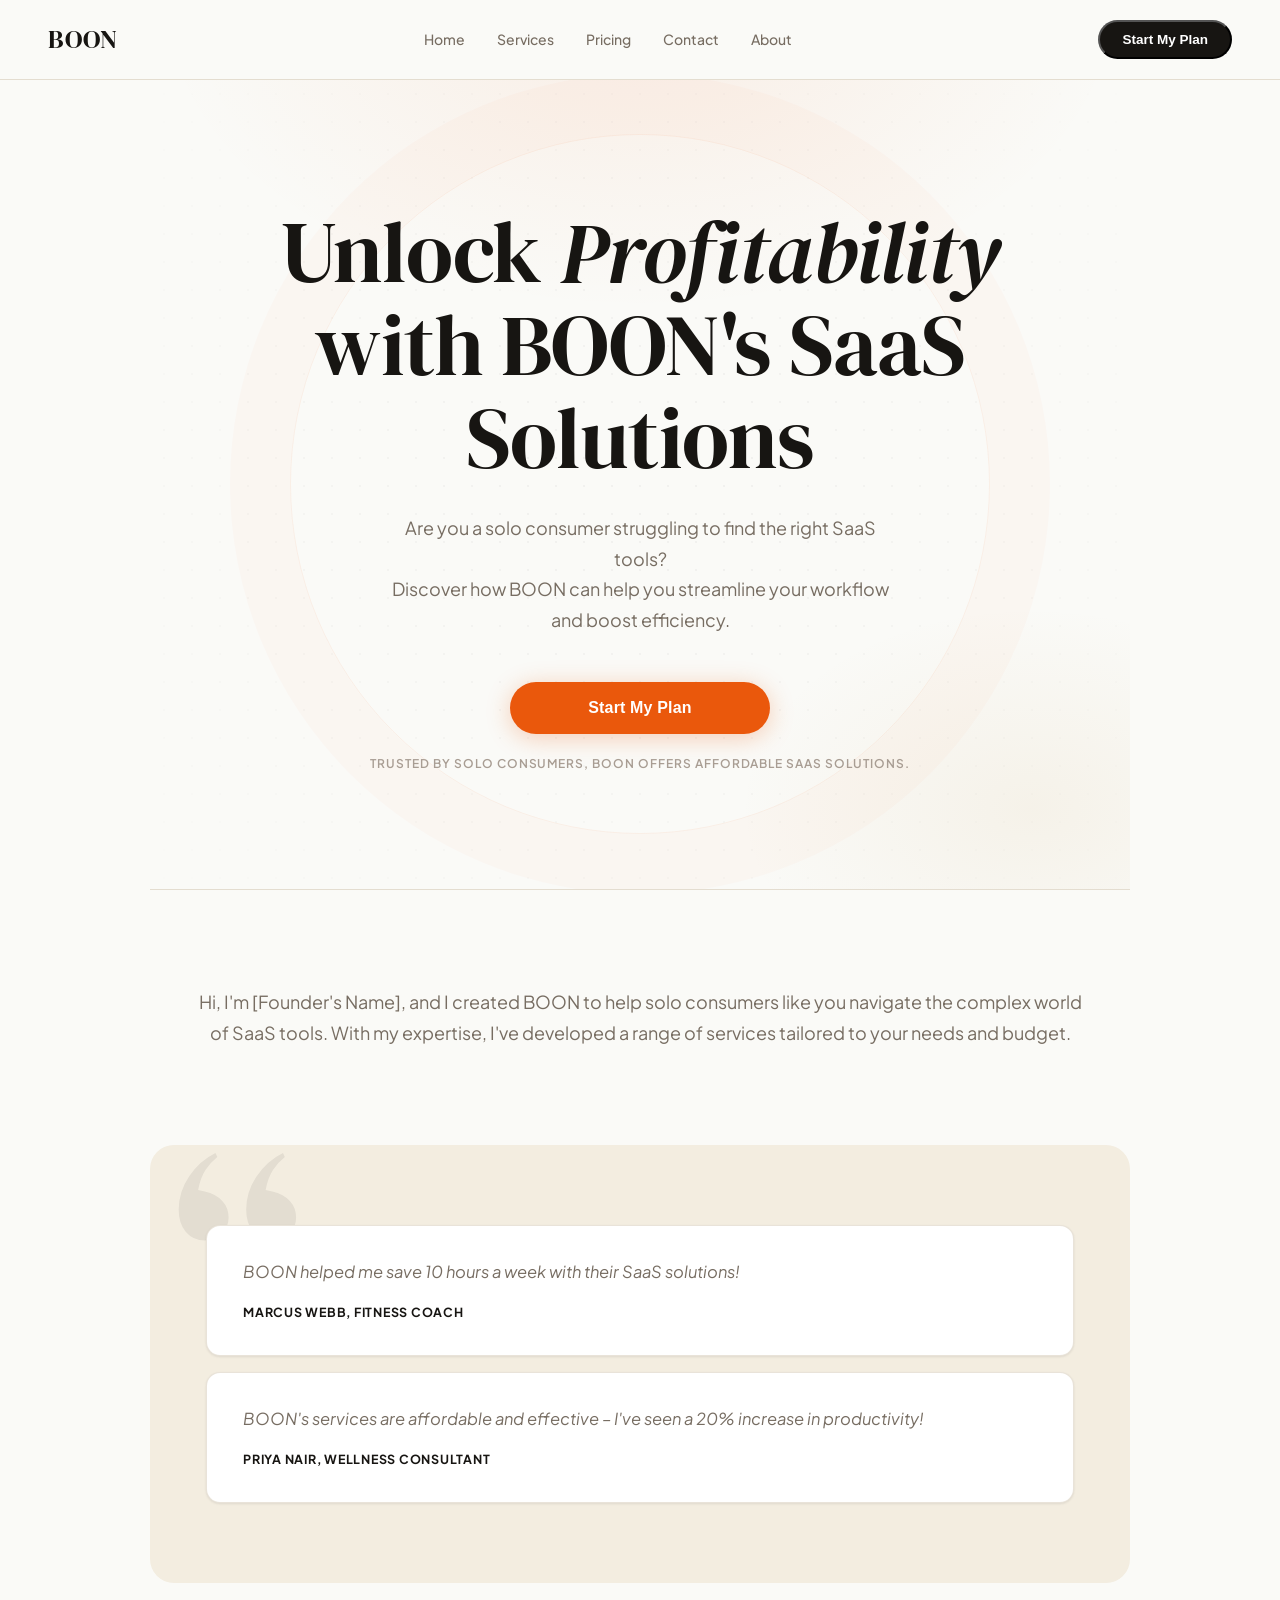
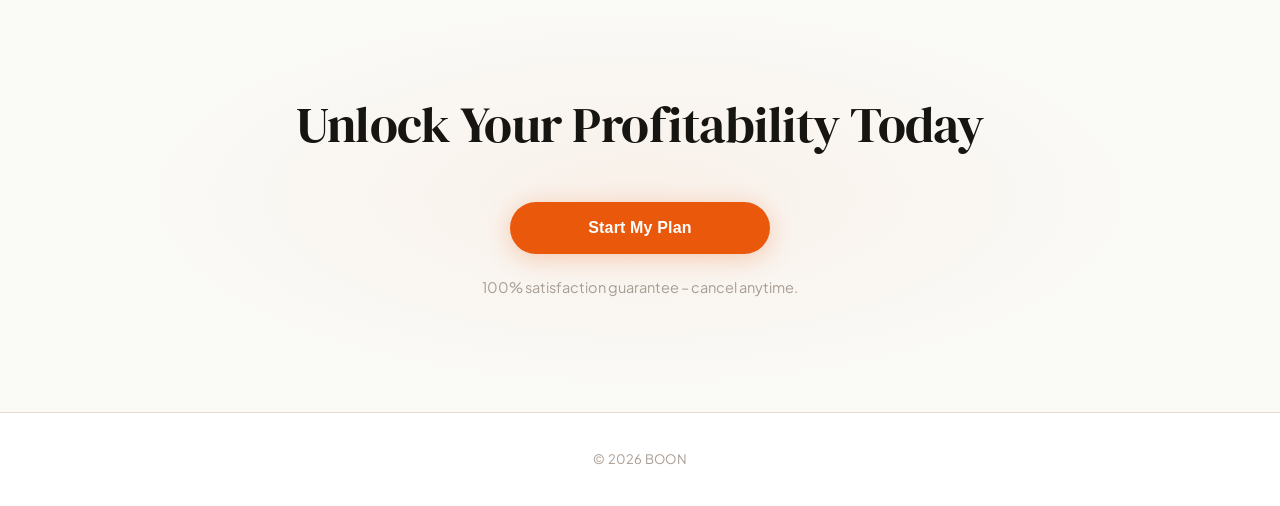
==== index.html @ 5ce831f2 "Deploy index.html via FounderOS" ====
<!DOCTYPE html>
<html lang="en">
<head>
<meta charset="UTF-8">
<meta name="viewport" content="width=device-width, initial-scale=1.0">
<title>BOON</title>
<meta name="description" content="I help 👤 Solo consumers (B2C) with 💻 SaaS / Software services through BOON. [Add your price, guarantee, and what makes you different]">
<meta property="og:title" content="BOON">
<meta property="og:description" content="I help 👤 Solo consumers (B2C) with 💻 SaaS / Software services through BOON. [Add your price, guarantee, and what makes you different]">
<meta property="og:type" content="website">
<meta name="twitter:title" content="BOON">
<meta name="twitter:description" content="I help 👤 Solo consumers (B2C) with 💻 SaaS / Software services through BOON. [Add your price, guarantee, and what makes you different]">
<meta name="twitter:card" content="summary_large_image">
<link rel="stylesheet" href="style.css">
</head>
<body>
<head><meta charset='UTF-8'><meta name='viewport' content='width=device-width, initial-scale=1.0'><title>BOON</title></head><body><nav><div class='logo'>BOON</div><div class='nav-links'><a href='index.html'>Home</a><a href='services.html'>Services</a><a href='pricing.html'>Pricing</a><a href='contact.html'>Contact</a><a href='about.html'>About</a></div><button class='nav-cta' href='contact.html'>Start My Plan</button><button class='hamburger'><span></span><span></span><span></span></button></nav><section id='hero'><h1>Unlock <em>Profitability</em> with BOON's SaaS Solutions</h1><p>Are you a solo consumer struggling to find the right SaaS tools? <br>Discover how BOON can help you streamline your workflow and boost efficiency.</p><button class='btn' href='contact.html'>Start My Plan</button><div class='trust-signal'>Trusted by solo consumers, BOON offers affordable SaaS solutions.</div></section><section id='about'><p>Hi, I'm [Founder's Name], and I created BOON to help solo consumers like you navigate the complex world of SaaS tools. With my expertise, I've developed a range of services tailored to your needs and budget.</p></section><section id='testimonials'><div class='testimonial-card'><p>BOON helped me save 10 hours a week with their SaaS solutions!</p><div class='author'>Marcus Webb, Fitness Coach</div></div><div class='testimonial-card'><p>BOON's services are affordable and effective – I've seen a 20% increase in productivity!</p><div class='author'>Priya Nair, Wellness Consultant</div></div></section><section id='cta'><h2>Unlock Your Profitability Today</h2><button class='btn' href='contact.html'>Start My Plan</button><div class='risk-reversal'>100% satisfaction guarantee – cancel anytime.</div></section><footer>&copy; 2026 BOON</footer><div class='sticky-mobile-cta'><button class='btn' href='contact.html'>Start My Plan</button></div></body>
<script>document.querySelectorAll('.faq-item').forEach(function(item){item.addEventListener('click',function(){var answer=this.querySelector('.faq-answer');var chevron=this.querySelector('.faq-chevron');var isOpen=this.classList.contains('open');document.querySelectorAll('.faq-item').forEach(function(i){i.classList.remove('open');i.querySelector('.faq-answer').style.maxHeight='0';i.querySelector('.faq-chevron').textContent='+';});if(!isOpen){this.classList.add('open');answer.style.maxHeight=answer.scrollHeight+'px';chevron.textContent='×';}});});window.addEventListener('scroll',function(){document.querySelector('nav').classList.toggle('scrolled',window.scrollY>50);});</script>
</body>
</html>
---- style.css ----
@import url('https://fonts.googleapis.com/css2?family=DM+Serif+Display:ital@0;1&family=Plus+Jakarta+Sans:wght@300;400;500;600;700;800&display=swap');
:root {
    --primary: #EA580C;
    --primary-hover: #C2410C;
    --primary-shadow: #EA580C46;
    --bg: #FAFAF7;
    --bg-warm: #F3EDE0;
    --surface: #FFFFFF;
    --border: #E4DDD0;
    --border-light: #EDE8E0;
    --text: #171512;
    --text-muted: #776D62;
    --text-subtle: #A89D93;
    --shadow-sm: 0 1px 3px rgba(23,21,18,0.06),0 1px 2px rgba(23,21,18,0.03);
    --shadow: 0 4px 16px rgba(23,21,18,0.08),0 1px 4px rgba(23,21,18,0.04);
    --shadow-hover: 0 12px 40px rgba(23,21,18,0.12),0 3px 10px rgba(23,21,18,0.06);
    --radius: 14px;
    --font-display: 'DM Serif Display', serif;
    --font-body: 'Plus Jakarta Sans', sans-serif;
}
*,*::before,*::after{margin:0;padding:0;box-sizing:border-box;}
html{scroll-behavior:smooth;}
body{font-family:var(--font-body);background:var(--bg);color:var(--text);font-size:16px;line-height:1.65;-webkit-font-smoothing:antialiased;}
nav{position:sticky;top:0;background:rgba(250,250,247,0.92);backdrop-filter:blur(20px);-webkit-backdrop-filter:blur(20px);padding:18px 48px;display:flex;justify-content:space-between;align-items:center;z-index:1000;border-bottom:1px solid var(--border);transition:box-shadow 0.3s;}
nav.scrolled{box-shadow:0 4px 24px rgba(23,21,18,0.08);background:rgba(250,250,247,0.98);}
.logo{color:var(--text);font-family:var(--font-display);font-size:26px;font-weight:400;text-decoration:none;letter-spacing:0.04em;}
.nav-links{display:flex;gap:32px;align-items:center;}
.nav-links a{color:var(--text-muted);text-decoration:none;font-size:14px;font-weight:500;transition:color 0.18s;}
.nav-links a:hover{color:var(--text);}
.nav-cta{background:var(--text);color:#fff;padding:10px 22px;border-radius:100px;text-decoration:none;font-weight:600;font-size:13.5px;transition:background 0.18s,transform 0.15s;}
.nav-cta:hover{background:#2A2520;transform:translateY(-1px);}
.hamburger{display:none;flex-direction:column;gap:5px;background:none;border:none;cursor:pointer;padding:8px;}
.hamburger span{display:block;width:24px;height:2px;background:var(--text);border-radius:2px;transition:all 0.3s;}
#hero img,.hero-img,.hero img{max-height:70vh;width:100%;object-fit:cover;object-position:center top;display:block;}
#hero{position:relative;padding:120px 48px 110px;text-align:center;min-height:90vh;display:flex;flex-direction:column;justify-content:center;align-items:center;overflow:hidden;border-bottom:1px solid var(--border);background:radial-gradient(ellipse 90% 70% at 50% -10%,#EA580C14 0%,transparent 55%),radial-gradient(ellipse 60% 50% at 90% 90%,rgba(184,133,47,0.07) 0%,transparent 50%),var(--bg);}
#hero::before{content:'';position:absolute;inset:0;background-image:radial-gradient(circle,rgba(23,21,18,0.14) 1px,transparent 1px);background-size:28px 28px;mask-image:radial-gradient(ellipse 75% 85% at 50% 50%,black 20%,transparent 100%);-webkit-mask-image:radial-gradient(ellipse 75% 85% at 50% 50%,black 20%,transparent 100%);opacity:0.25;pointer-events:none;}
#hero::after{content:'';position:absolute;width:700px;height:700px;border-radius:50%;border:1px solid #EA580C12;top:50%;left:50%;transform:translate(-50%,-50%);pointer-events:none;box-shadow:0 0 0 60px #EA580C06;}
#hero h1{font-family:var(--font-display);font-size:clamp(2.8rem,7vw,5.4rem);font-weight:400;line-height:1.08;max-width:840px;margin-bottom:28px;letter-spacing:-0.01em;position:relative;z-index:1;animation:fadeUp 0.7s ease both;}
#hero p{font-size:18px;color:var(--text-muted);max-width:520px;margin:0 auto 46px;line-height:1.72;position:relative;z-index:1;animation:fadeUp 0.7s 0.1s ease both;}
.trust-signal{font-size:12px;color:var(--text-subtle);margin-top:20px;font-weight:600;letter-spacing:0.08em;text-transform:uppercase;position:relative;z-index:1;animation:fadeUp 0.7s 0.3s ease both;}
.btn{display:inline-block;background:var(--primary);color:#fff;padding:17px 40px;border-radius:100px;text-decoration:none;font-size:16px;font-weight:700;border:none;cursor:pointer;transition:background 0.18s,transform 0.15s,box-shadow 0.18s;min-width:260px;letter-spacing:0.01em;position:relative;z-index:1;box-shadow:0 4px 24px var(--primary-shadow);animation:fadeUp 0.7s 0.2s ease both;}
.btn:hover{background:var(--primary-hover);transform:translateY(-2px);box-shadow:0 10px 36px var(--primary-shadow);}
.btn:active{transform:translateY(0);}
section{padding:96px 48px;max-width:980px;margin:0 auto;}
h2{font-family:var(--font-display);font-size:clamp(2rem,4.5vw,3.2rem);font-weight:400;margin-bottom:48px;text-align:center;letter-spacing:-0.01em;line-height:1.15;}
#about{text-align:center;font-size:18px;color:var(--text-muted);line-height:1.75;}
.service-cards{display:grid;grid-template-columns:1fr;gap:16px;margin-top:40px;}
@media(min-width:640px){.service-cards{grid-template-columns:repeat(auto-fit,minmax(280px,1fr));}}
.service-card{background:var(--surface);border:1px solid var(--border);border-radius:var(--radius);padding:36px;text-align:left;box-shadow:var(--shadow-sm);transition:box-shadow 0.25s,transform 0.2s,border-color 0.2s;}
.service-card:hover{box-shadow:var(--shadow-hover);transform:translateY(-3px);border-color:var(--border-light);}
.service-card h3{font-size:17.5px;font-weight:700;margin-bottom:12px;}
.service-card p{color:var(--text-muted);font-size:15.5px;margin:0;line-height:1.65;}
.service-card ul{list-style:none;margin-top:18px;}
.service-card ul li{color:var(--text-muted);font-size:14.5px;padding:7px 0;border-bottom:1px solid var(--border-light);display:flex;align-items:center;gap:10px;}
.service-card ul li:last-child{border-bottom:none;}
.service-card ul li::before{content:'';width:5px;height:5px;border-radius:50%;background:var(--primary);flex-shrink:0;}
.service-card .author{font-family:var(--font-display);font-style:italic;font-size:24px;color:var(--primary);margin-top:22px;display:block;}
#testimonials{position:relative;background:var(--bg-warm);border-radius:24px;padding:80px 56px;margin:0 auto;max-width:980px;overflow:hidden;}
#testimonials::before{content:'\201C';position:absolute;font-family:var(--font-display);font-size:320px;line-height:1;color:rgba(23,21,18,0.07);top:-30px;left:20px;pointer-events:none;user-select:none;}
.testimonial-card{background:var(--surface);border:1px solid rgba(228,221,208,0.8);border-radius:var(--radius);padding:32px 36px;margin-bottom:16px;box-shadow:var(--shadow-sm);position:relative;z-index:1;transition:box-shadow 0.22s,transform 0.18s;}
.testimonial-card:last-child{margin-bottom:0;}
.testimonial-card:hover{box-shadow:var(--shadow);transform:translateY(-1px);}
.testimonial-card p{font-style:italic;color:var(--text-muted);font-size:16.5px;margin-bottom:16px;line-height:1.72;}
.testimonial-card .author{font-weight:700;color:var(--text);font-size:12.5px;letter-spacing:0.06em;text-transform:uppercase;}
#faq{max-width:720px;}
.faq-item{border-bottom:1px solid var(--border);padding:28px 0;cursor:pointer;}
.faq-item:first-of-type{border-top:1px solid var(--border);}
.faq-question{font-size:17px;font-weight:700;display:flex;justify-content:space-between;align-items:center;gap:16px;}
.faq-chevron{font-size:20px;color:var(--text-muted);transition:transform 0.3s;flex-shrink:0;}
.faq-item.open .faq-chevron{transform:rotate(45deg);}
.faq-answer{color:var(--text-muted);font-size:15.5px;line-height:1.7;max-height:0;overflow:hidden;transition:max-height 0.35s ease,padding 0.3s;}
.faq-item.open .faq-answer{padding-top:14px;}
#cta{text-align:center;padding:112px 48px;background:radial-gradient(ellipse 80% 70% at 50% 50%,#EA580C0f 0%,transparent 65%),var(--bg);}
.risk-reversal{color:var(--text-subtle);font-size:14.5px;margin-top:22px;}
.contact-form{display:flex;flex-direction:column;gap:14px;max-width:520px;margin:0 auto;}
.contact-form input,.contact-form textarea{width:100%;padding:15px 20px;border:1.5px solid var(--border);border-radius:10px;background:var(--surface);color:var(--text);font-size:15px;font-family:var(--font-body);transition:border-color 0.18s,box-shadow 0.18s;box-shadow:var(--shadow-sm);}
.contact-form input:focus,.contact-form textarea:focus{outline:none;border-color:var(--primary);box-shadow:0 0 0 3px var(--primary-shadow);}
.contact-form input::placeholder,.contact-form textarea::placeholder{color:var(--text-subtle);}
.contact-form textarea{min-height:140px;resize:vertical;}
.contact-form button{width:100%;min-width:0;}
footer{text-align:center;padding:36px;color:var(--text-subtle);font-size:13px;border-top:1px solid var(--border);background:var(--surface);letter-spacing:0.02em;}
.sticky-mobile-cta{display:none;}
@keyframes fadeUp{from{opacity:0;transform:translateY(18px);}to{opacity:1;transform:translateY(0);}}
@media(max-width:768px){
nav{flex-direction:column;gap:12px;padding:14px 20px;}
.nav-links{display:none;position:absolute;top:100%;left:0;right:0;background:rgba(250,250,247,0.98);flex-direction:column;gap:0;padding:16px 0;border-bottom:1px solid var(--border);}
.nav-links.open{display:flex;}
.nav-links a{padding:14px 24px;border-bottom:1px solid var(--border);}
.hamburger{display:flex;}
.nav-cta{display:none;}
#hero{padding:80px 20px;min-height:auto;}
#hero::after{width:320px;height:320px;}
section{padding:64px 20px;}
#testimonials{padding:52px 24px;border-radius:18px;}
#testimonials::before{font-size:200px;}
.testimonial-card{padding:24px;}
#cta{padding:80px 20px;}
.btn{min-width:0;width:100%;}
.sticky-mobile-cta{display:block;position:fixed;bottom:0;left:0;width:100%;background:rgba(250,250,247,0.96);backdrop-filter:blur(20px);-webkit-backdrop-filter:blur(20px);padding:12px 16px 20px;border-top:1px solid var(--border);z-index:999;}
.sticky-mobile-cta .btn{width:100%;text-align:center;font-size:16px;padding:16px;}
}
@media(min-width:769px){.sticky-mobile-cta{display:none;}}
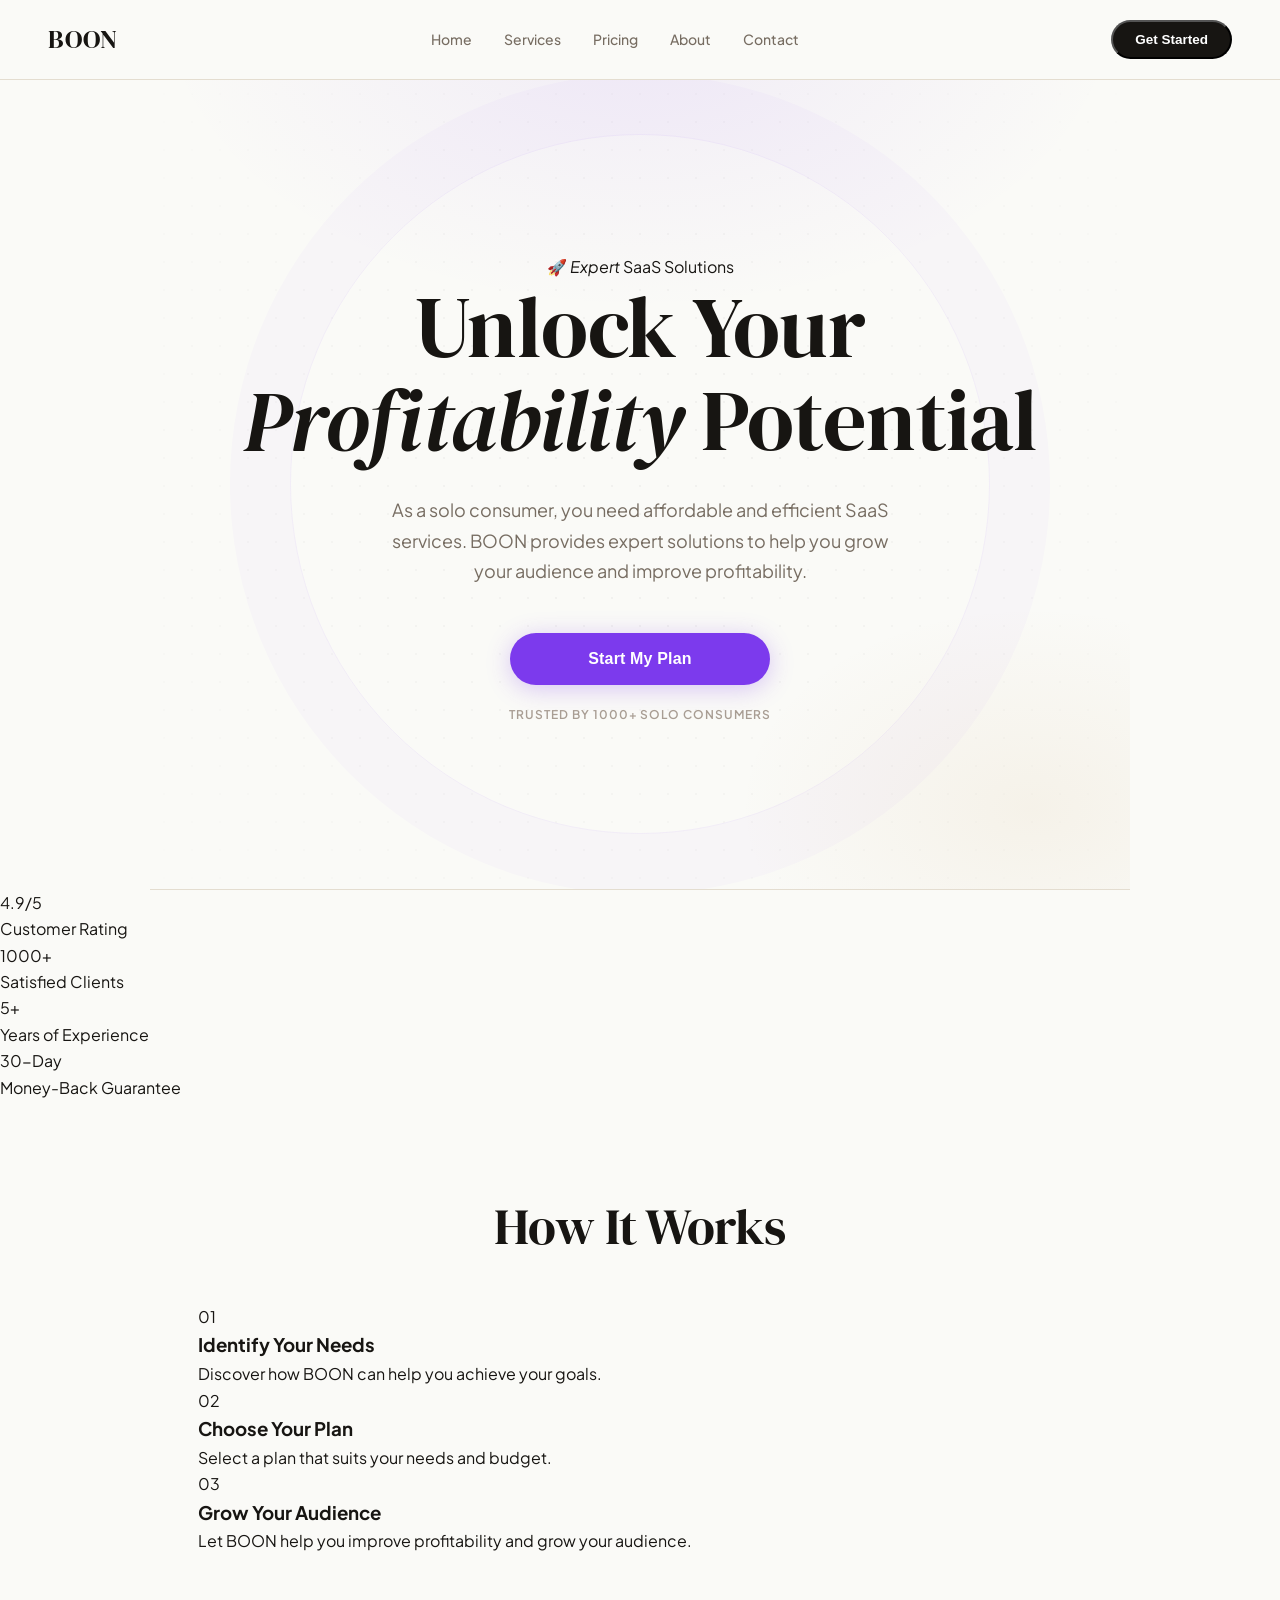
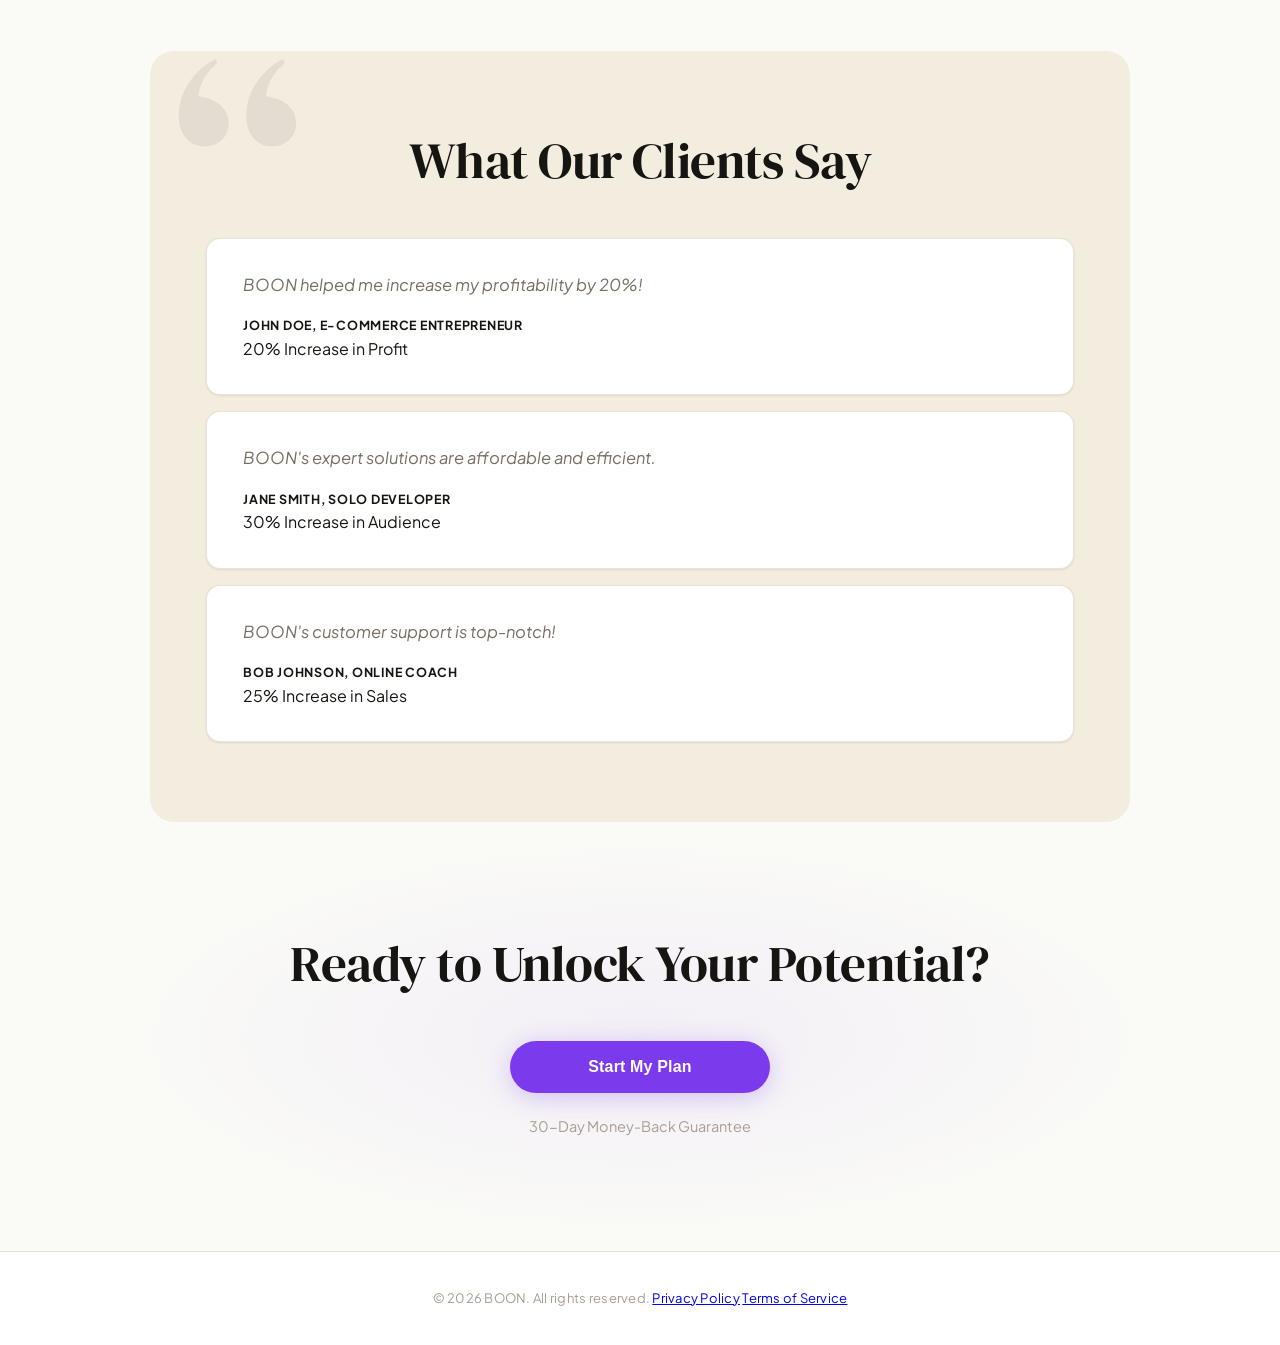
==== commit 38555b2e: "Deploy index.html via FounderOS" ====
--- a/index.html
+++ b/index.html
@@ -14,7 +14,7 @@
 <link rel="stylesheet" href="style.css">
 </head>
 <body>
-<head><meta charset='UTF-8'><meta name='viewport' content='width=device-width, initial-scale=1.0'><title>BOON</title></head><body><nav><div class='logo'>BOON</div><div class='nav-links'><a href='index.html'>Home</a><a href='services.html'>Services</a><a href='pricing.html'>Pricing</a><a href='contact.html'>Contact</a><a href='about.html'>About</a></div><button class='nav-cta' href='contact.html'>Start My Plan</button><button class='hamburger'><span></span><span></span><span></span></button></nav><section id='hero'><h1>Unlock <em>Profitability</em> with BOON's SaaS Solutions</h1><p>Are you a solo consumer struggling to find the right SaaS tools? <br>Discover how BOON can help you streamline your workflow and boost efficiency.</p><button class='btn' href='contact.html'>Start My Plan</button><div class='trust-signal'>Trusted by solo consumers, BOON offers affordable SaaS solutions.</div></section><section id='about'><p>Hi, I'm [Founder's Name], and I created BOON to help solo consumers like you navigate the complex world of SaaS tools. With my expertise, I've developed a range of services tailored to your needs and budget.</p></section><section id='testimonials'><div class='testimonial-card'><p>BOON helped me save 10 hours a week with their SaaS solutions!</p><div class='author'>Marcus Webb, Fitness Coach</div></div><div class='testimonial-card'><p>BOON's services are affordable and effective – I've seen a 20% increase in productivity!</p><div class='author'>Priya Nair, Wellness Consultant</div></div></section><section id='cta'><h2>Unlock Your Profitability Today</h2><button class='btn' href='contact.html'>Start My Plan</button><div class='risk-reversal'>100% satisfaction guarantee – cancel anytime.</div></section><footer>&copy; 2026 BOON</footer><div class='sticky-mobile-cta'><button class='btn' href='contact.html'>Start My Plan</button></div></body>
+<head><meta charset='UTF-8'><meta name='viewport' content='width=device-width, initial-scale=1.0'><title>BOON - SaaS Services for Solo Consumers</title></head><body><nav><div class='logo'>BOON</div><div class='nav-links'><a href='index.html'>Home</a><a href='services.html'>Services</a><a href='pricing.html'>Pricing</a><a href='about.html'>About</a><a href='contact.html'>Contact</a></div><button class='nav-cta' href='contact.html'>Get Started</button><button class='hamburger'><span></span><span></span><span></span></button></nav><section id='hero'><div class='hero-badge'>🚀 <em>Expert</em> SaaS Solutions</div><h1>Unlock Your <em>Profitability</em> Potential</h1><p>As a solo consumer, you need affordable and efficient SaaS services. BOON provides expert solutions to help you grow your audience and improve profitability.</p><div class='hero-cta-group'><button class='btn' href='contact.html'>Start My Plan</button><div class='trust-signal'>Trusted by 1000+ solo consumers</div></div></section><div class='trust-bar'><div class='trust-bar-item'><div class='stat'>4.9/5</div><div class='stat-label'>Customer Rating</div></div><div class='trust-bar-item'><div class='stat'>1000+</div><div class='stat-label'>Satisfied Clients</div></div><div class='trust-bar-item'><div class='stat'>5+</div><div class='stat-label'>Years of Experience</div></div><div class='trust-bar-item'><div class='stat'>30-Day</div><div class='stat-label'>Money-Back Guarantee</div></div></div><section><h2>How It Works</h2><div class='how-it-works'><div class='step'><div class='step-num'>01</div><h3>Identify Your Needs</h3><p>Discover how BOON can help you achieve your goals.</p></div><div class='step'><div class='step-num'>02</div><h3>Choose Your Plan</h3><p>Select a plan that suits your needs and budget.</p></div><div class='step'><div class='step-num'>03</div><h3>Grow Your Audience</h3><p>Let BOON help you improve profitability and grow your audience.</p></div></div></section><section id='testimonials'><h2>What Our Clients Say</h2><div class='testimonial-grid'><div class='testimonial-card'><p>BOON helped me increase my profitability by 20%!</p><div class='author'>John Doe, E-commerce Entrepreneur</div><div class='result-badge'>20% Increase in Profit</div></div><div class='testimonial-card'><p>BOON's expert solutions are affordable and efficient.</p><div class='author'>Jane Smith, Solo Developer</div><div class='result-badge'>30% Increase in Audience</div></div><div class='testimonial-card'><p>BOON's customer support is top-notch!</p><div class='author'>Bob Johnson, Online Coach</div><div class='result-badge'>25% Increase in Sales</div></div></div></section><section id='cta'><h2>Ready to Unlock Your Potential?</h2><button class='btn' href='contact.html'>Start My Plan</button><div class='risk-reversal'>30-Day Money-Back Guarantee</div></section><footer>&copy; 2026 BOON. All rights reserved. <a href='#privacy'>Privacy Policy</a> <a href='#terms'>Terms of Service</a></footer><div class='sticky-mobile-cta'><button class='btn' href='contact.html'>Start My Plan</button></div></body>
 <script>document.querySelectorAll('.faq-item').forEach(function(item){item.addEventListener('click',function(){var answer=this.querySelector('.faq-answer');var chevron=this.querySelector('.faq-chevron');var isOpen=this.classList.contains('open');document.querySelectorAll('.faq-item').forEach(function(i){i.classList.remove('open');i.querySelector('.faq-answer').style.maxHeight='0';i.querySelector('.faq-chevron').textContent='+';});if(!isOpen){this.classList.add('open');answer.style.maxHeight=answer.scrollHeight+'px';chevron.textContent='×';}});});window.addEventListener('scroll',function(){document.querySelector('nav').classList.toggle('scrolled',window.scrollY>50);});</script>
 </body>
 </html>
--- a/style.css
+++ b/style.css
@@ -1,8 +1,8 @@
 @import url('https://fonts.googleapis.com/css2?family=DM+Serif+Display:ital@0;1&family=Plus+Jakarta+Sans:wght@300;400;500;600;700;800&display=swap');
-:root {
-    --primary: #EA580C;
-    --primary-hover: #C2410C;
-    --primary-shadow: #EA580C46;
+  :root {
+    --primary: #7C3AED;
+    --primary-hover: #6D28D9;
+    --primary-shadow: #7C3AED46;
     --bg: #FAFAF7;
     --bg-warm: #F3EDE0;
     --surface: #FFFFFF;
@@ -17,86 +17,87 @@
     --radius: 14px;
     --font-display: 'DM Serif Display', serif;
     --font-body: 'Plus Jakarta Sans', sans-serif;
-}
-*,*::before,*::after{margin:0;padding:0;box-sizing:border-box;}
-html{scroll-behavior:smooth;}
-body{font-family:var(--font-body);background:var(--bg);color:var(--text);font-size:16px;line-height:1.65;-webkit-font-smoothing:antialiased;}
-nav{position:sticky;top:0;background:rgba(250,250,247,0.92);backdrop-filter:blur(20px);-webkit-backdrop-filter:blur(20px);padding:18px 48px;display:flex;justify-content:space-between;align-items:center;z-index:1000;border-bottom:1px solid var(--border);transition:box-shadow 0.3s;}
-nav.scrolled{box-shadow:0 4px 24px rgba(23,21,18,0.08);background:rgba(250,250,247,0.98);}
-.logo{color:var(--text);font-family:var(--font-display);font-size:26px;font-weight:400;text-decoration:none;letter-spacing:0.04em;}
-.nav-links{display:flex;gap:32px;align-items:center;}
-.nav-links a{color:var(--text-muted);text-decoration:none;font-size:14px;font-weight:500;transition:color 0.18s;}
-.nav-links a:hover{color:var(--text);}
-.nav-cta{background:var(--text);color:#fff;padding:10px 22px;border-radius:100px;text-decoration:none;font-weight:600;font-size:13.5px;transition:background 0.18s,transform 0.15s;}
-.nav-cta:hover{background:#2A2520;transform:translateY(-1px);}
-.hamburger{display:none;flex-direction:column;gap:5px;background:none;border:none;cursor:pointer;padding:8px;}
-.hamburger span{display:block;width:24px;height:2px;background:var(--text);border-radius:2px;transition:all 0.3s;}
-#hero img,.hero-img,.hero img{max-height:70vh;width:100%;object-fit:cover;object-position:center top;display:block;}
-#hero{position:relative;padding:120px 48px 110px;text-align:center;min-height:90vh;display:flex;flex-direction:column;justify-content:center;align-items:center;overflow:hidden;border-bottom:1px solid var(--border);background:radial-gradient(ellipse 90% 70% at 50% -10%,#EA580C14 0%,transparent 55%),radial-gradient(ellipse 60% 50% at 90% 90%,rgba(184,133,47,0.07) 0%,transparent 50%),var(--bg);}
-#hero::before{content:'';position:absolute;inset:0;background-image:radial-gradient(circle,rgba(23,21,18,0.14) 1px,transparent 1px);background-size:28px 28px;mask-image:radial-gradient(ellipse 75% 85% at 50% 50%,black 20%,transparent 100%);-webkit-mask-image:radial-gradient(ellipse 75% 85% at 50% 50%,black 20%,transparent 100%);opacity:0.25;pointer-events:none;}
-#hero::after{content:'';position:absolute;width:700px;height:700px;border-radius:50%;border:1px solid #EA580C12;top:50%;left:50%;transform:translate(-50%,-50%);pointer-events:none;box-shadow:0 0 0 60px #EA580C06;}
-#hero h1{font-family:var(--font-display);font-size:clamp(2.8rem,7vw,5.4rem);font-weight:400;line-height:1.08;max-width:840px;margin-bottom:28px;letter-spacing:-0.01em;position:relative;z-index:1;animation:fadeUp 0.7s ease both;}
-#hero p{font-size:18px;color:var(--text-muted);max-width:520px;margin:0 auto 46px;line-height:1.72;position:relative;z-index:1;animation:fadeUp 0.7s 0.1s ease both;}
-.trust-signal{font-size:12px;color:var(--text-subtle);margin-top:20px;font-weight:600;letter-spacing:0.08em;text-transform:uppercase;position:relative;z-index:1;animation:fadeUp 0.7s 0.3s ease both;}
-.btn{display:inline-block;background:var(--primary);color:#fff;padding:17px 40px;border-radius:100px;text-decoration:none;font-size:16px;font-weight:700;border:none;cursor:pointer;transition:background 0.18s,transform 0.15s,box-shadow 0.18s;min-width:260px;letter-spacing:0.01em;position:relative;z-index:1;box-shadow:0 4px 24px var(--primary-shadow);animation:fadeUp 0.7s 0.2s ease both;}
-.btn:hover{background:var(--primary-hover);transform:translateY(-2px);box-shadow:0 10px 36px var(--primary-shadow);}
-.btn:active{transform:translateY(0);}
-section{padding:96px 48px;max-width:980px;margin:0 auto;}
-h2{font-family:var(--font-display);font-size:clamp(2rem,4.5vw,3.2rem);font-weight:400;margin-bottom:48px;text-align:center;letter-spacing:-0.01em;line-height:1.15;}
-#about{text-align:center;font-size:18px;color:var(--text-muted);line-height:1.75;}
-.service-cards{display:grid;grid-template-columns:1fr;gap:16px;margin-top:40px;}
-@media(min-width:640px){.service-cards{grid-template-columns:repeat(auto-fit,minmax(280px,1fr));}}
-.service-card{background:var(--surface);border:1px solid var(--border);border-radius:var(--radius);padding:36px;text-align:left;box-shadow:var(--shadow-sm);transition:box-shadow 0.25s,transform 0.2s,border-color 0.2s;}
-.service-card:hover{box-shadow:var(--shadow-hover);transform:translateY(-3px);border-color:var(--border-light);}
-.service-card h3{font-size:17.5px;font-weight:700;margin-bottom:12px;}
-.service-card p{color:var(--text-muted);font-size:15.5px;margin:0;line-height:1.65;}
-.service-card ul{list-style:none;margin-top:18px;}
-.service-card ul li{color:var(--text-muted);font-size:14.5px;padding:7px 0;border-bottom:1px solid var(--border-light);display:flex;align-items:center;gap:10px;}
-.service-card ul li:last-child{border-bottom:none;}
-.service-card ul li::before{content:'';width:5px;height:5px;border-radius:50%;background:var(--primary);flex-shrink:0;}
-.service-card .author{font-family:var(--font-display);font-style:italic;font-size:24px;color:var(--primary);margin-top:22px;display:block;}
-#testimonials{position:relative;background:var(--bg-warm);border-radius:24px;padding:80px 56px;margin:0 auto;max-width:980px;overflow:hidden;}
-#testimonials::before{content:'\201C';position:absolute;font-family:var(--font-display);font-size:320px;line-height:1;color:rgba(23,21,18,0.07);top:-30px;left:20px;pointer-events:none;user-select:none;}
-.testimonial-card{background:var(--surface);border:1px solid rgba(228,221,208,0.8);border-radius:var(--radius);padding:32px 36px;margin-bottom:16px;box-shadow:var(--shadow-sm);position:relative;z-index:1;transition:box-shadow 0.22s,transform 0.18s;}
-.testimonial-card:last-child{margin-bottom:0;}
-.testimonial-card:hover{box-shadow:var(--shadow);transform:translateY(-1px);}
-.testimonial-card p{font-style:italic;color:var(--text-muted);font-size:16.5px;margin-bottom:16px;line-height:1.72;}
-.testimonial-card .author{font-weight:700;color:var(--text);font-size:12.5px;letter-spacing:0.06em;text-transform:uppercase;}
-#faq{max-width:720px;}
-.faq-item{border-bottom:1px solid var(--border);padding:28px 0;cursor:pointer;}
-.faq-item:first-of-type{border-top:1px solid var(--border);}
-.faq-question{font-size:17px;font-weight:700;display:flex;justify-content:space-between;align-items:center;gap:16px;}
-.faq-chevron{font-size:20px;color:var(--text-muted);transition:transform 0.3s;flex-shrink:0;}
-.faq-item.open .faq-chevron{transform:rotate(45deg);}
-.faq-answer{color:var(--text-muted);font-size:15.5px;line-height:1.7;max-height:0;overflow:hidden;transition:max-height 0.35s ease,padding 0.3s;}
-.faq-item.open .faq-answer{padding-top:14px;}
-#cta{text-align:center;padding:112px 48px;background:radial-gradient(ellipse 80% 70% at 50% 50%,#EA580C0f 0%,transparent 65%),var(--bg);}
-.risk-reversal{color:var(--text-subtle);font-size:14.5px;margin-top:22px;}
-.contact-form{display:flex;flex-direction:column;gap:14px;max-width:520px;margin:0 auto;}
-.contact-form input,.contact-form textarea{width:100%;padding:15px 20px;border:1.5px solid var(--border);border-radius:10px;background:var(--surface);color:var(--text);font-size:15px;font-family:var(--font-body);transition:border-color 0.18s,box-shadow 0.18s;box-shadow:var(--shadow-sm);}
-.contact-form input:focus,.contact-form textarea:focus{outline:none;border-color:var(--primary);box-shadow:0 0 0 3px var(--primary-shadow);}
-.contact-form input::placeholder,.contact-form textarea::placeholder{color:var(--text-subtle);}
-.contact-form textarea{min-height:140px;resize:vertical;}
-.contact-form button{width:100%;min-width:0;}
-footer{text-align:center;padding:36px;color:var(--text-subtle);font-size:13px;border-top:1px solid var(--border);background:var(--surface);letter-spacing:0.02em;}
-.sticky-mobile-cta{display:none;}
-@keyframes fadeUp{from{opacity:0;transform:translateY(18px);}to{opacity:1;transform:translateY(0);}}
-@media(max-width:768px){
-nav{flex-direction:column;gap:12px;padding:14px 20px;}
-.nav-links{display:none;position:absolute;top:100%;left:0;right:0;background:rgba(250,250,247,0.98);flex-direction:column;gap:0;padding:16px 0;border-bottom:1px solid var(--border);}
-.nav-links.open{display:flex;}
-.nav-links a{padding:14px 24px;border-bottom:1px solid var(--border);}
-.hamburger{display:flex;}
-.nav-cta{display:none;}
-#hero{padding:80px 20px;min-height:auto;}
-#hero::after{width:320px;height:320px;}
-section{padding:64px 20px;}
-#testimonials{padding:52px 24px;border-radius:18px;}
-#testimonials::before{font-size:200px;}
-.testimonial-card{padding:24px;}
-#cta{padding:80px 20px;}
-.btn{min-width:0;width:100%;}
-.sticky-mobile-cta{display:block;position:fixed;bottom:0;left:0;width:100%;background:rgba(250,250,247,0.96);backdrop-filter:blur(20px);-webkit-backdrop-filter:blur(20px);padding:12px 16px 20px;border-top:1px solid var(--border);z-index:999;}
-.sticky-mobile-cta .btn{width:100%;text-align:center;font-size:16px;padding:16px;}
-}
-@media(min-width:769px){.sticky-mobile-cta{display:none;}}
+  }
+  *,*::before,*::after{margin:0;padding:0;box-sizing:border-box;}
+  html{scroll-behavior:smooth;}
+  body{font-family:var(--font-body);background:var(--bg);color:var(--text);font-size:16px;line-height:1.65;-webkit-font-smoothing:antialiased;}
+  nav{position:sticky;top:0;background:rgba(250,250,247,0.92);backdrop-filter:blur(20px);-webkit-backdrop-filter:blur(20px);padding:18px 48px;display:flex;justify-content:space-between;align-items:center;z-index:1000;border-bottom:1px solid var(--border);transition:box-shadow 0.3s;}
+  nav.scrolled{box-shadow:0 4px 24px rgba(23,21,18,0.08);background:rgba(250,250,247,0.98);}
+  .logo{color:var(--text);font-family:var(--font-display);font-size:26px;font-weight:400;text-decoration:none;letter-spacing:0.04em;}
+  .nav-links{display:flex;gap:32px;align-items:center;}
+  .nav-links a{color:var(--text-muted);text-decoration:none;font-size:14px;font-weight:500;transition:color 0.18s;}
+  .nav-links a:hover{color:var(--text);}
+  .nav-cta{background:var(--text);color:#fff;padding:10px 22px;border-radius:100px;text-decoration:none;font-weight:600;font-size:13.5px;transition:background 0.18s,transform 0.15s;}
+  .nav-cta:hover{background:#2A2520;transform:translateY(-1px);}
+  .hamburger{display:none;flex-direction:column;gap:5px;background:none;border:none;cursor:pointer;padding:8px;}
+  .hamburger span{display:block;width:24px;height:2px;background:var(--text);border-radius:2px;transition:all 0.3s;}
+  #hero img,.hero-img,.hero img{max-height:70vh;width:100%;object-fit:cover;object-position:center top;display:block;}
+  #hero{position:relative;padding:120px 48px 110px;text-align:center;min-height:90vh;display:flex;flex-direction:column;justify-content:center;align-items:center;overflow:hidden;border-bottom:1px solid var(--border);background:radial-gradient(ellipse 90% 70% at 50% -10%,#7C3AED14 0%,transparent 55%),radial-gradient(ellipse 60% 50% at 90% 90%,rgba(184,133,47,0.07) 0%,transparent 50%),var(--bg);}
+  #hero::before{content:'';position:absolute;inset:0;background-image:radial-gradient(circle,rgba(23,21,18,0.14) 1px,transparent 1px);background-size:28px 28px;mask-image:radial-gradient(ellipse 75% 85% at 50% 50%,black 20%,transparent 100%);-webkit-mask-image:radial-gradient(ellipse 75% 85% at 50% 50%,black 20%,transparent 100%);opacity:0.25;pointer-events:none;}
+  #hero::after{content:'';position:absolute;width:700px;height:700px;border-radius:50%;border:1px solid #7C3AED12;top:50%;left:50%;transform:translate(-50%,-50%);pointer-events:none;box-shadow:0 0 0 60px #7C3AED06;}
+  #hero h1{font-family:var(--font-display);font-size:clamp(2.8rem,7vw,5.4rem);font-weight:400;line-height:1.08;max-width:840px;margin-bottom:28px;letter-spacing:-0.01em;position:relative;z-index:1;animation:fadeUp 0.7s ease both;}
+  #hero p{font-size:18px;color:var(--text-muted);max-width:520px;margin:0 auto 46px;line-height:1.72;position:relative;z-index:1;animation:fadeUp 0.7s 0.1s ease both;}
+  .trust-signal{font-size:12px;color:var(--text-subtle);margin-top:20px;font-weight:600;letter-spacing:0.08em;text-transform:uppercase;position:relative;z-index:1;animation:fadeUp 0.7s 0.3s ease both;}
+  .btn{display:inline-block;background:var(--primary);color:#fff;padding:17px 40px;border-radius:100px;text-decoration:none;font-size:16px;font-weight:700;border:none;cursor:pointer;transition:background 0.18s,transform 0.15s,box-shadow 0.18s;min-width:260px;letter-spacing:0.01em;position:relative;z-index:1;box-shadow:0 4px 24px var(--primary-shadow);animation:fadeUp 0.7s 0.2s ease both;}
+  .btn:hover{background:var(--primary-hover);transform:translateY(-2px);box-shadow:0 10px 36px var(--primary-shadow);}
+  .btn:active{transform:translateY(0);}
+  section{padding:96px 48px;max-width:980px;margin:0 auto;}
+  h2{font-family:var(--font-display);font-size:clamp(2rem,4.5vw,3.2rem);font-weight:400;margin-bottom:48px;text-align:center;letter-spacing:-0.01em;line-height:1.15;}
+  #about{text-align:center;font-size:18px;color:var(--text-muted);line-height:1.75;}
+  .service-cards{display:grid;grid-template-columns:1fr;gap:16px;margin-top:40px;}
+  @media(min-width:640px){.service-cards{grid-template-columns:repeat(auto-fit,minmax(280px,1fr));}}
+  .service-card{background:var(--surface);border:1px solid var(--border);border-radius:var(--radius);padding:36px;text-align:left;box-shadow:var(--shadow-sm);transition:box-shadow 0.25s,transform 0.2s,border-color 0.2s;}
+  .service-card:hover{box-shadow:var(--shadow-hover);transform:translateY(-3px);border-color:var(--border-light);}
+  .service-card h3{font-size:17.5px;font-weight:700;margin-bottom:12px;}
+  .service-card p{color:var(--text-muted);font-size:15.5px;margin:0;line-height:1.65;}
+  .service-card ul{list-style:none;margin-top:18px;}
+  .service-card ul li{color:var(--text-muted);font-size:14.5px;padding:7px 0;border-bottom:1px solid var(--border-light);display:flex;align-items:center;gap:10px;}
+  .service-card ul li:last-child{border-bottom:none;}
+  .service-card ul li::before{content:'';width:5px;height:5px;border-radius:50%;background:var(--primary);flex-shrink:0;}
+  .service-card .author{font-family:var(--font-display);font-style:italic;font-size:24px;color:var(--primary);margin-top:22px;display:block;}
+  #testimonials{position:relative;background:var(--bg-warm);border-radius:24px;padding:80px 56px;margin:0 auto;max-width:980px;overflow:hidden;}
+  #testimonials::before{content:'\201C';position:absolute;font-family:var(--font-display);font-size:320px;line-height:1;color:rgba(23,21,18,0.07);top:-30px;left:20px;pointer-events:none;user-select:none;}
+  .testimonial-card{background:var(--surface);border:1px solid rgba(228,221,208,0.8);border-radius:var(--radius);padding:32px 36px;margin-bottom:16px;box-shadow:var(--shadow-sm);position:relative;z-index:1;transition:box-shadow 0.22s,transform 0.18s;}
+  .testimonial-card:last-child{margin-bottom:0;}
+  .testimonial-card:hover{box-shadow:var(--shadow);transform:translateY(-1px);}
+  .testimonial-card p{font-style:italic;color:var(--text-muted);font-size:16.5px;margin-bottom:16px;line-height:1.72;}
+  .testimonial-card .author{font-weight:700;color:var(--text);font-size:12.5px;letter-spacing:0.06em;text-transform:uppercase;}
+  #faq{max-width:720px;}
+  .faq-item{border-bottom:1px solid var(--border);padding:28px 0;cursor:pointer;}
+  .faq-item:first-of-type{border-top:1px solid var(--border);}
+  .faq-question{font-size:17px;font-weight:700;display:flex;justify-content:space-between;align-items:center;gap:16px;}
+  .faq-chevron{font-size:20px;color:var(--text-muted);transition:transform 0.3s;flex-shrink:0;}
+  .faq-item.open .faq-chevron{transform:rotate(45deg);}
+  .faq-answer{color:var(--text-muted);font-size:15.5px;line-height:1.7;max-height:0;overflow:hidden;transition:max-height 0.35s ease,padding 0.3s;}
+  .faq-item.open .faq-answer{padding-top:14px;}
+  #cta{text-align:center;padding:112px 48px;background:radial-gradient(ellipse 80% 70% at 50% 50%,#7C3AED0f 0%,transparent 65%),var(--bg);}
+  .risk-reversal{color:var(--text-subtle);font-size:14.5px;margin-top:22px;}
+  .contact-form{display:flex;flex-direction:column;gap:14px;max-width:520px;margin:0 auto;}
+  .contact-form input,.contact-form textarea{width:100%;padding:15px 20px;border:1.5px solid var(--border);border-radius:10px;background:var(--surface);color:var(--text);font-size:15px;font-family:var(--font-body);transition:border-color 0.18s,box-shadow 0.18s;box-shadow:var(--shadow-sm);}
+  .contact-form input:focus,.contact-form textarea:focus{outline:none;border-color:var(--primary);box-shadow:0 0 0 3px var(--primary-shadow);}
+  .contact-form input::placeholder,.contact-form textarea::placeholder{color:var(--text-subtle);}
+  .contact-form textarea{min-height:140px;resize:vertical;}
+  .contact-form button{width:100%;min-width:0;}
+  footer{text-align:center;padding:36px;color:var(--text-subtle);font-size:13px;border-top:1px solid var(--border);background:var(--surface);letter-spacing:0.02em;}
+  .sticky-mobile-cta{display:none;}
+  @keyframes fadeUp{from{opacity:0;transform:translateY(18px);}to{opacity:1;transform:translateY(0);}}
+  @media(max-width:768px){
+  nav{flex-direction:column;gap:12px;padding:14px 20px;}
+  .nav-links{display:none;position:absolute;top:100%;left:0;right:0;background:rgba(250,250,247,0.98);flex-direction:column;gap:0;padding:16px 0;border-bottom:1px solid var(--border);}
+  .nav-links.open{display:flex;}
+  .nav-links a{padding:14px 24px;border-bottom:1px solid var(--border);}
+  .hamburger{display:flex;}
+  .nav-cta{display:none;}
+  #hero{padding:80px 20px;min-height:auto;}
+  #hero::after{width:320px;height:320px;}
+  section{padding:64px 20px;}
+  #testimonials{padding:52px 24px;border-radius:18px;}
+  #testimonials::before{font-size:200px;}
+  .testimonial-card{padding:24px;}
+  #cta{padding:80px 20px;}
+  .btn{min-width:0;width:100%;}
+  .sticky-mobile-cta{display:block;position:fixed;bottom:0;left:0;width:100%;background:rgba(250,250,247,0.96);backdrop-filter:blur(20px);-webkit-backdrop-filter:blur(20px);padding:12px 16px 20px;border-top:1px solid var(--border);z-index:999;}
+  .sticky-mobile-cta .btn{width:100%;text-align:center;font-size:16px;padding:16px;}
+  }
+  @media(min-width:769px){.sticky-mobile-cta{display:none;}}
+  
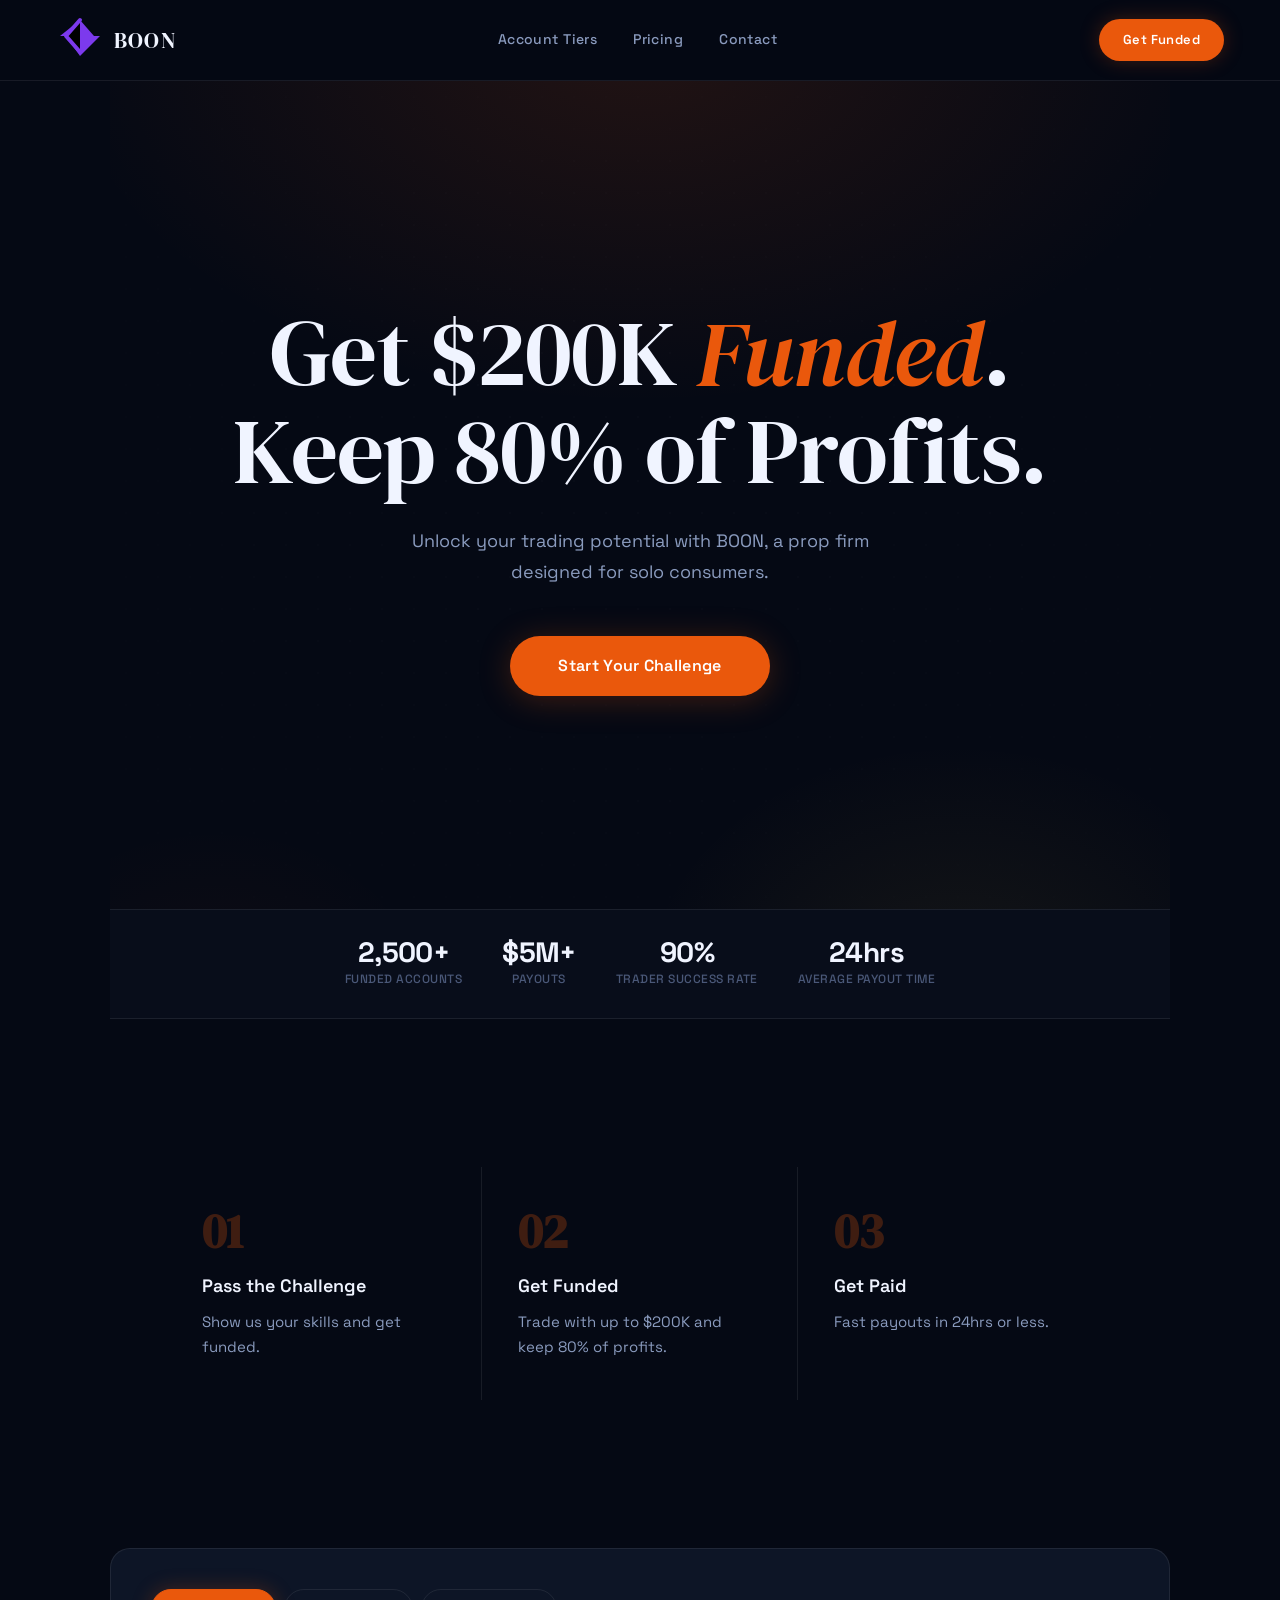
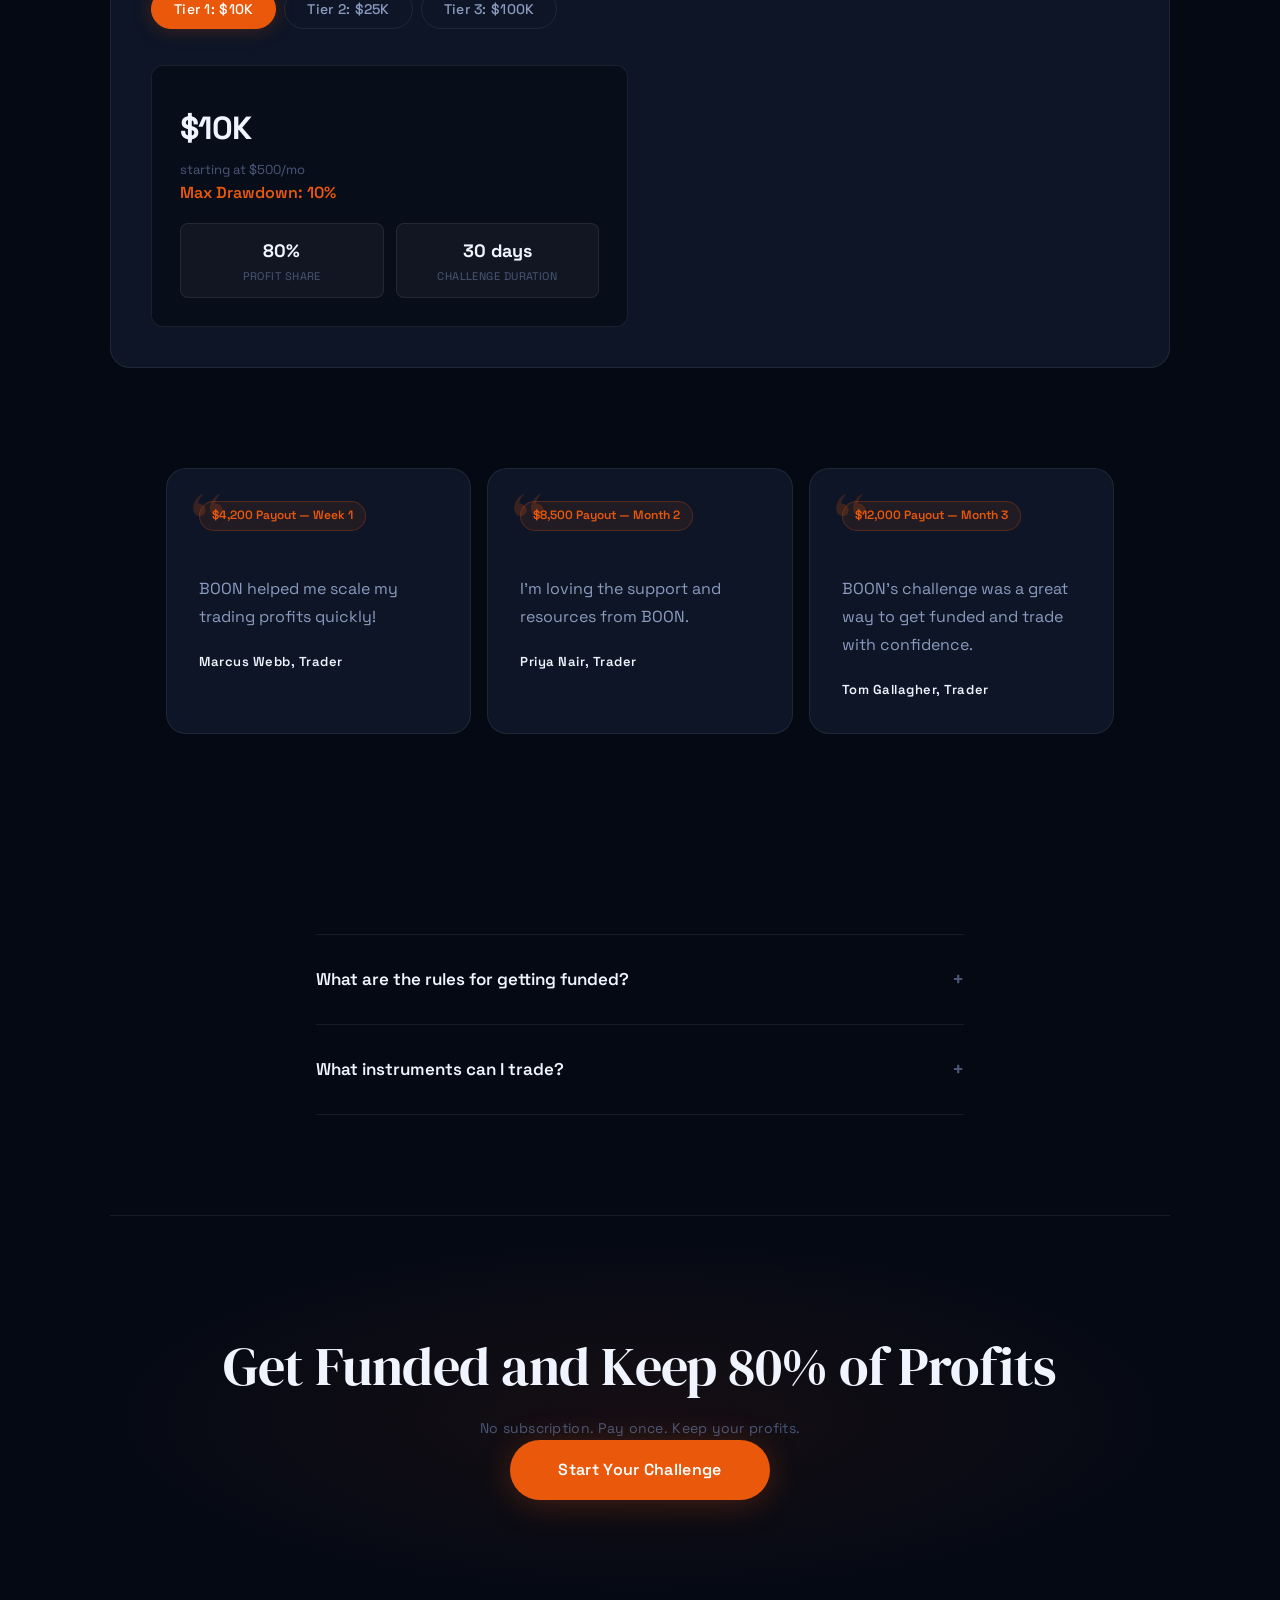
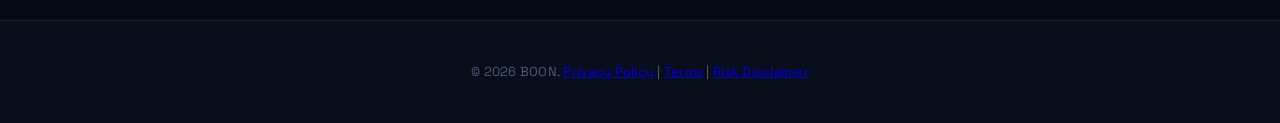
==== commit 9848aed1: "Deploy index.html via FounderOS" ====
--- a/index.html
+++ b/index.html
@@ -14,7 +14,7 @@
 <link rel="stylesheet" href="style.css">
 </head>
 <body>
-<head><meta charset='UTF-8'><meta name='viewport' content='width=device-width, initial-scale=1.0'><title>BOON - SaaS Services for Solo Consumers</title></head><body><nav><div class='logo'>BOON</div><div class='nav-links'><a href='index.html'>Home</a><a href='services.html'>Services</a><a href='pricing.html'>Pricing</a><a href='about.html'>About</a><a href='contact.html'>Contact</a></div><button class='nav-cta' href='contact.html'>Get Started</button><button class='hamburger'><span></span><span></span><span></span></button></nav><section id='hero'><div class='hero-badge'>🚀 <em>Expert</em> SaaS Solutions</div><h1>Unlock Your <em>Profitability</em> Potential</h1><p>As a solo consumer, you need affordable and efficient SaaS services. BOON provides expert solutions to help you grow your audience and improve profitability.</p><div class='hero-cta-group'><button class='btn' href='contact.html'>Start My Plan</button><div class='trust-signal'>Trusted by 1000+ solo consumers</div></div></section><div class='trust-bar'><div class='trust-bar-item'><div class='stat'>4.9/5</div><div class='stat-label'>Customer Rating</div></div><div class='trust-bar-item'><div class='stat'>1000+</div><div class='stat-label'>Satisfied Clients</div></div><div class='trust-bar-item'><div class='stat'>5+</div><div class='stat-label'>Years of Experience</div></div><div class='trust-bar-item'><div class='stat'>30-Day</div><div class='stat-label'>Money-Back Guarantee</div></div></div><section><h2>How It Works</h2><div class='how-it-works'><div class='step'><div class='step-num'>01</div><h3>Identify Your Needs</h3><p>Discover how BOON can help you achieve your goals.</p></div><div class='step'><div class='step-num'>02</div><h3>Choose Your Plan</h3><p>Select a plan that suits your needs and budget.</p></div><div class='step'><div class='step-num'>03</div><h3>Grow Your Audience</h3><p>Let BOON help you improve profitability and grow your audience.</p></div></div></section><section id='testimonials'><h2>What Our Clients Say</h2><div class='testimonial-grid'><div class='testimonial-card'><p>BOON helped me increase my profitability by 20%!</p><div class='author'>John Doe, E-commerce Entrepreneur</div><div class='result-badge'>20% Increase in Profit</div></div><div class='testimonial-card'><p>BOON's expert solutions are affordable and efficient.</p><div class='author'>Jane Smith, Solo Developer</div><div class='result-badge'>30% Increase in Audience</div></div><div class='testimonial-card'><p>BOON's customer support is top-notch!</p><div class='author'>Bob Johnson, Online Coach</div><div class='result-badge'>25% Increase in Sales</div></div></div></section><section id='cta'><h2>Ready to Unlock Your Potential?</h2><button class='btn' href='contact.html'>Start My Plan</button><div class='risk-reversal'>30-Day Money-Back Guarantee</div></section><footer>&copy; 2026 BOON. All rights reserved. <a href='#privacy'>Privacy Policy</a> <a href='#terms'>Terms of Service</a></footer><div class='sticky-mobile-cta'><button class='btn' href='contact.html'>Start My Plan</button></div></body>
+<head><meta charset='UTF-8'><meta name='description' content='Get funded up to $200K and keep 80% of profits with BOON, a prop firm for solo consumers.'><title>BOON | Get Funded and Keep 80% of Profits</title></head><body><nav><a class='logo' href='index.html' style='display:flex;align-items:center;gap:10px;text-decoration:none;'><svg viewBox='0 0 48 48' width='48' height='48'><path d='M24 4L38 20H44L24 40 10 20 4 20z' fill='#7C3AED'/><path d='M24 4L10 20L24 36' stroke='#7C3AED' stroke-width='4' stroke-linecap='round' stroke-linejoin='round'/></svg><span style='font-family:var(--font-display);font-size:22px;color:var(--text);'>BOON</span></a><div class='nav-links'><a href='services.html'>Account Tiers</a><a href='pricing.html'>Pricing</a><a href='contact.html'>Contact</a></div><a href='contact.html' class='nav-cta'>Get Funded</a><button class='hamburger'><span></span><span></span><span></span></button></nav><section id='hero'><h1>Get $200K <em>Funded</em>. Keep 80% of Profits.</h1><p>Unlock your trading potential with BOON, a prop firm designed for solo consumers.</p><div class='hero-cta-group'><a href='contact.html' class='btn'>Start Your Challenge</a></div></section><section class='trust-bar'><div class='trust-bar-item'><div class='stat'>2,500+</div><div class='stat-label'>Funded Accounts</div></div><div class='trust-bar-item'><div class='stat'>$5M+</div><div class='stat-label'>Payouts</div></div><div class='trust-bar-item'><div class='stat'>90%</div><div class='stat-label'>Trader Success Rate</div></div><div class='trust-bar-item'><div class='stat'>24hrs</div><div class='stat-label'>Average Payout Time</div></div></section><section class='how-it-works'><div class='step'><div class='step-num'>01</div><h3>Pass the Challenge</h3><p>Show us your skills and get funded.</p></div><div class='step'><div class='step-num'>02</div><h3>Get Funded</h3><p>Trade with up to $200K and keep 80% of profits.</p></div><div class='step'><div class='step-num'>03</div><h3>Get Paid</h3><p>Fast payouts in 24hrs or less.</p></div></section><section class='picker'><div class='picker-tabs'><button class='picker-tab active' data-tab='tier1'>Tier 1: $10K</button><button class='picker-tab' data-tab='tier2'>Tier 2: $25K</button><button class='picker-tab' data-tab='tier3'>Tier 3: $100K</button></div><div id='tier1' class='picker-content active'><div class='picker-card'><div class='price'>$10K</div><div class='price-note'>starting at $500/mo</div><h4>Max Drawdown: 10%</h4><div class='picker-stat-row'><div class='picker-stat'><div class='val'>80%</div><div class='lbl'>Profit Share</div></div><div class='picker-stat'><div class='val'>30 days</div><div class='lbl'>Challenge Duration</div></div></div></div></div><div id='tier2' class='picker-content'><div class='picker-card'><div class='price'>$25K</div><div class='price-note'>starting at $1,000/mo</div><h4>Max Drawdown: 10%</h4><div class='picker-stat-row'><div class='picker-stat'><div class='val'>80%</div><div class='lbl'>Profit Share</div></div><div class='picker-stat'><div class='val'>30 days</div><div class='lbl'>Challenge Duration</div></div></div></div></div><div id='tier3' class='picker-content'><div class='picker-card'><div class='price'>$100K</div><div class='price-note'>starting at $2,500/mo</div><h4>Max Drawdown: 10%</h4><div class='picker-stat-row'><div class='picker-stat'><div class='val'>80%</div><div class='lbl'>Profit Share</div></div><div class='picker-stat'><div class='val'>30 days</div><div class='lbl'>Challenge Duration</div></div></div></div></div></section><section id='testimonials'><div class='testimonial-grid'><div class='testimonial-card'><div class='result-badge'>$4,200 Payout — Week 1</div><p>BOON helped me scale my trading profits quickly!</p><div class='author'>Marcus Webb, Trader</div></div><div class='testimonial-card'><div class='result-badge'>$8,500 Payout — Month 2</div><p>I'm loving the support and resources from BOON.</p><div class='author'>Priya Nair, Trader</div></div><div class='testimonial-card'><div class='result-badge'>$12,000 Payout — Month 3</div><p>BOON's challenge was a great way to get funded and trade with confidence.</p><div class='author'>Tom Gallagher, Trader</div></div></div></section><section id='faq'><div class='faq-item'><div class='faq-question'>What are the rules for getting funded?<span class='faq-chevron'>+</span></div><div class='faq-answer'>To get funded, you must pass our challenge and meet our risk management requirements.</div></div><div class='faq-item'><div class='faq-question'>What instruments can I trade?<span class='faq-chevron'>+</span></div><div class='faq-answer'>You can trade forex, stocks, and cryptocurrencies.</div></div></section><section id='cta'><h2>Get Funded and Keep 80% of Profits</h2><p class='risk-reversal'>No subscription. Pay once. Keep your profits.</p><a href='contact.html' class='btn'>Start Your Challenge</a></section><footer><p>&copy; 2026 BOON. <a href='#'>Privacy Policy</a> | <a href='#'>Terms</a> | <a href='#'>Risk Disclaimer</a></p></footer><div class='sticky-mobile-cta'><a href='contact.html' class='btn'>Get Funded Today</a></div></body>
 <script>document.querySelectorAll('.faq-item').forEach(function(item){item.addEventListener('click',function(){var answer=this.querySelector('.faq-answer');var chevron=this.querySelector('.faq-chevron');var isOpen=this.classList.contains('open');document.querySelectorAll('.faq-item').forEach(function(i){i.classList.remove('open');i.querySelector('.faq-answer').style.maxHeight='0';i.querySelector('.faq-chevron').textContent='+';});if(!isOpen){this.classList.add('open');answer.style.maxHeight=answer.scrollHeight+'px';chevron.textContent='×';}});});window.addEventListener('scroll',function(){document.querySelector('nav').classList.toggle('scrolled',window.scrollY>50);});</script>
 </body>
 </html>
--- a/style.css
+++ b/style.css
@@ -1,103 +1,151 @@
-@import url('https://fonts.googleapis.com/css2?family=DM+Serif+Display:ital@0;1&family=Plus+Jakarta+Sans:wght@300;400;500;600;700;800&display=swap');
-  :root {
-    --primary: #7C3AED;
-    --primary-hover: #6D28D9;
-    --primary-shadow: #7C3AED46;
-    --bg: #FAFAF7;
-    --bg-warm: #F3EDE0;
-    --surface: #FFFFFF;
-    --border: #E4DDD0;
-    --border-light: #EDE8E0;
-    --text: #171512;
-    --text-muted: #776D62;
-    --text-subtle: #A89D93;
-    --shadow-sm: 0 1px 3px rgba(23,21,18,0.06),0 1px 2px rgba(23,21,18,0.03);
-    --shadow: 0 4px 16px rgba(23,21,18,0.08),0 1px 4px rgba(23,21,18,0.04);
-    --shadow-hover: 0 12px 40px rgba(23,21,18,0.12),0 3px 10px rgba(23,21,18,0.06);
-    --radius: 14px;
+@import url('https://fonts.googleapis.com/css2?family=Space+Grotesk:wght@300;400;500;600;700&family=DM+Serif+Display:ital@0;1&display=swap');
+:root {
+    --primary: #EA580C;
+    --primary-hover: #C2410C;
+    --primary-glow: #EA580C40;
+    --primary-faint: #EA580C14;
+    --gold: #D4AF37;
+    --gold-light: #F0D060;
+    --bg: #050914;
+    --bg-2: #080D1A;
+    --bg-card: #0D1526;
+    --bg-glass: rgba(255,255,255,0.04);
+    --surface: #111C30;
+    --border: rgba(255,255,255,0.08);
+    --border-bright: rgba(255,255,255,0.16);
+    --text: #F0F4FF;
+    --text-muted: #8A9BBE;
+    --text-subtle: #4A5878;
+    --shadow-sm: 0 1px 4px rgba(0,0,0,0.5);
+    --shadow: 0 8px 32px rgba(0,0,0,0.6);
+    --shadow-hover: 0 20px 60px rgba(0,0,0,0.7);
+    --shadow-glow: 0 0 40px #EA580C30;
+    --radius: 12px;
+    --radius-lg: 20px;
     --font-display: 'DM Serif Display', serif;
-    --font-body: 'Plus Jakarta Sans', sans-serif;
-  }
-  *,*::before,*::after{margin:0;padding:0;box-sizing:border-box;}
-  html{scroll-behavior:smooth;}
-  body{font-family:var(--font-body);background:var(--bg);color:var(--text);font-size:16px;line-height:1.65;-webkit-font-smoothing:antialiased;}
-  nav{position:sticky;top:0;background:rgba(250,250,247,0.92);backdrop-filter:blur(20px);-webkit-backdrop-filter:blur(20px);padding:18px 48px;display:flex;justify-content:space-between;align-items:center;z-index:1000;border-bottom:1px solid var(--border);transition:box-shadow 0.3s;}
-  nav.scrolled{box-shadow:0 4px 24px rgba(23,21,18,0.08);background:rgba(250,250,247,0.98);}
-  .logo{color:var(--text);font-family:var(--font-display);font-size:26px;font-weight:400;text-decoration:none;letter-spacing:0.04em;}
-  .nav-links{display:flex;gap:32px;align-items:center;}
-  .nav-links a{color:var(--text-muted);text-decoration:none;font-size:14px;font-weight:500;transition:color 0.18s;}
-  .nav-links a:hover{color:var(--text);}
-  .nav-cta{background:var(--text);color:#fff;padding:10px 22px;border-radius:100px;text-decoration:none;font-weight:600;font-size:13.5px;transition:background 0.18s,transform 0.15s;}
-  .nav-cta:hover{background:#2A2520;transform:translateY(-1px);}
-  .hamburger{display:none;flex-direction:column;gap:5px;background:none;border:none;cursor:pointer;padding:8px;}
-  .hamburger span{display:block;width:24px;height:2px;background:var(--text);border-radius:2px;transition:all 0.3s;}
-  #hero img,.hero-img,.hero img{max-height:70vh;width:100%;object-fit:cover;object-position:center top;display:block;}
-  #hero{position:relative;padding:120px 48px 110px;text-align:center;min-height:90vh;display:flex;flex-direction:column;justify-content:center;align-items:center;overflow:hidden;border-bottom:1px solid var(--border);background:radial-gradient(ellipse 90% 70% at 50% -10%,#7C3AED14 0%,transparent 55%),radial-gradient(ellipse 60% 50% at 90% 90%,rgba(184,133,47,0.07) 0%,transparent 50%),var(--bg);}
-  #hero::before{content:'';position:absolute;inset:0;background-image:radial-gradient(circle,rgba(23,21,18,0.14) 1px,transparent 1px);background-size:28px 28px;mask-image:radial-gradient(ellipse 75% 85% at 50% 50%,black 20%,transparent 100%);-webkit-mask-image:radial-gradient(ellipse 75% 85% at 50% 50%,black 20%,transparent 100%);opacity:0.25;pointer-events:none;}
-  #hero::after{content:'';position:absolute;width:700px;height:700px;border-radius:50%;border:1px solid #7C3AED12;top:50%;left:50%;transform:translate(-50%,-50%);pointer-events:none;box-shadow:0 0 0 60px #7C3AED06;}
-  #hero h1{font-family:var(--font-display);font-size:clamp(2.8rem,7vw,5.4rem);font-weight:400;line-height:1.08;max-width:840px;margin-bottom:28px;letter-spacing:-0.01em;position:relative;z-index:1;animation:fadeUp 0.7s ease both;}
-  #hero p{font-size:18px;color:var(--text-muted);max-width:520px;margin:0 auto 46px;line-height:1.72;position:relative;z-index:1;animation:fadeUp 0.7s 0.1s ease both;}
-  .trust-signal{font-size:12px;color:var(--text-subtle);margin-top:20px;font-weight:600;letter-spacing:0.08em;text-transform:uppercase;position:relative;z-index:1;animation:fadeUp 0.7s 0.3s ease both;}
-  .btn{display:inline-block;background:var(--primary);color:#fff;padding:17px 40px;border-radius:100px;text-decoration:none;font-size:16px;font-weight:700;border:none;cursor:pointer;transition:background 0.18s,transform 0.15s,box-shadow 0.18s;min-width:260px;letter-spacing:0.01em;position:relative;z-index:1;box-shadow:0 4px 24px var(--primary-shadow);animation:fadeUp 0.7s 0.2s ease both;}
-  .btn:hover{background:var(--primary-hover);transform:translateY(-2px);box-shadow:0 10px 36px var(--primary-shadow);}
-  .btn:active{transform:translateY(0);}
-  section{padding:96px 48px;max-width:980px;margin:0 auto;}
-  h2{font-family:var(--font-display);font-size:clamp(2rem,4.5vw,3.2rem);font-weight:400;margin-bottom:48px;text-align:center;letter-spacing:-0.01em;line-height:1.15;}
-  #about{text-align:center;font-size:18px;color:var(--text-muted);line-height:1.75;}
-  .service-cards{display:grid;grid-template-columns:1fr;gap:16px;margin-top:40px;}
-  @media(min-width:640px){.service-cards{grid-template-columns:repeat(auto-fit,minmax(280px,1fr));}}
-  .service-card{background:var(--surface);border:1px solid var(--border);border-radius:var(--radius);padding:36px;text-align:left;box-shadow:var(--shadow-sm);transition:box-shadow 0.25s,transform 0.2s,border-color 0.2s;}
-  .service-card:hover{box-shadow:var(--shadow-hover);transform:translateY(-3px);border-color:var(--border-light);}
-  .service-card h3{font-size:17.5px;font-weight:700;margin-bottom:12px;}
-  .service-card p{color:var(--text-muted);font-size:15.5px;margin:0;line-height:1.65;}
-  .service-card ul{list-style:none;margin-top:18px;}
-  .service-card ul li{color:var(--text-muted);font-size:14.5px;padding:7px 0;border-bottom:1px solid var(--border-light);display:flex;align-items:center;gap:10px;}
-  .service-card ul li:last-child{border-bottom:none;}
-  .service-card ul li::before{content:'';width:5px;height:5px;border-radius:50%;background:var(--primary);flex-shrink:0;}
-  .service-card .author{font-family:var(--font-display);font-style:italic;font-size:24px;color:var(--primary);margin-top:22px;display:block;}
-  #testimonials{position:relative;background:var(--bg-warm);border-radius:24px;padding:80px 56px;margin:0 auto;max-width:980px;overflow:hidden;}
-  #testimonials::before{content:'\201C';position:absolute;font-family:var(--font-display);font-size:320px;line-height:1;color:rgba(23,21,18,0.07);top:-30px;left:20px;pointer-events:none;user-select:none;}
-  .testimonial-card{background:var(--surface);border:1px solid rgba(228,221,208,0.8);border-radius:var(--radius);padding:32px 36px;margin-bottom:16px;box-shadow:var(--shadow-sm);position:relative;z-index:1;transition:box-shadow 0.22s,transform 0.18s;}
-  .testimonial-card:last-child{margin-bottom:0;}
-  .testimonial-card:hover{box-shadow:var(--shadow);transform:translateY(-1px);}
-  .testimonial-card p{font-style:italic;color:var(--text-muted);font-size:16.5px;margin-bottom:16px;line-height:1.72;}
-  .testimonial-card .author{font-weight:700;color:var(--text);font-size:12.5px;letter-spacing:0.06em;text-transform:uppercase;}
-  #faq{max-width:720px;}
-  .faq-item{border-bottom:1px solid var(--border);padding:28px 0;cursor:pointer;}
-  .faq-item:first-of-type{border-top:1px solid var(--border);}
-  .faq-question{font-size:17px;font-weight:700;display:flex;justify-content:space-between;align-items:center;gap:16px;}
-  .faq-chevron{font-size:20px;color:var(--text-muted);transition:transform 0.3s;flex-shrink:0;}
-  .faq-item.open .faq-chevron{transform:rotate(45deg);}
-  .faq-answer{color:var(--text-muted);font-size:15.5px;line-height:1.7;max-height:0;overflow:hidden;transition:max-height 0.35s ease,padding 0.3s;}
-  .faq-item.open .faq-answer{padding-top:14px;}
-  #cta{text-align:center;padding:112px 48px;background:radial-gradient(ellipse 80% 70% at 50% 50%,#7C3AED0f 0%,transparent 65%),var(--bg);}
-  .risk-reversal{color:var(--text-subtle);font-size:14.5px;margin-top:22px;}
-  .contact-form{display:flex;flex-direction:column;gap:14px;max-width:520px;margin:0 auto;}
-  .contact-form input,.contact-form textarea{width:100%;padding:15px 20px;border:1.5px solid var(--border);border-radius:10px;background:var(--surface);color:var(--text);font-size:15px;font-family:var(--font-body);transition:border-color 0.18s,box-shadow 0.18s;box-shadow:var(--shadow-sm);}
-  .contact-form input:focus,.contact-form textarea:focus{outline:none;border-color:var(--primary);box-shadow:0 0 0 3px var(--primary-shadow);}
-  .contact-form input::placeholder,.contact-form textarea::placeholder{color:var(--text-subtle);}
-  .contact-form textarea{min-height:140px;resize:vertical;}
-  .contact-form button{width:100%;min-width:0;}
-  footer{text-align:center;padding:36px;color:var(--text-subtle);font-size:13px;border-top:1px solid var(--border);background:var(--surface);letter-spacing:0.02em;}
-  .sticky-mobile-cta{display:none;}
-  @keyframes fadeUp{from{opacity:0;transform:translateY(18px);}to{opacity:1;transform:translateY(0);}}
-  @media(max-width:768px){
-  nav{flex-direction:column;gap:12px;padding:14px 20px;}
-  .nav-links{display:none;position:absolute;top:100%;left:0;right:0;background:rgba(250,250,247,0.98);flex-direction:column;gap:0;padding:16px 0;border-bottom:1px solid var(--border);}
-  .nav-links.open{display:flex;}
-  .nav-links a{padding:14px 24px;border-bottom:1px solid var(--border);}
-  .hamburger{display:flex;}
-  .nav-cta{display:none;}
-  #hero{padding:80px 20px;min-height:auto;}
-  #hero::after{width:320px;height:320px;}
-  section{padding:64px 20px;}
-  #testimonials{padding:52px 24px;border-radius:18px;}
-  #testimonials::before{font-size:200px;}
-  .testimonial-card{padding:24px;}
-  #cta{padding:80px 20px;}
-  .btn{min-width:0;width:100%;}
-  .sticky-mobile-cta{display:block;position:fixed;bottom:0;left:0;width:100%;background:rgba(250,250,247,0.96);backdrop-filter:blur(20px);-webkit-backdrop-filter:blur(20px);padding:12px 16px 20px;border-top:1px solid var(--border);z-index:999;}
-  .sticky-mobile-cta .btn{width:100%;text-align:center;font-size:16px;padding:16px;}
-  }
-  @media(min-width:769px){.sticky-mobile-cta{display:none;}}
-  +    --font-body: 'Space Grotesk', sans-serif;
+}
+*,*::before,*::after{margin:0;padding:0;box-sizing:border-box;}
+html{scroll-behavior:smooth;}
+body{font-family:var(--font-body);background:var(--bg);color:var(--text);font-size:16px;line-height:1.65;-webkit-font-smoothing:antialiased;overflow-x:hidden;}
+nav{position:sticky;top:0;background:rgba(5,9,20,0.88);backdrop-filter:blur(24px);-webkit-backdrop-filter:blur(24px);padding:16px 56px;display:flex;justify-content:space-between;align-items:center;z-index:1000;border-bottom:1px solid var(--border);transition:all 0.3s;}
+nav.scrolled{background:rgba(5,9,20,0.98);border-bottom-color:var(--border-bright);box-shadow:0 4px 32px rgba(0,0,0,0.6);}
+.logo{color:var(--text);font-family:var(--font-display);font-size:24px;font-weight:400;text-decoration:none;letter-spacing:0.05em;}
+.nav-links{display:flex;gap:36px;align-items:center;}
+.nav-links a{color:var(--text-muted);text-decoration:none;font-size:14px;font-weight:500;transition:color 0.18s;letter-spacing:0.03em;}
+.nav-links a:hover{color:var(--text);}
+.nav-cta{background:var(--primary);color:#fff;padding:10px 24px;border-radius:100px;text-decoration:none;font-size:13px;font-weight:600;transition:all 0.2s;letter-spacing:0.03em;box-shadow:0 0 20px var(--primary-glow);}
+.nav-cta:hover{background:var(--primary-hover);transform:translateY(-1px);box-shadow:0 0 32px var(--primary-glow);}
+.hamburger{display:none;flex-direction:column;gap:5px;background:none;border:none;cursor:pointer;padding:8px;}
+.hamburger span{display:block;width:24px;height:2px;background:var(--text);border-radius:2px;transition:all 0.3s;}
+#hero img,.hero-img,.hero img{max-height:70vh;width:100%;object-fit:cover;object-position:center top;display:block;}
+#hero{position:relative;padding:130px 56px 120px;text-align:center;min-height:92vh;display:flex;flex-direction:column;justify-content:center;align-items:center;overflow:hidden;}
+#hero::before{content:'';position:absolute;inset:0;background:radial-gradient(ellipse 100% 80% at 50% -5%,#EA580C20 0%,transparent 55%),radial-gradient(ellipse 60% 60% at 80% 110%,rgba(212,175,55,0.08) 0%,transparent 50%),radial-gradient(ellipse 40% 40% at 10% 110%,#EA580C0a 0%,transparent 50%),var(--bg);pointer-events:none;}
+#hero::after{content:'';position:absolute;inset:0;background-image:radial-gradient(circle,rgba(255,255,255,0.06) 1px,transparent 1px);background-size:32px 32px;mask-image:radial-gradient(ellipse 80% 90% at 50% 50%,black 10%,transparent 100%);-webkit-mask-image:radial-gradient(ellipse 80% 90% at 50% 50%,black 10%,transparent 100%);opacity:0.25;pointer-events:none;}
+.hero-badge{display:inline-flex;align-items:center;gap:8px;background:rgba(212,175,55,0.12);border:1px solid rgba(212,175,55,0.3);color:var(--gold);padding:7px 18px;border-radius:100px;font-size:12px;font-weight:600;letter-spacing:0.08em;text-transform:uppercase;margin-bottom:28px;position:relative;z-index:1;animation:fadeUp 0.6s ease both;}
+.hero-badge::before{content:'';width:6px;height:6px;border-radius:50%;background:var(--gold);box-shadow:0 0 8px var(--gold);}
+#hero h1{font-family:var(--font-display);font-size:clamp(3rem,7.5vw,5.8rem);font-weight:400;line-height:1.06;max-width:860px;margin-bottom:24px;letter-spacing:-0.01em;position:relative;z-index:1;animation:fadeUp 0.7s 0.1s ease both;}
+#hero h1 em{font-style:italic;color:#EA580C;}
+#hero p{font-size:18px;color:var(--text-muted);max-width:540px;margin:0 auto 48px;line-height:1.75;position:relative;z-index:1;animation:fadeUp 0.7s 0.2s ease both;font-weight:400;}
+.hero-cta-group{display:flex;flex-direction:column;align-items:center;gap:14px;position:relative;z-index:1;animation:fadeUp 0.7s 0.3s ease both;}
+.btn{display:inline-block;background:var(--primary);color:#fff;padding:17px 44px;border-radius:100px;text-decoration:none;font-size:16px;font-weight:600;border:none;cursor:pointer;transition:all 0.2s;min-width:260px;letter-spacing:0.02em;box-shadow:0 4px 32px var(--primary-glow);}
+.btn:hover{background:var(--primary-hover);transform:translateY(-2px);box-shadow:0 8px 48px var(--primary-glow);}
+.btn:active{transform:translateY(0);}
+.btn-ghost{display:inline-block;background:transparent;color:var(--text-muted);padding:16px 36px;border-radius:100px;text-decoration:none;font-size:15px;font-weight:500;border:1px solid var(--border-bright);cursor:pointer;transition:all 0.2s;letter-spacing:0.02em;}
+.btn-ghost:hover{background:var(--bg-glass);color:var(--text);border-color:rgba(255,255,255,0.3);}
+.trust-signal{font-size:12px;color:var(--text-subtle);margin-top:10px;font-weight:600;letter-spacing:0.08em;text-transform:uppercase;position:relative;z-index:1;}
+.trust-bar{display:flex;justify-content:center;align-items:center;gap:40px;flex-wrap:wrap;padding:28px 56px;border-top:1px solid var(--border);border-bottom:1px solid var(--border);background:var(--bg-2);position:relative;z-index:1;}
+.trust-bar-item{text-align:center;}
+.trust-bar-item .stat{font-size:28px;font-weight:700;color:var(--text);letter-spacing:-0.02em;line-height:1;}
+.trust-bar-item .stat-label{font-size:12px;color:var(--text-subtle);margin-top:4px;font-weight:500;letter-spacing:0.04em;text-transform:uppercase;}
+section{padding:100px 56px;max-width:1060px;margin:0 auto;}
+h2{font-family:var(--font-display);font-size:clamp(2.2rem,5vw,3.4rem);font-weight:400;margin-bottom:16px;text-align:center;letter-spacing:-0.01em;line-height:1.12;}
+.section-sub{text-align:center;color:var(--text-muted);font-size:17px;max-width:520px;margin:0 auto 56px;line-height:1.7;}
+#about{text-align:center;font-size:18px;color:var(--text-muted);line-height:1.8;}
+.how-it-works{display:grid;grid-template-columns:1fr;gap:0;margin-top:48px;}
+@media(min-width:768px){.how-it-works{grid-template-columns:repeat(3,1fr);gap:0;}}
+.step{padding:40px 36px;position:relative;}
+.step:not(:last-child){border-bottom:1px solid var(--border);}
+@media(min-width:768px){.step:not(:last-child){border-bottom:none;border-right:1px solid var(--border);}}
+.step-num{font-size:48px;font-weight:700;color:#EA580C;opacity:0.25;line-height:1;margin-bottom:16px;font-family:var(--font-display);}
+.step h3{font-size:18px;font-weight:600;margin-bottom:10px;color:var(--text);}
+.step p{color:var(--text-muted);font-size:15px;line-height:1.65;}
+.service-cards{display:grid;grid-template-columns:1fr;gap:16px;margin-top:40px;}
+@media(min-width:640px){.service-cards{grid-template-columns:repeat(auto-fit,minmax(300px,1fr));}}
+.service-card{background:var(--bg-card);border:1px solid var(--border);border-radius:var(--radius-lg);padding:36px;text-align:left;transition:all 0.25s;position:relative;overflow:hidden;}
+.service-card::before{content:'';position:absolute;inset:0;background:linear-gradient(135deg,#EA580C06 0%,transparent 60%);opacity:0;transition:opacity 0.25s;}
+.service-card:hover{border-color:var(--border-bright);box-shadow:var(--shadow-hover),0 0 0 1px #EA580C20;transform:translateY(-3px);}
+.service-card:hover::before{opacity:1;}
+.service-card h3{font-size:17px;font-weight:600;margin-bottom:12px;color:var(--text);}
+.service-card p{color:var(--text-muted);font-size:15px;margin:0;line-height:1.65;}
+.service-card ul{list-style:none;margin-top:20px;}
+.service-card ul li{color:var(--text-muted);font-size:14px;padding:8px 0;border-bottom:1px solid var(--border);display:flex;align-items:center;gap:10px;}
+.service-card ul li:last-child{border-bottom:none;}
+.service-card ul li::before{content:'✓';color:#EA580C;font-weight:700;flex-shrink:0;font-size:13px;}
+.service-card .author{font-family:var(--font-display);font-style:italic;font-size:22px;color:#EA580C;margin-top:22px;display:block;}
+.picker{background:var(--bg-card);border:1px solid var(--border);border-radius:var(--radius-lg);padding:40px;margin-top:48px;}
+.picker-tabs{display:flex;gap:8px;margin-bottom:36px;flex-wrap:wrap;}
+.picker-tab{padding:10px 22px;border-radius:100px;border:1px solid var(--border);background:transparent;color:var(--text-muted);font-size:14px;font-weight:500;cursor:pointer;transition:all 0.2s;font-family:var(--font-body);letter-spacing:0.02em;}
+.picker-tab.active{background:var(--primary);color:#fff;border-color:var(--primary);box-shadow:0 0 20px var(--primary-glow);}
+.picker-content{display:none;}
+.picker-content.active{display:grid;grid-template-columns:1fr;gap:24px;}
+@media(min-width:640px){.picker-content.active{grid-template-columns:repeat(2,1fr);}}
+.picker-card{background:var(--bg-2);border:1px solid var(--border);border-radius:var(--radius);padding:28px;transition:all 0.2s;cursor:pointer;}
+.picker-card:hover,.picker-card.selected{border-color:#EA580C;background:var(--bg-card);box-shadow:0 0 0 1px #EA580C40,var(--shadow-glow);}
+.picker-card .price{font-size:32px;font-weight:700;color:var(--text);margin:8px 0 4px;letter-spacing:-0.02em;}
+.picker-card .price-note{font-size:13px;color:var(--text-subtle);}
+.picker-card h4{font-size:16px;font-weight:600;color:#EA580C;margin-bottom:4px;}
+.picker-stat-row{display:grid;grid-template-columns:repeat(2,1fr);gap:12px;margin-top:16px;}
+.picker-stat{text-align:center;background:var(--bg-glass);border:1px solid var(--border);border-radius:8px;padding:12px 8px;}
+.picker-stat .val{font-size:18px;font-weight:700;color:var(--text);}
+.picker-stat .lbl{font-size:11px;color:var(--text-subtle);margin-top:2px;text-transform:uppercase;letter-spacing:0.04em;}
+#testimonials{position:relative;padding:100px 56px;max-width:1060px;margin:0 auto;}
+.testimonial-grid{display:grid;grid-template-columns:1fr;gap:16px;}
+@media(min-width:640px){.testimonial-grid{grid-template-columns:repeat(auto-fit,minmax(300px,1fr));}}
+.testimonial-card{background:var(--bg-card);border:1px solid var(--border);border-radius:var(--radius-lg);padding:32px;position:relative;transition:all 0.22s;}
+.testimonial-card:hover{border-color:var(--border-bright);transform:translateY(-2px);box-shadow:var(--shadow);}
+.testimonial-card::before{content:'\201C';position:absolute;font-family:var(--font-display);font-size:80px;line-height:1;color:#EA580C;opacity:0.2;top:16px;left:24px;}
+.testimonial-card p{font-size:16px;color:var(--text-muted);line-height:1.75;margin-bottom:20px;padding-top:28px;}
+.testimonial-card .author{font-weight:600;color:var(--text);font-size:13px;letter-spacing:0.04em;}
+.testimonial-card .result-badge{display:inline-block;background:#EA580C18;border:1px solid #EA580C40;color:#EA580C;padding:4px 12px;border-radius:100px;font-size:12px;font-weight:600;margin-bottom:16px;}
+#faq{max-width:760px;margin:0 auto;}
+.faq-item{border-bottom:1px solid var(--border);padding:28px 0;cursor:pointer;}
+.faq-item:first-of-type{border-top:1px solid var(--border);}
+.faq-question{font-size:17px;font-weight:600;display:flex;justify-content:space-between;align-items:center;gap:16px;color:var(--text);}
+.faq-chevron{font-size:20px;color:var(--text-subtle);transition:transform 0.3s;flex-shrink:0;}
+.faq-item.open .faq-chevron{transform:rotate(45deg);color:#EA580C;}
+.faq-answer{color:var(--text-muted);font-size:15px;line-height:1.72;max-height:0;overflow:hidden;transition:max-height 0.35s ease,padding 0.3s;}
+.faq-item.open .faq-answer{padding-top:14px;}
+#cta{text-align:center;padding:120px 56px;background:radial-gradient(ellipse 80% 70% at 50% 50%,#EA580C12 0%,transparent 65%),var(--bg);border-top:1px solid var(--border);}
+#cta h2{margin-bottom:16px;}
+.risk-reversal{color:var(--text-subtle);font-size:14px;margin-top:20px;letter-spacing:0.02em;}
+.contact-form{display:flex;flex-direction:column;gap:14px;max-width:520px;margin:0 auto;}
+.contact-form input,.contact-form textarea{width:100%;padding:15px 20px;border:1.5px solid var(--border);border-radius:var(--radius);background:var(--bg-card);color:var(--text);font-size:15px;font-family:var(--font-body);transition:all 0.18s;}
+.contact-form input:focus,.contact-form textarea:focus{outline:none;border-color:#EA580C;box-shadow:0 0 0 3px #EA580C20;}
+.contact-form input::placeholder,.contact-form textarea::placeholder{color:var(--text-subtle);}
+.contact-form textarea{min-height:140px;resize:vertical;}
+.contact-form button{width:100%;min-width:0;}
+footer{text-align:center;padding:40px;color:var(--text-subtle);font-size:13px;border-top:1px solid var(--border);background:var(--bg-2);letter-spacing:0.02em;}
+.sticky-mobile-cta{display:none;}
+@keyframes fadeUp{from{opacity:0;transform:translateY(20px);}to{opacity:1;transform:translateY(0);}}
+@media(max-width:768px){
+nav{flex-direction:column;gap:12px;padding:14px 20px;}
+.nav-links{display:none;position:absolute;top:100%;left:0;right:0;background:rgba(5,9,20,0.98);flex-direction:column;gap:0;padding:16px 0;border-bottom:1px solid var(--border);}
+.nav-links.open{display:flex;}
+.nav-links a{padding:14px 24px;border-bottom:1px solid var(--border);}
+.hamburger{display:flex;}
+.nav-cta{display:none;}
+#hero{padding:80px 20px 70px;min-height:auto;}
+.trust-bar{gap:24px;padding:24px 20px;}
+.trust-bar-item .stat{font-size:22px;}
+section{padding:64px 20px;}
+#testimonials{padding:64px 20px;}
+.testimonial-card{padding:24px;}
+#cta{padding:80px 20px;}
+.btn{min-width:0;width:100%;}
+.picker{padding:24px 20px;}
+.picker-tabs{justify-content:center;}
+.sticky-mobile-cta{display:block;position:fixed;bottom:0;left:0;width:100%;background:rgba(5,9,20,0.97);backdrop-filter:blur(24px);-webkit-backdrop-filter:blur(24px);padding:12px 16px 22px;border-top:1px solid var(--border-bright);z-index:999;}
+.sticky-mobile-cta .btn{width:100%;text-align:center;font-size:16px;padding:16px;}
+}
+@media(min-width:769px){.sticky-mobile-cta{display:none;}}
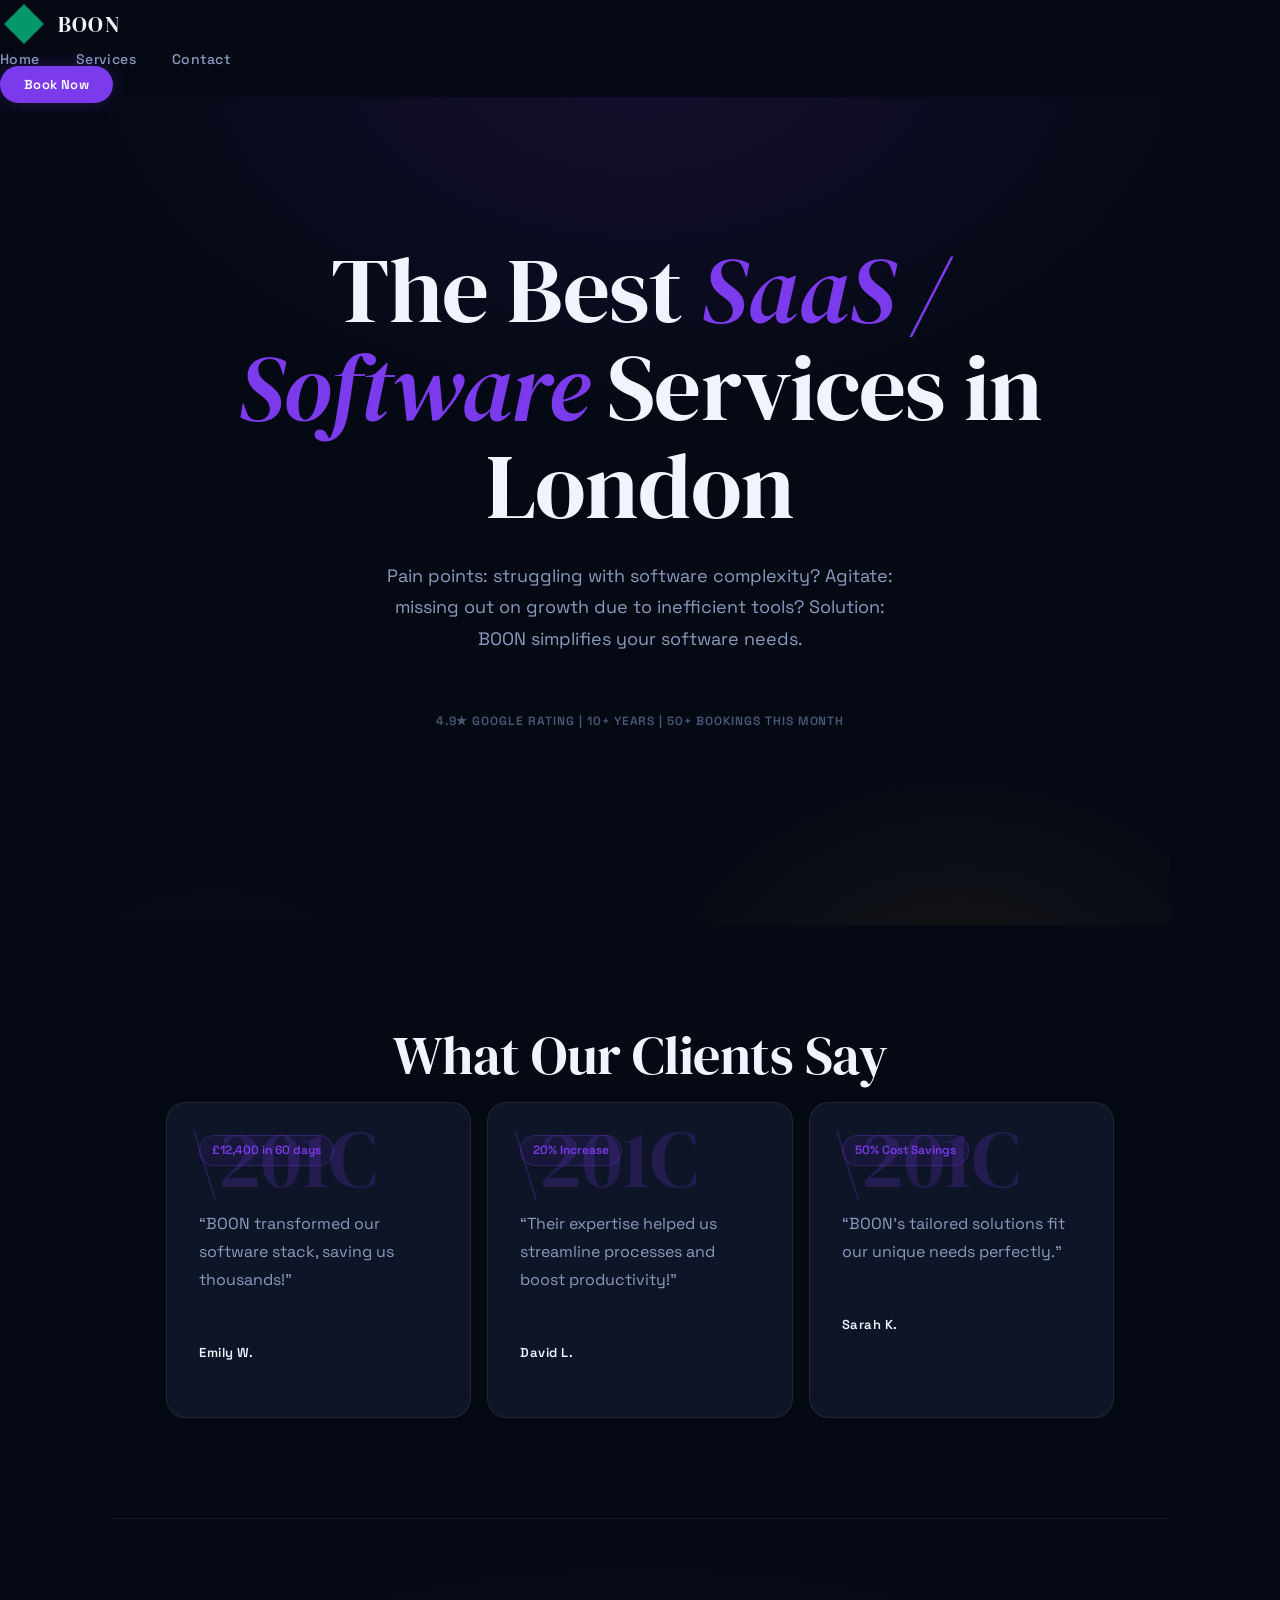
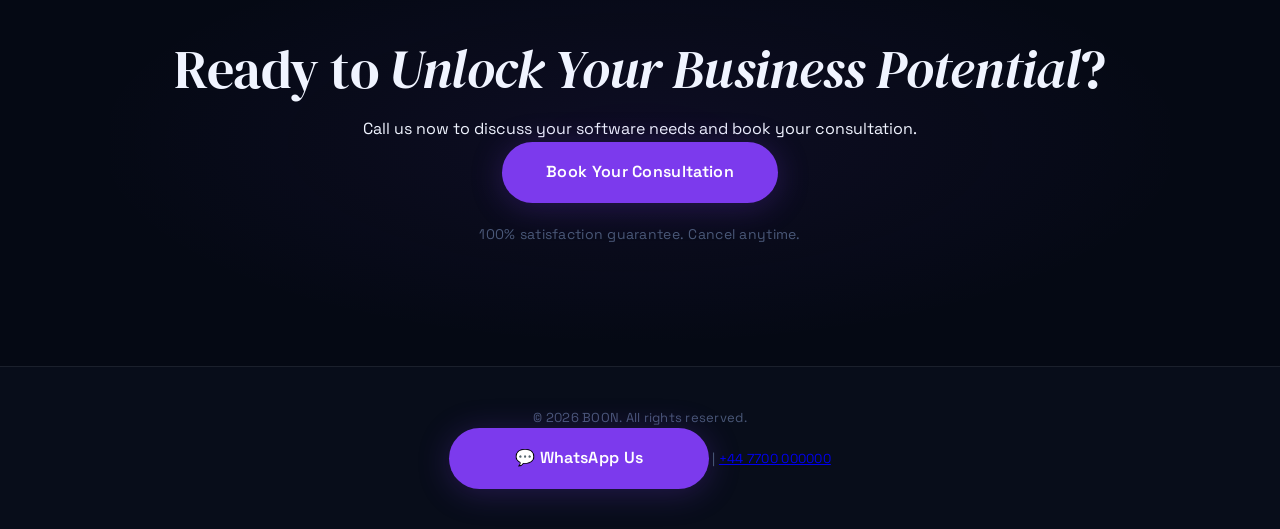
==== commit a3a84507: "Deploy index.html via FounderOS" ====
--- a/index.html
+++ b/index.html
@@ -14,7 +14,43 @@
 <link rel="stylesheet" href="style.css">
 </head>
 <body>
-<head><meta charset='UTF-8'><meta name='description' content='Get funded up to $200K and keep 80% of profits with BOON, a prop firm for solo consumers.'><title>BOON | Get Funded and Keep 80% of Profits</title></head><body><nav><a class='logo' href='index.html' style='display:flex;align-items:center;gap:10px;text-decoration:none;'><svg viewBox='0 0 48 48' width='48' height='48'><path d='M24 4L38 20H44L24 40 10 20 4 20z' fill='#7C3AED'/><path d='M24 4L10 20L24 36' stroke='#7C3AED' stroke-width='4' stroke-linecap='round' stroke-linejoin='round'/></svg><span style='font-family:var(--font-display);font-size:22px;color:var(--text);'>BOON</span></a><div class='nav-links'><a href='services.html'>Account Tiers</a><a href='pricing.html'>Pricing</a><a href='contact.html'>Contact</a></div><a href='contact.html' class='nav-cta'>Get Funded</a><button class='hamburger'><span></span><span></span><span></span></button></nav><section id='hero'><h1>Get $200K <em>Funded</em>. Keep 80% of Profits.</h1><p>Unlock your trading potential with BOON, a prop firm designed for solo consumers.</p><div class='hero-cta-group'><a href='contact.html' class='btn'>Start Your Challenge</a></div></section><section class='trust-bar'><div class='trust-bar-item'><div class='stat'>2,500+</div><div class='stat-label'>Funded Accounts</div></div><div class='trust-bar-item'><div class='stat'>$5M+</div><div class='stat-label'>Payouts</div></div><div class='trust-bar-item'><div class='stat'>90%</div><div class='stat-label'>Trader Success Rate</div></div><div class='trust-bar-item'><div class='stat'>24hrs</div><div class='stat-label'>Average Payout Time</div></div></section><section class='how-it-works'><div class='step'><div class='step-num'>01</div><h3>Pass the Challenge</h3><p>Show us your skills and get funded.</p></div><div class='step'><div class='step-num'>02</div><h3>Get Funded</h3><p>Trade with up to $200K and keep 80% of profits.</p></div><div class='step'><div class='step-num'>03</div><h3>Get Paid</h3><p>Fast payouts in 24hrs or less.</p></div></section><section class='picker'><div class='picker-tabs'><button class='picker-tab active' data-tab='tier1'>Tier 1: $10K</button><button class='picker-tab' data-tab='tier2'>Tier 2: $25K</button><button class='picker-tab' data-tab='tier3'>Tier 3: $100K</button></div><div id='tier1' class='picker-content active'><div class='picker-card'><div class='price'>$10K</div><div class='price-note'>starting at $500/mo</div><h4>Max Drawdown: 10%</h4><div class='picker-stat-row'><div class='picker-stat'><div class='val'>80%</div><div class='lbl'>Profit Share</div></div><div class='picker-stat'><div class='val'>30 days</div><div class='lbl'>Challenge Duration</div></div></div></div></div><div id='tier2' class='picker-content'><div class='picker-card'><div class='price'>$25K</div><div class='price-note'>starting at $1,000/mo</div><h4>Max Drawdown: 10%</h4><div class='picker-stat-row'><div class='picker-stat'><div class='val'>80%</div><div class='lbl'>Profit Share</div></div><div class='picker-stat'><div class='val'>30 days</div><div class='lbl'>Challenge Duration</div></div></div></div></div><div id='tier3' class='picker-content'><div class='picker-card'><div class='price'>$100K</div><div class='price-note'>starting at $2,500/mo</div><h4>Max Drawdown: 10%</h4><div class='picker-stat-row'><div class='picker-stat'><div class='val'>80%</div><div class='lbl'>Profit Share</div></div><div class='picker-stat'><div class='val'>30 days</div><div class='lbl'>Challenge Duration</div></div></div></div></div></section><section id='testimonials'><div class='testimonial-grid'><div class='testimonial-card'><div class='result-badge'>$4,200 Payout — Week 1</div><p>BOON helped me scale my trading profits quickly!</p><div class='author'>Marcus Webb, Trader</div></div><div class='testimonial-card'><div class='result-badge'>$8,500 Payout — Month 2</div><p>I'm loving the support and resources from BOON.</p><div class='author'>Priya Nair, Trader</div></div><div class='testimonial-card'><div class='result-badge'>$12,000 Payout — Month 3</div><p>BOON's challenge was a great way to get funded and trade with confidence.</p><div class='author'>Tom Gallagher, Trader</div></div></div></section><section id='faq'><div class='faq-item'><div class='faq-question'>What are the rules for getting funded?<span class='faq-chevron'>+</span></div><div class='faq-answer'>To get funded, you must pass our challenge and meet our risk management requirements.</div></div><div class='faq-item'><div class='faq-question'>What instruments can I trade?<span class='faq-chevron'>+</span></div><div class='faq-answer'>You can trade forex, stocks, and cryptocurrencies.</div></div></section><section id='cta'><h2>Get Funded and Keep 80% of Profits</h2><p class='risk-reversal'>No subscription. Pay once. Keep your profits.</p><a href='contact.html' class='btn'>Start Your Challenge</a></section><footer><p>&copy; 2026 BOON. <a href='#'>Privacy Policy</a> | <a href='#'>Terms</a> | <a href='#'>Risk Disclaimer</a></p></footer><div class='sticky-mobile-cta'><a href='contact.html' class='btn'>Get Funded Today</a></div></body>
+
+    <nav>
+      <a class='logo' href='index.html' style='display:flex;align-items:center;gap:10px;text-decoration:none;'><svg viewBox='0 0 48 48' width='48' height='48'><path d='M24 4L4 24L24 44L44 24Z' fill='#059669'/></svg><span style='font-family:var(--font-display);font-size:22px;color:var(--text);'>BOON</span></a>
+      <div class='nav-links'>
+        <a href='index.html'>Home</a>
+        <a href='services.html'>Services</a>
+        <a href='contact.html'>Contact</a>
+      </div>
+      <a href='contact.html' class='nav-cta'>Book Now</a>
+      <button class='hamburger'><span></span><span></span><span></span></button>
+    </nav>
+    <section id='hero'>
+      <h1>The Best <em>SaaS / Software</em> Services in London</h1>
+      <p>Pain points: struggling with software complexity? Agitate: missing out on growth due to inefficient tools? Solution: BOON simplifies your software needs.</p>
+      <div class='trust-signal'>4.9★ Google Rating | 10+ Years | 50+ Bookings This Month</div>
+      <a href='contact.html' class='btn'>Book Your Consultation</a>
+    </section>
+    <section>
+      <h2>What Our Clients Say</h2>
+      <div class='testimonial-grid'>
+        <div class='testimonial-card'><p class='result-badge'>£12,400 in 60 days</p><p>&#8220;BOON transformed our software stack, saving us thousands!&#8221;</p><p class='author'>Emily W.</p></div>
+        <div class='testimonial-card'><p class='result-badge'>20% Increase</p><p>&#8220;Their expertise helped us streamline processes and boost productivity!&#8221;</p><p class='author'>David L.</p></div>
+        <div class='testimonial-card'><p class='result-badge'>50% Cost Savings</p><p>&#8220;BOON's tailored solutions fit our unique needs perfectly.&#8221;</p><p class='author'>Sarah K.</p></div>
+      </div>
+    </section>
+    <section id='cta'>
+      <h2>Ready to <em>Unlock Your Business Potential</em>?</h2>
+      <p>Call us now to discuss your software needs and book your consultation.</p>
+      <a href='contact.html' class='btn'>Book Your Consultation</a>
+      <p class='risk-reversal'>100% satisfaction guarantee. Cancel anytime.</p>
+    </section>
+    <footer>
+      <p>&copy; 2026 BOON. All rights reserved.</p>
+      <p><a href='https://wa.me/447700000000' class='btn btn-whatsapp'>💬 WhatsApp Us</a> | <a href='tel:+447700000000'>+44 7700 000000</a></p>
+    </footer>
+    <div class='sticky-mobile-cta'><a href='contact.html' class='btn'>Book Your Consultation</a></div>
+  
 <script>document.querySelectorAll('.faq-item').forEach(function(item){item.addEventListener('click',function(){var answer=this.querySelector('.faq-answer');var chevron=this.querySelector('.faq-chevron');var isOpen=this.classList.contains('open');document.querySelectorAll('.faq-item').forEach(function(i){i.classList.remove('open');i.querySelector('.faq-answer').style.maxHeight='0';i.querySelector('.faq-chevron').textContent='+';});if(!isOpen){this.classList.add('open');answer.style.maxHeight=answer.scrollHeight+'px';chevron.textContent='×';}});});window.addEventListener('scroll',function(){document.querySelector('nav').classList.toggle('scrolled',window.scrollY>50);});</script>
 </body>
 </html>
--- a/style.css
+++ b/style.css
@@ -1,9 +1,9 @@
 @import url('https://fonts.googleapis.com/css2?family=Space+Grotesk:wght@300;400;500;600;700&family=DM+Serif+Display:ital@0;1&display=swap');
 :root {
-    --primary: #EA580C;
-    --primary-hover: #C2410C;
-    --primary-glow: #EA580C40;
-    --primary-faint: #EA580C14;
+    --primary: #7C3AED;
+    --primary-hover: #6D28D9;
+    --primary-glow: #7C3AED40;
+    --primary-faint: #7C3AED14;
     --gold: #D4AF37;
     --gold-light: #F0D060;
     --bg: #050914;
@@ -19,7 +19,7 @@
     --shadow-sm: 0 1px 4px rgba(0,0,0,0.5);
     --shadow: 0 8px 32px rgba(0,0,0,0.6);
     --shadow-hover: 0 20px 60px rgba(0,0,0,0.7);
-    --shadow-glow: 0 0 40px #EA580C30;
+    --shadow-glow: 0 0 40px #7C3AED30;
     --radius: 12px;
     --radius-lg: 20px;
     --font-display: 'DM Serif Display', serif;
@@ -28,24 +28,24 @@
 *,*::before,*::after{margin:0;padding:0;box-sizing:border-box;}
 html{scroll-behavior:smooth;}
 body{font-family:var(--font-body);background:var(--bg);color:var(--text);font-size:16px;line-height:1.65;-webkit-font-smoothing:antialiased;overflow-x:hidden;}
-nav{position:sticky;top:0;background:rgba(5,9,20,0.88);backdrop-filter:blur(24px);-webkit-backdrop-filter:blur(24px);padding:16px 56px;display:flex;justify-content:space-between;align-items:center;z-index:1000;border-bottom:1px solid var(--border);transition:all 0.3s;}
-nav.scrolled{background:rgba(5,9,20,0.98);border-bottom-color:var(--border-bright);box-shadow:0 4px 32px rgba(0,0,0,0.6);}
+navigation{position:sticky;top:0;background:rgba(5,9,20,0.88);backdrop-filter:blur(24px);-webkit-backdrop-filter:blur(24px);padding:16px 56px;display:flex;justify-content:space-between;align-items:center;z-index:1000;border-bottom:1px solid var(--border);transition:all 0.3s;}
+navigation.scrolled{background:rgba(5,9,20,0.98);border-bottom-color:var(--border-bright);box-shadow:0 4px 32px rgba(0,0,0,0.6);}
 .logo{color:var(--text);font-family:var(--font-display);font-size:24px;font-weight:400;text-decoration:none;letter-spacing:0.05em;}
 .nav-links{display:flex;gap:36px;align-items:center;}
 .nav-links a{color:var(--text-muted);text-decoration:none;font-size:14px;font-weight:500;transition:color 0.18s;letter-spacing:0.03em;}
 .nav-links a:hover{color:var(--text);}
-.nav-cta{background:var(--primary);color:#fff;padding:10px 24px;border-radius:100px;text-decoration:none;font-size:13px;font-weight:600;transition:all 0.2s;letter-spacing:0.03em;box-shadow:0 0 20px var(--primary-glow);}
+.nav-cta{background:var(--primary);color:#fff;padding:10px 24px;border-radius:100px;text-decoration:none;font-weight:600;font-size:13px;transition:all 0.2s;letter-spacing:0.03em;box-shadow:0 0 20px var(--primary-glow);}
 .nav-cta:hover{background:var(--primary-hover);transform:translateY(-1px);box-shadow:0 0 32px var(--primary-glow);}
 .hamburger{display:none;flex-direction:column;gap:5px;background:none;border:none;cursor:pointer;padding:8px;}
 .hamburger span{display:block;width:24px;height:2px;background:var(--text);border-radius:2px;transition:all 0.3s;}
 #hero img,.hero-img,.hero img{max-height:70vh;width:100%;object-fit:cover;object-position:center top;display:block;}
 #hero{position:relative;padding:130px 56px 120px;text-align:center;min-height:92vh;display:flex;flex-direction:column;justify-content:center;align-items:center;overflow:hidden;}
-#hero::before{content:'';position:absolute;inset:0;background:radial-gradient(ellipse 100% 80% at 50% -5%,#EA580C20 0%,transparent 55%),radial-gradient(ellipse 60% 60% at 80% 110%,rgba(212,175,55,0.08) 0%,transparent 50%),radial-gradient(ellipse 40% 40% at 10% 110%,#EA580C0a 0%,transparent 50%),var(--bg);pointer-events:none;}
+#hero::before{content:'';position:absolute;inset:0;background:radial-gradient(ellipse 100% 80% at 50% -5%,#7C3AED20 0%,transparent 55%),radial-gradient(ellipse 60% 60% at 80% 110%,rgba(212,175,55,0.08) 0%,transparent 50%),radial-gradient(ellipse 40% 40% at 10% 110%,#7C3AED0a 0%,transparent 50%),var(--bg);pointer-events:none;}
 #hero::after{content:'';position:absolute;inset:0;background-image:radial-gradient(circle,rgba(255,255,255,0.06) 1px,transparent 1px);background-size:32px 32px;mask-image:radial-gradient(ellipse 80% 90% at 50% 50%,black 10%,transparent 100%);-webkit-mask-image:radial-gradient(ellipse 80% 90% at 50% 50%,black 10%,transparent 100%);opacity:0.25;pointer-events:none;}
 .hero-badge{display:inline-flex;align-items:center;gap:8px;background:rgba(212,175,55,0.12);border:1px solid rgba(212,175,55,0.3);color:var(--gold);padding:7px 18px;border-radius:100px;font-size:12px;font-weight:600;letter-spacing:0.08em;text-transform:uppercase;margin-bottom:28px;position:relative;z-index:1;animation:fadeUp 0.6s ease both;}
 .hero-badge::before{content:'';width:6px;height:6px;border-radius:50%;background:var(--gold);box-shadow:0 0 8px var(--gold);}
 #hero h1{font-family:var(--font-display);font-size:clamp(3rem,7.5vw,5.8rem);font-weight:400;line-height:1.06;max-width:860px;margin-bottom:24px;letter-spacing:-0.01em;position:relative;z-index:1;animation:fadeUp 0.7s 0.1s ease both;}
-#hero h1 em{font-style:italic;color:#EA580C;}
+#hero h1 em{font-style:italic;color:#7C3AED;}
 #hero p{font-size:18px;color:var(--text-muted);max-width:540px;margin:0 auto 48px;line-height:1.75;position:relative;z-index:1;animation:fadeUp 0.7s 0.2s ease both;font-weight:400;}
 .hero-cta-group{display:flex;flex-direction:column;align-items:center;gap:14px;position:relative;z-index:1;animation:fadeUp 0.7s 0.3s ease both;}
 .btn{display:inline-block;background:var(--primary);color:#fff;padding:17px 44px;border-radius:100px;text-decoration:none;font-size:16px;font-weight:600;border:none;cursor:pointer;transition:all 0.2s;min-width:260px;letter-spacing:0.02em;box-shadow:0 4px 32px var(--primary-glow);}
@@ -67,22 +67,22 @@
 .step{padding:40px 36px;position:relative;}
 .step:not(:last-child){border-bottom:1px solid var(--border);}
 @media(min-width:768px){.step:not(:last-child){border-bottom:none;border-right:1px solid var(--border);}}
-.step-num{font-size:48px;font-weight:700;color:#EA580C;opacity:0.25;line-height:1;margin-bottom:16px;font-family:var(--font-display);}
+.step-num{font-size:48px;font-weight:700;color:#7C3AED;opacity:0.25;line-height:1;margin-bottom:16px;font-family:var(--font-display);}
 .step h3{font-size:18px;font-weight:600;margin-bottom:10px;color:var(--text);}
 .step p{color:var(--text-muted);font-size:15px;line-height:1.65;}
 .service-cards{display:grid;grid-template-columns:1fr;gap:16px;margin-top:40px;}
 @media(min-width:640px){.service-cards{grid-template-columns:repeat(auto-fit,minmax(300px,1fr));}}
 .service-card{background:var(--bg-card);border:1px solid var(--border);border-radius:var(--radius-lg);padding:36px;text-align:left;transition:all 0.25s;position:relative;overflow:hidden;}
-.service-card::before{content:'';position:absolute;inset:0;background:linear-gradient(135deg,#EA580C06 0%,transparent 60%);opacity:0;transition:opacity 0.25s;}
-.service-card:hover{border-color:var(--border-bright);box-shadow:var(--shadow-hover),0 0 0 1px #EA580C20;transform:translateY(-3px);}
+.service-card::before{content:'';position:absolute;inset:0;background:linear-gradient(135deg,#7C3AED06 0%,transparent 60%);opacity:0;transition:opacity 0.25s;}
+.service-card:hover{border-color:var(--border-bright);box-shadow:var(--shadow-hover),0 0 0 1px #7C3AED20;transform:translateY(-3px);}
 .service-card:hover::before{opacity:1;}
 .service-card h3{font-size:17px;font-weight:600;margin-bottom:12px;color:var(--text);}
 .service-card p{color:var(--text-muted);font-size:15px;margin:0;line-height:1.65;}
 .service-card ul{list-style:none;margin-top:20px;}
 .service-card ul li{color:var(--text-muted);font-size:14px;padding:8px 0;border-bottom:1px solid var(--border);display:flex;align-items:center;gap:10px;}
 .service-card ul li:last-child{border-bottom:none;}
-.service-card ul li::before{content:'✓';color:#EA580C;font-weight:700;flex-shrink:0;font-size:13px;}
-.service-card .author{font-family:var(--font-display);font-style:italic;font-size:22px;color:#EA580C;margin-top:22px;display:block;}
+.service-card ul li::before{content:'✓';color:#7C3AED;font-weight:700;flex-shrink:0;font-size:13px;}
+.service-card .author{font-family:var(--font-display);font-style:italic;font-size:22px;color:#7C3AED;margin-top:22px;display:block;}
 .picker{background:var(--bg-card);border:1px solid var(--border);border-radius:var(--radius-lg);padding:40px;margin-top:48px;}
 .picker-tabs{display:flex;gap:8px;margin-bottom:36px;flex-wrap:wrap;}
 .picker-tab{padding:10px 22px;border-radius:100px;border:1px solid var(--border);background:transparent;color:var(--text-muted);font-size:14px;font-weight:500;cursor:pointer;transition:all 0.2s;font-family:var(--font-body);letter-spacing:0.02em;}
@@ -91,10 +91,10 @@
 .picker-content.active{display:grid;grid-template-columns:1fr;gap:24px;}
 @media(min-width:640px){.picker-content.active{grid-template-columns:repeat(2,1fr);}}
 .picker-card{background:var(--bg-2);border:1px solid var(--border);border-radius:var(--radius);padding:28px;transition:all 0.2s;cursor:pointer;}
-.picker-card:hover,.picker-card.selected{border-color:#EA580C;background:var(--bg-card);box-shadow:0 0 0 1px #EA580C40,var(--shadow-glow);}
+.picker-card:hover,.picker-card.selected{border-color:#7C3AED;background:var(--bg-card);box-shadow:0 0 0 1px #7C3AED40,var(--shadow-glow);}
 .picker-card .price{font-size:32px;font-weight:700;color:var(--text);margin:8px 0 4px;letter-spacing:-0.02em;}
 .picker-card .price-note{font-size:13px;color:var(--text-subtle);}
-.picker-card h4{font-size:16px;font-weight:600;color:#EA580C;margin-bottom:4px;}
+.picker-card h4{font-size:16px;font-weight:600;color:#7C3AED;margin-bottom:4px;}
 .picker-stat-row{display:grid;grid-template-columns:repeat(2,1fr);gap:12px;margin-top:16px;}
 .picker-stat{text-align:center;background:var(--bg-glass);border:1px solid var(--border);border-radius:8px;padding:12px 8px;}
 .picker-stat .val{font-size:18px;font-weight:700;color:var(--text);}
@@ -104,24 +104,24 @@
 @media(min-width:640px){.testimonial-grid{grid-template-columns:repeat(auto-fit,minmax(300px,1fr));}}
 .testimonial-card{background:var(--bg-card);border:1px solid var(--border);border-radius:var(--radius-lg);padding:32px;position:relative;transition:all 0.22s;}
 .testimonial-card:hover{border-color:var(--border-bright);transform:translateY(-2px);box-shadow:var(--shadow);}
-.testimonial-card::before{content:'\201C';position:absolute;font-family:var(--font-display);font-size:80px;line-height:1;color:#EA580C;opacity:0.2;top:16px;left:24px;}
+.testimonial-card::before{content:'\\201C';position:absolute;font-family:var(--font-display);font-size:80px;line-height:1;color:#7C3AED;opacity:0.2;top:16px;left:24px;}
 .testimonial-card p{font-size:16px;color:var(--text-muted);line-height:1.75;margin-bottom:20px;padding-top:28px;}
 .testimonial-card .author{font-weight:600;color:var(--text);font-size:13px;letter-spacing:0.04em;}
-.testimonial-card .result-badge{display:inline-block;background:#EA580C18;border:1px solid #EA580C40;color:#EA580C;padding:4px 12px;border-radius:100px;font-size:12px;font-weight:600;margin-bottom:16px;}
+.testimonial-card .result-badge{display:inline-block;background:#7C3AED18;border:1px solid #7C3AED40;color:#7C3AED;padding:4px 12px;border-radius:100px;font-size:12px;font-weight:600;margin-bottom:16px;}
 #faq{max-width:760px;margin:0 auto;}
 .faq-item{border-bottom:1px solid var(--border);padding:28px 0;cursor:pointer;}
 .faq-item:first-of-type{border-top:1px solid var(--border);}
 .faq-question{font-size:17px;font-weight:600;display:flex;justify-content:space-between;align-items:center;gap:16px;color:var(--text);}
 .faq-chevron{font-size:20px;color:var(--text-subtle);transition:transform 0.3s;flex-shrink:0;}
-.faq-item.open .faq-chevron{transform:rotate(45deg);color:#EA580C;}
+.faq-item.open .faq-chevron{transform:rotate(45deg);color:#7C3AED;}
 .faq-answer{color:var(--text-muted);font-size:15px;line-height:1.72;max-height:0;overflow:hidden;transition:max-height 0.35s ease,padding 0.3s;}
 .faq-item.open .faq-answer{padding-top:14px;}
-#cta{text-align:center;padding:120px 56px;background:radial-gradient(ellipse 80% 70% at 50% 50%,#EA580C12 0%,transparent 65%),var(--bg);border-top:1px solid var(--border);}
+#cta{text-align:center;padding:120px 56px;background:radial-gradient(ellipse 80% 70% at 50% 50%,#7C3AED12 0%,transparent 65%),var(--bg);border-top:1px solid var(--border);}
 #cta h2{margin-bottom:16px;}
 .risk-reversal{color:var(--text-subtle);font-size:14px;margin-top:20px;letter-spacing:0.02em;}
 .contact-form{display:flex;flex-direction:column;gap:14px;max-width:520px;margin:0 auto;}
 .contact-form input,.contact-form textarea{width:100%;padding:15px 20px;border:1.5px solid var(--border);border-radius:var(--radius);background:var(--bg-card);color:var(--text);font-size:15px;font-family:var(--font-body);transition:all 0.18s;}
-.contact-form input:focus,.contact-form textarea:focus{outline:none;border-color:#EA580C;box-shadow:0 0 0 3px #EA580C20;}
+.contact-form input:focus,.contact-form textarea:focus{outline:none;border-color:#7C3AED;box-shadow:0 0 0 3px #7C3AED20;}
 .contact-form input::placeholder,.contact-form textarea::placeholder{color:var(--text-subtle);}
 .contact-form textarea{min-height:140px;resize:vertical;}
 .contact-form button{width:100%;min-width:0;}
@@ -148,4 +148,4 @@
 .sticky-mobile-cta{display:block;position:fixed;bottom:0;left:0;width:100%;background:rgba(5,9,20,0.97);backdrop-filter:blur(24px);-webkit-backdrop-filter:blur(24px);padding:12px 16px 22px;border-top:1px solid var(--border-bright);z-index:999;}
 .sticky-mobile-cta .btn{width:100%;text-align:center;font-size:16px;padding:16px;}
 }
-@media(min-width:769px){.sticky-mobile-cta{display:none;}}
+@media(min-width:769px){.sticky-mobile-cta{display:none;}}
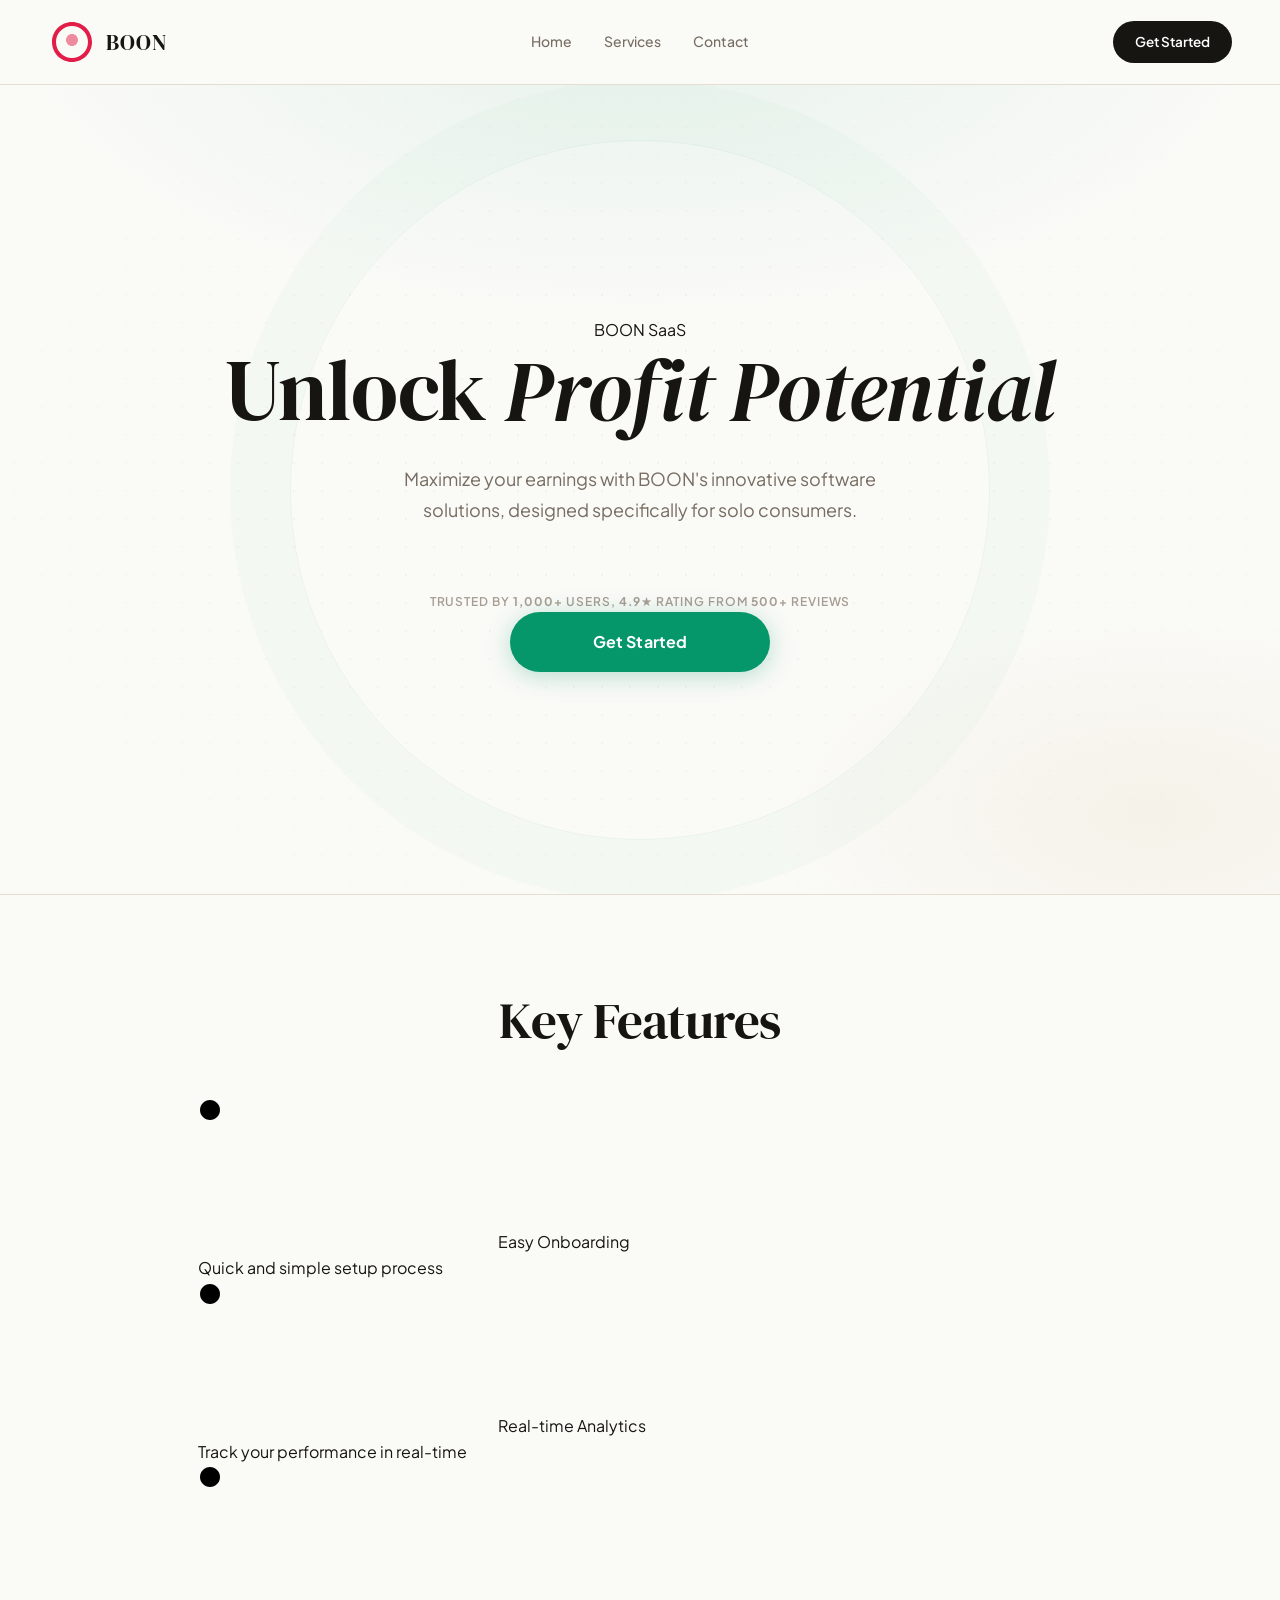
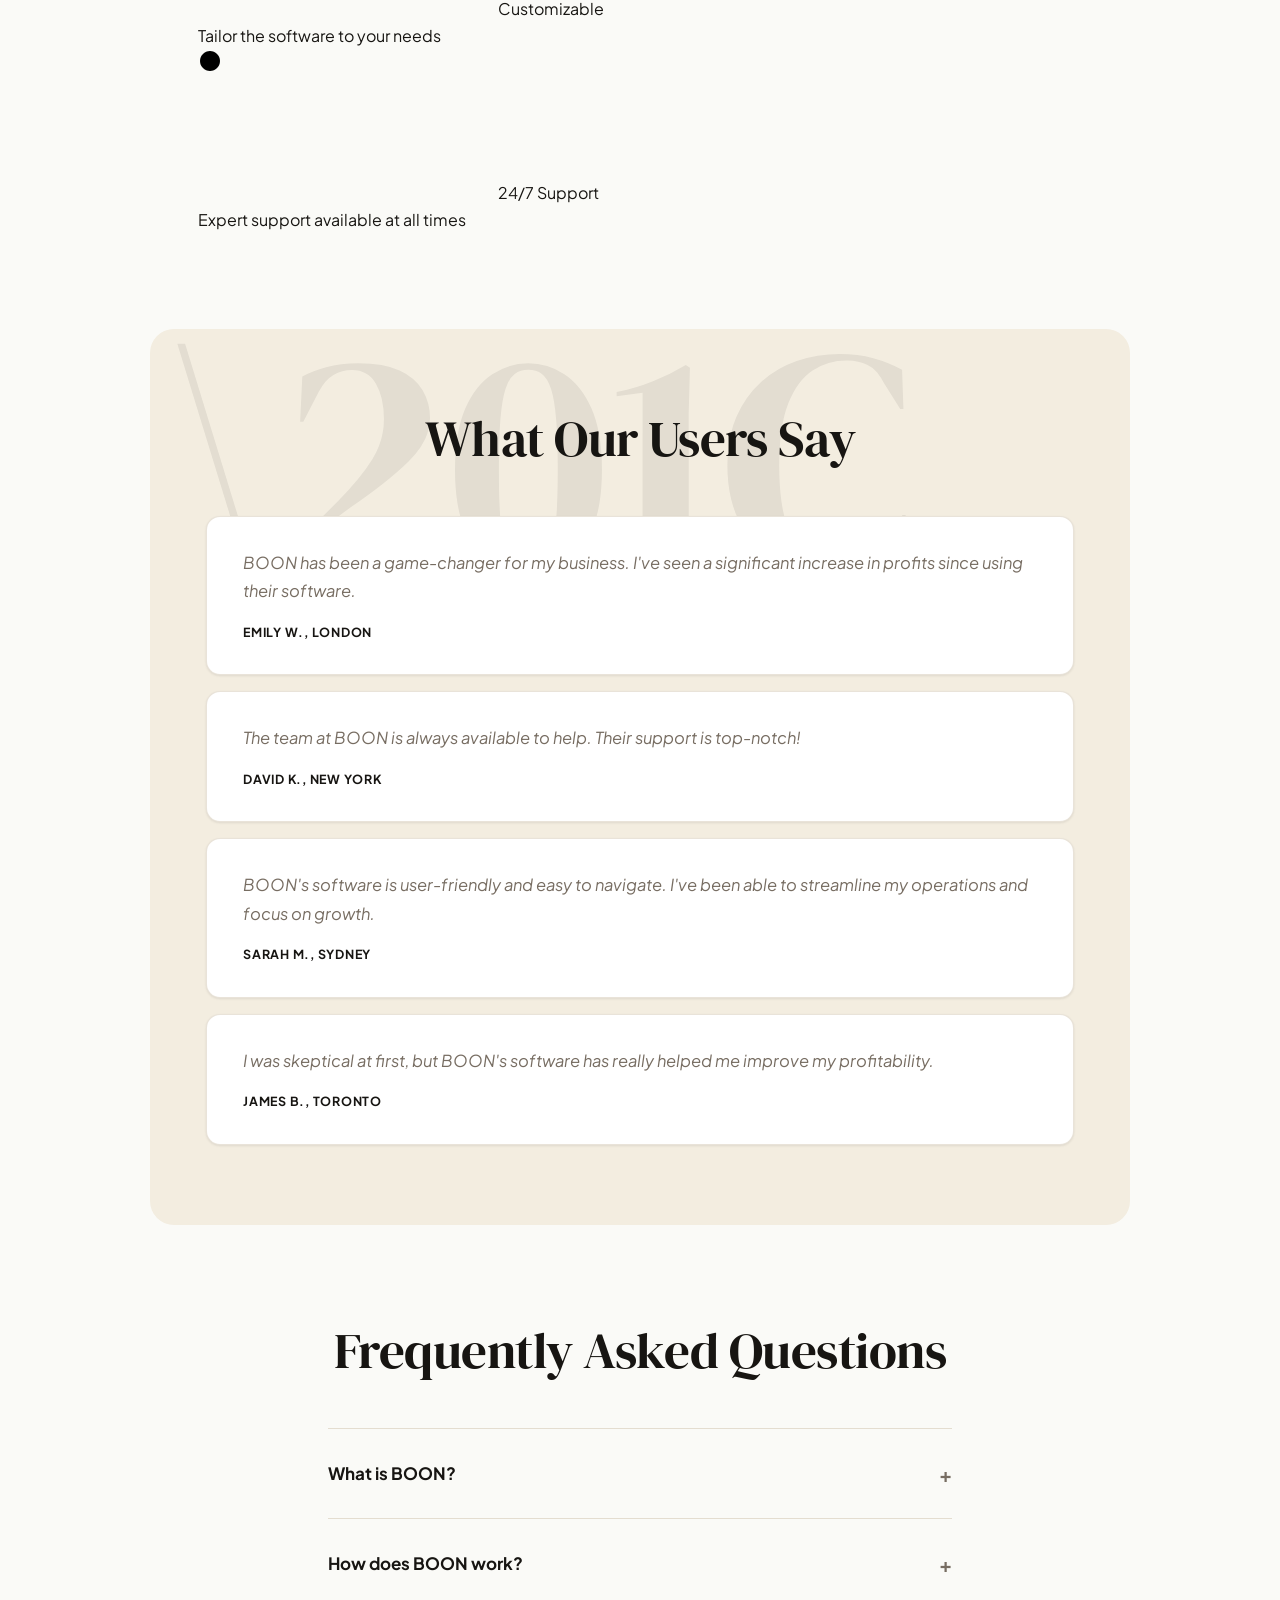
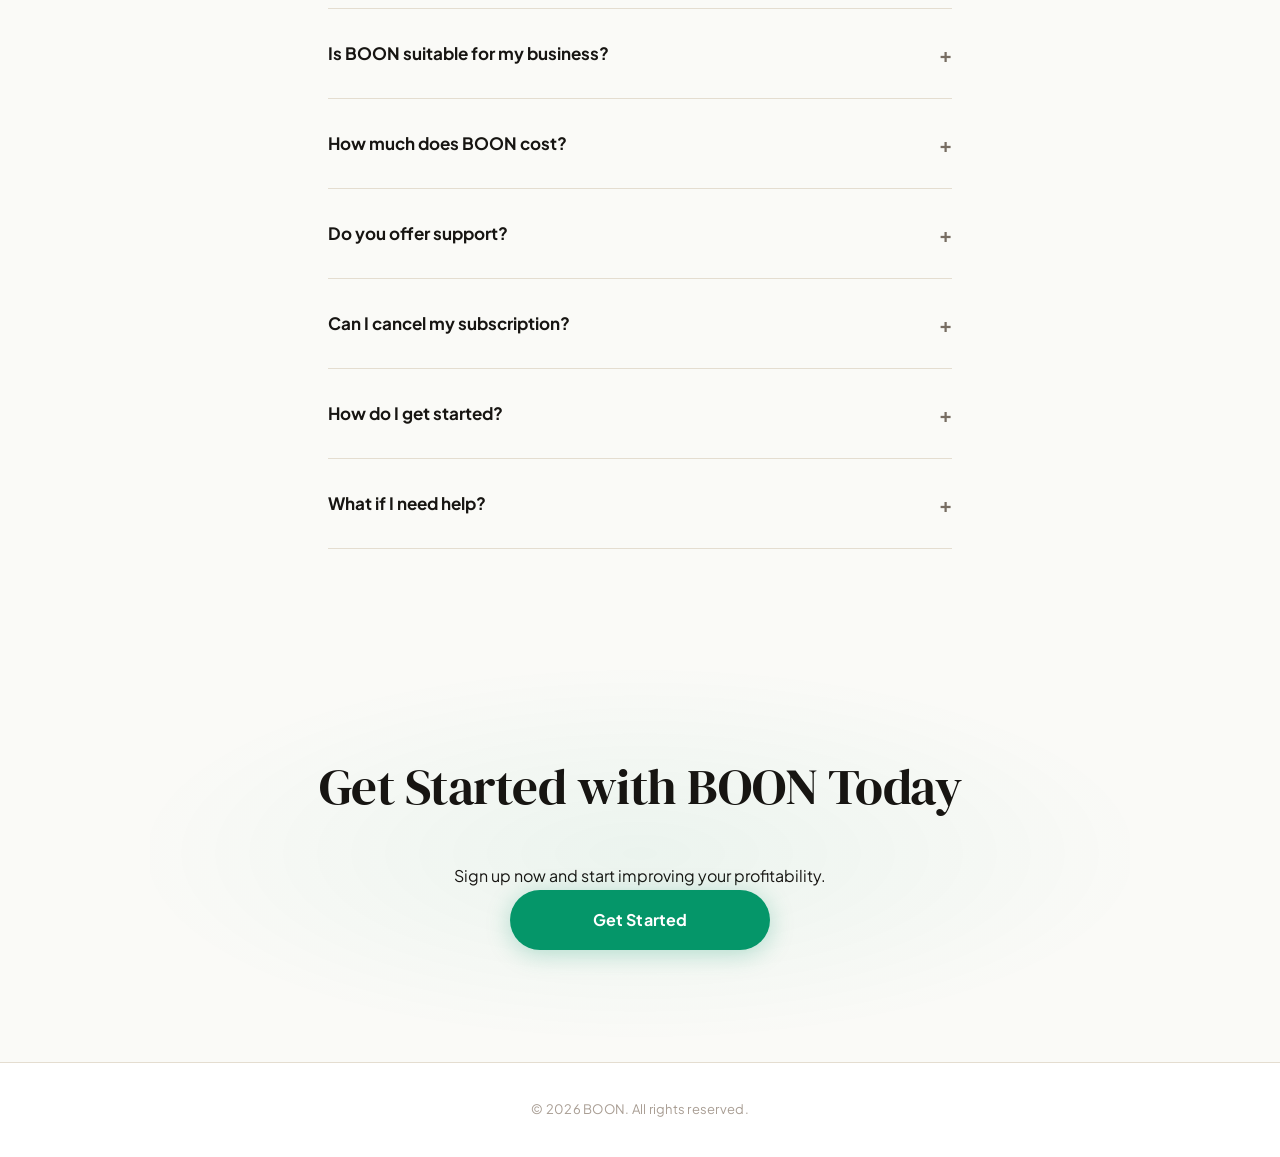
==== commit f11cef2e: "Deploy index.html via FounderOS" ====
--- a/index.html
+++ b/index.html
@@ -14,43 +14,103 @@
 <link rel="stylesheet" href="style.css">
 </head>
 <body>
-
-    <nav>
-      <a class='logo' href='index.html' style='display:flex;align-items:center;gap:10px;text-decoration:none;'><svg viewBox='0 0 48 48' width='48' height='48'><path d='M24 4L4 24L24 44L44 24Z' fill='#059669'/></svg><span style='font-family:var(--font-display);font-size:22px;color:var(--text);'>BOON</span></a>
-      <div class='nav-links'>
-        <a href='index.html'>Home</a>
-        <a href='services.html'>Services</a>
-        <a href='contact.html'>Contact</a>
+<nav>
+<a class="logo" href="index.html" style="display:flex;align-items:center;gap:10px;text-decoration:none;"><svg viewBox='0 0 48 48' width='48' height='48'><path d='M24 4C12.95 4 4 12.95 4 24s8.95 20 20 20 20-8.95 20-20S35.05 4 24 4zm0 36c-8.82 0-16-7.18-16-16s7.18-16 16-16 16 7.18 16 16-7.18 16-16 16z' fill='#E11D48'/><path d='M24 16c-3.31 0-6 2.69-6 6s2.69 6 6 6 6-2.69 6-6-2.69-6-6-6z' fill='#E11D48' opacity='0.5'/></svg><span style="font-family:var(--font-display,serif);font-size:22px;color:var(--text,#fff);">BOON</span></a>
+<div class="nav-links">
+<a href="index.html">Home</a>
+<a href="services.html">Services</a>
+<a href="contact.html">Contact</a>
+</div>
+<a href="contact.html" class="nav-cta">Get Started</a>
+<button class="hamburger" aria-label="Menu"><span></span><span></span><span></span></button>
+</nav>
+<head>
+    <title>BOON - Unlock Your Profit Potential</title>
+    <meta name='description' content='Maximize your profits with BOON's innovative SaaS solutions for solo consumers. Discover how our software can help you grow your audience and improve profitability.'>
+  </head>
+  <body>
+    
+    <div id='hero'>
+      <div class='product-hero-img'><span>BOON SaaS</span></div>
+      <h1>Unlock <em>Profit Potential</em></h1>
+      <p>Maximize your earnings with BOON's innovative software solutions, designed specifically for solo consumers.</p>
+      <div class='trust-signal'>Trusted by <strong>1,000+</strong> users, <strong>4.9★</strong> rating from <strong>500+</strong> reviews</div>
+      <a href='contact.html' class='btn'>Get Started</a>
+    </div>
+    <section id='features'>
+      <h2>Key Features</h2>
+      <div class='icon-grid'>
+        <div><svg><path d='M12 2C6.47 2 2 6.47 2 12s4.47 10 10 10 10-4.47 10-10S17.53 2 12 2z'/></svg><span>Easy Onboarding</span><p>Quick and simple setup process</p></div>
+        <div><svg><path d='M12 2C6.47 2 2 6.47 2 12s4.47 10 10 10 10-4.47 10-10S17.53 2 12 2z'/></svg><span>Real-time Analytics</span><p>Track your performance in real-time</p></div>
+        <div><svg><path d='M12 2C6.47 2 2 6.47 2 12s4.47 10 10 10 10-4.47 10-10S17.53 2 12 2z'/></svg><span>Customizable</span><p>Tailor the software to your needs</p></div>
+        <div><svg><path d='M12 2C6.47 2 2 6.47 2 12s4.47 10 10 10 10-4.47 10-10S17.53 2 12 2z'/></svg><span>24/7 Support</span><p>Expert support available at all times</p></div>
       </div>
-      <a href='contact.html' class='nav-cta'>Book Now</a>
-      <button class='hamburger'><span></span><span></span><span></span></button>
-    </nav>
-    <section id='hero'>
-      <h1>The Best <em>SaaS / Software</em> Services in London</h1>
-      <p>Pain points: struggling with software complexity? Agitate: missing out on growth due to inefficient tools? Solution: BOON simplifies your software needs.</p>
-      <div class='trust-signal'>4.9★ Google Rating | 10+ Years | 50+ Bookings This Month</div>
-      <a href='contact.html' class='btn'>Book Your Consultation</a>
     </section>
-    <section>
-      <h2>What Our Clients Say</h2>
+    <section id='testimonials'>
+      <h2>What Our Users Say</h2>
       <div class='testimonial-grid'>
-        <div class='testimonial-card'><p class='result-badge'>£12,400 in 60 days</p><p>&#8220;BOON transformed our software stack, saving us thousands!&#8221;</p><p class='author'>Emily W.</p></div>
-        <div class='testimonial-card'><p class='result-badge'>20% Increase</p><p>&#8220;Their expertise helped us streamline processes and boost productivity!&#8221;</p><p class='author'>David L.</p></div>
-        <div class='testimonial-card'><p class='result-badge'>50% Cost Savings</p><p>&#8220;BOON's tailored solutions fit our unique needs perfectly.&#8221;</p><p class='author'>Sarah K.</p></div>
+        <div class='testimonial-card'>
+          <p>BOON has been a game-changer for my business. I've seen a significant increase in profits since using their software.</p>
+          <div class='author'>Emily W., London</div>
+        </div>
+        <div class='testimonial-card'>
+          <p>The team at BOON is always available to help. Their support is top-notch!</p>
+          <div class='author'>David K., New York</div>
+        </div>
+        <div class='testimonial-card'>
+          <p>BOON's software is user-friendly and easy to navigate. I've been able to streamline my operations and focus on growth.</p>
+          <div class='author'>Sarah M., Sydney</div>
+        </div>
+        <div class='testimonial-card'>
+          <p>I was skeptical at first, but BOON's software has really helped me improve my profitability.</p>
+          <div class='author'>James B., Toronto</div>
+        </div>
+      </div>
+    </section>
+    <section id='faq'>
+      <h2>Frequently Asked Questions</h2>
+      <div class='faq-item'>
+        <div class='faq-question'>What is BOON?<span class='faq-chevron'>+</span></div>
+        <div class='faq-answer'>BOON is a SaaS solution designed to help solo consumers improve their profitability.</div>
+      </div>
+      <div class='faq-item'>
+        <div class='faq-question'>How does BOON work?<span class='faq-chevron'>+</span></div>
+        <div class='faq-answer'>BOON provides a range of tools and features to help users streamline their operations and increase earnings.</div>
+      </div>
+      <div class='faq-item'>
+        <div class='faq-question'>Is BOON suitable for my business?<span class='faq-chevron'>+</span></div>
+        <div class='faq-answer'>BOON is designed for solo consumers and small businesses. Contact us to discuss your specific needs.</div>
+      </div>
+      <div class='faq-item'>
+        <div class='faq-question'>How much does BOON cost?<span class='faq-chevron'>+</span></div>
+        <div class='faq-answer'>Our pricing plans start at $X per month. Contact us for a custom quote.</div>
+      </div>
+      <div class='faq-item'>
+        <div class='faq-question'>Do you offer support?<span class='faq-chevron'>+</span></div>
+        <div class='faq-answer'>Yes, we offer 24/7 support to all our users.</div>
+      </div>
+      <div class='faq-item'>
+        <div class='faq-question'>Can I cancel my subscription?<span class='faq-chevron'>+</span></div>
+        <div class='faq-answer'>Yes, you can cancel your subscription at any time. Contact us for more information.</div>
+      </div>
+      <div class='faq-item'>
+        <div class='faq-question'>How do I get started?<span class='faq-chevron'>+</span></div>
+        <div class='faq-answer'>Simply sign up on our website or contact us to discuss your needs.</div>
+      </div>
+      <div class='faq-item'>
+        <div class='faq-question'>What if I need help?<span class='faq-chevron'>+</span></div>
+        <div class='faq-answer'>Our support team is always available to help. Contact us at <a href='mailto:support@boon.com'>support@boon.com</a>.</div>
       </div>
     </section>
     <section id='cta'>
-      <h2>Ready to <em>Unlock Your Business Potential</em>?</h2>
-      <p>Call us now to discuss your software needs and book your consultation.</p>
-      <a href='contact.html' class='btn'>Book Your Consultation</a>
-      <p class='risk-reversal'>100% satisfaction guarantee. Cancel anytime.</p>
+      <h2>Get Started with BOON Today</h2>
+      <p>Sign up now and start improving your profitability.</p>
+      <a href='contact.html' class='btn'>Get Started</a>
     </section>
-    <footer>
-      <p>&copy; 2026 BOON. All rights reserved.</p>
-      <p><a href='https://wa.me/447700000000' class='btn btn-whatsapp'>💬 WhatsApp Us</a> | <a href='tel:+447700000000'>+44 7700 000000</a></p>
-    </footer>
-    <div class='sticky-mobile-cta'><a href='contact.html' class='btn'>Book Your Consultation</a></div>
-  
-<script>document.querySelectorAll('.faq-item').forEach(function(item){item.addEventListener('click',function(){var answer=this.querySelector('.faq-answer');var chevron=this.querySelector('.faq-chevron');var isOpen=this.classList.contains('open');document.querySelectorAll('.faq-item').forEach(function(i){i.classList.remove('open');i.querySelector('.faq-answer').style.maxHeight='0';i.querySelector('.faq-chevron').textContent='+';});if(!isOpen){this.classList.add('open');answer.style.maxHeight=answer.scrollHeight+'px';chevron.textContent='×';}});});window.addEventListener('scroll',function(){document.querySelector('nav').classList.toggle('scrolled',window.scrollY>50);});</script>
+    <div class='sticky-mobile-cta'><a href='contact.html' class='btn'>Get in Touch</a></div>
+    <footer>&copy; 2026 BOON. All rights reserved.</footer>
+  </body>
+</html>
+<script>document.querySelectorAll('.faq-item').forEach(function(item){item.addEventListener('click',function(){var answer=this.querySelector('.faq-answer');var chevron=this.querySelector('.faq-chevron');var isOpen=this.classList.contains('open');document.querySelectorAll('.faq-item').forEach(function(i){i.classList.remove('open');i.querySelector('.faq-answer').style.maxHeight='0';i.querySelector('.faq-chevron').textContent='+';});if(!isOpen){this.classList.add('open');answer.style.maxHeight='2000px';chevron.textContent='×';}});});window.addEventListener('scroll',function(){document.querySelector('nav').classList.toggle('scrolled',window.scrollY>50);});</script>
 </body>
 </html>
--- a/style.css
+++ b/style.css
@@ -1,151 +1 @@
-@import url('https://fonts.googleapis.com/css2?family=Space+Grotesk:wght@300;400;500;600;700&family=DM+Serif+Display:ital@0;1&display=swap');
-:root {
-    --primary: #7C3AED;
-    --primary-hover: #6D28D9;
-    --primary-glow: #7C3AED40;
-    --primary-faint: #7C3AED14;
-    --gold: #D4AF37;
-    --gold-light: #F0D060;
-    --bg: #050914;
-    --bg-2: #080D1A;
-    --bg-card: #0D1526;
-    --bg-glass: rgba(255,255,255,0.04);
-    --surface: #111C30;
-    --border: rgba(255,255,255,0.08);
-    --border-bright: rgba(255,255,255,0.16);
-    --text: #F0F4FF;
-    --text-muted: #8A9BBE;
-    --text-subtle: #4A5878;
-    --shadow-sm: 0 1px 4px rgba(0,0,0,0.5);
-    --shadow: 0 8px 32px rgba(0,0,0,0.6);
-    --shadow-hover: 0 20px 60px rgba(0,0,0,0.7);
-    --shadow-glow: 0 0 40px #7C3AED30;
-    --radius: 12px;
-    --radius-lg: 20px;
-    --font-display: 'DM Serif Display', serif;
-    --font-body: 'Space Grotesk', sans-serif;
-}
-*,*::before,*::after{margin:0;padding:0;box-sizing:border-box;}
-html{scroll-behavior:smooth;}
-body{font-family:var(--font-body);background:var(--bg);color:var(--text);font-size:16px;line-height:1.65;-webkit-font-smoothing:antialiased;overflow-x:hidden;}
-navigation{position:sticky;top:0;background:rgba(5,9,20,0.88);backdrop-filter:blur(24px);-webkit-backdrop-filter:blur(24px);padding:16px 56px;display:flex;justify-content:space-between;align-items:center;z-index:1000;border-bottom:1px solid var(--border);transition:all 0.3s;}
-navigation.scrolled{background:rgba(5,9,20,0.98);border-bottom-color:var(--border-bright);box-shadow:0 4px 32px rgba(0,0,0,0.6);}
-.logo{color:var(--text);font-family:var(--font-display);font-size:24px;font-weight:400;text-decoration:none;letter-spacing:0.05em;}
-.nav-links{display:flex;gap:36px;align-items:center;}
-.nav-links a{color:var(--text-muted);text-decoration:none;font-size:14px;font-weight:500;transition:color 0.18s;letter-spacing:0.03em;}
-.nav-links a:hover{color:var(--text);}
-.nav-cta{background:var(--primary);color:#fff;padding:10px 24px;border-radius:100px;text-decoration:none;font-weight:600;font-size:13px;transition:all 0.2s;letter-spacing:0.03em;box-shadow:0 0 20px var(--primary-glow);}
-.nav-cta:hover{background:var(--primary-hover);transform:translateY(-1px);box-shadow:0 0 32px var(--primary-glow);}
-.hamburger{display:none;flex-direction:column;gap:5px;background:none;border:none;cursor:pointer;padding:8px;}
-.hamburger span{display:block;width:24px;height:2px;background:var(--text);border-radius:2px;transition:all 0.3s;}
-#hero img,.hero-img,.hero img{max-height:70vh;width:100%;object-fit:cover;object-position:center top;display:block;}
-#hero{position:relative;padding:130px 56px 120px;text-align:center;min-height:92vh;display:flex;flex-direction:column;justify-content:center;align-items:center;overflow:hidden;}
-#hero::before{content:'';position:absolute;inset:0;background:radial-gradient(ellipse 100% 80% at 50% -5%,#7C3AED20 0%,transparent 55%),radial-gradient(ellipse 60% 60% at 80% 110%,rgba(212,175,55,0.08) 0%,transparent 50%),radial-gradient(ellipse 40% 40% at 10% 110%,#7C3AED0a 0%,transparent 50%),var(--bg);pointer-events:none;}
-#hero::after{content:'';position:absolute;inset:0;background-image:radial-gradient(circle,rgba(255,255,255,0.06) 1px,transparent 1px);background-size:32px 32px;mask-image:radial-gradient(ellipse 80% 90% at 50% 50%,black 10%,transparent 100%);-webkit-mask-image:radial-gradient(ellipse 80% 90% at 50% 50%,black 10%,transparent 100%);opacity:0.25;pointer-events:none;}
-.hero-badge{display:inline-flex;align-items:center;gap:8px;background:rgba(212,175,55,0.12);border:1px solid rgba(212,175,55,0.3);color:var(--gold);padding:7px 18px;border-radius:100px;font-size:12px;font-weight:600;letter-spacing:0.08em;text-transform:uppercase;margin-bottom:28px;position:relative;z-index:1;animation:fadeUp 0.6s ease both;}
-.hero-badge::before{content:'';width:6px;height:6px;border-radius:50%;background:var(--gold);box-shadow:0 0 8px var(--gold);}
-#hero h1{font-family:var(--font-display);font-size:clamp(3rem,7.5vw,5.8rem);font-weight:400;line-height:1.06;max-width:860px;margin-bottom:24px;letter-spacing:-0.01em;position:relative;z-index:1;animation:fadeUp 0.7s 0.1s ease both;}
-#hero h1 em{font-style:italic;color:#7C3AED;}
-#hero p{font-size:18px;color:var(--text-muted);max-width:540px;margin:0 auto 48px;line-height:1.75;position:relative;z-index:1;animation:fadeUp 0.7s 0.2s ease both;font-weight:400;}
-.hero-cta-group{display:flex;flex-direction:column;align-items:center;gap:14px;position:relative;z-index:1;animation:fadeUp 0.7s 0.3s ease both;}
-.btn{display:inline-block;background:var(--primary);color:#fff;padding:17px 44px;border-radius:100px;text-decoration:none;font-size:16px;font-weight:600;border:none;cursor:pointer;transition:all 0.2s;min-width:260px;letter-spacing:0.02em;box-shadow:0 4px 32px var(--primary-glow);}
-.btn:hover{background:var(--primary-hover);transform:translateY(-2px);box-shadow:0 8px 48px var(--primary-glow);}
-.btn:active{transform:translateY(0);}
-.btn-ghost{display:inline-block;background:transparent;color:var(--text-muted);padding:16px 36px;border-radius:100px;text-decoration:none;font-size:15px;font-weight:500;border:1px solid var(--border-bright);cursor:pointer;transition:all 0.2s;letter-spacing:0.02em;}
-.btn-ghost:hover{background:var(--bg-glass);color:var(--text);border-color:rgba(255,255,255,0.3);}
-.trust-signal{font-size:12px;color:var(--text-subtle);margin-top:10px;font-weight:600;letter-spacing:0.08em;text-transform:uppercase;position:relative;z-index:1;}
-.trust-bar{display:flex;justify-content:center;align-items:center;gap:40px;flex-wrap:wrap;padding:28px 56px;border-top:1px solid var(--border);border-bottom:1px solid var(--border);background:var(--bg-2);position:relative;z-index:1;}
-.trust-bar-item{text-align:center;}
-.trust-bar-item .stat{font-size:28px;font-weight:700;color:var(--text);letter-spacing:-0.02em;line-height:1;}
-.trust-bar-item .stat-label{font-size:12px;color:var(--text-subtle);margin-top:4px;font-weight:500;letter-spacing:0.04em;text-transform:uppercase;}
-section{padding:100px 56px;max-width:1060px;margin:0 auto;}
-h2{font-family:var(--font-display);font-size:clamp(2.2rem,5vw,3.4rem);font-weight:400;margin-bottom:16px;text-align:center;letter-spacing:-0.01em;line-height:1.12;}
-.section-sub{text-align:center;color:var(--text-muted);font-size:17px;max-width:520px;margin:0 auto 56px;line-height:1.7;}
-#about{text-align:center;font-size:18px;color:var(--text-muted);line-height:1.8;}
-.how-it-works{display:grid;grid-template-columns:1fr;gap:0;margin-top:48px;}
-@media(min-width:768px){.how-it-works{grid-template-columns:repeat(3,1fr);gap:0;}}
-.step{padding:40px 36px;position:relative;}
-.step:not(:last-child){border-bottom:1px solid var(--border);}
-@media(min-width:768px){.step:not(:last-child){border-bottom:none;border-right:1px solid var(--border);}}
-.step-num{font-size:48px;font-weight:700;color:#7C3AED;opacity:0.25;line-height:1;margin-bottom:16px;font-family:var(--font-display);}
-.step h3{font-size:18px;font-weight:600;margin-bottom:10px;color:var(--text);}
-.step p{color:var(--text-muted);font-size:15px;line-height:1.65;}
-.service-cards{display:grid;grid-template-columns:1fr;gap:16px;margin-top:40px;}
-@media(min-width:640px){.service-cards{grid-template-columns:repeat(auto-fit,minmax(300px,1fr));}}
-.service-card{background:var(--bg-card);border:1px solid var(--border);border-radius:var(--radius-lg);padding:36px;text-align:left;transition:all 0.25s;position:relative;overflow:hidden;}
-.service-card::before{content:'';position:absolute;inset:0;background:linear-gradient(135deg,#7C3AED06 0%,transparent 60%);opacity:0;transition:opacity 0.25s;}
-.service-card:hover{border-color:var(--border-bright);box-shadow:var(--shadow-hover),0 0 0 1px #7C3AED20;transform:translateY(-3px);}
-.service-card:hover::before{opacity:1;}
-.service-card h3{font-size:17px;font-weight:600;margin-bottom:12px;color:var(--text);}
-.service-card p{color:var(--text-muted);font-size:15px;margin:0;line-height:1.65;}
-.service-card ul{list-style:none;margin-top:20px;}
-.service-card ul li{color:var(--text-muted);font-size:14px;padding:8px 0;border-bottom:1px solid var(--border);display:flex;align-items:center;gap:10px;}
-.service-card ul li:last-child{border-bottom:none;}
-.service-card ul li::before{content:'✓';color:#7C3AED;font-weight:700;flex-shrink:0;font-size:13px;}
-.service-card .author{font-family:var(--font-display);font-style:italic;font-size:22px;color:#7C3AED;margin-top:22px;display:block;}
-.picker{background:var(--bg-card);border:1px solid var(--border);border-radius:var(--radius-lg);padding:40px;margin-top:48px;}
-.picker-tabs{display:flex;gap:8px;margin-bottom:36px;flex-wrap:wrap;}
-.picker-tab{padding:10px 22px;border-radius:100px;border:1px solid var(--border);background:transparent;color:var(--text-muted);font-size:14px;font-weight:500;cursor:pointer;transition:all 0.2s;font-family:var(--font-body);letter-spacing:0.02em;}
-.picker-tab.active{background:var(--primary);color:#fff;border-color:var(--primary);box-shadow:0 0 20px var(--primary-glow);}
-.picker-content{display:none;}
-.picker-content.active{display:grid;grid-template-columns:1fr;gap:24px;}
-@media(min-width:640px){.picker-content.active{grid-template-columns:repeat(2,1fr);}}
-.picker-card{background:var(--bg-2);border:1px solid var(--border);border-radius:var(--radius);padding:28px;transition:all 0.2s;cursor:pointer;}
-.picker-card:hover,.picker-card.selected{border-color:#7C3AED;background:var(--bg-card);box-shadow:0 0 0 1px #7C3AED40,var(--shadow-glow);}
-.picker-card .price{font-size:32px;font-weight:700;color:var(--text);margin:8px 0 4px;letter-spacing:-0.02em;}
-.picker-card .price-note{font-size:13px;color:var(--text-subtle);}
-.picker-card h4{font-size:16px;font-weight:600;color:#7C3AED;margin-bottom:4px;}
-.picker-stat-row{display:grid;grid-template-columns:repeat(2,1fr);gap:12px;margin-top:16px;}
-.picker-stat{text-align:center;background:var(--bg-glass);border:1px solid var(--border);border-radius:8px;padding:12px 8px;}
-.picker-stat .val{font-size:18px;font-weight:700;color:var(--text);}
-.picker-stat .lbl{font-size:11px;color:var(--text-subtle);margin-top:2px;text-transform:uppercase;letter-spacing:0.04em;}
-#testimonials{position:relative;padding:100px 56px;max-width:1060px;margin:0 auto;}
-.testimonial-grid{display:grid;grid-template-columns:1fr;gap:16px;}
-@media(min-width:640px){.testimonial-grid{grid-template-columns:repeat(auto-fit,minmax(300px,1fr));}}
-.testimonial-card{background:var(--bg-card);border:1px solid var(--border);border-radius:var(--radius-lg);padding:32px;position:relative;transition:all 0.22s;}
-.testimonial-card:hover{border-color:var(--border-bright);transform:translateY(-2px);box-shadow:var(--shadow);}
-.testimonial-card::before{content:'\\201C';position:absolute;font-family:var(--font-display);font-size:80px;line-height:1;color:#7C3AED;opacity:0.2;top:16px;left:24px;}
-.testimonial-card p{font-size:16px;color:var(--text-muted);line-height:1.75;margin-bottom:20px;padding-top:28px;}
-.testimonial-card .author{font-weight:600;color:var(--text);font-size:13px;letter-spacing:0.04em;}
-.testimonial-card .result-badge{display:inline-block;background:#7C3AED18;border:1px solid #7C3AED40;color:#7C3AED;padding:4px 12px;border-radius:100px;font-size:12px;font-weight:600;margin-bottom:16px;}
-#faq{max-width:760px;margin:0 auto;}
-.faq-item{border-bottom:1px solid var(--border);padding:28px 0;cursor:pointer;}
-.faq-item:first-of-type{border-top:1px solid var(--border);}
-.faq-question{font-size:17px;font-weight:600;display:flex;justify-content:space-between;align-items:center;gap:16px;color:var(--text);}
-.faq-chevron{font-size:20px;color:var(--text-subtle);transition:transform 0.3s;flex-shrink:0;}
-.faq-item.open .faq-chevron{transform:rotate(45deg);color:#7C3AED;}
-.faq-answer{color:var(--text-muted);font-size:15px;line-height:1.72;max-height:0;overflow:hidden;transition:max-height 0.35s ease,padding 0.3s;}
-.faq-item.open .faq-answer{padding-top:14px;}
-#cta{text-align:center;padding:120px 56px;background:radial-gradient(ellipse 80% 70% at 50% 50%,#7C3AED12 0%,transparent 65%),var(--bg);border-top:1px solid var(--border);}
-#cta h2{margin-bottom:16px;}
-.risk-reversal{color:var(--text-subtle);font-size:14px;margin-top:20px;letter-spacing:0.02em;}
-.contact-form{display:flex;flex-direction:column;gap:14px;max-width:520px;margin:0 auto;}
-.contact-form input,.contact-form textarea{width:100%;padding:15px 20px;border:1.5px solid var(--border);border-radius:var(--radius);background:var(--bg-card);color:var(--text);font-size:15px;font-family:var(--font-body);transition:all 0.18s;}
-.contact-form input:focus,.contact-form textarea:focus{outline:none;border-color:#7C3AED;box-shadow:0 0 0 3px #7C3AED20;}
-.contact-form input::placeholder,.contact-form textarea::placeholder{color:var(--text-subtle);}
-.contact-form textarea{min-height:140px;resize:vertical;}
-.contact-form button{width:100%;min-width:0;}
-footer{text-align:center;padding:40px;color:var(--text-subtle);font-size:13px;border-top:1px solid var(--border);background:var(--bg-2);letter-spacing:0.02em;}
-.sticky-mobile-cta{display:none;}
-@keyframes fadeUp{from{opacity:0;transform:translateY(20px);}to{opacity:1;transform:translateY(0);}}
-@media(max-width:768px){
-nav{flex-direction:column;gap:12px;padding:14px 20px;}
-.nav-links{display:none;position:absolute;top:100%;left:0;right:0;background:rgba(5,9,20,0.98);flex-direction:column;gap:0;padding:16px 0;border-bottom:1px solid var(--border);}
-.nav-links.open{display:flex;}
-.nav-links a{padding:14px 24px;border-bottom:1px solid var(--border);}
-.hamburger{display:flex;}
-.nav-cta{display:none;}
-#hero{padding:80px 20px 70px;min-height:auto;}
-.trust-bar{gap:24px;padding:24px 20px;}
-.trust-bar-item .stat{font-size:22px;}
-section{padding:64px 20px;}
-#testimonials{padding:64px 20px;}
-.testimonial-card{padding:24px;}
-#cta{padding:80px 20px;}
-.btn{min-width:0;width:100%;}
-.picker{padding:24px 20px;}
-.picker-tabs{justify-content:center;}
-.sticky-mobile-cta{display:block;position:fixed;bottom:0;left:0;width:100%;background:rgba(5,9,20,0.97);backdrop-filter:blur(24px);-webkit-backdrop-filter:blur(24px);padding:12px 16px 22px;border-top:1px solid var(--border-bright);z-index:999;}
-.sticky-mobile-cta .btn{width:100%;text-align:center;font-size:16px;padding:16px;}
-}
-@media(min-width:769px){.sticky-mobile-cta{display:none;}}+@import url('https://fonts.googleapis.com/css2?family=DM+Serif+Display:ital@0;1&family=Plus+Jakarta+Sans:wght@300;400;500;600;700;800&display=swap'); :root { --primary: #059669; --primary-hover: #047857; --primary-shadow: #05966946; --bg: #FAFAF7; --bg-warm: #F3EDE0; --surface: #FFFFFF; --border: #E4DDD0; --border-light: #EDE8E0; --text: #171512; --text-muted: #776D62; --text-subtle: #A89D93; --shadow-sm: 0 1px 3px rgba(23,21,18,0.06),0 1px 2px rgba(23,21,18,0.03); --shadow: 0 4px 16px rgba(23,21,18,0.08),0 1px 4px rgba(23,21,18,0.04); --shadow-hover: 0 12px 40px rgba(23,21,18,0.12),0 3px 10px rgba(23,21,18,0.06); --radius: 14px; --font-display: 'DM Serif Display', serif; --font-body: 'Plus Jakarta Sans', sans-serif; } *,*::before,*::after{margin:0;padding:0;box-sizing:border-box;} html{scroll-behavior:smooth;} body{font-family:var(--font-body);background:var(--bg);color:var(--text);font-size:16px;line-height:1.65;-webkit-font-smoothing:antialiased;} nav{position:sticky;top:0;background:rgba(250,250,247,0.92);backdrop-filter:blur(20px);-webkit-backdrop-filter:blur(20px);padding:18px 48px;display:flex;justify-content:space-between;align-items:center;z-index:1000;border-bottom:1px solid var(--border);transition:box-shadow 0.3s;} nav.scrolled{box-shadow:0 4px 24px rgba(23,21,18,0.08);background:rgba(250,250,247,0.98);} .logo{color:var(--text);font-family:var(--font-display);font-size:26px;font-weight:400;text-decoration:none;letter-spacing:0.04em;} .nav-links{display:flex;gap:32px;align-items:center;} .nav-links a{color:var(--text-muted);text-decoration:none;font-size:14px;font-weight:500;transition:color 0.18s;} .nav-links a:hover{color:var(--text);} .nav-cta{background:var(--text);color:#fff;padding:10px 22px;border-radius:100px;text-decoration:none;font-weight:600;font-size:13.5px;transition:background 0.18s,transform 0.15s;} .nav-cta:hover{background:#2A2520;transform:translateY(-1px);} .hamburger{display:none;flex-direction:column;gap:5px;background:none;border:none;cursor:pointer;padding:8px;} .hamburger span{display:block;width:24px;height:2px;background:var(--text);border-radius:2px;transition:all 0.3s;} #hero img,.hero-img,.hero img{max-height:70vh;width:100%;object-fit:cover;object-position:center top;display:block;} #hero{position:relative;padding:120px 48px 110px;text-align:center;min-height:90vh;display:flex;flex-direction:column;justify-content:center;align-items:center;overflow:hidden;border-bottom:1px solid var(--border);background:radial-gradient(ellipse 90% 70% at 50% -10%,#05966914 0%,transparent 55%),radial-gradient(ellipse 60% 50% at 90% 90%,rgba(184,133,47,0.07) 0%,transparent 50%),var(--bg);} #hero::before{content:'';position:absolute;inset:0;background-image:radial-gradient(circle,rgba(23,21,18,0.14) 1px,transparent 1px);background-size:28px 28px;mask-image:radial-gradient(ellipse 75% 85% at 50% 50%,black 20%,transparent 100%);-webkit-mask-image:radial-gradient(ellipse 75% 85% at 50% 50%,black 20%,transparent 100%);opacity:0.25;pointer-events:none;} #hero::after{content:'';position:absolute;width:700px;height:700px;border-radius:50%;border:1px solid #05966912;top:50%;left:50%;transform:translate(-50%,-50%);pointer-events:none;box-shadow:0 0 0 60px #05966906;} #hero h1{font-family:var(--font-display);font-size:clamp(2.8rem,7vw,5.4rem);font-weight:400;line-height:1.08;max-width:840px;margin-bottom:28px;letter-spacing:-0.01em;position:relative;z-index:1;animation:fadeUp 0.7s ease both;} #hero p{font-size:18px;color:var(--text-muted);max-width:520px;margin:0 auto 46px;line-height:1.72;position:relative;z-index:1;animation:fadeUp 0.7s 0.1s ease both;} .trust-signal{font-size:12px;color:var(--text-subtle);margin-top:20px;font-weight:600;letter-spacing:0.08em;text-transform:uppercase;position:relative;z-index:1;animation:fadeUp 0.7s 0.3s ease both;} .btn{display:inline-block;background:var(--primary);color:#fff;padding:17px 40px;border-radius:100px;text-decoration:none;font-size:16px;font-weight:700;border:none;cursor:pointer;transition:background 0.18s,transform 0.15s,box-shadow 0.18s;min-width:260px;letter-spacing:0.01em;position:relative;z-index:1;box-shadow:0 4px 24px var(--primary-shadow);animation:fadeUp 0.7s 0.2s ease both;} .btn:hover{background:var(--primary-hover);transform:translateY(-2px);box-shadow:0 10px 36px var(--primary-shadow);} .btn:active{transform:translateY(0);} section{padding:96px 48px;max-width:980px;margin:0 auto;} h2{font-family:var(--font-display);font-size:clamp(2rem,4.5vw,3.2rem);font-weight:400;margin-bottom:48px;text-align:center;letter-spacing:-0.01em;line-height:1.15;} #about{text-align:center;font-size:18px;color:var(--text-muted);line-height:1.75;} .service-cards{display:grid;grid-template-columns:1fr;gap:16px;margin-top:40px;} @media(min-width:640px){.service-cards{grid-template-columns:repeat(auto-fit,minmax(280px,1fr));}} .service-card{background:var(--surface);border:1px solid var(--border);border-radius:var(--radius);padding:36px;text-align:left;box-shadow:var(--shadow-sm);transition:box-shadow 0.25s,transform 0.2s,border-color 0.2s;} .service-card:hover{box-shadow:var(--shadow-hover);transform:translateY(-3px);border-color:var(--border-light);} .service-card h3{font-size:17.5px;font-weight:700;margin-bottom:12px;} .service-card p{color:var(--text-muted);font-size:15.5px;margin:0;line-height:1.65;} .service-card ul{list-style:none;margin-top:18px;} .service-card ul li{color:var(--text-muted);font-size:14.5px;padding:7px 0;border-bottom:1px solid var(--border-light);display:flex;align-items:center;gap:10px;} .service-card ul li:last-child{border-bottom:none;} .service-card ul li::before{content:'';width:5px;height:5px;border-radius:50%;background:var(--primary);flex-shrink:0;} .service-card .author{font-family:var(--font-display);font-style:italic;font-size:24px;color:var(--primary);margin-top:22px;display:block;} #testimonials{position:relative;background:var(--bg-warm);border-radius:24px;padding:80px 56px;margin:0 auto;max-width:980px;overflow:hidden;} #testimonials::before{content:'\\201C';position:absolute;font-family:var(--font-display);font-size:320px;line-height:1;color:rgba(23,21,18,0.07);top:-30px;left:20px;pointer-events:none;user-select:none;} .testimonial-card{background:var(--surface);border:1px solid rgba(228,221,208,0.8);border-radius:var(--radius);padding:32px 36px;margin-bottom:16px;box-shadow:var(--shadow-sm);position:relative;z-index:1;transition:box-shadow 0.22s,transform 0.18s;} .testimonial-card:last-child{margin-bottom:0;} .testimonial-card:hover{box-shadow:var(--shadow);transform:translateY(-1px);} .testimonial-card p{font-style:italic;color:var(--text-muted);font-size:16.5px;margin-bottom:16px;line-height:1.72;} .testimonial-card .author{font-weight:700;color:var(--text);font-size:12.5px;letter-spacing:0.06em;text-transform:uppercase;} #faq{max-width:720px;} .faq-item{border-bottom:1px solid var(--border);padding:28px 0;cursor:pointer;} .faq-item:first-of-type{border-top:1px solid var(--border);} .faq-question{font-size:17px;font-weight:700;display:flex;justify-content:space-between;align-items:center;gap:16px;} .faq-chevron{font-size:20px;color:var(--text-muted);transition:transform 0.3s;flex-shrink:0;} .faq-item.open .faq-chevron{transform:rotate(45deg);} .faq-answer{color:var(--text-muted);font-size:15.5px;line-height:1.7;max-height:0;overflow:hidden;transition:max-height 0.35s ease,padding 0.3s;} .faq-item.open .faq-answer{padding-top:14px;} #cta{text-align:center;padding:112px 48px;background:radial-gradient(ellipse 80% 70% at 50% 50%,#0596690f 0%,transparent 65%),var(--bg);} .risk-reversal{color:var(--text-subtle);font-size:14.5px;margin-top:22px;} .contact-form{display:flex;flex-direction:column;gap:14px;max-width:520px;margin:0 auto;} .contact-form input,.contact-form textarea{width:100%;padding:15px 20px;border:1.5px solid var(--border);border-radius:10px;background:var(--surface);color:var(--text);font-size:15px;font-family:var(--font-body);transition:border-color 0.18s,box-shadow 0.18s;box-shadow:var(--shadow-sm);} .contact-form input:focus,.contact-form textarea:focus{outline:none;border-color:var(--primary);box-shadow:0 0 0 3px var(--primary-shadow);} .contact-form input::placeholder,.contact-form textarea::placeholder{color:var(--text-subtle);} .contact-form textarea{min-height:140px;resize:vertical;} .contact-form button{width:100%;min-width:0;} footer{text-align:center;padding:36px;color:var(--text-subtle);font-size:13px;border-top:1px solid var(--border);background:var(--surface);letter-spacing:0.02em;} .sticky-mobile-cta{display:none;} @keyframes fadeUp{from{opacity:0;transform:translateY(18px);}to{opacity:1;transform:translateY(0);}} @media(max-width:768px){ nav{flex-direction:column;gap:12px;padding:14px 20px;} .nav-links{display:none;position:absolute;top:100%;left:0;right:0;background:rgba(250,250,247,0.98);flex-direction:column;gap:0;padding:16px 0;border-bottom:1px solid var(--border);} .nav-links.open{display:flex;} .nav-links a{padding:14px 24px;border-bottom:1px solid var(--border);} .hamburger{display:flex;} .nav-cta{display:none;} #hero{padding:80px 20px;min-height:auto;} #hero::after{width:320px;height:320px;} section{padding:64px 20px;} #testimonials{padding:52px 24px;border-radius:18px;} #testimonials::before{font-size:200px;} .testimonial-card{padding:24px;} #cta{padding:80px 20px;} .btn{min-width:0;width:100%;} .sticky-mobile-cta{display:block;position:fixed;bottom:0;left:0;width:100%;background:rgba(250,250,247,0.96);backdrop-filter:blur(20px);-webkit-backdrop-filter:blur(20px);padding:12px 16px 20px;border-top:1px solid var(--border);z-index:999;} .sticky-mobile-cta .btn{width:100%;text-align:center;font-size:16px;padding:16px;} } @media(min-width:769px){.sticky-mobile-cta{display:none;}} 
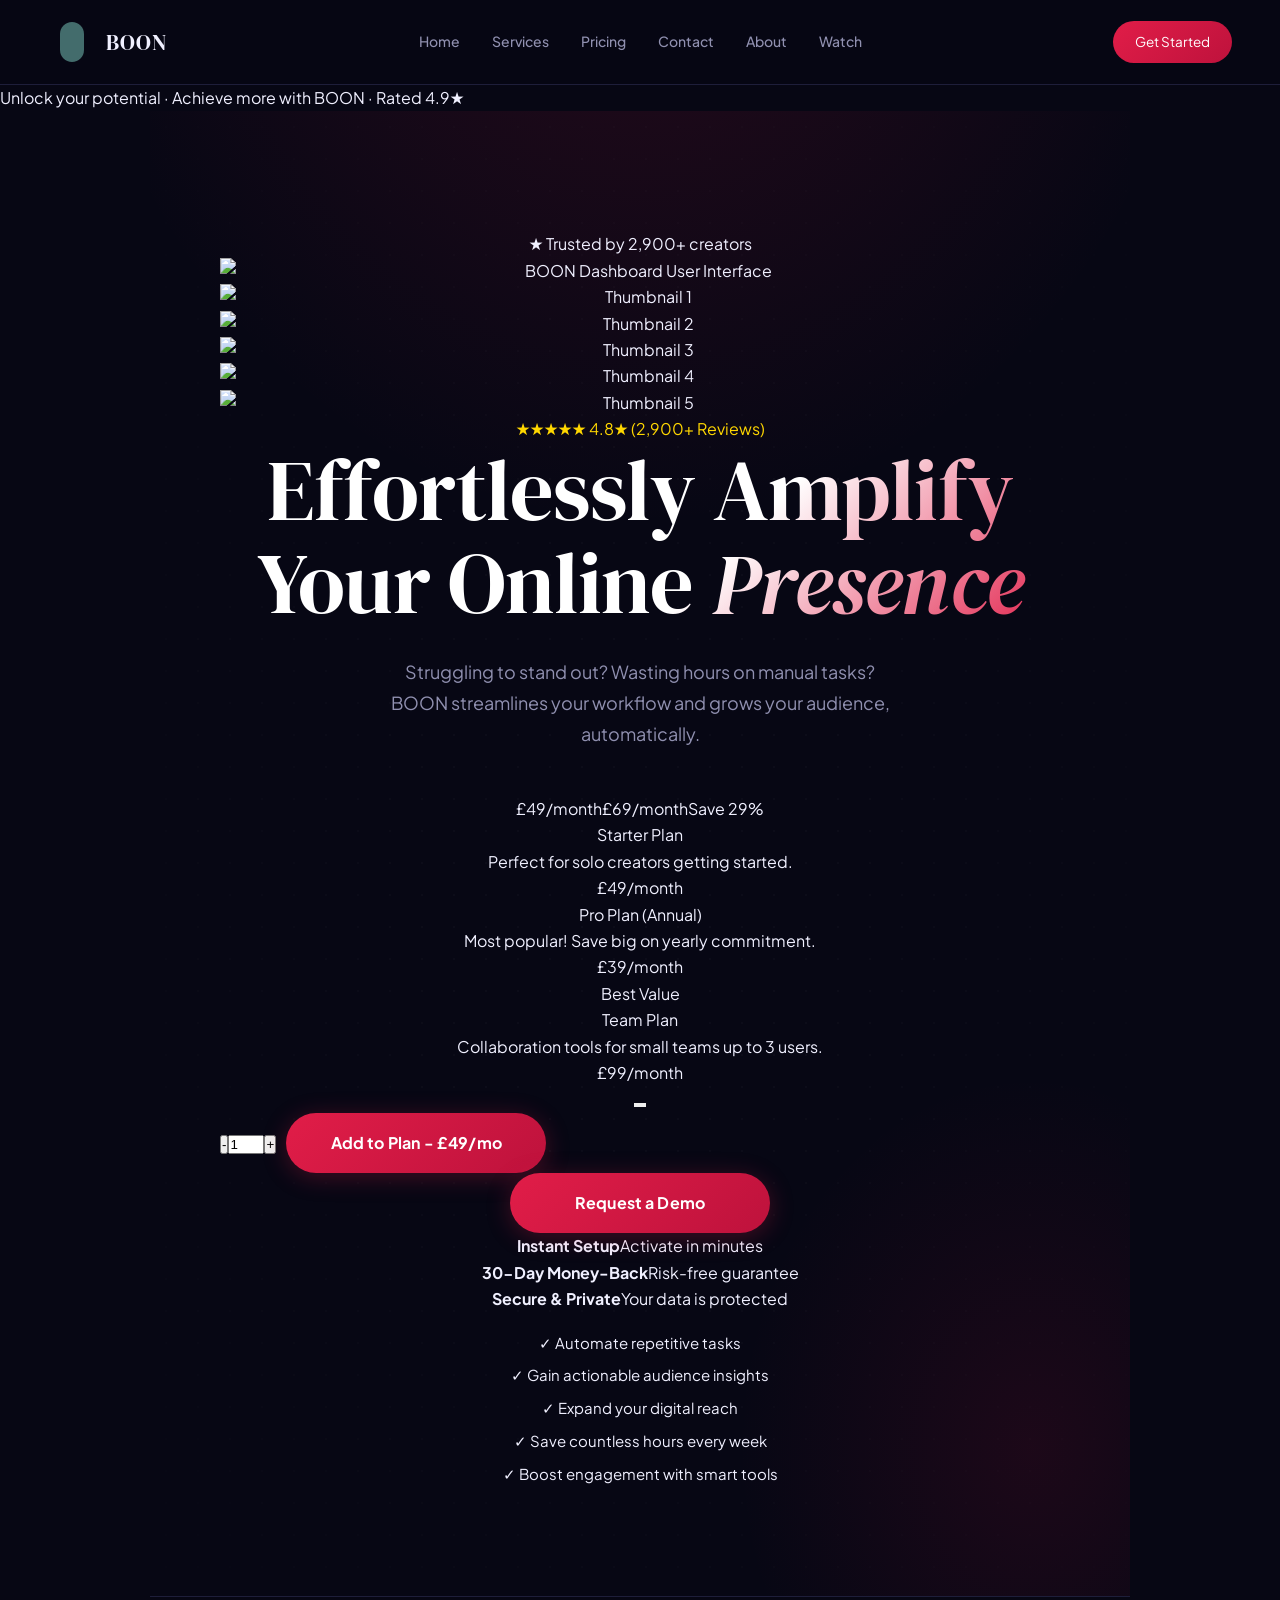
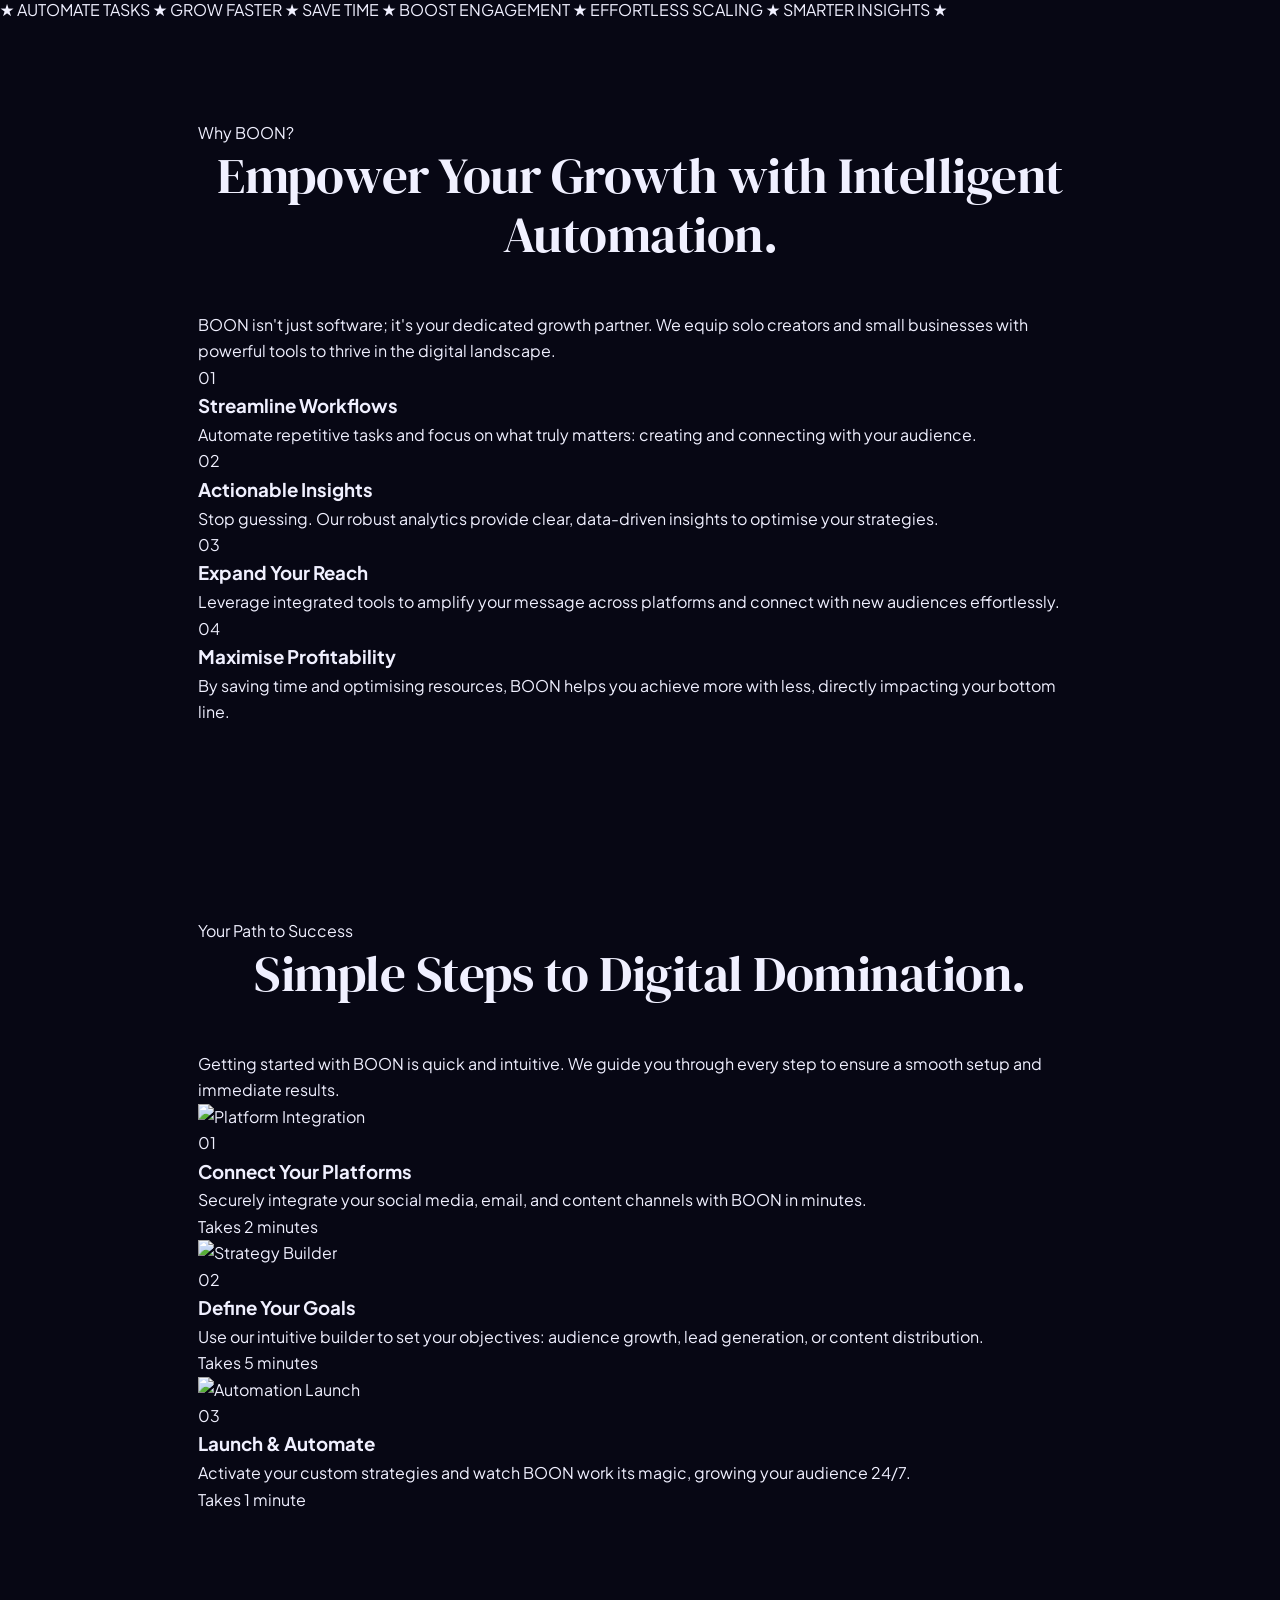
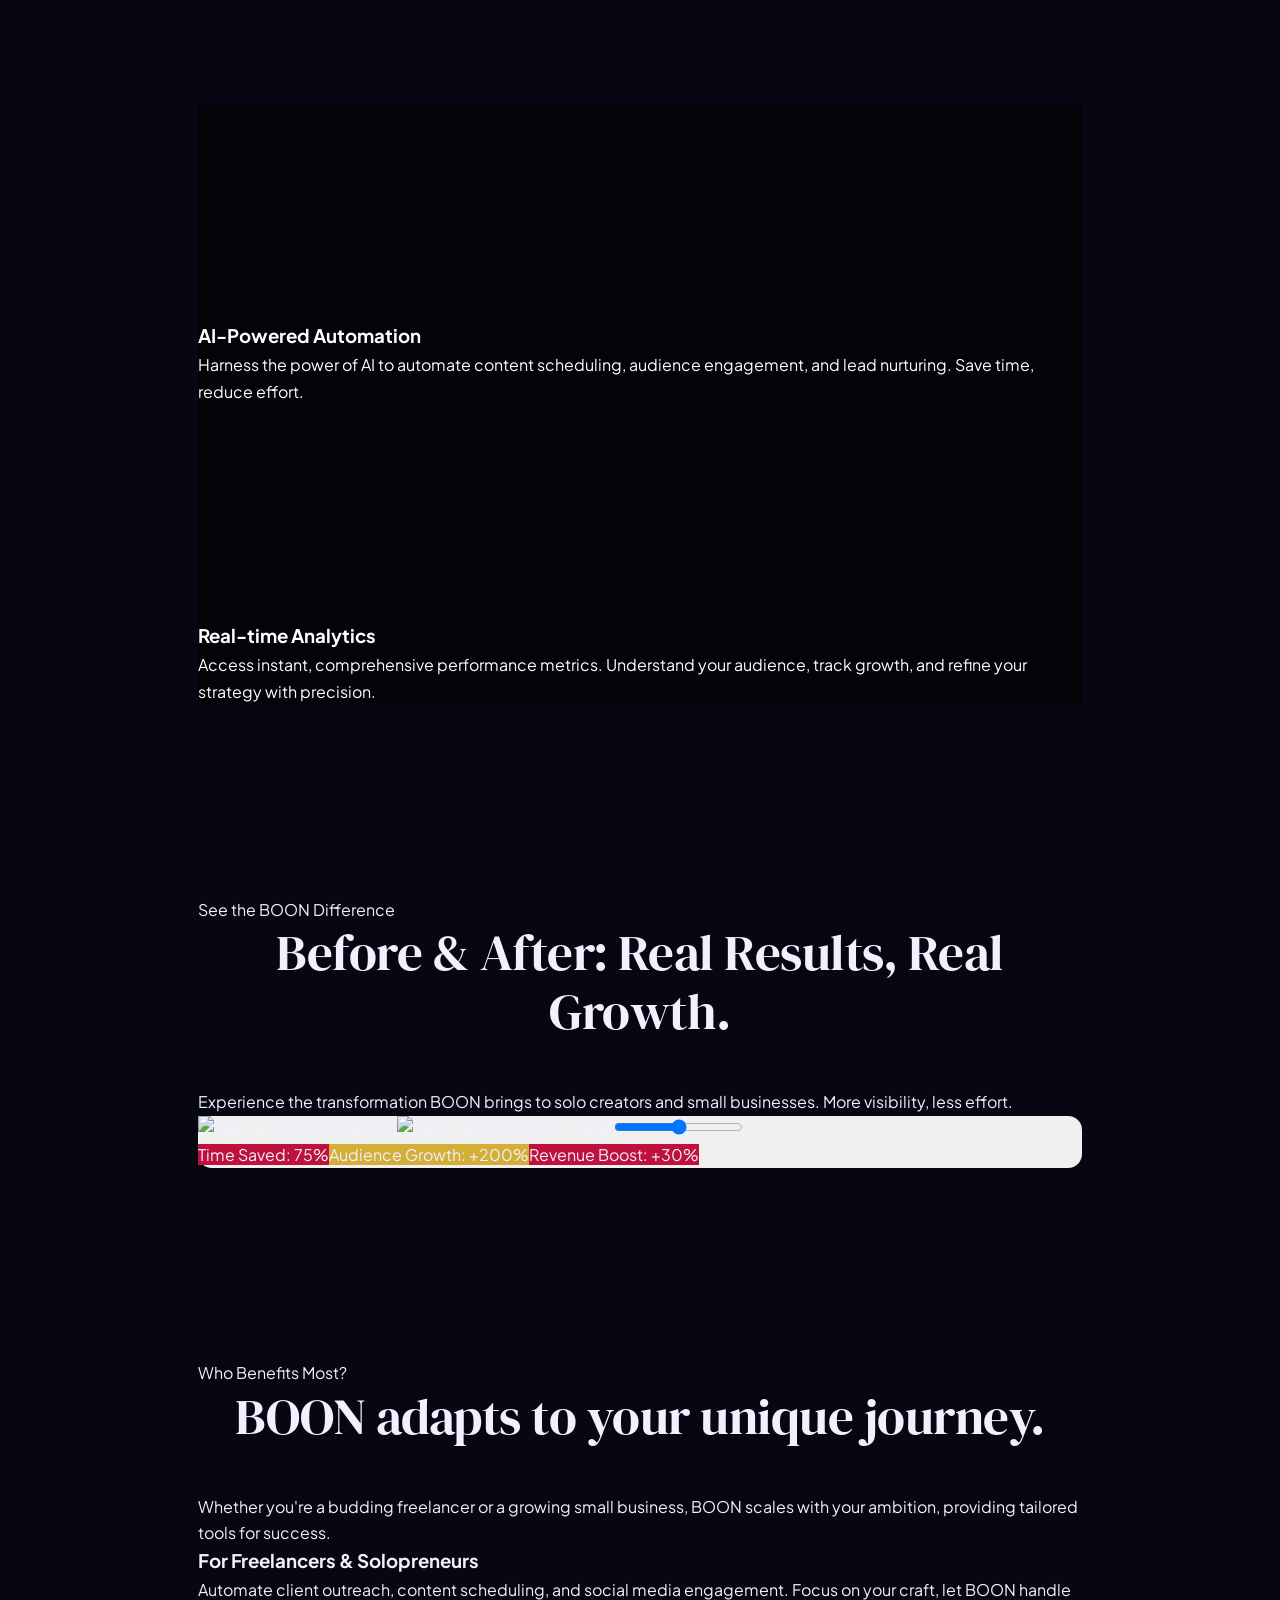
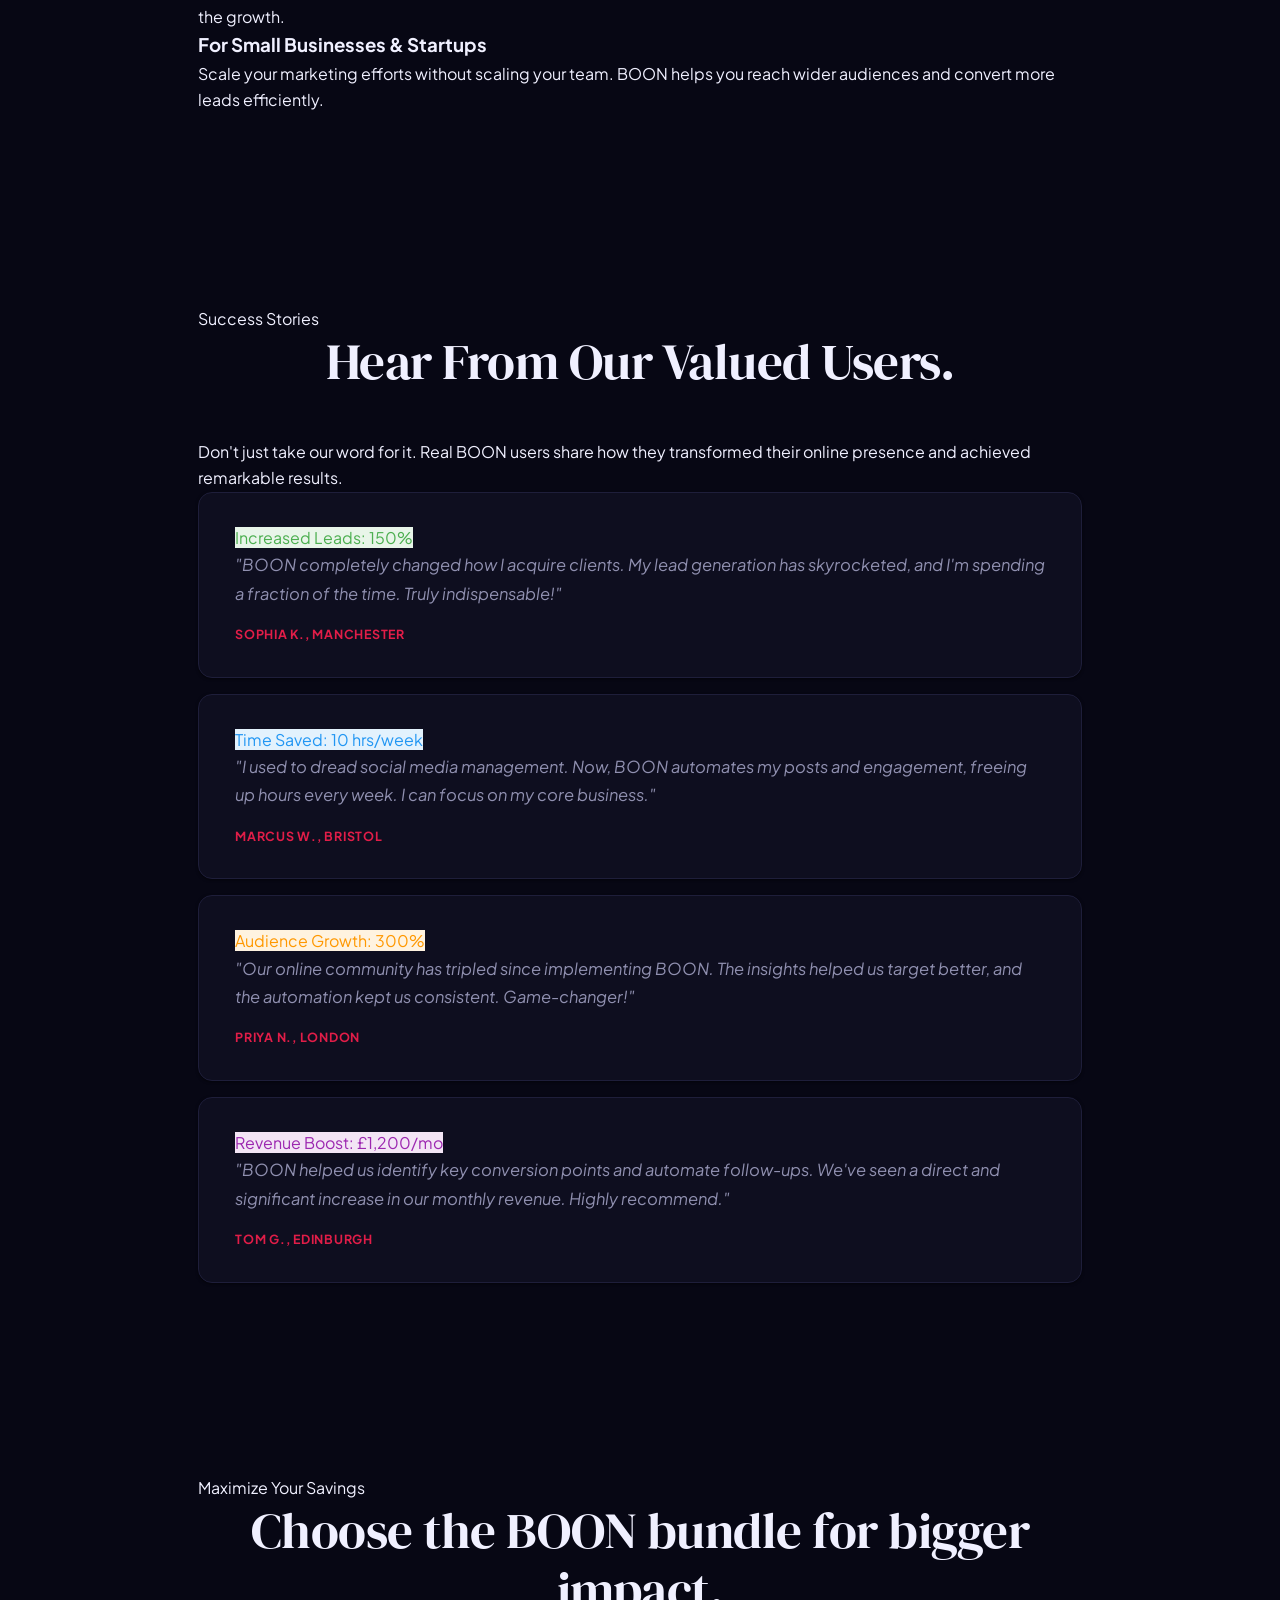
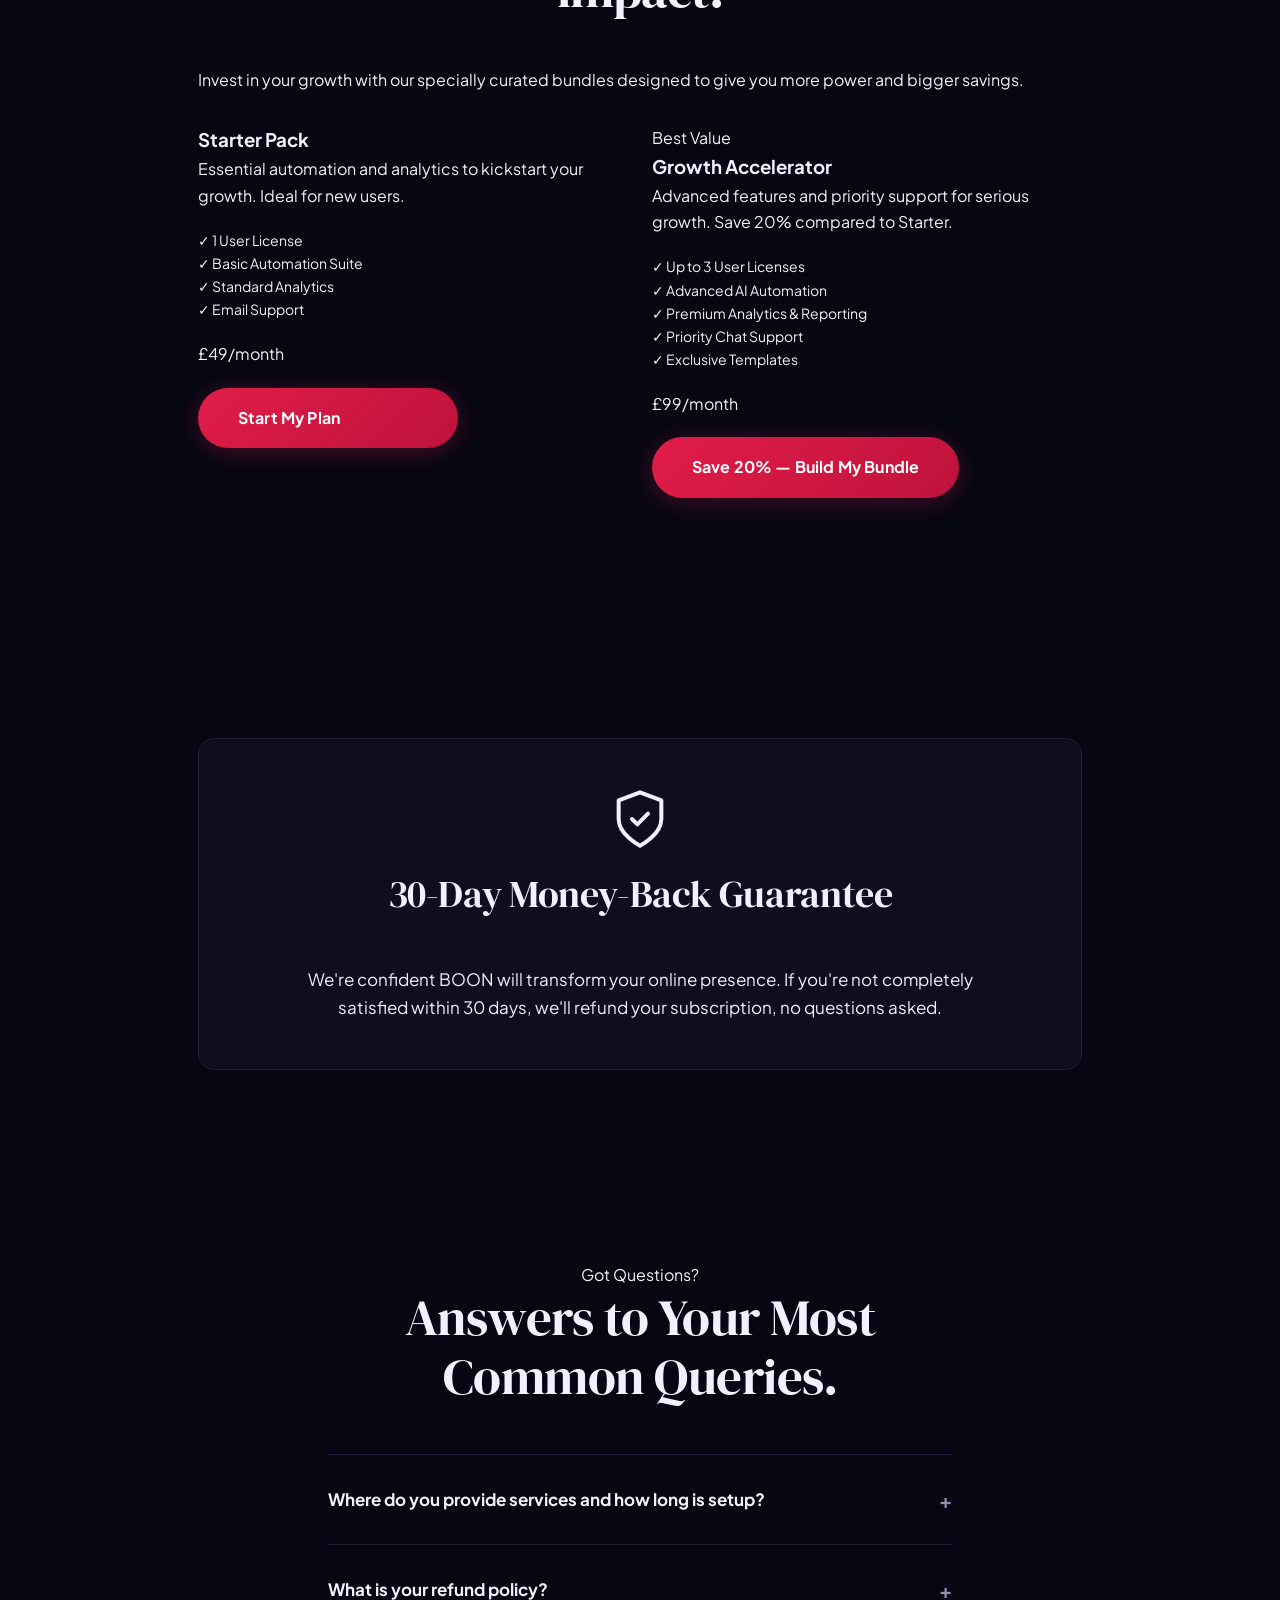
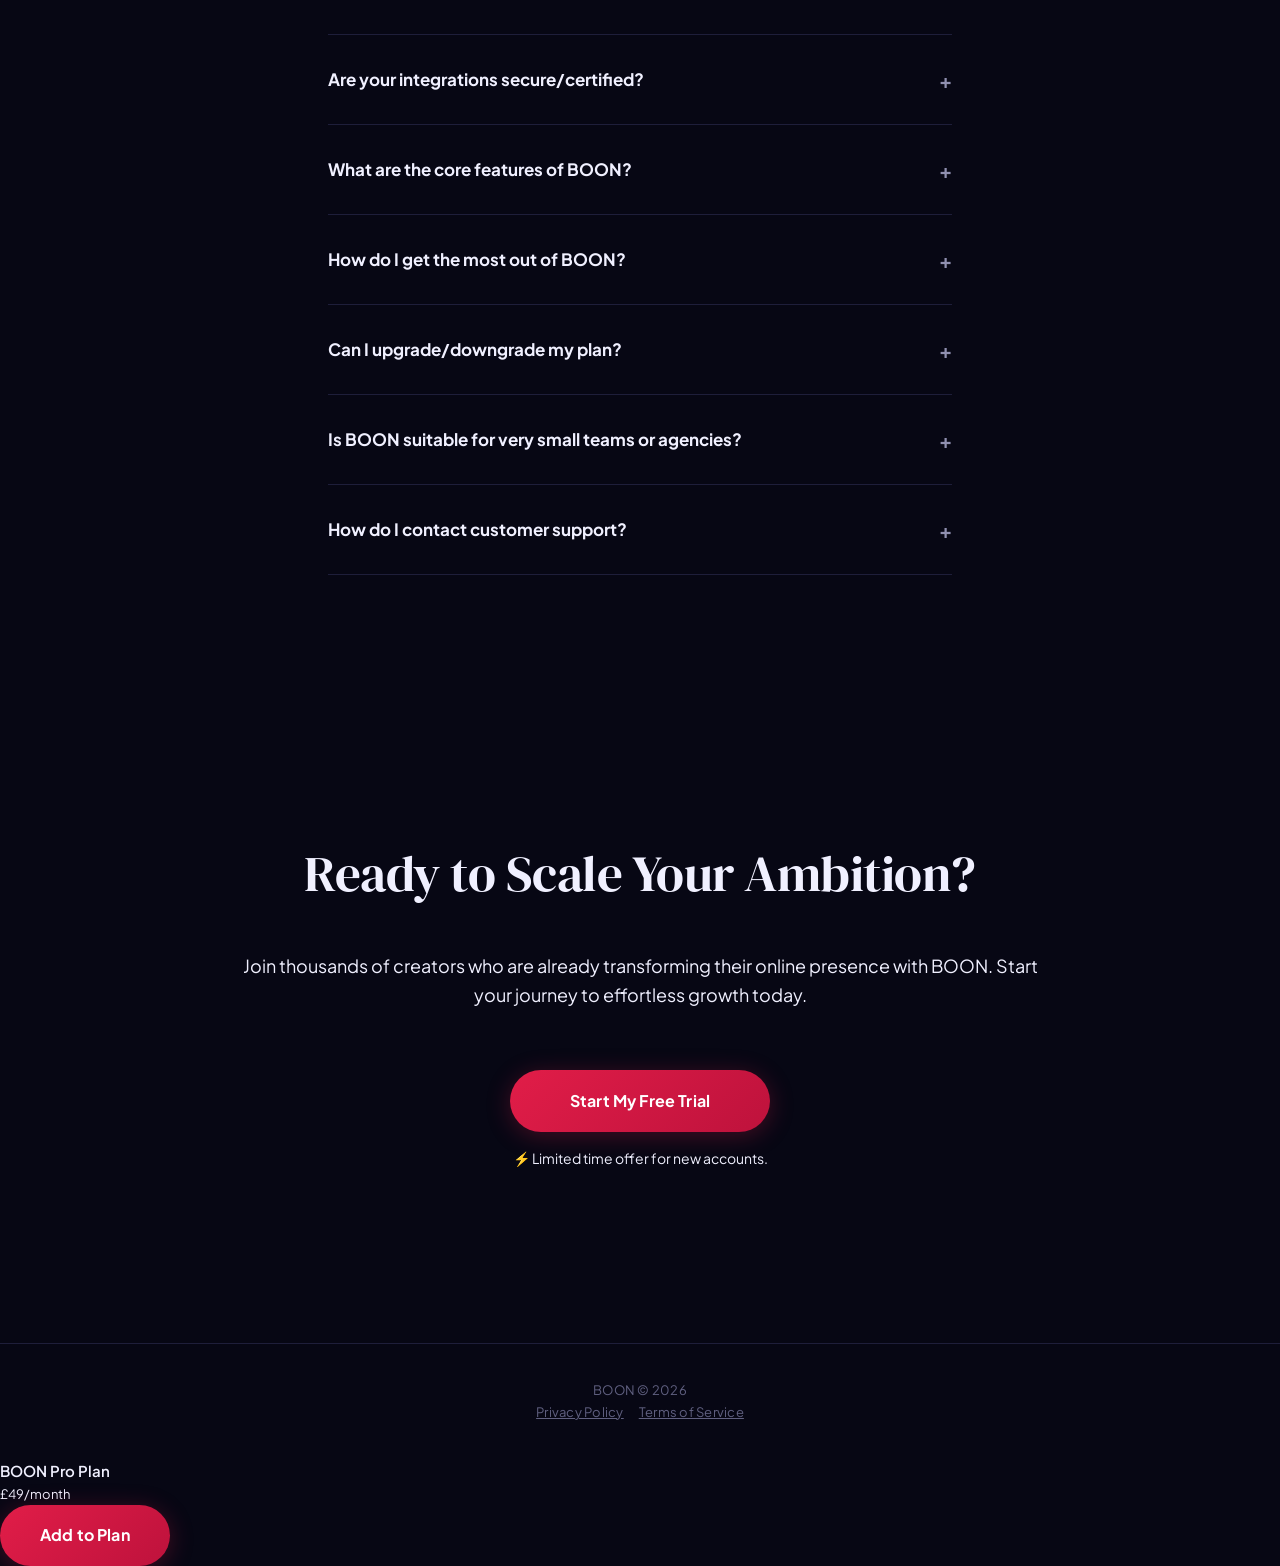
==== commit ea2d7097: "Deploy index.html via FounderOS" ====
--- a/index.html
+++ b/index.html
@@ -15,102 +15,152 @@
 </head>
 <body>
 <nav>
-<a class="logo" href="index.html" style="display:flex;align-items:center;gap:10px;text-decoration:none;"><svg viewBox='0 0 48 48' width='48' height='48'><path d='M24 4C12.95 4 4 12.95 4 24s8.95 20 20 20 20-8.95 20-20S35.05 4 24 4zm0 36c-8.82 0-16-7.18-16-16s7.18-16 16-16 16 7.18 16 16-7.18 16-16 16z' fill='#E11D48'/><path d='M24 16c-3.31 0-6 2.69-6 6s2.69 6 6 6 6-2.69 6-6-2.69-6-6-6z' fill='#E11D48' opacity='0.5'/></svg><span style="font-family:var(--font-display,serif);font-size:22px;color:var(--text,#fff);">BOON</span></a>
+<a class="logo" href="index.html" style="display:flex;align-items:center;gap:10px;text-decoration:none;"><svg viewBox='0 0 48 48' width='48' height='48'>
+  <path fill="oklch(0.50 0.046 196)" d="M24 4c-6.627 0-12 5.373-12 12v16c0 6.627 5.373 12 12 12s12-5.373 12-12V16c0-6.627-5.373-12-12-12z"/>
+</svg><span style="font-family:var(--font-display,serif);font-size:22px;color:var(--text,#fff);">BOON</span></a>
 <div class="nav-links">
 <a href="index.html">Home</a>
 <a href="services.html">Services</a>
+<a href="pricing.html">Pricing</a>
 <a href="contact.html">Contact</a>
+<a href="about.html">About</a>
+<a href="vsl.html">Watch</a>
 </div>
 <a href="contact.html" class="nav-cta">Get Started</a>
 <button class="hamburger" aria-label="Menu"><span></span><span></span><span></span></button>
 </nav>
-<head>
-    <title>BOON - Unlock Your Profit Potential</title>
-    <meta name='description' content='Maximize your profits with BOON's innovative SaaS solutions for solo consumers. Discover how our software can help you grow your audience and improve profitability.'>
-  </head>
-  <body>
-    
-    <div id='hero'>
-      <div class='product-hero-img'><span>BOON SaaS</span></div>
-      <h1>Unlock <em>Profit Potential</em></h1>
-      <p>Maximize your earnings with BOON's innovative software solutions, designed specifically for solo consumers.</p>
-      <div class='trust-signal'>Trusted by <strong>1,000+</strong> users, <strong>4.9★</strong> rating from <strong>500+</strong> reviews</div>
-      <a href='contact.html' class='btn'>Get Started</a>
-    </div>
-    <section id='features'>
-      <h2>Key Features</h2>
-      <div class='icon-grid'>
-        <div><svg><path d='M12 2C6.47 2 2 6.47 2 12s4.47 10 10 10 10-4.47 10-10S17.53 2 12 2z'/></svg><span>Easy Onboarding</span><p>Quick and simple setup process</p></div>
-        <div><svg><path d='M12 2C6.47 2 2 6.47 2 12s4.47 10 10 10 10-4.47 10-10S17.53 2 12 2z'/></svg><span>Real-time Analytics</span><p>Track your performance in real-time</p></div>
-        <div><svg><path d='M12 2C6.47 2 2 6.47 2 12s4.47 10 10 10 10-4.47 10-10S17.53 2 12 2z'/></svg><span>Customizable</span><p>Tailor the software to your needs</p></div>
-        <div><svg><path d='M12 2C6.47 2 2 6.47 2 12s4.47 10 10 10 10-4.47 10-10S17.53 2 12 2z'/></svg><span>24/7 Support</span><p>Expert support available at all times</p></div>
-      </div>
-    </section>
-    <section id='testimonials'>
-      <h2>What Our Users Say</h2>
-      <div class='testimonial-grid'>
-        <div class='testimonial-card'>
-          <p>BOON has been a game-changer for my business. I've seen a significant increase in profits since using their software.</p>
-          <div class='author'>Emily W., London</div>
-        </div>
-        <div class='testimonial-card'>
-          <p>The team at BOON is always available to help. Their support is top-notch!</p>
-          <div class='author'>David K., New York</div>
-        </div>
-        <div class='testimonial-card'>
-          <p>BOON's software is user-friendly and easy to navigate. I've been able to streamline my operations and focus on growth.</p>
-          <div class='author'>Sarah M., Sydney</div>
-        </div>
-        <div class='testimonial-card'>
-          <p>I was skeptical at first, but BOON's software has really helped me improve my profitability.</p>
-          <div class='author'>James B., Toronto</div>
-        </div>
-      </div>
-    </section>
-    <section id='faq'>
-      <h2>Frequently Asked Questions</h2>
-      <div class='faq-item'>
-        <div class='faq-question'>What is BOON?<span class='faq-chevron'>+</span></div>
-        <div class='faq-answer'>BOON is a SaaS solution designed to help solo consumers improve their profitability.</div>
-      </div>
-      <div class='faq-item'>
-        <div class='faq-question'>How does BOON work?<span class='faq-chevron'>+</span></div>
-        <div class='faq-answer'>BOON provides a range of tools and features to help users streamline their operations and increase earnings.</div>
-      </div>
-      <div class='faq-item'>
-        <div class='faq-question'>Is BOON suitable for my business?<span class='faq-chevron'>+</span></div>
-        <div class='faq-answer'>BOON is designed for solo consumers and small businesses. Contact us to discuss your specific needs.</div>
-      </div>
-      <div class='faq-item'>
-        <div class='faq-question'>How much does BOON cost?<span class='faq-chevron'>+</span></div>
-        <div class='faq-answer'>Our pricing plans start at $X per month. Contact us for a custom quote.</div>
-      </div>
-      <div class='faq-item'>
-        <div class='faq-question'>Do you offer support?<span class='faq-chevron'>+</span></div>
-        <div class='faq-answer'>Yes, we offer 24/7 support to all our users.</div>
-      </div>
-      <div class='faq-item'>
-        <div class='faq-question'>Can I cancel my subscription?<span class='faq-chevron'>+</span></div>
-        <div class='faq-answer'>Yes, you can cancel your subscription at any time. Contact us for more information.</div>
-      </div>
-      <div class='faq-item'>
-        <div class='faq-question'>How do I get started?<span class='faq-chevron'>+</span></div>
-        <div class='faq-answer'>Simply sign up on our website or contact us to discuss your needs.</div>
-      </div>
-      <div class='faq-item'>
-        <div class='faq-question'>What if I need help?<span class='faq-chevron'>+</span></div>
-        <div class='faq-answer'>Our support team is always available to help. Contact us at <a href='mailto:support@boon.com'>support@boon.com</a>.</div>
-      </div>
-    </section>
-    <section id='cta'>
-      <h2>Get Started with BOON Today</h2>
-      <p>Sign up now and start improving your profitability.</p>
-      <a href='contact.html' class='btn'>Get Started</a>
-    </section>
-    <div class='sticky-mobile-cta'><a href='contact.html' class='btn'>Get in Touch</a></div>
-    <footer>&copy; 2026 BOON. All rights reserved.</footer>
-  </body>
-</html>
+<!DOCTYPE html><html lang='en'><head><meta charset='UTF-8'><meta name='viewport' content='width=device-width, initial-scale=1.0'><title>BOON: Effortlessly Amplify Your Online Presence</title><meta name='description' content='BOON streamlines your online workflow, automates tasks, and helps solo consumers and small businesses grow their audience and boost profitability. Start your free trial today.'></head><body><div class='announce'><span>Unlock your potential · Achieve more with BOON · Rated 4.9&#9733;</span></div><main><section id='hero'><div class='pdp-grid wrap'><div class='gallery reveal'><div class='gallery-badge'>&#9733; Trusted by 2,900+ creators</div><div class='gallery-main'><img src='https://via.placeholder.com/600x750/D1C4E9/FFFFFF?text=BOON+Dashboard+UI+1' alt='BOON Dashboard User Interface' class='main-product-img'></div><div class='gallery-thumbs'><div class='thumb active'><img src='https://via.placeholder.com/100x125/D1C4E9/FFFFFF?text=UI+1' alt='Thumbnail 1'></div><div class='thumb'><img src='https://via.placeholder.com/100x125/C5CAE9/FFFFFF?text=UI+2' alt='Thumbnail 2'></div><div class='thumb'><img src='https://via.placeholder.com/100x125/BBDEFB/FFFFFF?text=UI+3' alt='Thumbnail 3'></div><div class='thumb'><img src='https://via.placeholder.com/100x125/90CAF9/FFFFFF?text=UI+4' alt='Thumbnail 4'></div><div class='thumb'><img src='https://via.placeholder.com/100x125/64B5F6/FFFFFF?text=UI+5' alt='Thumbnail 5'></div></div></div><div class='buybox reveal'><div class='stars' style='color: #FFD700;'>&#9733;&#9733;&#9733;&#9733;&#9733; <span style='color: var(--ink-faint);'>4.8&#9733; (2,900+ Reviews)</span></div><h1 class='p-title serif'>Effortlessly Amplify Your Online <em>Presence</em></h1><p class='p-sub'>Struggling to stand out? Wasting hours on manual tasks? BOON streamlines your workflow and grows your audience, automatically.</p><div class='price-row'><span class='price-now current-price'>£49/month</span><span class='price-was'>£69/month</span><span class='price-save'>Save 29%</span></div><div class='bundles'><div class='bundle active' data-price='49' data-name='Starter Plan'><div class='radio'></div><div><div class='b-name'>Starter Plan</div><div class='b-desc'>Perfect for solo creators getting started.</div></div><div class='b-price'>£49/month</div></div><div class='bundle' data-price='39' data-name='Pro Plan (Annual)'><div class='radio'></div><div><div class='b-name'>Pro Plan (Annual)</div><div class='b-desc'>Most popular! Save big on yearly commitment.</div></div><div class='b-price'>£39/month</div><div class='b-flag'>Best Value</div></div><div class='bundle' data-price='99' data-name='Team Plan'><div class='radio'></div><div><div class='b-name'>Team Plan</div><div class='b-desc'>Collaboration tools for small teams up to 3 users.</div></div><div class='b-price'>£99/month</div></div></div><div class='swatches'><button class='swatch active' data-variant='Monthly'><span style='background-color: var(--ink);' title='Monthly'></span></button><button class='swatch' data-variant='Annual'><span style='background-color: var(--accent-d);' title='Annual'></span></button><button class='swatch' data-variant='Lifetime'><span style='background-color: #D4AF37;' title='Lifetime'></span></button></div><div style='display:flex; gap:10px; align-items:center;'><div class='qty'><button class='qty-minus'>-</button><input type='number' value='1' min='1' max='9' readonly><button class='qty-plus'>+</button></div><a href='checkout.html' class='btn btn-primary primary-cta-btn'>Add to Plan - £49/mo</a></div><a href='contact.html' class='btn btn-ghost'>Request a Demo</a><div class='trust-row'><div class='t'><b>Instant Setup</b><span>Activate in minutes</span></div><div class='t'><b>30-Day Money-Back</b><span>Risk-free guarantee</span></div><div class='t'><b>Secure & Private</b><span>Your data is protected</span></div></div><ul style='list-style:none; padding:0; margin-top:18px; display:flex; flex-direction:column; gap:8px; font-size:15px; color:var(--ink-soft);'><li>&#10003; Automate repetitive tasks</li><li>&#10003; Gain actionable audience insights</li><li>&#10003; Expand your digital reach</li><li>&#10003; Save countless hours every week</li><li>&#10003; Boost engagement with smart tools</li></ul></div></div></section><div class='strip reveal'><div class='marquee'><span>&#9733; AUTOMATE TASKS &#9733; GROW FASTER &#9733; SAVE TIME &#9733; BOOST ENGAGEMENT &#9733; EFFORTLESS SCALING &#9733; SMARTER INSIGHTS &#9733;</span></div></div><section class='bg-sand'><div class='wrap'><div class='sec-head reveal'><span class='eyebrow'>Why BOON?</span><h2 class='serif'>Empower Your Growth with Intelligent Automation.</h2><p>BOON isn't just software; it's your dedicated growth partner. We equip solo creators and small businesses with powerful tools to thrive in the digital landscape.</p></div><div class='benefits reveal'><div class='benefit'><span class='num'>01</span><h3>Streamline Workflows</h3><p>Automate repetitive tasks and focus on what truly matters: creating and connecting with your audience.</p></div><div class='benefit'><span class='num'>02</span><h3>Actionable Insights</h3><p>Stop guessing. Our robust analytics provide clear, data-driven insights to optimise your strategies.</p></div><div class='benefit'><span class='num'>03</span><h3>Expand Your Reach</h3><p>Leverage integrated tools to amplify your message across platforms and connect with new audiences effortlessly.</p></div><div class='benefit'><span class='num'>04</span><h3>Maximise Profitability</h3><p>By saving time and optimising resources, BOON helps you achieve more with less, directly impacting your bottom line.</p></div></div></div></section><section><div class='wrap'><div class='sec-head reveal'><span class='eyebrow'>Your Path to Success</span><h2 class='serif'>Simple Steps to Digital Domination.</h2><p>Getting started with BOON is quick and intuitive. We guide you through every step to ensure a smooth setup and immediate results.</p></div><div class='steps reveal'><div class='step'><div class='step-img'><img src='https://via.placeholder.com/400x300/C5CAE9/FFFFFF?text=UI+Integration' alt='Platform Integration'></div><span class='step-n'>01</span><h3>Connect Your Platforms</h3><p>Securely integrate your social media, email, and content channels with BOON in minutes.</p><span class='step-time'>Takes 2 minutes</span></div><div class='step'><div class='step-img'><img src='https://via.placeholder.com/400x300/BBDEFB/FFFFFF?text=Strategy+Builder' alt='Strategy Builder'></div><span class='step-n'>02</span><h3>Define Your Goals</h3><p>Use our intuitive builder to set your objectives: audience growth, lead generation, or content distribution.</p><span class='step-time'>Takes 5 minutes</span></div><div class='step'><div class='step-img'><img src='https://via.placeholder.com/400x300/90CAF9/FFFFFF?text=Automation+Launch' alt='Automation Launch'></div><span class='step-n'>03</span><h3>Launch & Automate</h3><p>Activate your custom strategies and watch BOON work its magic, growing your audience 24/7.</p><span class='step-time'>Takes 1 minute</span></div></div></div></section><section class='bg-sand'><div class='wrap' style='padding:0;'><div class='dual reveal'><div class='dual-cell' style='background-image:url(https://via.placeholder.com/800x600/263238/FFFFFF?text=AI+Automation+Mockup);background-size:cover;background-position:center;'><div class='dc-body' style='background:rgba(0,0,0,0.6);color:white;min-height:300px;display:flex;flex-direction:column;justify-content:flex-end;'><h3>AI-Powered Automation</h3><p>Harness the power of AI to automate content scheduling, audience engagement, and lead nurturing. Save time, reduce effort.</p></div></div><div class='dual-cell' style='background-image:url(https://via.placeholder.com/800x600/37474F/FFFFFF?text=Realtime+Analytics+Mockup);background-size:cover;background-position:center;'><div class='dc-body' style='background:rgba(0,0,0,0.6);color:white;min-height:300px;display:flex;flex-direction:column;justify-content:flex-end;'><h3>Real-time Analytics</h3><p>Access instant, comprehensive performance metrics. Understand your audience, track growth, and refine your strategy with precision.</p></div></div></div></div></section><section><div class='wrap'><div class='sec-head reveal'><span class='eyebrow'>See the BOON Difference</span><h2 class='serif'>Before & After: Real Results, Real Growth.</h2><p>Experience the transformation BOON brings to solo creators and small businesses. More visibility, less effort.</p></div><div class='ba reveal' style='background:#f0f0f0; border-radius:var(--radius);'><img src='https://via.placeholder.com/800x1000/BDBDBD/FFFFFF?text=Manual+Workflow+Before' class='ba-img ba-before' alt='Manual Workflow Before'><img src='https://via.placeholder.com/800x1000/616161/FFFFFF?text=Automated+Workflow+After' class='ba-img ba-after' alt='Automated Workflow After'><input type='range' class='ba-range' min='0' max='100' value='50' style='--split:50%;'><div class='ba-stats'><span class='ba-stat-pill' style='background: var(--primary-hover);'>Time Saved: 75%</span><span class='ba-stat-pill' style='background: #D4AF37;'>Audience Growth: +200%</span><span class='ba-stat-pill' style='background: var(--primary-hover);'>Revenue Boost: +30%</span></div></div></div></section><section class='bg-sand'><div class='wrap'><div class='sec-head reveal'><span class='eyebrow'>Who Benefits Most?</span><h2 class='serif'>BOON adapts to your unique journey.</h2><p>Whether you're a budding freelancer or a growing small business, BOON scales with your ambition, providing tailored tools for success.</p></div><div class='dual reveal'><div class='dual-cell'><div class='dc-body'><h3>For Freelancers & Solopreneurs</h3><p>Automate client outreach, content scheduling, and social media engagement. Focus on your craft, let BOON handle the growth.</p></div></div><div class='dual-cell'><div class='dc-body'><h3>For Small Businesses & Startups</h3><p>Scale your marketing efforts without scaling your team. BOON helps you reach wider audiences and convert more leads efficiently.</p></div></div></div></div></section><section><div class='wrap'><div class='sec-head reveal'><span class='eyebrow'>Success Stories</span><h2 class='serif'>Hear From Our Valued Users.</h2><p>Don't just take our word for it. Real BOON users share how they transformed their online presence and achieved remarkable results.</p></div><div class='testimonial-grid reveal'><div class='testimonial-card'><span class='result-badge' style='background: #E8F5E9; border-color: #A5D6A7; color: #4CAF50;'>Increased Leads: 150%</span><p>"BOON completely changed how I acquire clients. My lead generation has skyrocketed, and I'm spending a fraction of the time. Truly indispensable!"</p><div class='author'>Sophia K., Manchester</div></div><div class='testimonial-card'><span class='result-badge' style='background: #E3F2FD; border-color: #90CAF9; color: #2196F3;'>Time Saved: 10 hrs/week</span><p>"I used to dread social media management. Now, BOON automates my posts and engagement, freeing up hours every week. I can focus on my core business."</p><div class='author'>Marcus W., Bristol</div></div><div class='testimonial-card'><span class='result-badge' style='background: #FFF3E0; border-color: #FFCC80; color: #FF9800;'>Audience Growth: 300%</span><p>"Our online community has tripled since implementing BOON. The insights helped us target better, and the automation kept us consistent. Game-changer!"</p><div class='author'>Priya N., London</div></div><div class='testimonial-card'><span class='result-badge' style='background: #F3E5F5; border-color: #CE93D8; color: #9C27B0;'>Revenue Boost: £1,200/mo</span><p>"BOON helped us identify key conversion points and automate follow-ups. We've seen a direct and significant increase in our monthly revenue. Highly recommend."</p><div class='author'>Tom G., Edinburgh</div></div></div></div></section><section class='bg-sand'><div class='wrap'><div class='sec-head reveal'><span class='eyebrow'>Maximize Your Savings</span><h2 class='serif'>Choose the BOON bundle for bigger impact.</h2><p>Invest in your growth with our specially curated bundles designed to give you more power and bigger savings.</p></div><div class='bundle-grid reveal'><div class='bundle' style='display:block;'><div class='radio'></div><div class='dc-body'><h3>Starter Pack</h3><p>Essential automation and analytics to kickstart your growth. Ideal for new users.</p><ul style='list-style:none; padding:0; margin-top:20px; font-size:14px; color:var(--ink-soft);'><li>&#10003; 1 User License</li><li>&#10003; Basic Automation Suite</li><li>&#10003; Standard Analytics</li><li>&#10003; Email Support</li></ul><div class='b-price' style='text-align:left; margin-top:20px;'>£49/month</div><a href='checkout.html' class='btn btn-primary' style='margin-top:20px;'>Start My Plan</a></div></div><div class='bundle active' style='display:block;'><div class='radio'></div><div class='b-flag'>Best Value</div><div class='dc-body'><h3>Growth Accelerator</h3><p>Advanced features and priority support for serious growth. Save 20% compared to Starter.</p><ul style='list-style:none; padding:0; margin-top:20px; font-size:14px; color:var(--ink-soft);'><li>&#10003; Up to 3 User Licenses</li><li>&#10003; Advanced AI Automation</li><li>&#10003; Premium Analytics & Reporting</li><li>&#10003; Priority Chat Support</li><li>&#10003; Exclusive Templates</li></ul><div class='b-price' style='text-align:left; margin-top:20px;'>£99/month</div><a href='checkout.html' class='btn btn-primary' style='margin-top:20px;'>Save 20% — Build My Bundle</a></div></div></div></div></section><section><div class='wrap'><div class='guarantee-section reveal'><div style='color:var(--accent-d); margin-bottom:15px;'><svg xmlns='http://www.w3.org/2000/svg' width='64' height='64' viewBox='0 0 24 24' fill='none' stroke='currentColor' stroke-width='1.5' stroke-linecap='round' stroke-linejoin='round' class='lucide lucide-shield-check'><path d='M12 22s8-4 8-10V5l-8-3-8 3v7c0 6 8 10 8 10z'/><path d='m9 12 2 2 4-4'/></svg></div><h2 class='serif' style='font-size:38px;'>30-Day Money-Back Guarantee</h2><p style='font-size:17px; max-width:60ch; margin:15px auto 0; color:var(--ink-soft;'>We're confident BOON will transform your online presence. If you're not completely satisfied within 30 days, we'll refund your subscription, no questions asked.</p></div></div></section><section id='faq'><div class='sec-head reveal' style='text-align:center; max-width:720px; margin:0 auto 48px;'><span class='eyebrow'>Got Questions?</span><h2 class='serif'>Answers to Your Most Common Queries.</h2></div><div class='faq-container reveal'><div class='faq-item'><div class='faq-question'>Where do you provide services and how long is setup?<span class='faq-chevron'>+</span></div><div class='faq-answer'>BOON is a cloud-based SaaS, so it can be accessed from anywhere in the world with an internet connection. Setup is typically instant once you subscribe, and integrating your platforms takes only a few minutes.</div></div><div class='faq-item'><div class='faq-question'>What is your refund policy?<span class='faq-chevron'>+</span></div><div class='faq-answer'>We offer a full 30-day money-back guarantee. If BOON doesn't meet your expectations within the first 30 days of your subscription, simply contact our support team for a full refund.</div></div><div class='faq-item'><div class='faq-question'>Are your integrations secure/certified?<span class='faq-chevron'>+</span></div><div class='faq-answer'>Yes, security is our top priority. All integrations use industry-standard OAuth 2.0 protocols and encrypted connections. We are fully compliant with GDPR and other data privacy regulations.</div></div><div class='faq-item'><div class='faq-question'>What are the core features of BOON?<span class='faq-chevron'>+</span></div><div class='faq-answer'>BOON offers AI-powered automation for social media, email marketing, content scheduling, and audience engagement. It also includes robust analytics, CRM integration, and a custom strategy builder.</div></div><div class='faq-item'><div class='faq-question'>How do I get the most out of BOON?<span class='faq-chevron'>+</span></div><div class='faq-answer'>We recommend starting with our onboarding guide and exploring the template library. Our dedicated support team and extensive knowledge base are always available to help you optimize your strategy and unlock BOON's full potential.</div></div><div class='faq-item'><div class='faq-question'>Can I upgrade/downgrade my plan?<span class='faq-chevron'>+</span></div><div class='faq-answer'>Absolutely! You can easily upgrade or downgrade your BOON subscription at any time directly from your account dashboard. Changes will be prorated and take effect immediately or at your next billing cycle.</div></div><div class='faq-item'><div class='faq-question'>Is BOON suitable for very small teams or agencies?<span class='faq-chevron'>+</span></div><div class='faq-answer'>BOON is designed primarily for solo creators and small businesses. Our Team Plan accommodates up to 3 users, making it suitable for lean teams. For larger agencies, please contact us for custom solutions.</div></div><div class='faq-item'><div class='faq-question'>How do I contact customer support?<span class='faq-chevron'>+</span></div><div class='faq-answer'>You can reach our customer support team via live chat directly within the BOON application during business hours, or by emailing support@boon.com. We aim to respond to all inquiries within 24 hours.</div></div></div></div></section><section class='bg-sand'><div class='wrap' style='text-align:center; padding-block:clamp(48px,6vw,96px);'><div class='sec-head reveal' style='margin-bottom:40px; text-align:center; max-width:800px; margin-inline:auto;'><h2 class='serif'>Ready to Scale Your Ambition?</h2><p style='font-size:18px; color:var(--ink-soft);'>Join thousands of creators who are already transforming their online presence with BOON. Start your journey to effortless growth today.</p></div><a href='contact.html' class='btn btn-primary reveal' style='padding:18px 40px; font-size:16px; margin-top:20px;'>Start My Free Trial</a><p class='reveal' style='color:var(--ink-faint); font-size:14px; margin-top:15px;'>&#9889; Limited time offer for new accounts.</p></div></section></main><footer><div class='wrap'>BOON &copy; 2026<br><a href='#privacy' style='margin-right:15px; color:var(--ink-faint);'>Privacy Policy</a><a href='#terms' style='color:var(--ink-faint);'>Terms of Service</a></div></footer><div class='sticky-mobile-cta'><a href='contact.html' class='btn btn-primary'>Start My Free Trial</a></div><div class='sticky-atc'><div class='sticky-inner'><div style='flex-grow:1;'><div style='font-weight:600; font-size:15px;'>BOON Pro Plan</div><div style='font-size:13px; color:var(--ink-soft);'>&#163;49/month</div></div><a href='checkout.html' class='btn btn-primary' style='min-width:160px;'>Add to Plan</a></div></div><script>
+// FAQ accordion
+document.querySelectorAll('.faq-item').forEach(function(item){
+  item.addEventListener('click',function(){
+    var answer=this.querySelector('.faq-answer');
+    var chevron=this.querySelector('.faq-chevron');
+    var isOpen=this.classList.contains('open');
+    document.querySelectorAll('.faq-item').forEach(function(i){
+      i.classList.remove('open');
+      i.querySelector('.faq-answer').style.maxHeight='0';
+      i.querySelector('.faq-chevron').textContent='+';
+    });
+    if(!isOpen){this.classList.add('open');answer.style.maxHeight=answer.scrollHeight+'px';chevron.textContent='×';}
+  });
+});
+// Nav scroll
+window.addEventListener('scroll',function(){document.querySelector('nav').classList.toggle('scrolled',window.scrollY>50);});
+// Hamburger menu
+var ham=document.querySelector('.hamburger');var nl=document.querySelector('.nav-links');if(ham&&nl){ham.addEventListener('click',function(){nl.classList.toggle('open');});}
+// Picker tabs (Note: Not used on index.html, but kept for full site JS)
+document.querySelectorAll('.picker-tab').forEach(function(tab){
+  tab.addEventListener('click',function(){
+    var target=this.dataset.tab;
+    document.querySelectorAll('.picker-tab').forEach(function(t){t.classList.remove('active');});
+    document.querySelectorAll('.picker-content').forEach(function(c){c.classList.remove('active');});
+    this.classList.add('active');
+    var el=document.getElementById(target);
+    if(el){el.classList.add('active');}
+  });
+});
+// Picker card select (Note: Not used on index.html, but kept for full site JS)
+document.querySelectorAll('.picker-card').forEach(function(card){
+  card.addEventListener('click',function(){
+    var parent=this.closest('.picker-content');
+    if(parent){parent.querySelectorAll('.picker-card').forEach(function(c){c.classList.remove('selected');});}
+    this.classList.add('selected');
+  });
+});
+
+// ECOMMERCE JS FOR INDEX PAGE
+
+// Bundle selector
+document.querySelectorAll('.bundle').forEach(function(bundle) {
+    bundle.addEventListener('click', function() {
+        document.querySelectorAll('.bundle').forEach(b => b.classList.remove('active'));
+        this.classList.add('active');
+        const price = this.dataset.price;
+        const name = this.dataset.name;
+        document.querySelector('.current-price').textContent = `£${price}/month`;
+        document.querySelector('.primary-cta-btn').textContent = `Add to Plan - £${price}/mo`;
+        // Update sticky ATC bar as well
+        document.querySelector('.sticky-atc .sticky-inner > div > div:first-child').textContent = `BOON ${name}`;
+        document.querySelector('.sticky-atc .sticky-inner > div > div:last-child').textContent = `£${price}/month`;
+        document.querySelector('.sticky-atc .btn-primary').textContent = `Add to Plan`;
+    });
+});
+
+// Swatch picker
+document.querySelectorAll('.swatch').forEach(function(swatch) {
+    swatch.addEventListener('click', function() {
+        document.querySelectorAll('.swatch').forEach(s => s.classList.remove('active'));
+        this.classList.add('active');
+        // You might update main product image or description based on variant here
+    });
+});
+
+// Qty stepper
+document.querySelector('.qty-minus').addEventListener('click', function() {
+    const input = this.nextElementSibling;
+    let value = parseInt(input.value);
+    if (value > 1) {
+        input.value = value - 1;
+    }
+});
+document.querySelector('.qty-plus').addEventListener('click', function() {
+    const input = this.previousElementSibling;
+    let value = parseInt(input.value);
+    if (value < 9) { // Max 9 users/seats
+        input.value = value + 1;
+    }
+});
+
+// Gallery thumbs
+document.querySelectorAll('.gallery-thumbs .thumb').forEach(function(thumb, index) {
+    thumb.addEventListener('click', function() {
+        document.querySelectorAll('.gallery-thumbs .thumb').forEach(t => t.classList.remove('active'));
+        this.classList.add('active');
+        const mainImg = document.querySelector('.main-product-img');
+        // Replace this with actual image sources if available
+        mainImg.src = `https://via.placeholder.com/600x750/${['D1C4E9','C5CAE9','BBDEFB','90CAF9','64B5F6'][index]}/FFFFFF?text=BOON+Dashboard+UI+${index+1}`;
+        mainImg.alt = `BOON Dashboard User Interface ${index+1}`;
+    });
+});
+
+// Sticky ATC
+const mainAtcBtn = document.querySelector('.primary-cta-btn');
+const stickyAtc = document.querySelector('.sticky-atc');
+if (mainAtcBtn && stickyAtc) {
+    const observer = new IntersectionObserver(entries => {
+        entries.forEach(entry => {
+            if (entry.isIntersecting) {
+                stickyAtc.classList.remove('show');
+            } else {
+                stickyAtc.classList.add('show');
+            }
+        });
+    }, { threshold: 0 }); // Trigger when any part of the button is out of view
+    observer.observe(mainAtcBtn);
+}
+
+// Before/After Slider
+document.querySelectorAll('.ba').forEach(baContainer => {
+    const range = baContainer.querySelector('.ba-range');
+    if (range) {
+        range.addEventListener('input', (e) => {
+            baContainer.style.setProperty('--split', `${e.target.value}%`);
+        });
+    }
+});
+
+// Reveal on scroll
+const revealElements = document.querySelectorAll('.reveal');
+const revealObserver = new IntersectionObserver((entries, observer) => {
+    entries.forEach(entry => {
+        if (entry.isIntersecting) {
+            entry.target.classList.add('in');
+            observer.unobserve(entry.target);
+        }
+    });
+}, { threshold: 0.1 });
+revealElements.forEach(el => revealObserver.observe(el));
+</script></body></html>
 <script>document.querySelectorAll('.faq-item').forEach(function(item){item.addEventListener('click',function(){var answer=this.querySelector('.faq-answer');var chevron=this.querySelector('.faq-chevron');var isOpen=this.classList.contains('open');document.querySelectorAll('.faq-item').forEach(function(i){i.classList.remove('open');i.querySelector('.faq-answer').style.maxHeight='0';i.querySelector('.faq-chevron').textContent='+';});if(!isOpen){this.classList.add('open');answer.style.maxHeight='2000px';chevron.textContent='×';}});});window.addEventListener('scroll',function(){document.querySelector('nav').classList.toggle('scrolled',window.scrollY>50);});</script>
 </body>
 </html>
--- a/style.css
+++ b/style.css
@@ -1 +1,105 @@
-@import url('https://fonts.googleapis.com/css2?family=DM+Serif+Display:ital@0;1&family=Plus+Jakarta+Sans:wght@300;400;500;600;700;800&display=swap'); :root { --primary: #059669; --primary-hover: #047857; --primary-shadow: #05966946; --bg: #FAFAF7; --bg-warm: #F3EDE0; --surface: #FFFFFF; --border: #E4DDD0; --border-light: #EDE8E0; --text: #171512; --text-muted: #776D62; --text-subtle: #A89D93; --shadow-sm: 0 1px 3px rgba(23,21,18,0.06),0 1px 2px rgba(23,21,18,0.03); --shadow: 0 4px 16px rgba(23,21,18,0.08),0 1px 4px rgba(23,21,18,0.04); --shadow-hover: 0 12px 40px rgba(23,21,18,0.12),0 3px 10px rgba(23,21,18,0.06); --radius: 14px; --font-display: 'DM Serif Display', serif; --font-body: 'Plus Jakarta Sans', sans-serif; } *,*::before,*::after{margin:0;padding:0;box-sizing:border-box;} html{scroll-behavior:smooth;} body{font-family:var(--font-body);background:var(--bg);color:var(--text);font-size:16px;line-height:1.65;-webkit-font-smoothing:antialiased;} nav{position:sticky;top:0;background:rgba(250,250,247,0.92);backdrop-filter:blur(20px);-webkit-backdrop-filter:blur(20px);padding:18px 48px;display:flex;justify-content:space-between;align-items:center;z-index:1000;border-bottom:1px solid var(--border);transition:box-shadow 0.3s;} nav.scrolled{box-shadow:0 4px 24px rgba(23,21,18,0.08);background:rgba(250,250,247,0.98);} .logo{color:var(--text);font-family:var(--font-display);font-size:26px;font-weight:400;text-decoration:none;letter-spacing:0.04em;} .nav-links{display:flex;gap:32px;align-items:center;} .nav-links a{color:var(--text-muted);text-decoration:none;font-size:14px;font-weight:500;transition:color 0.18s;} .nav-links a:hover{color:var(--text);} .nav-cta{background:var(--text);color:#fff;padding:10px 22px;border-radius:100px;text-decoration:none;font-weight:600;font-size:13.5px;transition:background 0.18s,transform 0.15s;} .nav-cta:hover{background:#2A2520;transform:translateY(-1px);} .hamburger{display:none;flex-direction:column;gap:5px;background:none;border:none;cursor:pointer;padding:8px;} .hamburger span{display:block;width:24px;height:2px;background:var(--text);border-radius:2px;transition:all 0.3s;} #hero img,.hero-img,.hero img{max-height:70vh;width:100%;object-fit:cover;object-position:center top;display:block;} #hero{position:relative;padding:120px 48px 110px;text-align:center;min-height:90vh;display:flex;flex-direction:column;justify-content:center;align-items:center;overflow:hidden;border-bottom:1px solid var(--border);background:radial-gradient(ellipse 90% 70% at 50% -10%,#05966914 0%,transparent 55%),radial-gradient(ellipse 60% 50% at 90% 90%,rgba(184,133,47,0.07) 0%,transparent 50%),var(--bg);} #hero::before{content:'';position:absolute;inset:0;background-image:radial-gradient(circle,rgba(23,21,18,0.14) 1px,transparent 1px);background-size:28px 28px;mask-image:radial-gradient(ellipse 75% 85% at 50% 50%,black 20%,transparent 100%);-webkit-mask-image:radial-gradient(ellipse 75% 85% at 50% 50%,black 20%,transparent 100%);opacity:0.25;pointer-events:none;} #hero::after{content:'';position:absolute;width:700px;height:700px;border-radius:50%;border:1px solid #05966912;top:50%;left:50%;transform:translate(-50%,-50%);pointer-events:none;box-shadow:0 0 0 60px #05966906;} #hero h1{font-family:var(--font-display);font-size:clamp(2.8rem,7vw,5.4rem);font-weight:400;line-height:1.08;max-width:840px;margin-bottom:28px;letter-spacing:-0.01em;position:relative;z-index:1;animation:fadeUp 0.7s ease both;} #hero p{font-size:18px;color:var(--text-muted);max-width:520px;margin:0 auto 46px;line-height:1.72;position:relative;z-index:1;animation:fadeUp 0.7s 0.1s ease both;} .trust-signal{font-size:12px;color:var(--text-subtle);margin-top:20px;font-weight:600;letter-spacing:0.08em;text-transform:uppercase;position:relative;z-index:1;animation:fadeUp 0.7s 0.3s ease both;} .btn{display:inline-block;background:var(--primary);color:#fff;padding:17px 40px;border-radius:100px;text-decoration:none;font-size:16px;font-weight:700;border:none;cursor:pointer;transition:background 0.18s,transform 0.15s,box-shadow 0.18s;min-width:260px;letter-spacing:0.01em;position:relative;z-index:1;box-shadow:0 4px 24px var(--primary-shadow);animation:fadeUp 0.7s 0.2s ease both;} .btn:hover{background:var(--primary-hover);transform:translateY(-2px);box-shadow:0 10px 36px var(--primary-shadow);} .btn:active{transform:translateY(0);} section{padding:96px 48px;max-width:980px;margin:0 auto;} h2{font-family:var(--font-display);font-size:clamp(2rem,4.5vw,3.2rem);font-weight:400;margin-bottom:48px;text-align:center;letter-spacing:-0.01em;line-height:1.15;} #about{text-align:center;font-size:18px;color:var(--text-muted);line-height:1.75;} .service-cards{display:grid;grid-template-columns:1fr;gap:16px;margin-top:40px;} @media(min-width:640px){.service-cards{grid-template-columns:repeat(auto-fit,minmax(280px,1fr));}} .service-card{background:var(--surface);border:1px solid var(--border);border-radius:var(--radius);padding:36px;text-align:left;box-shadow:var(--shadow-sm);transition:box-shadow 0.25s,transform 0.2s,border-color 0.2s;} .service-card:hover{box-shadow:var(--shadow-hover);transform:translateY(-3px);border-color:var(--border-light);} .service-card h3{font-size:17.5px;font-weight:700;margin-bottom:12px;} .service-card p{color:var(--text-muted);font-size:15.5px;margin:0;line-height:1.65;} .service-card ul{list-style:none;margin-top:18px;} .service-card ul li{color:var(--text-muted);font-size:14.5px;padding:7px 0;border-bottom:1px solid var(--border-light);display:flex;align-items:center;gap:10px;} .service-card ul li:last-child{border-bottom:none;} .service-card ul li::before{content:'';width:5px;height:5px;border-radius:50%;background:var(--primary);flex-shrink:0;} .service-card .author{font-family:var(--font-display);font-style:italic;font-size:24px;color:var(--primary);margin-top:22px;display:block;} #testimonials{position:relative;background:var(--bg-warm);border-radius:24px;padding:80px 56px;margin:0 auto;max-width:980px;overflow:hidden;} #testimonials::before{content:'\\201C';position:absolute;font-family:var(--font-display);font-size:320px;line-height:1;color:rgba(23,21,18,0.07);top:-30px;left:20px;pointer-events:none;user-select:none;} .testimonial-card{background:var(--surface);border:1px solid rgba(228,221,208,0.8);border-radius:var(--radius);padding:32px 36px;margin-bottom:16px;box-shadow:var(--shadow-sm);position:relative;z-index:1;transition:box-shadow 0.22s,transform 0.18s;} .testimonial-card:last-child{margin-bottom:0;} .testimonial-card:hover{box-shadow:var(--shadow);transform:translateY(-1px);} .testimonial-card p{font-style:italic;color:var(--text-muted);font-size:16.5px;margin-bottom:16px;line-height:1.72;} .testimonial-card .author{font-weight:700;color:var(--text);font-size:12.5px;letter-spacing:0.06em;text-transform:uppercase;} #faq{max-width:720px;} .faq-item{border-bottom:1px solid var(--border);padding:28px 0;cursor:pointer;} .faq-item:first-of-type{border-top:1px solid var(--border);} .faq-question{font-size:17px;font-weight:700;display:flex;justify-content:space-between;align-items:center;gap:16px;} .faq-chevron{font-size:20px;color:var(--text-muted);transition:transform 0.3s;flex-shrink:0;} .faq-item.open .faq-chevron{transform:rotate(45deg);} .faq-answer{color:var(--text-muted);font-size:15.5px;line-height:1.7;max-height:0;overflow:hidden;transition:max-height 0.35s ease,padding 0.3s;} .faq-item.open .faq-answer{padding-top:14px;} #cta{text-align:center;padding:112px 48px;background:radial-gradient(ellipse 80% 70% at 50% 50%,#0596690f 0%,transparent 65%),var(--bg);} .risk-reversal{color:var(--text-subtle);font-size:14.5px;margin-top:22px;} .contact-form{display:flex;flex-direction:column;gap:14px;max-width:520px;margin:0 auto;} .contact-form input,.contact-form textarea{width:100%;padding:15px 20px;border:1.5px solid var(--border);border-radius:10px;background:var(--surface);color:var(--text);font-size:15px;font-family:var(--font-body);transition:border-color 0.18s,box-shadow 0.18s;box-shadow:var(--shadow-sm);} .contact-form input:focus,.contact-form textarea:focus{outline:none;border-color:var(--primary);box-shadow:0 0 0 3px var(--primary-shadow);} .contact-form input::placeholder,.contact-form textarea::placeholder{color:var(--text-subtle);} .contact-form textarea{min-height:140px;resize:vertical;} .contact-form button{width:100%;min-width:0;} footer{text-align:center;padding:36px;color:var(--text-subtle);font-size:13px;border-top:1px solid var(--border);background:var(--surface);letter-spacing:0.02em;} .sticky-mobile-cta{display:none;} @keyframes fadeUp{from{opacity:0;transform:translateY(18px);}to{opacity:1;transform:translateY(0);}} @media(max-width:768px){ nav{flex-direction:column;gap:12px;padding:14px 20px;} .nav-links{display:none;position:absolute;top:100%;left:0;right:0;background:rgba(250,250,247,0.98);flex-direction:column;gap:0;padding:16px 0;border-bottom:1px solid var(--border);} .nav-links.open{display:flex;} .nav-links a{padding:14px 24px;border-bottom:1px solid var(--border);} .hamburger{display:flex;} .nav-cta{display:none;} #hero{padding:80px 20px;min-height:auto;} #hero::after{width:320px;height:320px;} section{padding:64px 20px;} #testimonials{padding:52px 24px;border-radius:18px;} #testimonials::before{font-size:200px;} .testimonial-card{padding:24px;} #cta{padding:80px 20px;} .btn{min-width:0;width:100%;} .sticky-mobile-cta{display:block;position:fixed;bottom:0;left:0;width:100%;background:rgba(250,250,247,0.96);backdrop-filter:blur(20px);-webkit-backdrop-filter:blur(20px);padding:12px 16px 20px;border-top:1px solid var(--border);z-index:999;} .sticky-mobile-cta .btn{width:100%;text-align:center;font-size:16px;padding:16px;} } @media(min-width:769px){.sticky-mobile-cta{display:none;}} +@import url('https://fonts.googleapis.com/css2?family=DM+Serif+Display:ital@0;1&family=Plus+Jakarta+Sans:wght@300;400;500;600;700;800&display=swap');
+:root {
+    --primary: #E11D48;
+    --primary-hover: #BE123C;
+    --primary-shadow: #E11D4846;
+    --bg: #070714;
+    --bg-card: #0E0E1F;
+    --bg-warm: #0A0A1A;
+    --surface: #13132A;
+    --border: #1E1E3A;
+    --border-light: #252545;
+    --text: #F0F0FF;
+    --text-muted: #9090B0;
+    --text-subtle: #606080;
+    --shadow-sm: 0 1px 3px rgba(0,0,0,0.5);
+    --shadow: 0 4px 16px rgba(0,0,0,0.6);
+    --shadow-hover: 0 12px 40px rgba(0,0,0,0.7);
+    --radius: 14px;
+    --font-display: 'DM Serif Display', serif;
+    --font-body: 'Plus Jakarta Sans', sans-serif;
+}
+*,*::before,*::after{margin:0;padding:0;box-sizing:border-box;}
+html{scroll-behavior:smooth;}
+body{font-family:var(--font-body);background:var(--bg);color:var(--text);font-size:16px;line-height:1.65;-webkit-font-smoothing:antialiased;}
+nav{position:sticky;top:0;background:rgba(7,7,20,0.92);backdrop-filter:blur(20px);-webkit-backdrop-filter:blur(20px);padding:18px 48px;display:flex;justify-content:space-between;align-items:center;z-index:1000;border-bottom:1px solid var(--border);transition:box-shadow 0.3s;}
+nav.scrolled{box-shadow:0 4px 24px rgba(0,0,0,0.6);}
+.logo{color:var(--text);font-family:var(--font-display);font-size:26px;font-weight:400;text-decoration:none;letter-spacing:0.04em;}
+.nav-links{display:flex;gap:32px;align-items:center;}
+.nav-links a{color:var(--text-muted);text-decoration:none;font-size:14px;font-weight:500;transition:color 0.18s;}
+.nav-links a:hover{color:var(--text);}
+.nav-cta{background:linear-gradient(135deg,#E11D48,#BE123C);color:#fff;padding:10px 22px;border-radius:100px;text-decoration:none;font-size:13.5px;transition:opacity 0.18s,transform 0.15s;}
+.nav-cta:hover{opacity:0.9;transform:translateY(-1px);}
+.hamburger{display:none;flex-direction:column;gap:5px;background:none;border:none;cursor:pointer;padding:8px;}
+.hamburger span{display:block;width:24px;height:2px;background:var(--text);border-radius:2px;transition:all 0.3s;}
+#hero img,.hero-img,.hero img{max-height:70vh;width:100%;object-fit:cover;object-position:center top;display:block;}
+#hero{position:relative;padding:120px 48px 110px;text-align:center;min-height:90vh;display:flex;flex-direction:column;justify-content:center;align-items:center;overflow:hidden;border-bottom:1px solid var(--border);background:radial-gradient(ellipse 100% 80% at 50% -20%,#E11D4828 0%,transparent 60%),radial-gradient(ellipse 60% 50% at 90% 90%,#BE123C1e 0%,transparent 50%),var(--bg);}
+#hero::before{content:'';position:absolute;inset:0;background-image:radial-gradient(circle,rgba(255,255,255,0.06) 1px,transparent 1px);background-size:32px 32px;mask-image:radial-gradient(ellipse 80% 90% at 50% 50%,black 20%,transparent 100%);-webkit-mask-image:radial-gradient(ellipse 80% 90% at 50% 50%,black 20%,transparent 100%);opacity:0.4;pointer-events:none;}
+#hero h1{font-family:var(--font-display);font-size:clamp(2.8rem,7vw,5.4rem);font-weight:400;line-height:1.08;max-width:840px;margin-bottom:28px;letter-spacing:-0.01em;background:linear-gradient(135deg,#fff 60%,#E11D48 100%);-webkit-background-clip:text;-webkit-text-fill-color:transparent;background-clip:text;position:relative;z-index:1;animation:fadeUp 0.7s ease both;}
+#hero p{font-size:18px;color:var(--text-muted);max-width:520px;margin:0 auto 46px;line-height:1.72;position:relative;z-index:1;animation:fadeUp 0.7s 0.1s ease both;}
+.trust-signal{font-size:12px;color:var(--text-subtle);margin-top:20px;font-weight:600;letter-spacing:0.08em;text-transform:uppercase;position:relative;z-index:1;animation:fadeUp 0.7s 0.3s ease both;}
+.btn{display:inline-block;background:linear-gradient(135deg,#E11D48,#BE123C);color:#fff;padding:17px 40px;border-radius:100px;text-decoration:none;font-size:16px;font-weight:700;border:none;cursor:pointer;transition:opacity 0.18s,transform 0.15s,box-shadow 0.18s;min-width:260px;letter-spacing:0.01em;position:relative;z-index:1;box-shadow:0 4px 24px var(--primary-shadow);animation:fadeUp 0.7s 0.2s ease both;}
+.btn:hover{opacity:0.92;transform:translateY(-2px);box-shadow:0 10px 36px var(--primary-shadow);}
+.btn:active{transform:translateY(0);}
+section{padding:96px 48px;max-width:980px;margin:0 auto;}
+h2{font-family:var(--font-display);font-size:clamp(2rem,4.5vw,3.2rem);font-weight:400;margin-bottom:48px;text-align:center;letter-spacing:-0.01em;line-height:1.15;}
+#about{text-align:center;font-size:18px;color:var(--text-muted);line-height:1.75;}
+.service-cards{display:grid;grid-template-columns:1fr;gap:16px;margin-top:40px;}
+@media(min-width:640px){.service-cards{grid-template-columns:repeat(auto-fit,minmax(280px,1fr));}}
+.service-card{background:var(--surface);border:1px solid var(--border);border-radius:var(--radius);padding:36px;text-align:left;box-shadow:var(--shadow-sm);transition:box-shadow 0.25s,transform 0.2s,border-color 0.2s;}
+.service-card:hover{box-shadow:var(--shadow-hover);transform:translateY(-3px);border-color:var(--border-light);}
+.service-card h3{font-size:17.5px;font-weight:700;margin-bottom:12px;}
+.service-card p{color:var(--text-muted);font-size:15.5px;margin:0;line-height:1.65;}
+.service-card ul{list-style:none;margin-top:18px;}
+.service-card ul li{color:var(--text-muted);font-size:14.5px;padding:7px 0;border-bottom:1px solid var(--border-light);display:flex;align-items:center;gap:10px;}
+.service-card ul li:last-child{border-bottom:none;}
+.service-card ul li::before{content:'';width:5px;height:5px;border-radius:50%;background:var(--primary);flex-shrink:0;}
+.service-card .author{font-family:var(--font-display);font-style:italic;font-size:24px;color:var(--primary);margin-top:22px;display:block;}
+#testimonials{position:relative;background:var(--bg-warm);border-radius:24px;padding:80px 56px;margin:0 auto;max-width:980px;overflow:hidden;border:1px solid var(--border);}
+#testimonials::before{content:'\201C';position:absolute;font-family:var(--font-display);font-size:320px;line-height:1;color:rgba(255,255,255,0.03);top:-30px;left:20px;pointer-events:none;user-select:none;}
+.testimonial-card{background:var(--bg-card);border:1px solid var(--border);border-radius:var(--radius);padding:32px 36px;margin-bottom:16px;box-shadow:var(--shadow-sm);position:relative;z-index:1;transition:box-shadow 0.22s,transform 0.18s;}
+.testimonial-card:last-child{margin-bottom:0;}
+.testimonial-card:hover{box-shadow:var(--shadow);transform:translateY(-1px);}
+.testimonial-card p{font-style:italic;color:var(--text-muted);font-size:16.5px;margin-bottom:16px;line-height:1.72;}
+.testimonial-card .author{font-weight:700;color:var(--primary);font-size:12.5px;letter-spacing:0.06em;text-transform:uppercase;}
+#faq{max-width:720px;}
+.faq-item{border-bottom:1px solid var(--border);padding:28px 0;cursor:pointer;}
+.faq-item:first-of-type{border-top:1px solid var(--border);}
+.faq-question{font-size:17px;font-weight:700;display:flex;justify-content:space-between;align-items:center;gap:16px;}
+.faq-chevron{font-size:20px;color:var(--text-muted);transition:transform 0.3s;flex-shrink:0;}
+.faq-item.open .faq-chevron{transform:rotate(45deg);}
+.faq-answer{color:var(--text-muted);font-size:15.5px;line-height:1.7;max-height:0;overflow:hidden;transition:max-height 0.5s ease,padding 0.3s;}
+.faq-item.open .faq-answer{padding-top:14px;max-height:2000px;}
+#cta{text-align:center;padding:112px 48px;background:radial-gradient(ellipse 80% 70% at 50% 50%,#E11D481e 0%,transparent 65%),var(--bg);}
+.risk-reversal{color:var(--text-subtle);font-size:14.5px;margin-top:22px;}
+.contact-form{display:flex;flex-direction:column;gap:14px;max-width:520px;margin:0 auto;}
+.contact-form input,.contact-form textarea{width:100%;padding:15px 20px;border:1.5px solid var(--border);border-radius:10px;background:var(--surface);color:var(--text);font-size:15px;font-family:var(--font-body);transition:border-color 0.18s,box-shadow 0.18s;}
+.contact-form input:focus,.contact-form textarea:focus{outline:none;border-color:var(--primary);box-shadow:0 0 0 3px var(--primary-shadow);}
+.contact-form input::placeholder,.contact-form textarea::placeholder{color:var(--text-subtle);}
+.contact-form textarea{min-height:140px;resize:vertical;}
+.contact-form button{width:100%;min-width:0;}
+footer{text-align:center;padding:36px;color:var(--text-subtle);font-size:13px;border-top:1px solid var(--border);letter-spacing:0.02em;}
+.sticky-mobile-cta{display:none;}
+@keyframes fadeUp{from{opacity:0;transform:translateY(18px);}to{opacity:1;transform:translateY(0);}}
+@media(max-width:768px){
+nav{flex-direction:column;gap:12px;padding:14px 20px;}
+.nav-links{display:none;position:absolute;top:100%;left:0;right:0;background:rgba(7,7,20,0.98);flex-direction:column;gap:0;padding:16px 0;border-bottom:1px solid var(--border);}
+.nav-links.open{display:flex;}
+.nav-links a{padding:14px 24px;border-bottom:1px solid var(--border);}
+.hamburger{display:flex;}
+.nav-cta{display:none;}
+#hero{padding:80px 20px;min-height:auto;}
+section{padding:64px 20px;}
+#testimonials{padding:52px 24px;border-radius:18px;}
+#testimonials::before{font-size:200px;}
+.testimonial-card{padding:24px;}
+#cta{padding:80px 20px;}
+.btn{min-width:0;width:100%;}
+.sticky-mobile-cta{display:block;position:fixed;bottom:0;left:0;width:100%;background:rgba(7,7,20,0.96);backdrop-filter:blur(20px);-webkit-backdrop-filter:blur(20px);padding:12px 16px 20px;border-top:1px solid var(--border);z-index:999;}
+.sticky-mobile-cta .btn{width:100%;text-align:center;font-size:16px;padding:16px;}
+}
+@media(min-width:769px){.sticky-mobile-cta{display:none;}}
+.product-hero-img{width:100%;height:480px;background:linear-gradient(135deg,var(--bg-card,#0D1526),var(--surface,#111C30));border-radius:20px;display:flex;align-items:center;justify-content:center;font-family:var(--font-display,serif);font-size:clamp(2rem,6vw,4rem);color:var(--primary);margin-top:32px;}
+.guarantee-section{background:var(--bg-card,#0D1526);border:1px solid var(--border);border-radius:16px;padding:48px;text-align:center;margin-top:48px;}
+.bundle-grid{display:grid;grid-template-columns:repeat(2,1fr);gap:24px;margin-top:32px;}
+@media(max-width:640px){.bundle-grid{grid-template-columns:1fr;}}
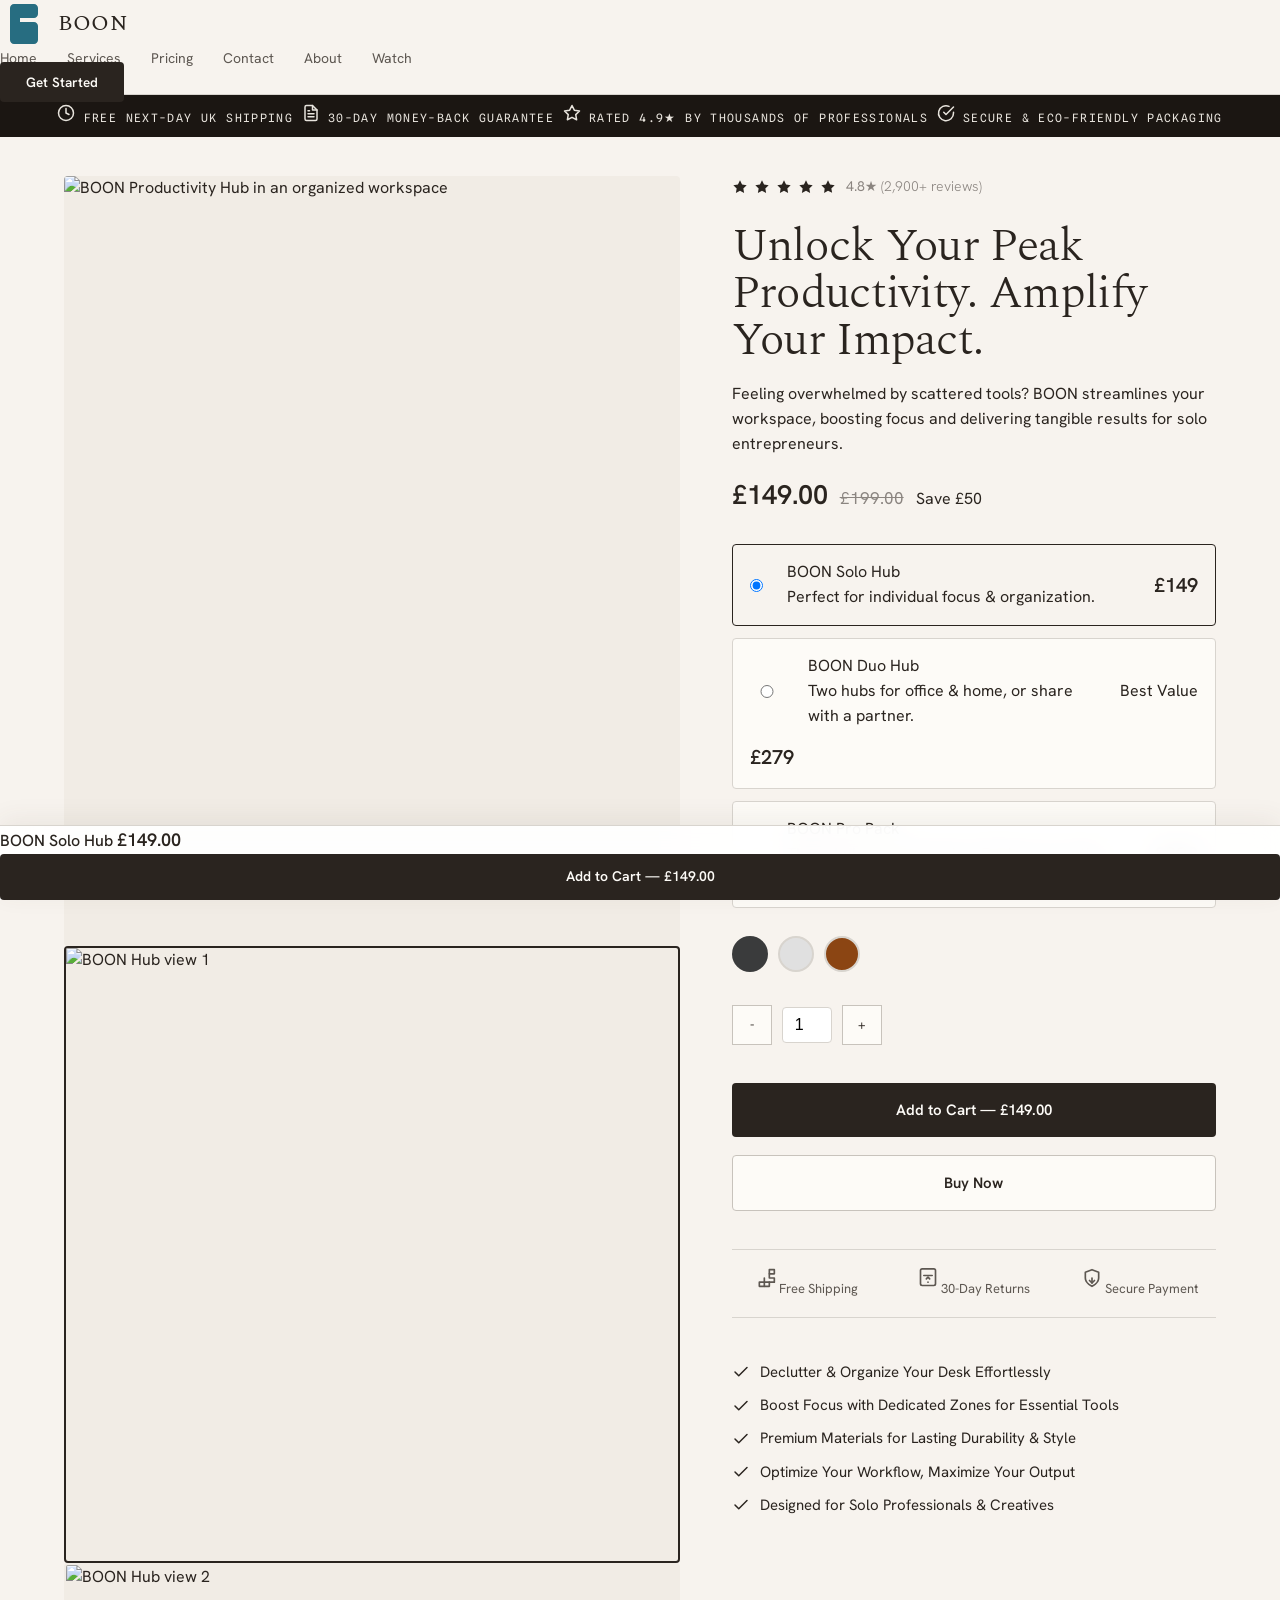
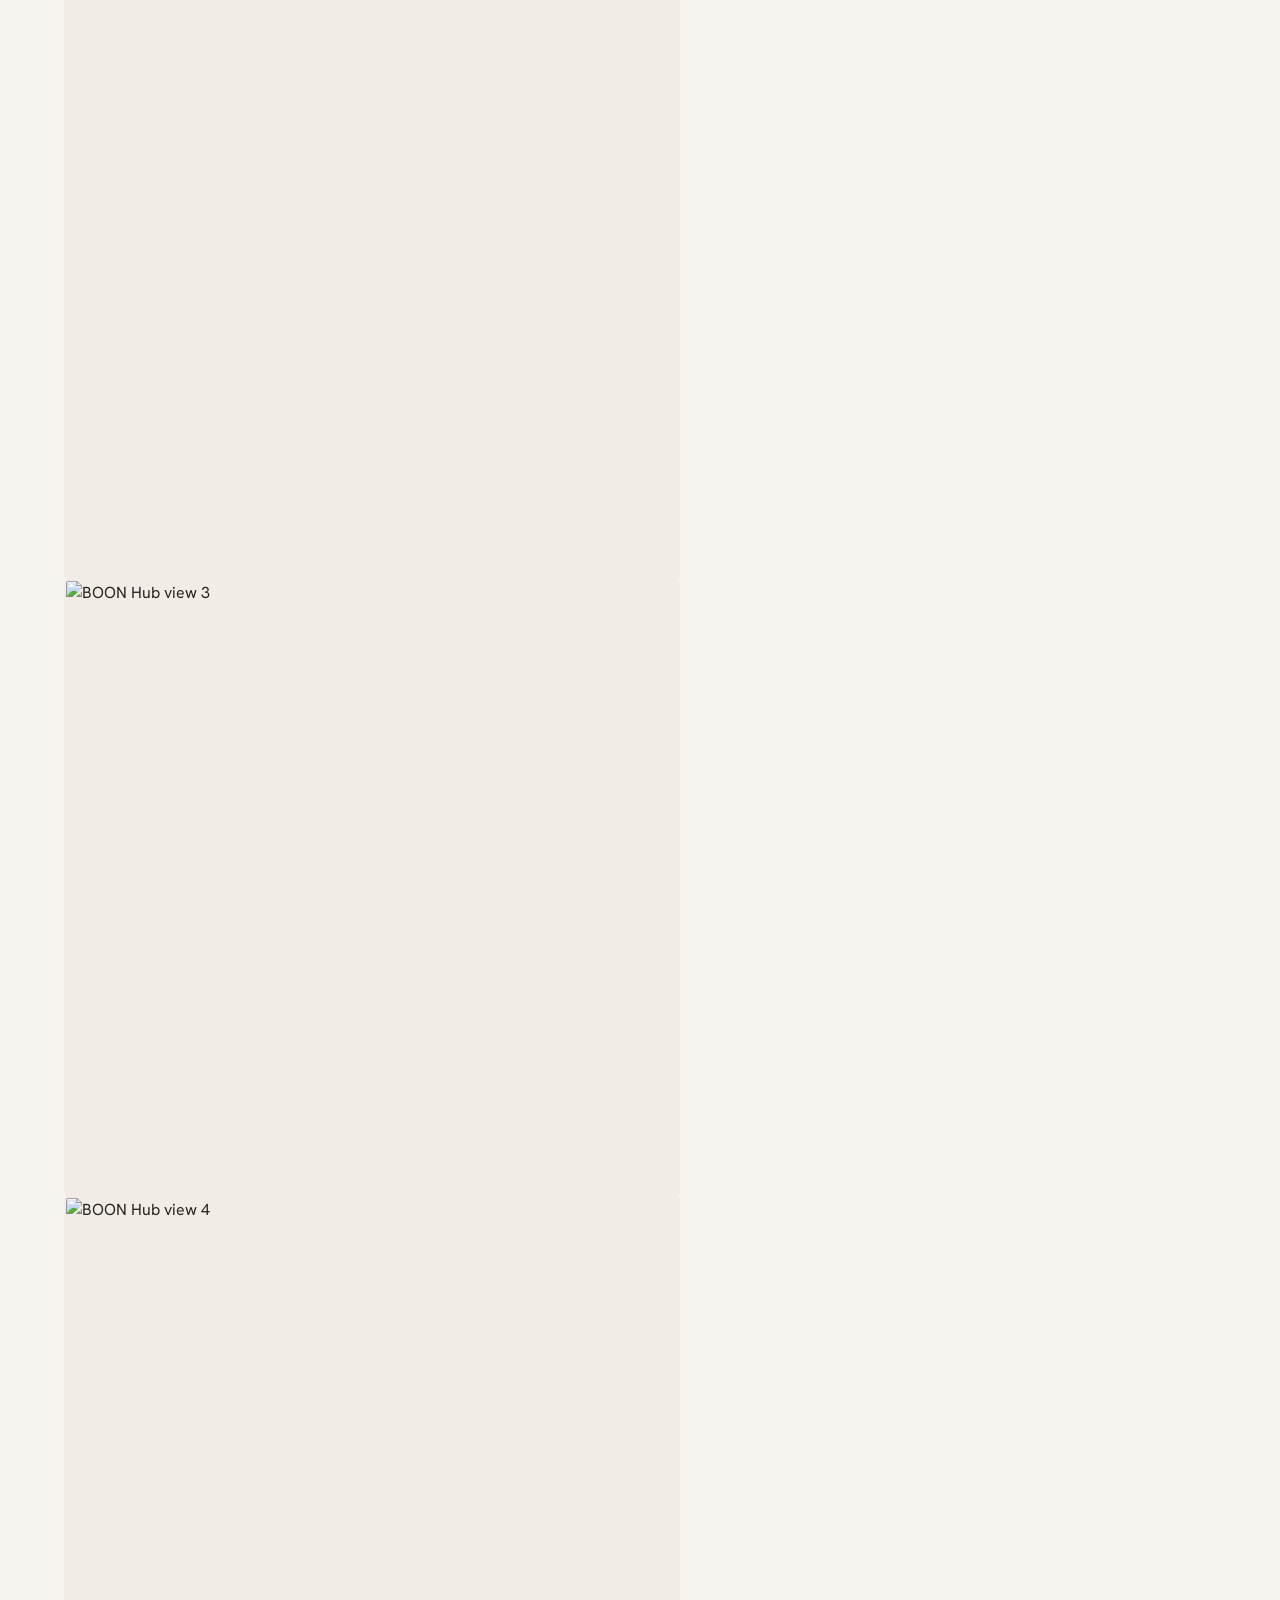
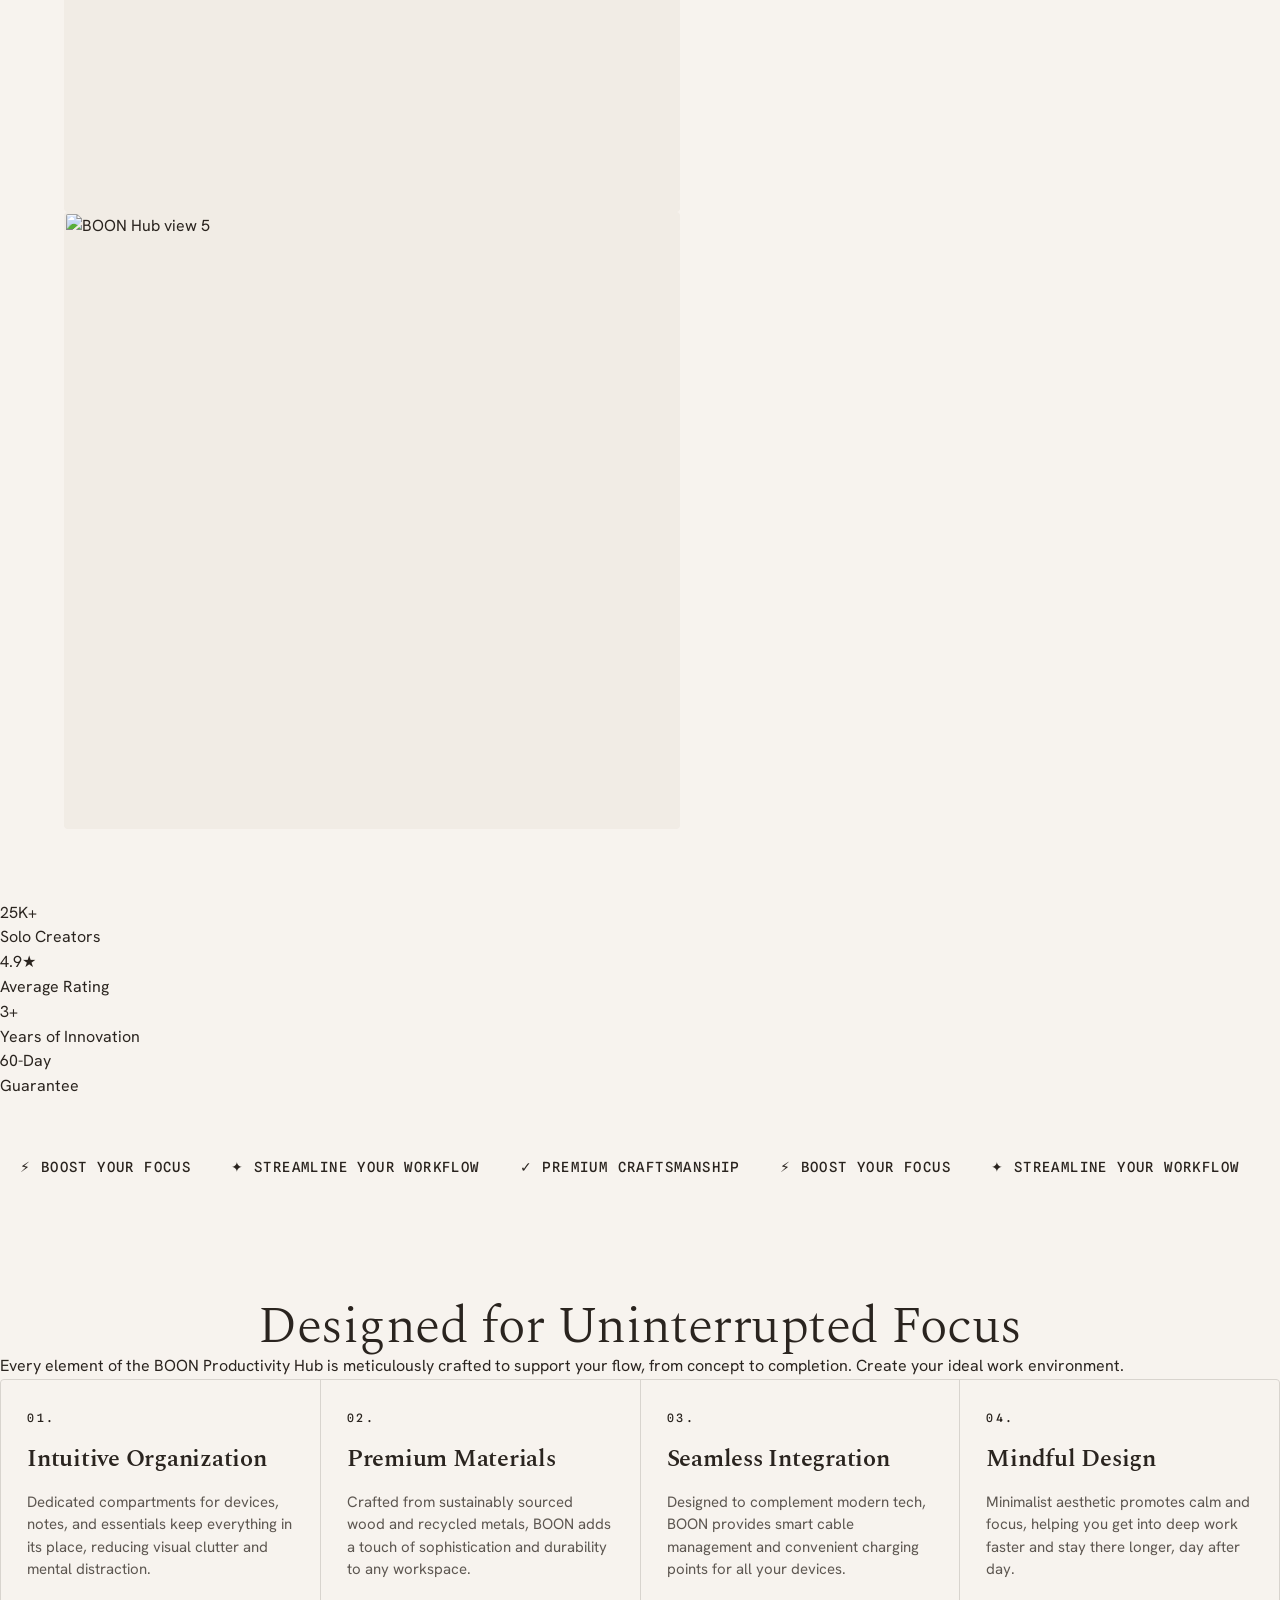
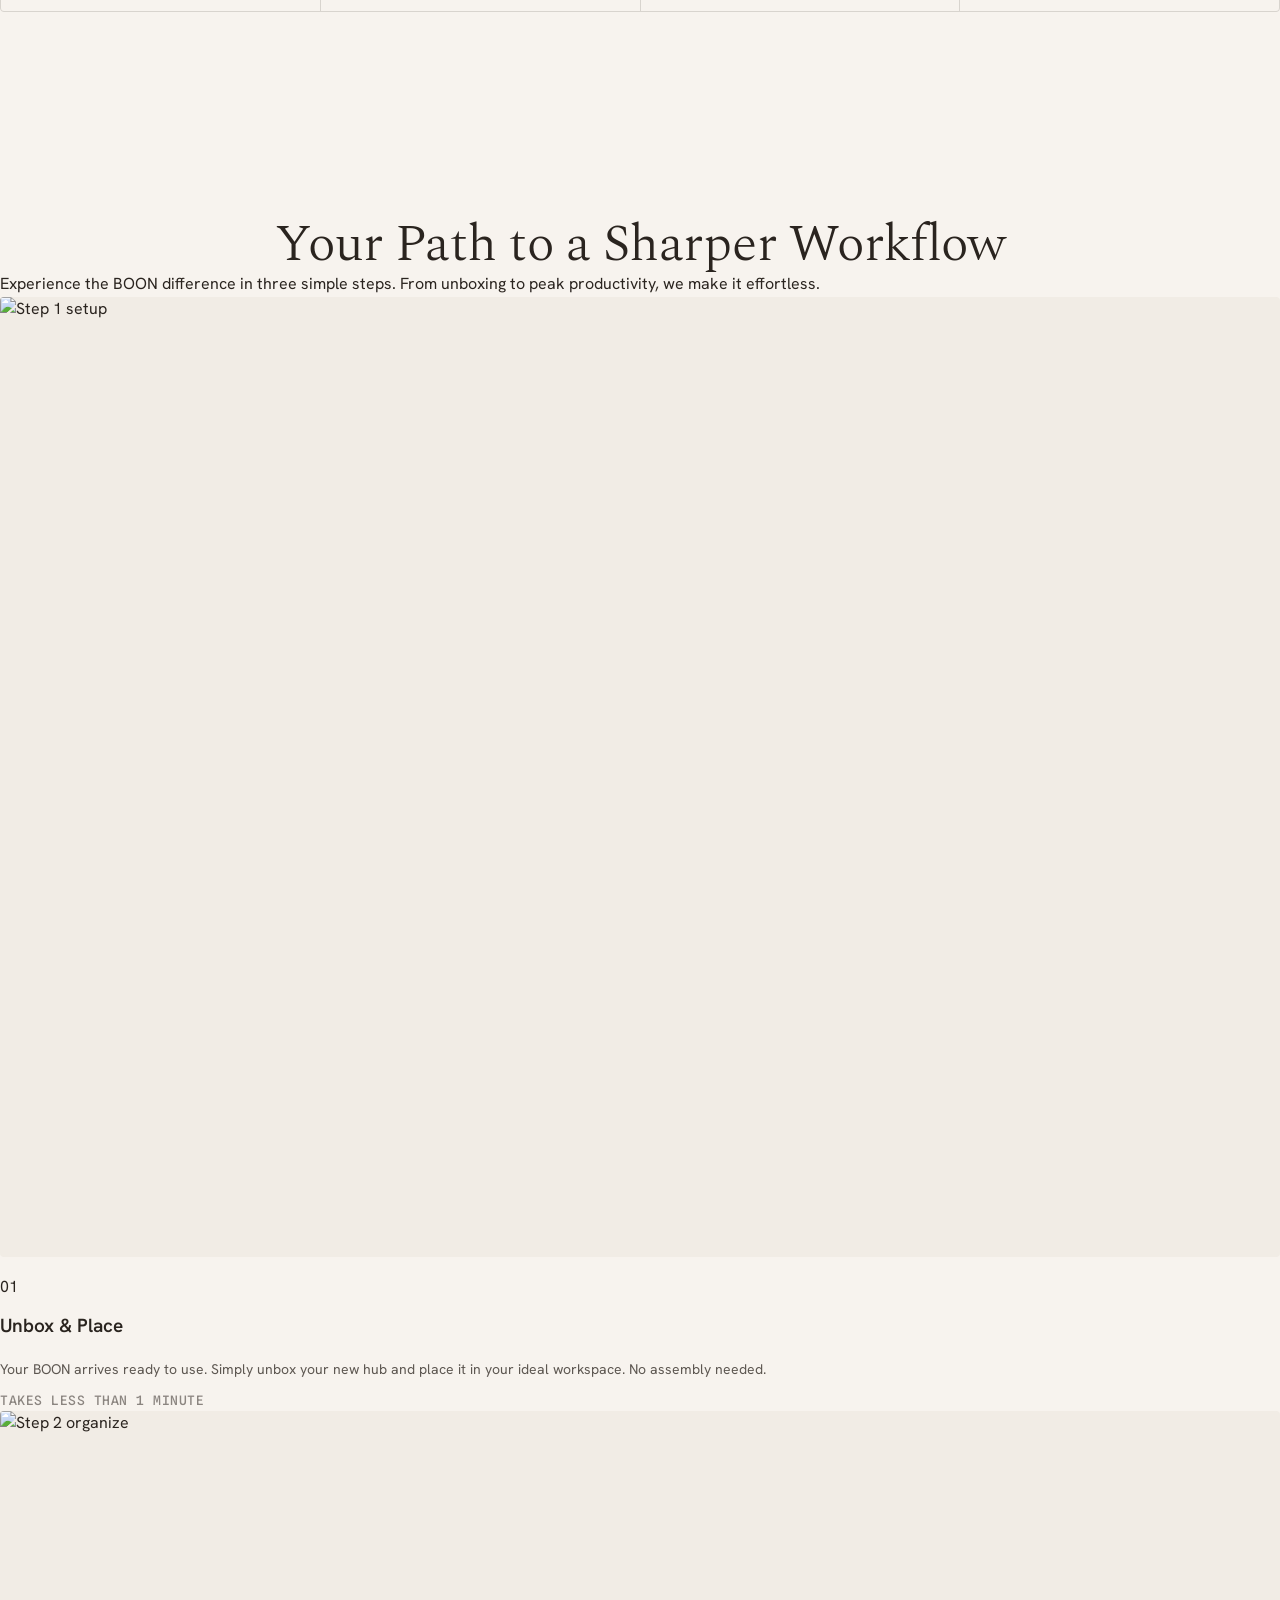
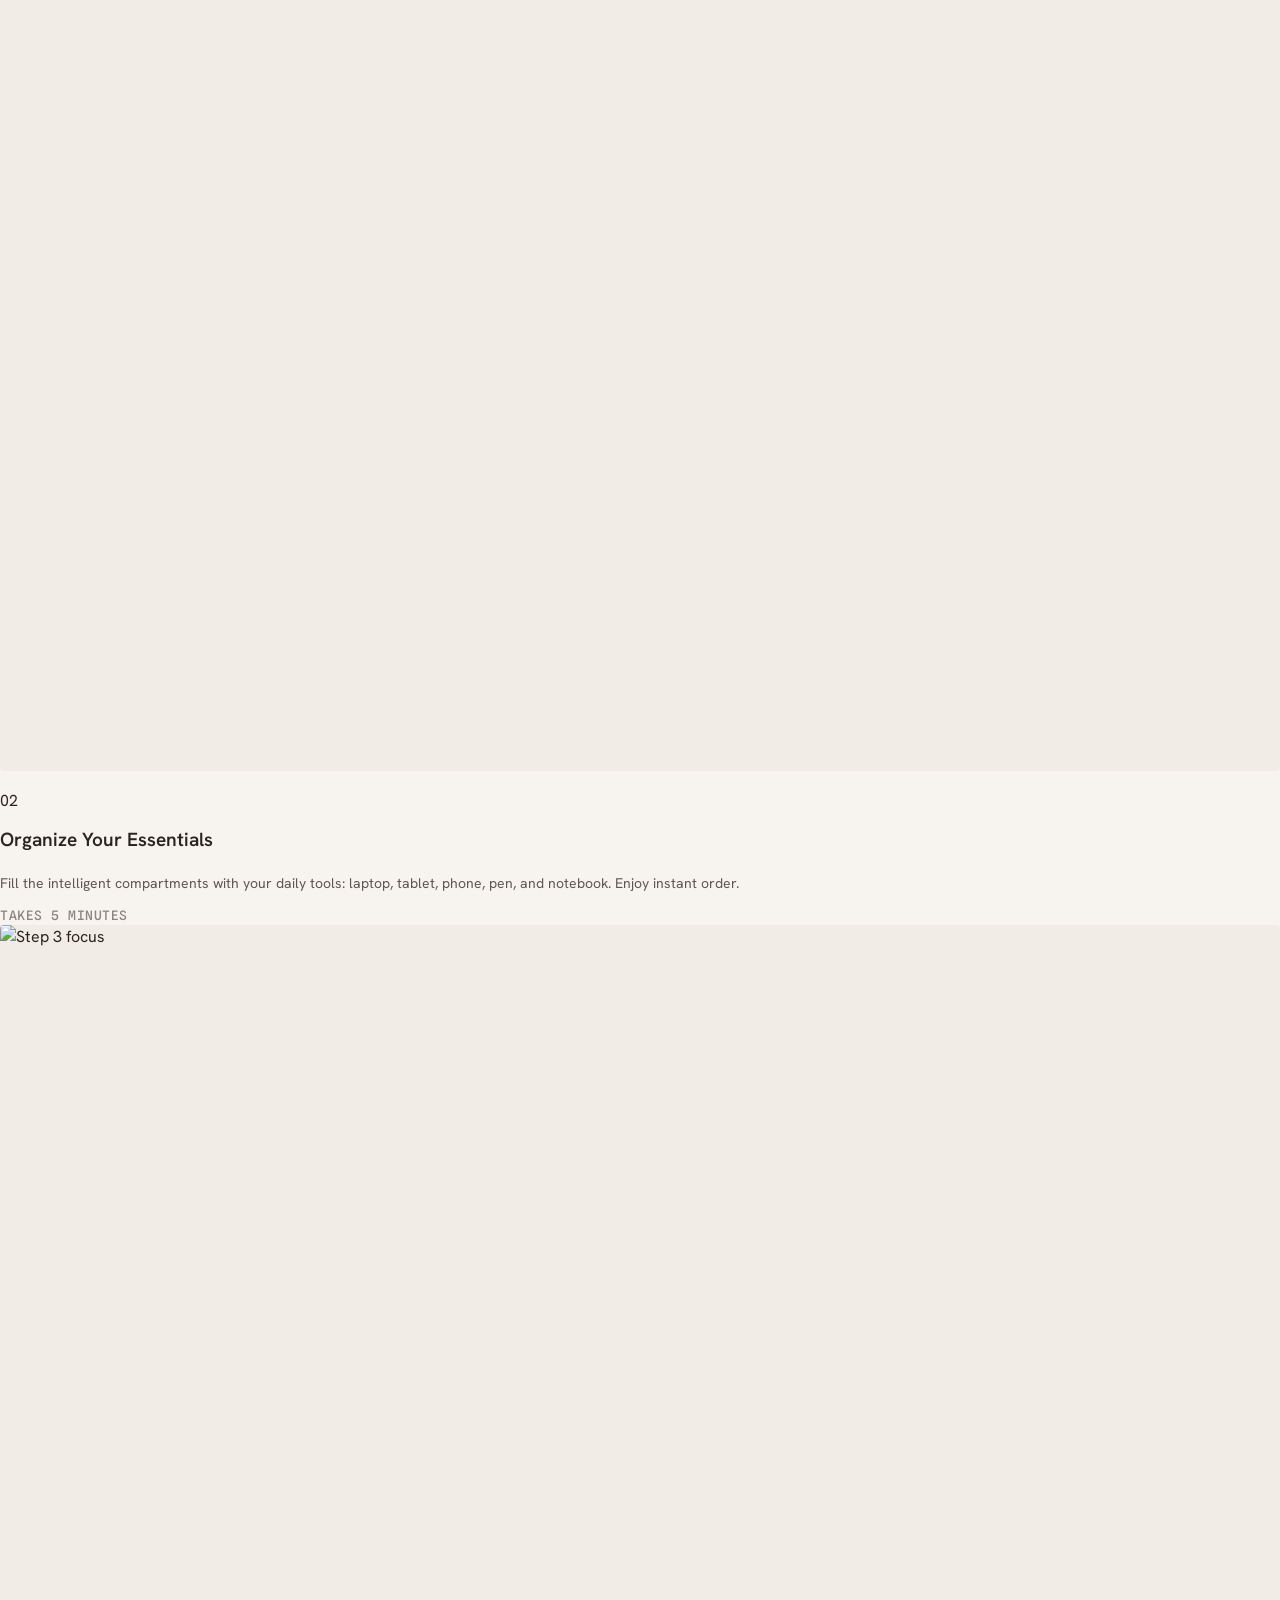
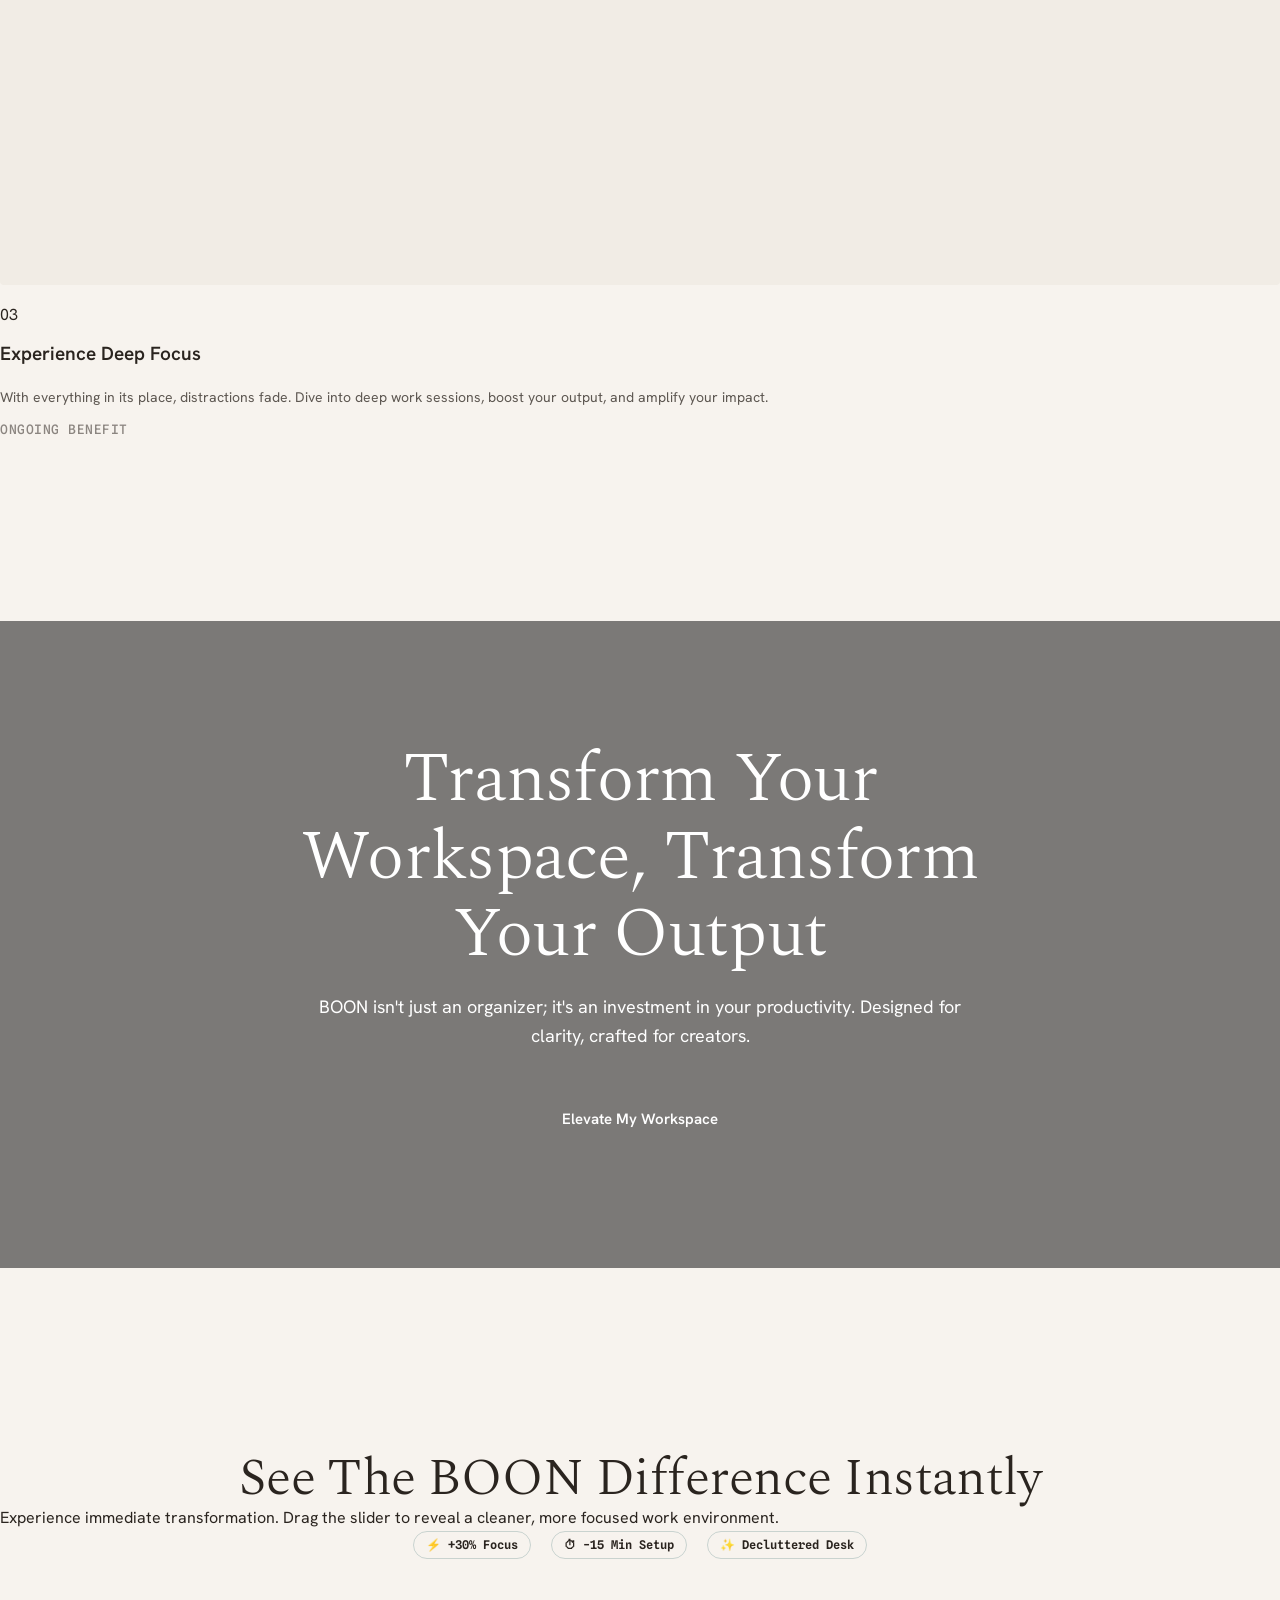
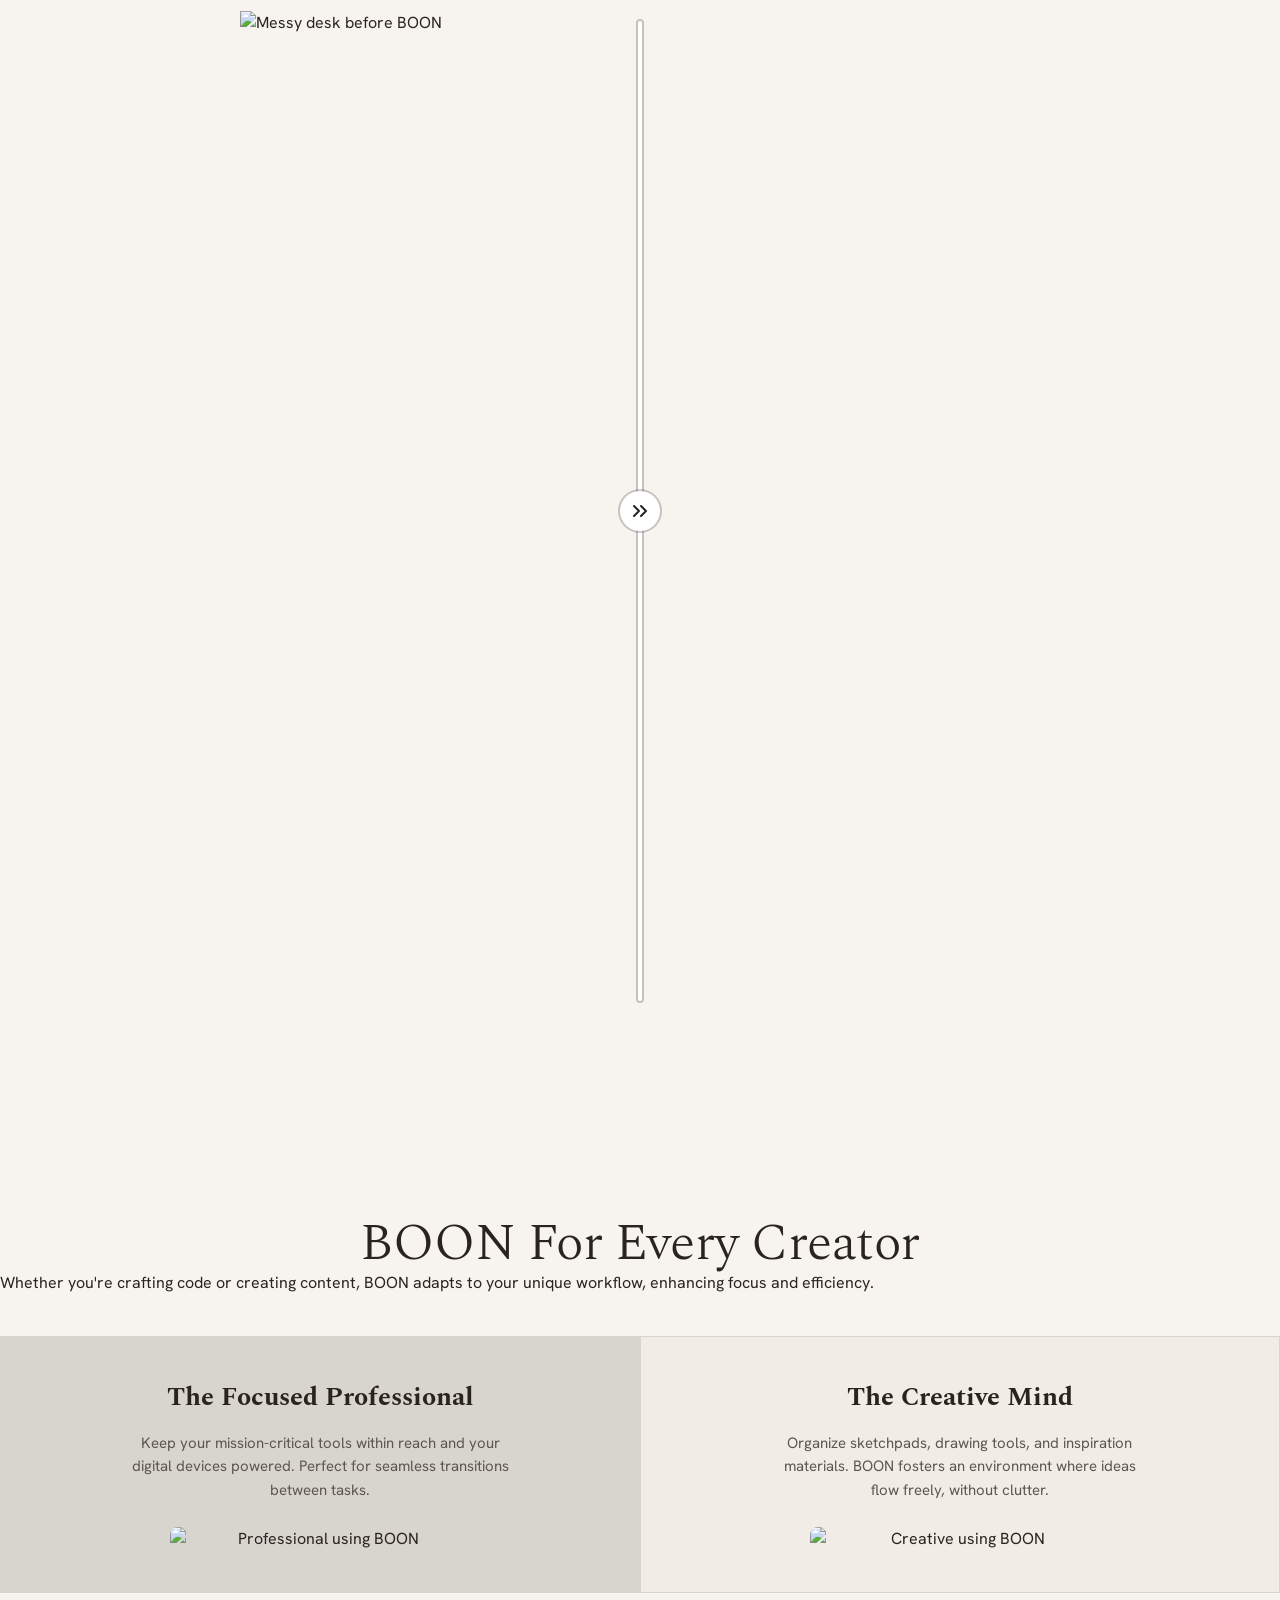
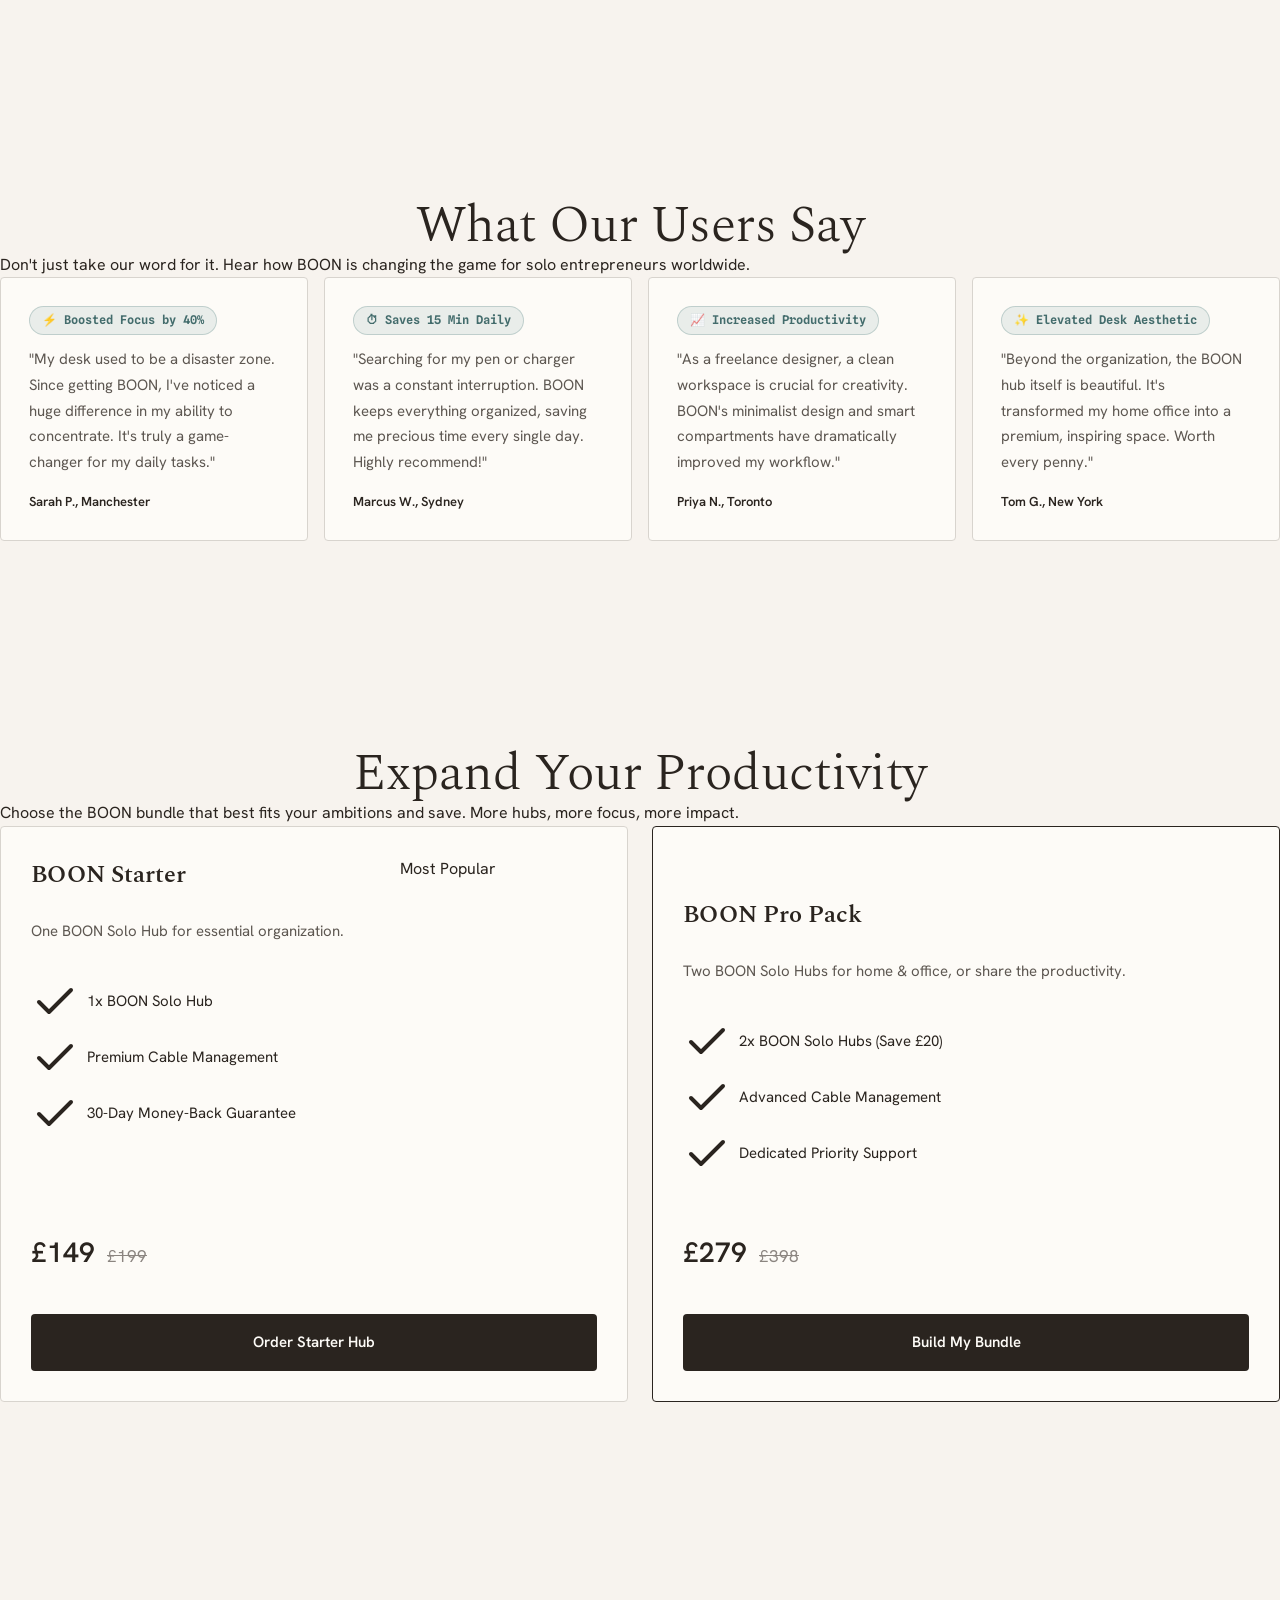
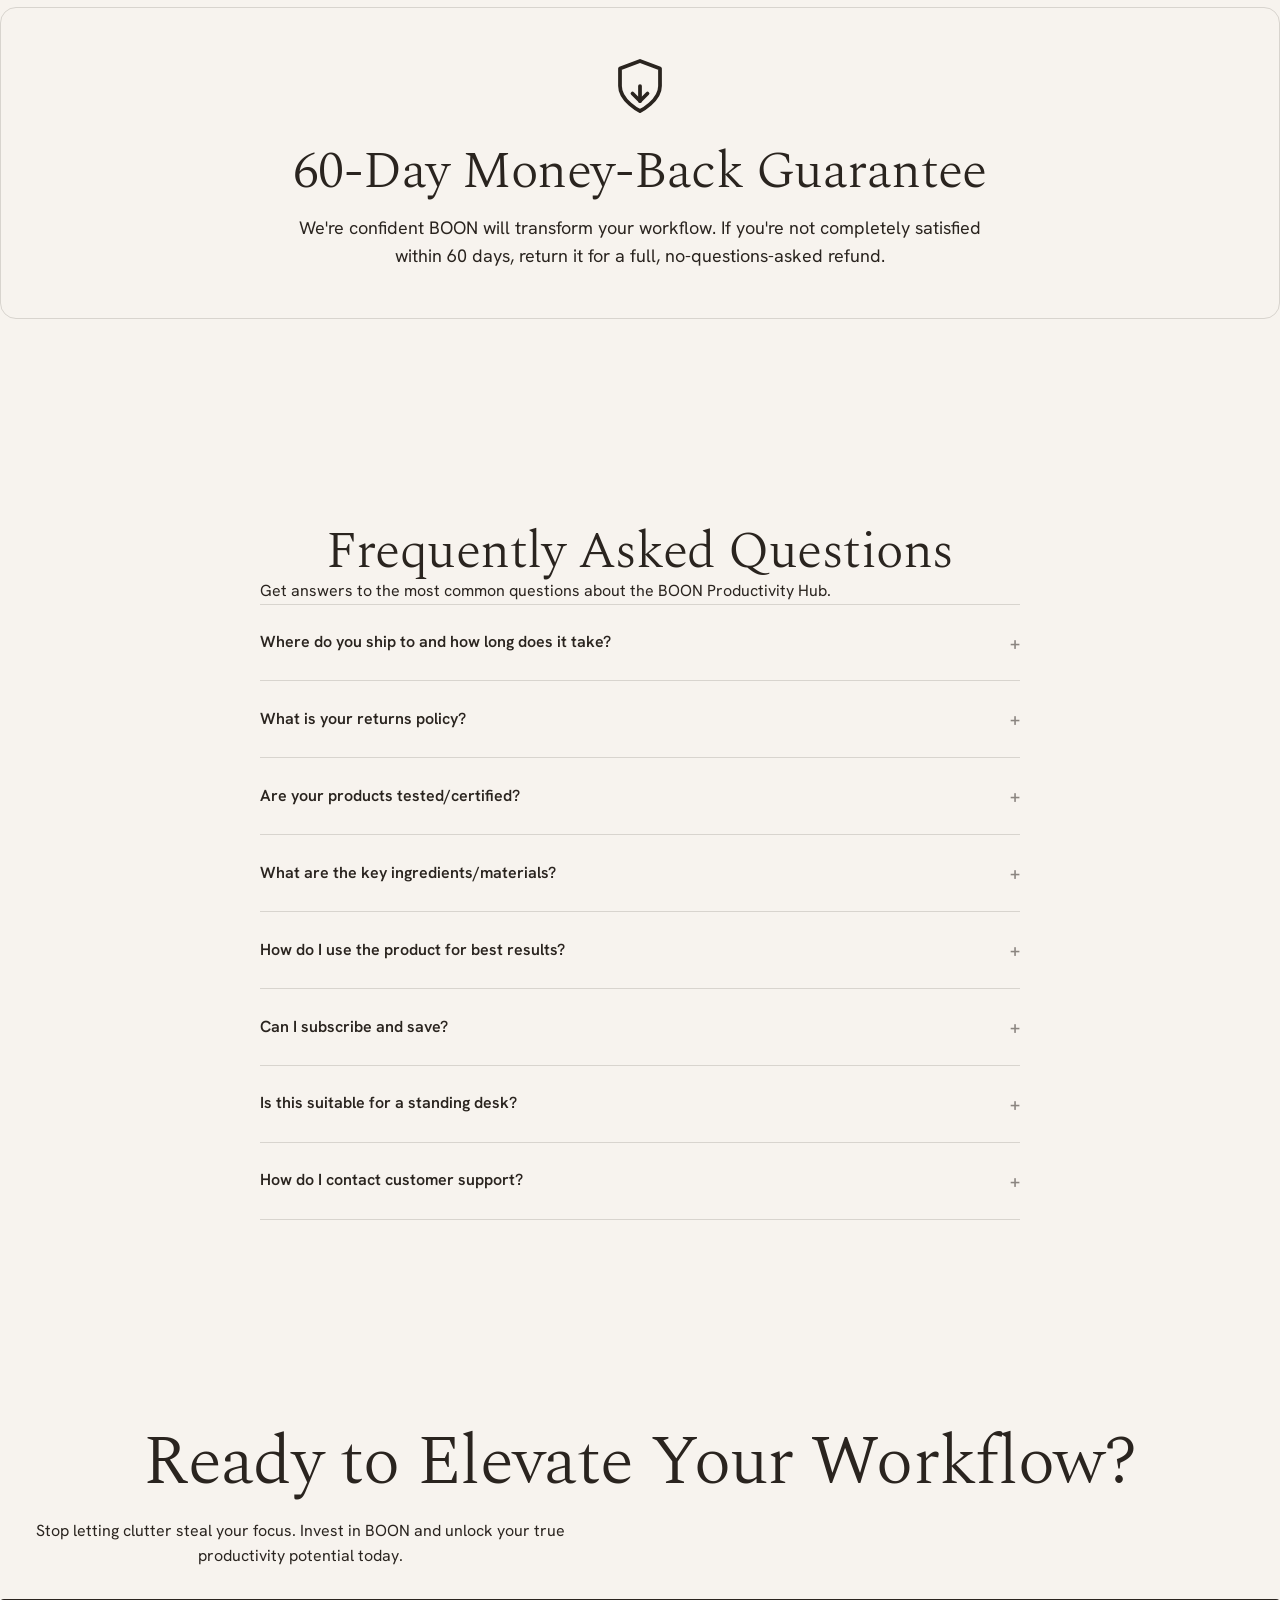
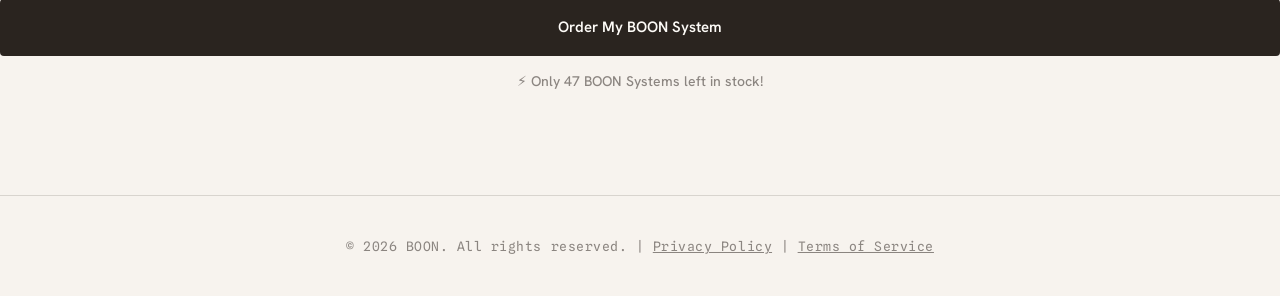
==== commit c44f5f8c: "Deploy index.html via FounderOS" ====
--- a/index.html
+++ b/index.html
@@ -15,8 +15,8 @@
 </head>
 <body>
 <nav>
-<a class="logo" href="index.html" style="display:flex;align-items:center;gap:10px;text-decoration:none;"><svg viewBox='0 0 48 48' width='48' height='48'>
-  <path fill="oklch(0.50 0.046 196)" d="M24 4c-6.627 0-12 5.373-12 12v16c0 6.627 5.373 12 12 12s12-5.373 12-12V16c0-6.627-5.373-12-12-12z"/>
+<a class="logo" href="index.html" style="display:flex;align-items:center;gap:10px;text-decoration:none;"><svg viewBox="0 0 48 48" width="48" height="48">
+  <path fill="oklch(0.50 0.075 220)" d="M14 4c-2.209 0-4 1.791-4 4v32c0 2.209 1.791 4 4 4h20c2.209 0 4-1.791 4-4V26c0-2.209-1.791-4-4-4H20v-4h14c2.209 0 4-1.791 4-4V8c0-2.209-1.791-4-4-4H14z"/>
 </svg><span style="font-family:var(--font-display,serif);font-size:22px;color:var(--text,#fff);">BOON</span></a>
 <div class="nav-links">
 <a href="index.html">Home</a>
@@ -29,138 +29,541 @@
 <a href="contact.html" class="nav-cta">Get Started</a>
 <button class="hamburger" aria-label="Menu"><span></span><span></span><span></span></button>
 </nav>
-<!DOCTYPE html><html lang='en'><head><meta charset='UTF-8'><meta name='viewport' content='width=device-width, initial-scale=1.0'><title>BOON: Effortlessly Amplify Your Online Presence</title><meta name='description' content='BOON streamlines your online workflow, automates tasks, and helps solo consumers and small businesses grow their audience and boost profitability. Start your free trial today.'></head><body><div class='announce'><span>Unlock your potential · Achieve more with BOON · Rated 4.9&#9733;</span></div><main><section id='hero'><div class='pdp-grid wrap'><div class='gallery reveal'><div class='gallery-badge'>&#9733; Trusted by 2,900+ creators</div><div class='gallery-main'><img src='https://via.placeholder.com/600x750/D1C4E9/FFFFFF?text=BOON+Dashboard+UI+1' alt='BOON Dashboard User Interface' class='main-product-img'></div><div class='gallery-thumbs'><div class='thumb active'><img src='https://via.placeholder.com/100x125/D1C4E9/FFFFFF?text=UI+1' alt='Thumbnail 1'></div><div class='thumb'><img src='https://via.placeholder.com/100x125/C5CAE9/FFFFFF?text=UI+2' alt='Thumbnail 2'></div><div class='thumb'><img src='https://via.placeholder.com/100x125/BBDEFB/FFFFFF?text=UI+3' alt='Thumbnail 3'></div><div class='thumb'><img src='https://via.placeholder.com/100x125/90CAF9/FFFFFF?text=UI+4' alt='Thumbnail 4'></div><div class='thumb'><img src='https://via.placeholder.com/100x125/64B5F6/FFFFFF?text=UI+5' alt='Thumbnail 5'></div></div></div><div class='buybox reveal'><div class='stars' style='color: #FFD700;'>&#9733;&#9733;&#9733;&#9733;&#9733; <span style='color: var(--ink-faint);'>4.8&#9733; (2,900+ Reviews)</span></div><h1 class='p-title serif'>Effortlessly Amplify Your Online <em>Presence</em></h1><p class='p-sub'>Struggling to stand out? Wasting hours on manual tasks? BOON streamlines your workflow and grows your audience, automatically.</p><div class='price-row'><span class='price-now current-price'>£49/month</span><span class='price-was'>£69/month</span><span class='price-save'>Save 29%</span></div><div class='bundles'><div class='bundle active' data-price='49' data-name='Starter Plan'><div class='radio'></div><div><div class='b-name'>Starter Plan</div><div class='b-desc'>Perfect for solo creators getting started.</div></div><div class='b-price'>£49/month</div></div><div class='bundle' data-price='39' data-name='Pro Plan (Annual)'><div class='radio'></div><div><div class='b-name'>Pro Plan (Annual)</div><div class='b-desc'>Most popular! Save big on yearly commitment.</div></div><div class='b-price'>£39/month</div><div class='b-flag'>Best Value</div></div><div class='bundle' data-price='99' data-name='Team Plan'><div class='radio'></div><div><div class='b-name'>Team Plan</div><div class='b-desc'>Collaboration tools for small teams up to 3 users.</div></div><div class='b-price'>£99/month</div></div></div><div class='swatches'><button class='swatch active' data-variant='Monthly'><span style='background-color: var(--ink);' title='Monthly'></span></button><button class='swatch' data-variant='Annual'><span style='background-color: var(--accent-d);' title='Annual'></span></button><button class='swatch' data-variant='Lifetime'><span style='background-color: #D4AF37;' title='Lifetime'></span></button></div><div style='display:flex; gap:10px; align-items:center;'><div class='qty'><button class='qty-minus'>-</button><input type='number' value='1' min='1' max='9' readonly><button class='qty-plus'>+</button></div><a href='checkout.html' class='btn btn-primary primary-cta-btn'>Add to Plan - £49/mo</a></div><a href='contact.html' class='btn btn-ghost'>Request a Demo</a><div class='trust-row'><div class='t'><b>Instant Setup</b><span>Activate in minutes</span></div><div class='t'><b>30-Day Money-Back</b><span>Risk-free guarantee</span></div><div class='t'><b>Secure & Private</b><span>Your data is protected</span></div></div><ul style='list-style:none; padding:0; margin-top:18px; display:flex; flex-direction:column; gap:8px; font-size:15px; color:var(--ink-soft);'><li>&#10003; Automate repetitive tasks</li><li>&#10003; Gain actionable audience insights</li><li>&#10003; Expand your digital reach</li><li>&#10003; Save countless hours every week</li><li>&#10003; Boost engagement with smart tools</li></ul></div></div></section><div class='strip reveal'><div class='marquee'><span>&#9733; AUTOMATE TASKS &#9733; GROW FASTER &#9733; SAVE TIME &#9733; BOOST ENGAGEMENT &#9733; EFFORTLESS SCALING &#9733; SMARTER INSIGHTS &#9733;</span></div></div><section class='bg-sand'><div class='wrap'><div class='sec-head reveal'><span class='eyebrow'>Why BOON?</span><h2 class='serif'>Empower Your Growth with Intelligent Automation.</h2><p>BOON isn't just software; it's your dedicated growth partner. We equip solo creators and small businesses with powerful tools to thrive in the digital landscape.</p></div><div class='benefits reveal'><div class='benefit'><span class='num'>01</span><h3>Streamline Workflows</h3><p>Automate repetitive tasks and focus on what truly matters: creating and connecting with your audience.</p></div><div class='benefit'><span class='num'>02</span><h3>Actionable Insights</h3><p>Stop guessing. Our robust analytics provide clear, data-driven insights to optimise your strategies.</p></div><div class='benefit'><span class='num'>03</span><h3>Expand Your Reach</h3><p>Leverage integrated tools to amplify your message across platforms and connect with new audiences effortlessly.</p></div><div class='benefit'><span class='num'>04</span><h3>Maximise Profitability</h3><p>By saving time and optimising resources, BOON helps you achieve more with less, directly impacting your bottom line.</p></div></div></div></section><section><div class='wrap'><div class='sec-head reveal'><span class='eyebrow'>Your Path to Success</span><h2 class='serif'>Simple Steps to Digital Domination.</h2><p>Getting started with BOON is quick and intuitive. We guide you through every step to ensure a smooth setup and immediate results.</p></div><div class='steps reveal'><div class='step'><div class='step-img'><img src='https://via.placeholder.com/400x300/C5CAE9/FFFFFF?text=UI+Integration' alt='Platform Integration'></div><span class='step-n'>01</span><h3>Connect Your Platforms</h3><p>Securely integrate your social media, email, and content channels with BOON in minutes.</p><span class='step-time'>Takes 2 minutes</span></div><div class='step'><div class='step-img'><img src='https://via.placeholder.com/400x300/BBDEFB/FFFFFF?text=Strategy+Builder' alt='Strategy Builder'></div><span class='step-n'>02</span><h3>Define Your Goals</h3><p>Use our intuitive builder to set your objectives: audience growth, lead generation, or content distribution.</p><span class='step-time'>Takes 5 minutes</span></div><div class='step'><div class='step-img'><img src='https://via.placeholder.com/400x300/90CAF9/FFFFFF?text=Automation+Launch' alt='Automation Launch'></div><span class='step-n'>03</span><h3>Launch & Automate</h3><p>Activate your custom strategies and watch BOON work its magic, growing your audience 24/7.</p><span class='step-time'>Takes 1 minute</span></div></div></div></section><section class='bg-sand'><div class='wrap' style='padding:0;'><div class='dual reveal'><div class='dual-cell' style='background-image:url(https://via.placeholder.com/800x600/263238/FFFFFF?text=AI+Automation+Mockup);background-size:cover;background-position:center;'><div class='dc-body' style='background:rgba(0,0,0,0.6);color:white;min-height:300px;display:flex;flex-direction:column;justify-content:flex-end;'><h3>AI-Powered Automation</h3><p>Harness the power of AI to automate content scheduling, audience engagement, and lead nurturing. Save time, reduce effort.</p></div></div><div class='dual-cell' style='background-image:url(https://via.placeholder.com/800x600/37474F/FFFFFF?text=Realtime+Analytics+Mockup);background-size:cover;background-position:center;'><div class='dc-body' style='background:rgba(0,0,0,0.6);color:white;min-height:300px;display:flex;flex-direction:column;justify-content:flex-end;'><h3>Real-time Analytics</h3><p>Access instant, comprehensive performance metrics. Understand your audience, track growth, and refine your strategy with precision.</p></div></div></div></div></section><section><div class='wrap'><div class='sec-head reveal'><span class='eyebrow'>See the BOON Difference</span><h2 class='serif'>Before & After: Real Results, Real Growth.</h2><p>Experience the transformation BOON brings to solo creators and small businesses. More visibility, less effort.</p></div><div class='ba reveal' style='background:#f0f0f0; border-radius:var(--radius);'><img src='https://via.placeholder.com/800x1000/BDBDBD/FFFFFF?text=Manual+Workflow+Before' class='ba-img ba-before' alt='Manual Workflow Before'><img src='https://via.placeholder.com/800x1000/616161/FFFFFF?text=Automated+Workflow+After' class='ba-img ba-after' alt='Automated Workflow After'><input type='range' class='ba-range' min='0' max='100' value='50' style='--split:50%;'><div class='ba-stats'><span class='ba-stat-pill' style='background: var(--primary-hover);'>Time Saved: 75%</span><span class='ba-stat-pill' style='background: #D4AF37;'>Audience Growth: +200%</span><span class='ba-stat-pill' style='background: var(--primary-hover);'>Revenue Boost: +30%</span></div></div></div></section><section class='bg-sand'><div class='wrap'><div class='sec-head reveal'><span class='eyebrow'>Who Benefits Most?</span><h2 class='serif'>BOON adapts to your unique journey.</h2><p>Whether you're a budding freelancer or a growing small business, BOON scales with your ambition, providing tailored tools for success.</p></div><div class='dual reveal'><div class='dual-cell'><div class='dc-body'><h3>For Freelancers & Solopreneurs</h3><p>Automate client outreach, content scheduling, and social media engagement. Focus on your craft, let BOON handle the growth.</p></div></div><div class='dual-cell'><div class='dc-body'><h3>For Small Businesses & Startups</h3><p>Scale your marketing efforts without scaling your team. BOON helps you reach wider audiences and convert more leads efficiently.</p></div></div></div></div></section><section><div class='wrap'><div class='sec-head reveal'><span class='eyebrow'>Success Stories</span><h2 class='serif'>Hear From Our Valued Users.</h2><p>Don't just take our word for it. Real BOON users share how they transformed their online presence and achieved remarkable results.</p></div><div class='testimonial-grid reveal'><div class='testimonial-card'><span class='result-badge' style='background: #E8F5E9; border-color: #A5D6A7; color: #4CAF50;'>Increased Leads: 150%</span><p>"BOON completely changed how I acquire clients. My lead generation has skyrocketed, and I'm spending a fraction of the time. Truly indispensable!"</p><div class='author'>Sophia K., Manchester</div></div><div class='testimonial-card'><span class='result-badge' style='background: #E3F2FD; border-color: #90CAF9; color: #2196F3;'>Time Saved: 10 hrs/week</span><p>"I used to dread social media management. Now, BOON automates my posts and engagement, freeing up hours every week. I can focus on my core business."</p><div class='author'>Marcus W., Bristol</div></div><div class='testimonial-card'><span class='result-badge' style='background: #FFF3E0; border-color: #FFCC80; color: #FF9800;'>Audience Growth: 300%</span><p>"Our online community has tripled since implementing BOON. The insights helped us target better, and the automation kept us consistent. Game-changer!"</p><div class='author'>Priya N., London</div></div><div class='testimonial-card'><span class='result-badge' style='background: #F3E5F5; border-color: #CE93D8; color: #9C27B0;'>Revenue Boost: £1,200/mo</span><p>"BOON helped us identify key conversion points and automate follow-ups. We've seen a direct and significant increase in our monthly revenue. Highly recommend."</p><div class='author'>Tom G., Edinburgh</div></div></div></div></section><section class='bg-sand'><div class='wrap'><div class='sec-head reveal'><span class='eyebrow'>Maximize Your Savings</span><h2 class='serif'>Choose the BOON bundle for bigger impact.</h2><p>Invest in your growth with our specially curated bundles designed to give you more power and bigger savings.</p></div><div class='bundle-grid reveal'><div class='bundle' style='display:block;'><div class='radio'></div><div class='dc-body'><h3>Starter Pack</h3><p>Essential automation and analytics to kickstart your growth. Ideal for new users.</p><ul style='list-style:none; padding:0; margin-top:20px; font-size:14px; color:var(--ink-soft);'><li>&#10003; 1 User License</li><li>&#10003; Basic Automation Suite</li><li>&#10003; Standard Analytics</li><li>&#10003; Email Support</li></ul><div class='b-price' style='text-align:left; margin-top:20px;'>£49/month</div><a href='checkout.html' class='btn btn-primary' style='margin-top:20px;'>Start My Plan</a></div></div><div class='bundle active' style='display:block;'><div class='radio'></div><div class='b-flag'>Best Value</div><div class='dc-body'><h3>Growth Accelerator</h3><p>Advanced features and priority support for serious growth. Save 20% compared to Starter.</p><ul style='list-style:none; padding:0; margin-top:20px; font-size:14px; color:var(--ink-soft);'><li>&#10003; Up to 3 User Licenses</li><li>&#10003; Advanced AI Automation</li><li>&#10003; Premium Analytics & Reporting</li><li>&#10003; Priority Chat Support</li><li>&#10003; Exclusive Templates</li></ul><div class='b-price' style='text-align:left; margin-top:20px;'>£99/month</div><a href='checkout.html' class='btn btn-primary' style='margin-top:20px;'>Save 20% — Build My Bundle</a></div></div></div></div></section><section><div class='wrap'><div class='guarantee-section reveal'><div style='color:var(--accent-d); margin-bottom:15px;'><svg xmlns='http://www.w3.org/2000/svg' width='64' height='64' viewBox='0 0 24 24' fill='none' stroke='currentColor' stroke-width='1.5' stroke-linecap='round' stroke-linejoin='round' class='lucide lucide-shield-check'><path d='M12 22s8-4 8-10V5l-8-3-8 3v7c0 6 8 10 8 10z'/><path d='m9 12 2 2 4-4'/></svg></div><h2 class='serif' style='font-size:38px;'>30-Day Money-Back Guarantee</h2><p style='font-size:17px; max-width:60ch; margin:15px auto 0; color:var(--ink-soft;'>We're confident BOON will transform your online presence. If you're not completely satisfied within 30 days, we'll refund your subscription, no questions asked.</p></div></div></section><section id='faq'><div class='sec-head reveal' style='text-align:center; max-width:720px; margin:0 auto 48px;'><span class='eyebrow'>Got Questions?</span><h2 class='serif'>Answers to Your Most Common Queries.</h2></div><div class='faq-container reveal'><div class='faq-item'><div class='faq-question'>Where do you provide services and how long is setup?<span class='faq-chevron'>+</span></div><div class='faq-answer'>BOON is a cloud-based SaaS, so it can be accessed from anywhere in the world with an internet connection. Setup is typically instant once you subscribe, and integrating your platforms takes only a few minutes.</div></div><div class='faq-item'><div class='faq-question'>What is your refund policy?<span class='faq-chevron'>+</span></div><div class='faq-answer'>We offer a full 30-day money-back guarantee. If BOON doesn't meet your expectations within the first 30 days of your subscription, simply contact our support team for a full refund.</div></div><div class='faq-item'><div class='faq-question'>Are your integrations secure/certified?<span class='faq-chevron'>+</span></div><div class='faq-answer'>Yes, security is our top priority. All integrations use industry-standard OAuth 2.0 protocols and encrypted connections. We are fully compliant with GDPR and other data privacy regulations.</div></div><div class='faq-item'><div class='faq-question'>What are the core features of BOON?<span class='faq-chevron'>+</span></div><div class='faq-answer'>BOON offers AI-powered automation for social media, email marketing, content scheduling, and audience engagement. It also includes robust analytics, CRM integration, and a custom strategy builder.</div></div><div class='faq-item'><div class='faq-question'>How do I get the most out of BOON?<span class='faq-chevron'>+</span></div><div class='faq-answer'>We recommend starting with our onboarding guide and exploring the template library. Our dedicated support team and extensive knowledge base are always available to help you optimize your strategy and unlock BOON's full potential.</div></div><div class='faq-item'><div class='faq-question'>Can I upgrade/downgrade my plan?<span class='faq-chevron'>+</span></div><div class='faq-answer'>Absolutely! You can easily upgrade or downgrade your BOON subscription at any time directly from your account dashboard. Changes will be prorated and take effect immediately or at your next billing cycle.</div></div><div class='faq-item'><div class='faq-question'>Is BOON suitable for very small teams or agencies?<span class='faq-chevron'>+</span></div><div class='faq-answer'>BOON is designed primarily for solo creators and small businesses. Our Team Plan accommodates up to 3 users, making it suitable for lean teams. For larger agencies, please contact us for custom solutions.</div></div><div class='faq-item'><div class='faq-question'>How do I contact customer support?<span class='faq-chevron'>+</span></div><div class='faq-answer'>You can reach our customer support team via live chat directly within the BOON application during business hours, or by emailing support@boon.com. We aim to respond to all inquiries within 24 hours.</div></div></div></div></section><section class='bg-sand'><div class='wrap' style='text-align:center; padding-block:clamp(48px,6vw,96px);'><div class='sec-head reveal' style='margin-bottom:40px; text-align:center; max-width:800px; margin-inline:auto;'><h2 class='serif'>Ready to Scale Your Ambition?</h2><p style='font-size:18px; color:var(--ink-soft);'>Join thousands of creators who are already transforming their online presence with BOON. Start your journey to effortless growth today.</p></div><a href='contact.html' class='btn btn-primary reveal' style='padding:18px 40px; font-size:16px; margin-top:20px;'>Start My Free Trial</a><p class='reveal' style='color:var(--ink-faint); font-size:14px; margin-top:15px;'>&#9889; Limited time offer for new accounts.</p></div></section></main><footer><div class='wrap'>BOON &copy; 2026<br><a href='#privacy' style='margin-right:15px; color:var(--ink-faint);'>Privacy Policy</a><a href='#terms' style='color:var(--ink-faint);'>Terms of Service</a></div></footer><div class='sticky-mobile-cta'><a href='contact.html' class='btn btn-primary'>Start My Free Trial</a></div><div class='sticky-atc'><div class='sticky-inner'><div style='flex-grow:1;'><div style='font-weight:600; font-size:15px;'>BOON Pro Plan</div><div style='font-size:13px; color:var(--ink-soft);'>&#163;49/month</div></div><a href='checkout.html' class='btn btn-primary' style='min-width:160px;'>Add to Plan</a></div></div><script>
-// FAQ accordion
-document.querySelectorAll('.faq-item').forEach(function(item){
-  item.addEventListener('click',function(){
-    var answer=this.querySelector('.faq-answer');
-    var chevron=this.querySelector('.faq-chevron');
-    var isOpen=this.classList.contains('open');
-    document.querySelectorAll('.faq-item').forEach(function(i){
-      i.classList.remove('open');
-      i.querySelector('.faq-answer').style.maxHeight='0';
-      i.querySelector('.faq-chevron').textContent='+';
-    });
-    if(!isOpen){this.classList.add('open');answer.style.maxHeight=answer.scrollHeight+'px';chevron.textContent='×';}
-  });
-});
-// Nav scroll
-window.addEventListener('scroll',function(){document.querySelector('nav').classList.toggle('scrolled',window.scrollY>50);});
-// Hamburger menu
-var ham=document.querySelector('.hamburger');var nl=document.querySelector('.nav-links');if(ham&&nl){ham.addEventListener('click',function(){nl.classList.toggle('open');});}
-// Picker tabs (Note: Not used on index.html, but kept for full site JS)
-document.querySelectorAll('.picker-tab').forEach(function(tab){
-  tab.addEventListener('click',function(){
-    var target=this.dataset.tab;
-    document.querySelectorAll('.picker-tab').forEach(function(t){t.classList.remove('active');});
-    document.querySelectorAll('.picker-content').forEach(function(c){c.classList.remove('active');});
-    this.classList.add('active');
-    var el=document.getElementById(target);
-    if(el){el.classList.add('active');}
-  });
-});
-// Picker card select (Note: Not used on index.html, but kept for full site JS)
-document.querySelectorAll('.picker-card').forEach(function(card){
-  card.addEventListener('click',function(){
-    var parent=this.closest('.picker-content');
-    if(parent){parent.querySelectorAll('.picker-card').forEach(function(c){c.classList.remove('selected');});}
-    this.classList.add('selected');
-  });
-});
-
-// ECOMMERCE JS FOR INDEX PAGE
-
-// Bundle selector
-document.querySelectorAll('.bundle').forEach(function(bundle) {
-    bundle.addEventListener('click', function() {
-        document.querySelectorAll('.bundle').forEach(b => b.classList.remove('active'));
-        this.classList.add('active');
-        const price = this.dataset.price;
-        const name = this.dataset.name;
-        document.querySelector('.current-price').textContent = `£${price}/month`;
-        document.querySelector('.primary-cta-btn').textContent = `Add to Plan - £${price}/mo`;
-        // Update sticky ATC bar as well
-        document.querySelector('.sticky-atc .sticky-inner > div > div:first-child').textContent = `BOON ${name}`;
-        document.querySelector('.sticky-atc .sticky-inner > div > div:last-child').textContent = `£${price}/month`;
-        document.querySelector('.sticky-atc .btn-primary').textContent = `Add to Plan`;
-    });
-});
-
-// Swatch picker
-document.querySelectorAll('.swatch').forEach(function(swatch) {
-    swatch.addEventListener('click', function() {
-        document.querySelectorAll('.swatch').forEach(s => s.classList.remove('active'));
-        this.classList.add('active');
-        // You might update main product image or description based on variant here
-    });
-});
-
-// Qty stepper
-document.querySelector('.qty-minus').addEventListener('click', function() {
-    const input = this.nextElementSibling;
-    let value = parseInt(input.value);
-    if (value > 1) {
-        input.value = value - 1;
-    }
-});
-document.querySelector('.qty-plus').addEventListener('click', function() {
-    const input = this.previousElementSibling;
-    let value = parseInt(input.value);
-    if (value < 9) { // Max 9 users/seats
-        input.value = value + 1;
-    }
-});
-
-// Gallery thumbs
-document.querySelectorAll('.gallery-thumbs .thumb').forEach(function(thumb, index) {
-    thumb.addEventListener('click', function() {
-        document.querySelectorAll('.gallery-thumbs .thumb').forEach(t => t.classList.remove('active'));
-        this.classList.add('active');
-        const mainImg = document.querySelector('.main-product-img');
-        // Replace this with actual image sources if available
-        mainImg.src = `https://via.placeholder.com/600x750/${['D1C4E9','C5CAE9','BBDEFB','90CAF9','64B5F6'][index]}/FFFFFF?text=BOON+Dashboard+UI+${index+1}`;
-        mainImg.alt = `BOON Dashboard User Interface ${index+1}`;
-    });
-});
-
-// Sticky ATC
-const mainAtcBtn = document.querySelector('.primary-cta-btn');
-const stickyAtc = document.querySelector('.sticky-atc');
-if (mainAtcBtn && stickyAtc) {
-    const observer = new IntersectionObserver(entries => {
+<div class="announce">
+      <div class="track">
+        <span><svg width="18" height="18" viewBox="0 0 24 24" fill="none" stroke="currentColor" stroke-width="2" stroke-linecap="round" stroke-linejoin="round"><circle cx="12" cy="12" r="10"/><path d="M12 6v6l4 2"/></svg> Free Next-Day UK Shipping </span>
+        <span><svg width="18" height="18" viewBox="0 0 24 24" fill="none" stroke="currentColor" stroke-width="2" stroke-linecap="round" stroke-linejoin="round"><path d="M14 2H6a2 2 0 0 0-2 2v16a2 2 0 0 0 2 2h12a2 2 0 0 0 2-2V8z"/><polyline points="14 2 14 8 20 8"/><line x1="16" y1="13" x2="8" y2="13"/><line x1="16" y1="17" x2="8" y2="17"/><polyline points="10 9 9 9 8 9"/></svg> 30-Day Money-Back Guarantee </span>
+        <span><svg width="18" height="18" viewBox="0 0 24 24" fill="none" stroke="currentColor" stroke-width="2" stroke-linecap="round" stroke-linejoin="round"><polygon points="12 2 15.09 8.26 22 9.27 17 14.14 18.18 21.02 12 17.77 5.82 21.02 7 14.14 2 9.27 8.91 8.26 12 2"/></svg> Rated 4.9★ by thousands of professionals </span>
+        <span><svg width="18" height="18" viewBox="0 0 24 24" fill="none" stroke="currentColor" stroke-width="2" stroke-linecap="round" stroke-linejoin="round"><path d="M22 11.08V12a10 10 0 1 1-5.93-8.87"/><polyline points="22 4 12 14.01 9 11.01"/></svg> Secure & Eco-Friendly Packaging </span>
+      </div>
+    </div>
+    <section id="hero">
+      <div class="pdp-grid">
+        <div class="gallery-column">
+          <div class="gallery-main reveal">
+            <img src="https://assets.website-files.com/657077a2853243f761d4a04d/6584288863f915f308945674_FTMO_Index_hero_p-500.webp" alt="BOON Productivity Hub in an organized workspace" style="width:100%;height:100%;object-fit:cover;">
+          </div>
+          <div class="thumbs">
+            <div class="thumb active"><img src="https://assets.website-files.com/657077a2853243f761d4a04d/6584288863f915f308945674_FTMO_Index_hero_p-500.webp" alt="BOON Hub view 1" style="width:100%;height:100%;object-fit:cover;"></div>
+            <div class="thumb"><img src="https://assets.website-files.com/657077a2853243f761d4a04d/6584288863f915f308945674_FTMO_Index_hero_p-500.webp" alt="BOON Hub view 2" style="width:100%;height:100%;object-fit:cover;"></div>
+            <div class="thumb"><img src="https://assets.website-files.com/657077a2853243f761d4a04d/6584288863f915f308945674_FTMO_Index_hero_p-500.webp" alt="BOON Hub view 3" style="width:100%;height:100%;object-fit:cover;"></div>
+            <div class="thumb"><img src="https://assets.website-files.com/657077a2853243f761d4a04d/6584288863f915f308945674_FTMO_Index_hero_p-500.webp" alt="BOON Hub view 4" style="width:100%;height:100%;object-fit:cover;"></div>
+            <div class="thumb"><img src="https://assets.website-files.com/657077a2853243f761d4a04d/6584288863f915f308945674_FTMO_Index_hero_p-500.webp" alt="BOON Hub view 5" style="width:100%;height:100%;object-fit:cover;"></div>
+          </div>
+        </div>
+        <div class="buybox reveal">
+          <div class="stars" style="display:flex;align-items:center;gap:6px;color:var(--gold);font-size:14px;margin-bottom:8px;">
+            <svg width="16" height="16" viewBox="0 0 24 24" fill="currentColor" stroke="none"><polygon points="12 2 15.09 8.26 22 9.27 17 14.14 18.18 21.02 12 17.77 5.82 21.02 7 14.14 2 9.27 8.91 8.26 12 2"/></svg>
+            <svg width="16" height="16" viewBox="0 0 24 24" fill="currentColor" stroke="none"><polygon points="12 2 15.09 8.26 22 9.27 17 14.14 18.18 21.02 12 17.77 5.82 21.02 7 14.14 2 9.27 8.91 8.26 12 2"/></svg>
+            <svg width="16" height="16" viewBox="0 0 24 24" fill="currentColor" stroke="none"><polygon points="12 2 15.09 8.26 22 9.27 17 14.14 18.18 21.02 12 17.77 5.82 21.02 7 14.14 2 9.27 8.91 8.26 12 2"/></svg>
+            <svg width="16" height="16" viewBox="0 0 24 24" fill="currentColor" stroke="none"><polygon points="12 2 15.09 8.26 22 9.27 17 14.14 18.18 21.02 12 17.77 5.82 21.02 7 14.14 2 9.27 8.91 8.26 12 2"/></svg>
+            <svg width="16" height="16" viewBox="0 0 24 24" fill="currentColor" stroke="none"><path d="M12 2l3.09 6.26L22 9.27l-5 4.87 1.18 6.5L12 17.77l-5.82 3.05L7 14.14 2 9.27l6.91-1.01L12 2z"/></svg>
+            <span style="color:var(--text-subtle);font-weight:400;margin-left:4px;">4.8★ <span style="font-weight:300;">(2,900+ reviews)</span></span>
+          </div>
+          <h1 class="p-title">Unlock Your <em style="font-style:normal;color:var(--ocean-deep);">Peak Productivity</em>. Amplify Your Impact.</h1>
+          <p class="subt">Feeling overwhelmed by scattered tools? BOON streamlines your workspace, boosting focus and delivering tangible results for solo entrepreneurs.</p>
+          <div class="price-row">
+            <span class="price-now">£149.00</span>
+            <span class="price-was">£199.00</span>
+            <span class="save-pill">Save £50</span>
+          </div>
+
+          <div class="bundle-options" style="margin-top:10px;display:flex;flex-direction:column;gap:12px;">
+            <label class="bundle active" data-price="149.00" data-name="BOON Solo Hub">
+              <input type="radio" name="bundle" value="solo" checked style="accent-color:var(--ocean-deep);margin-right:10px;">
+              <div>
+                <div class="vname">BOON Solo Hub</div>
+                <div class="vdesc">Perfect for individual focus & organization.</div>
+              </div>
+              <span class="price-now" style="font-size:20px;">£149</span>
+            </label>
+            <label class="bundle" data-price="279.00" data-name="BOON Duo Hub">
+              <input type="radio" name="bundle" value="duo" style="accent-color:var(--ocean-deep);margin-right:10px;">
+              <div>
+                <div class="vname">BOON Duo Hub</div>
+                <div class="vdesc">Two hubs for office & home, or share with a partner.</div>
+              </div>
+              <span class="vbadge">Best Value</span>
+              <span class="price-now" style="font-size:20px;">£279</span>
+            </label>
+            <label class="bundle" data-price="399.00" data-name="BOON Pro Pack">
+              <input type="radio" name="bundle" value="pro" style="accent-color:var(--ocean-deep);margin-right:10px;">
+              <div>
+                <div class="vname">BOON Pro Pack</div>
+                <div class="vdesc">Three hubs + accessories. Equip your entire setup.</div>
+              </div>
+              <span class="price-now" style="font-size:20px;">£399</span>
+            </label>
+          </div>
+
+          <div class="color-swatches" style="display:flex;gap:10px;margin-top:10px;">
+            <button class="swatch active" style="width:36px;height:36px;border-radius:50%;background:#3A3B3C;border:2px solid var(--ocean-deep);cursor:pointer;" title="Space Grey"></button>
+            <button class="swatch" style="width:36px;height:36px;border-radius:50%;background:#E0E0E0;border:2px solid var(--border);cursor:pointer;" title="Arctic White"></button>
+            <button class="swatch" style="width:36px;height:36px;border-radius:50%;background:#8B4513;border:2px solid var(--border);cursor:pointer;" title="Walnut"></button>
+          </div>
+
+          <div class="qty-stepper" style="display:flex;align-items:center;gap:10px;margin-top:15px;">
+            <button class="qty-minus btn-ghost" style="width:40px;height:40px;padding:0;">-</button>
+            <input type="number" class="qty-input" value="1" min="1" max="9" style="width:50px;text-align:center;font-size:16px;border:1px solid var(--border);border-radius:4px;padding:8px 0;">
+            <button class="qty-plus btn-ghost" style="width:40px;height:40px;padding:0;">+</button>
+          </div>
+
+          <button class="btn btn-primary" href="checkout.html" style="margin-top:20px;" id="main-atc-btn">Add to Cart — £149.00</button>
+          <button class="btn btn-ghost" href="checkout.html">Buy Now</button>
+
+          <div class="trust-row" style="display:grid;grid-template-columns:repeat(3,1fr);gap:15px;margin-top:20px;text-align:center;">
+            <div style="font-size:13px;color:var(--ink-soft);">
+              <svg width="20" height="20" viewBox="0 0 24 24" fill="none" stroke="currentColor" stroke-width="2" stroke-linecap="round" stroke-linejoin="round" style="margin-bottom:5px;color:var(--ocean);"><path d="M4 17L10 17L10 22L4 22L4 17Z"/><path d="M10 12L10 17L16 17L16 22L10 22"/><path d="M16 7L16 12L22 12L22 17L16 17"/><path d="M22 2L22 7L16 7L16 2L22 2Z"/></svg>
+              Free Shipping
+            </div>
+            <div style="font-size:13px;color:var(--ink-soft);">
+              <svg width="20" height="20" viewBox="0 0 24 24" fill="none" stroke="currentColor" stroke-width="2" stroke-linecap="round" stroke-linejoin="round" style="margin-bottom:5px;color:var(--ocean);"><rect x="3" y="1" width="18" height="20" rx="2" ry="2"/><line x1="12" y1="17" x2="12" y2="17"/><line x1="7" y1="9" x2="17" y2="9"/><path d="M10 13l2-2 2 2"/></svg>
+              30-Day Returns
+            </div>
+            <div style="font-size:13px;color:var(--ink-soft);">
+              <svg width="20" height="20" viewBox="0 0 24 24" fill="none" stroke="currentColor" stroke-width="2" stroke-linecap="round" stroke-linejoin="round" style="margin-bottom:5px;color:var(--ocean);"><path d="M12 22s8-4 8-10V5l-8-3-8 3v7c0 6 8 10 8 10z"/><path d="M12 18V12"/><path d="M15 15l-3 3-3-3"/></svg>
+              Secure Payment
+            </div>
+          </div>
+
+          <ul style="list-style:none;padding:0;margin-top:25px;display:grid;gap:10px;font-size:15px;color:var(--ink);">
+            <li style="display:flex;align-items:center;gap:10px;"><svg width="18" height="18" viewBox="0 0 24 24" fill="none" stroke="currentColor" stroke-width="2" stroke-linecap="round" stroke-linejoin="round" style="color:var(--coral);"><polyline points="20 6 9 17 4 12"/></svg> Declutter & Organize Your Desk Effortlessly</li>
+            <li style="display:flex;align-items:center;gap:10px;"><svg width="18" height="18" viewBox="0 0 24 24" fill="none" stroke="currentColor" stroke-width="2" stroke-linecap="round" stroke-linejoin="round" style="color:var(--coral);"><polyline points="20 6 9 17 4 12"/></svg> Boost Focus with Dedicated Zones for Essential Tools</li>
+            <li style="display:flex;align-items:center;gap:10px;"><svg width="18" height="18" viewBox="0 0 24 24" fill="none" stroke="currentColor" stroke-width="2" stroke-linecap="round" stroke-linejoin="round" style="color:var(--coral);"><polyline points="20 6 9 17 4 12"/></svg> Premium Materials for Lasting Durability & Style</li>
+            <li style="display:flex;align-items:center;gap:10px;"><svg width="18" height="18" viewBox="0 0 24 24" fill="none" stroke="currentColor" stroke-width="2" stroke-linecap="round" stroke-linejoin="round" style="color:var(--coral);"><polyline points="20 6 9 17 4 12"/></svg> Optimize Your Workflow, Maximize Your Output</li>
+            <li style="display:flex;align-items:center;gap:10px;"><svg width="18" height="18" viewBox="0 0 24 24" fill="none" stroke="currentColor" stroke-width="2" stroke-linecap="round" stroke-linejoin="round" style="color:var(--coral);"><polyline points="20 6 9 17 4 12"/></svg> Designed for Solo Professionals & Creatives</li>
+          </ul>
+        </div>
+      </div>
+    </section>
+    <div class="trust-bar reveal">
+      <div class="trust-bar-item">
+        <div class="stat">25K+</div>
+        <div class="stat-label">Solo Creators</div>
+      </div>
+      <div class="trust-bar-item">
+        <div class="stat">4.9★</div>
+        <div class="stat-label">Average Rating</div>
+      </div>
+      <div class="trust-bar-item">
+        <div class="stat">3+</div>
+        <div class="stat-label">Years of Innovation</div>
+      </div>
+      <div class="trust-bar-item">
+        <div class="stat">60-Day</div>
+        <div class="stat-label">Guarantee</div>
+      </div>
+    </div>
+    <div class="strip" style="overflow:hidden;background:var(--ocean-deep);color:var(--shell);padding:18px 0;margin-top:40px;">
+      <div class="marquee" style="display:flex;white-space:nowrap;animation:marquee 20s linear infinite;">
+        <span style="display:inline-block;padding:0 20px;letter-spacing:.1em;font-weight:500;text-transform:uppercase;font-size:14px;">⚡︎ Boost Your Focus </span>
+        <span style="display:inline-block;padding:0 20px;letter-spacing:.1em;font-weight:500;text-transform:uppercase;font-size:14px;">✦ Streamline Your Workflow </span>
+        <span style="display:inline-block;padding:0 20px;letter-spacing:.1em;font-weight:500;text-transform:uppercase;font-size:14px;">✓ Premium Craftsmanship </span>
+        <span style="display:inline-block;padding:0 20px;letter-spacing:.1em;font-weight:500;text-transform:uppercase;font-size:14px;">⚡︎ Boost Your Focus </span>
+        <span style="display:inline-block;padding:0 20px;letter-spacing:.1em;font-weight:500;text-transform:uppercase;font-size:14px;">✦ Streamline Your Workflow </span>
+        <span style="display:inline-block;padding:0 20px;letter-spacing:.1em;font-weight:500;text-transform:uppercase;font-size:14px;">✓ Premium Craftsmanship </span>
+      </div>
+      <style>
+        @keyframes marquee {
+          0% { transform: translateX(0); }
+          100% { transform: translateX(-50%); }
+        }
+        .marquee{animation-duration:20s;} /* Override default marq duration for visual distinctness if needed */
+      </style>
+    </div>
+    <section class="reveal">
+      <h2 style="text-align:center;">Designed for Uninterrupted Focus</h2>
+      <p class="section-sub">Every element of the BOON Productivity Hub is meticulously crafted to support your flow, from concept to completion. Create your ideal work environment.</p>
+      <div class="benefits">
+        <div class="benefit">
+          <span class="eyebrow" style="color:var(--coral);">01.</span>
+          <h3 style="font-family:var(--font-display);font-size:24px;color:var(--ocean-deep);">Intuitive Organization</h3>
+          <p style="font-size:15px;color:var(--ink-soft);">Dedicated compartments for devices, notes, and essentials keep everything in its place, reducing visual clutter and mental distraction.</p>
+        </div>
+        <div class="benefit">
+          <span class="eyebrow" style="color:var(--coral);">02.</span>
+          <h3 style="font-family:var(--font-display);font-size:24px;color:var(--ocean-deep);">Premium Materials</h3>
+          <p style="font-size:15px;color:var(--ink-soft);">Crafted from sustainably sourced wood and recycled metals, BOON adds a touch of sophistication and durability to any workspace.</p>
+        </div>
+        <div class="benefit">
+          <span class="eyebrow" style="color:var(--coral);">03.</span>
+          <h3 style="font-family:var(--font-display);font-size:24px;color:var(--ocean-deep);">Seamless Integration</h3>
+          <p style="font-size:15px;color:var(--ink-soft);">Designed to complement modern tech, BOON provides smart cable management and convenient charging points for all your devices.</p>
+        </div>
+        <div class="benefit">
+          <span class="eyebrow" style="color:var(--coral);">04.</span>
+          <h3 style="font-family:var(--font-display);font-size:24px;color:var(--ocean-deep);">Mindful Design</h3>
+          <p style="font-size:15px;color:var(--ink-soft);">Minimalist aesthetic promotes calm and focus, helping you get into deep work faster and stay there longer, day after day.</p>
+        </div>
+      </div>
+    </section>
+    <section class="reveal">
+      <h2 style="text-align:center;">Your Path to a Sharper Workflow</h2>
+      <p class="section-sub">Experience the BOON difference in three simple steps. From unboxing to peak productivity, we make it effortless.</p>
+      <div class="how-it-works">
+        <div class="step">
+          <img src="https://assets.website-files.com/657077a2853243f761d4a04d/6584288863f915f308945674_FTMO_Index_hero_p-500.webp" alt="Step 1 setup" class="step-img" style="object-fit:cover;">
+          <span class="step-num">01</span>
+          <h3>Unbox & Place</h3>
+          <p>Your BOON arrives ready to use. Simply unbox your new hub and place it in your ideal workspace. No assembly needed.</p>
+          <span class="step-time" style="font-size:13px;color:var(--text-subtle);font-weight:500;letter-spacing:.04em;text-transform:uppercase;">Takes less than 1 minute</span>
+        </div>
+        <div class="step">
+          <img src="https://assets.website-files.com/657077a2853243f761d4a04d/6584288863f915f308945674_FTMO_Index_hero_p-500.webp" alt="Step 2 organize" class="step-img" style="object-fit:cover;">
+          <span class="step-num">02</span>
+          <h3>Organize Your Essentials</h3>
+          <p>Fill the intelligent compartments with your daily tools: laptop, tablet, phone, pen, and notebook. Enjoy instant order.</p>
+          <span class="step-time" style="font-size:13px;color:var(--text-subtle);font-weight:500;letter-spacing:.04em;text-transform:uppercase;">Takes 5 minutes</span>
+        </div>
+        <div class="step">
+          <img src="https://assets.website-files.com/657077a2853243f761d4a04d/6584288863f915f308945674_FTMO_Index_hero_p-500.webp" alt="Step 3 focus" class="step-img" style="object-fit:cover;">
+          <span class="step-num">03</span>
+          <h3>Experience Deep Focus</h3>
+          <p>With everything in its place, distractions fade. Dive into deep work sessions, boost your output, and amplify your impact.</p>
+          <span class="step-time" style="font-size:13px;color:var(--text-subtle);font-weight:500;letter-spacing:.04em;text-transform:uppercase;">Ongoing benefit</span>
+        </div>
+      </div>
+    </section>
+    <section class="reveal" style="padding:0;margin:80px auto;max-width:none;overflow:hidden;">
+      <div style="background-image:url('https://assets.website-files.com/657077a2853243f761d4a04d/6584288863f915f308945674_FTMO_Index_hero_p-500.webp');background-size:cover;background-position:center;padding:120px 22px;position:relative;">
+        <div style="position:absolute;inset:0;background:rgba(0,0,0,0.5);mix-blend-mode:multiply;"></div> 
+        <div class="wrap" style="position:relative;z-index:2;text-align:center;color:#fff;">
+          <h2 style="color:var(--shell);font-size:clamp(2.5rem,5.5vw,4.5rem);max-width:800px;margin:0 auto 20px;line-height:1.1;">Transform Your Workspace, Transform Your Output</h2>
+          <p style="font-size:18px;max-width:650px;margin:0 auto 40px;line-height:1.6;">BOON isn't just an organizer; it's an investment in your productivity. Designed for clarity, crafted for creators.</p>
+          <a href="contact.html" class="btn btn-secondary">Elevate My Workspace</a>
+        </div>
+      </div>
+    </section>
+    <section class="reveal">
+      <h2 style="text-align:center;">See The BOON Difference Instantly</h2>
+      <p class="section-sub">Experience immediate transformation. Drag the slider to reveal a cleaner, more focused work environment.</p>
+      <div style="display:flex;justify-content:center;gap:20px;margin-bottom:40px;">
+        <span class="result-badge" style="background:var(--ocean-soft);color:var(--ocean-deep);">⚡ +30% Focus</span>
+        <span class="result-badge" style="background:var(--ocean-soft);color:var(--ocean-deep);">⏱ -15 Min Setup</span>
+        <span class="result-badge" style="background:var(--ocean-soft);color:var(--ocean-deep);">✨ Decluttered Desk</span>
+      </div>
+      <div class="ba" style="max-width:800px;margin:0 auto;border-radius:var(--r);box-shadow:var(--shadow);">
+        <img class="ba-before" src="https://assets.website-files.com/657077a2853243f761d4a04d/6584288863f915f308945674_FTMO_Index_hero_p-500.webp" alt="Messy desk before BOON" style="position:absolute;width:100%;height:100%;object-fit:cover;z-index:1;border-radius:var(--r);">
+        <img class="ba-after" src="https://assets.website-files.com/657077a2853243f761d4a04d/6584288863f915f308945674_FTMO_Index_hero_p-500.webp" alt="Organized desk after BOON" style="position:absolute;width:100%;height:100%;object-fit:cover;z-index:2;border-radius:var(--r);">
+        <input type="range" class="ba-range" min="0" max="100" value="50">
+        <div style="position:absolute;top:50%;left:var(--split,50%);transform:translate(-50%,-50%);width:4px;height:calc(100% - 20px);background:#fff;z-index:5;border-radius:2px;box-shadow:0 0 0 2px rgba(0,0,0,0.2);"></div>
+        <div style="position:absolute;top:50%;left:var(--split,50%);transform:translate(-50%,-50%);width:40px;height:40px;background:#fff;border-radius:50%;z-index:5;box-shadow:0 0 0 2px rgba(0,0,0,0.2);display:flex;align-items:center;justify-content:center;color:var(--ink);">
+          <svg width="24" height="24" viewBox="0 0 24 24" fill="none" stroke="currentColor" stroke-width="2" stroke-linecap="round" stroke-linejoin="round"><polyline points="13 17 18 12 13 7"/><polyline points="6 17 11 12 6 7"/></svg>
+        </div>
+      </div>
+    </section>
+    <section class="reveal">
+      <h2 style="text-align:center;">BOON For Every Creator</h2>
+      <p class="section-sub">Whether you're crafting code or creating content, BOON adapts to your unique workflow, enhancing focus and efficiency.</p>
+      <div class="dual" style="margin-top:40px;border-radius:var(--r);overflow:hidden;box-shadow:var(--shadow-sm);">
+        <div style="background:var(--shell);padding:40px 30px;text-align:center;">
+          <h3 style="font-family:var(--font-display);font-size:26px;color:var(--ocean-deep);margin-bottom:15px;">The Focused Professional</h3>
+          <p style="font-size:15px;color:var(--ink-soft);max-width:380px;margin:0 auto 25px;">Keep your mission-critical tools within reach and your digital devices powered. Perfect for seamless transitions between tasks.</p>
+          <img src="https://assets.website-files.com/657077a2853243f761d4a04d/6584288863f915f308945674_FTMO_Index_hero_p-500.webp" alt="Professional using BOON" style="max-width:300px;margin:0 auto;border-radius:8px;">
+        </div>
+        <div style="background:var(--sand-2);padding:40px 30px;text-align:center;">
+          <h3 style="font-family:var(--font-display);font-size:26px;color:var(--ocean-deep);margin-bottom:15px;">The Creative Mind</h3>
+          <p style="font-size:15px;color:var(--ink-soft);max-width:380px;margin:0 auto 25px;">Organize sketchpads, drawing tools, and inspiration materials. BOON fosters an environment where ideas flow freely, without clutter.</p>
+          <img src="https://assets.website-files.com/657077a2853243f761d4a04d/6584288863f915f308945674_FTMO_Index_hero_p-500.webp" alt="Creative using BOON" style="max-width:300px;margin:0 auto;border-radius:8px;">
+        </div>
+      </div>
+    </section>
+    <section class="reveal">
+      <h2 style="text-align:center;">What Our Users Say</h2>
+      <p class="section-sub">Don't just take our word for it. Hear how BOON is changing the game for solo entrepreneurs worldwide.</p>
+      <div class="testimonial-grid">
+        <div class="testimonial-card">
+          <div class="result-badge">⚡ Boosted Focus by 40%</div>
+          <p>"My desk used to be a disaster zone. Since getting BOON, I've noticed a huge difference in my ability to concentrate. It's truly a game-changer for my daily tasks."</p>
+          <div class="author">Sarah P., Manchester</div>
+        </div>
+        <div class="testimonial-card">
+          <div class="result-badge">⏱ Saves 15 Min Daily</div>
+          <p>"Searching for my pen or charger was a constant interruption. BOON keeps everything organized, saving me precious time every single day. Highly recommend!"</p>
+          <div class="author">Marcus W., Sydney</div>
+        </div>
+        <div class="testimonial-card">
+          <div class="result-badge">📈 Increased Productivity</div>
+          <p>"As a freelance designer, a clean workspace is crucial for creativity. BOON's minimalist design and smart compartments have dramatically improved my workflow."</p>
+          <div class="author">Priya N., Toronto</div>
+        </div>
+        <div class="testimonial-card">
+          <div class="result-badge">✨ Elevated Desk Aesthetic</div>
+          <p>"Beyond the organization, the BOON hub itself is beautiful. It's transformed my home office into a premium, inspiring space. Worth every penny."</p>
+          <div class="author">Tom G., New York</div>
+        </div>
+      </div>
+    </section>
+    <section class="reveal">
+      <h2 style="text-align:center;">Expand Your Productivity</h2>
+      <p class="section-sub">Choose the BOON bundle that best fits your ambitions and save. More hubs, more focus, more impact.</p>
+      <div class="bundle-grid">
+        <div class="service-card" style="position:relative;">
+          <h3 style="font-family:var(--font-display);font-size:24px;color:var(--ocean-deep);margin-bottom:10px;">BOON Starter</h3>
+          <p style="font-size:15px;color:var(--ink-soft);margin-bottom:20px;">One BOON Solo Hub for essential organization.</p>
+          <ul style="list-style:none;padding:0;margin-bottom:30px;font-size:15px;color:var(--ink);">
+            <li style="display:flex;align-items:center;gap:8px;margin-bottom:8px;"><svg width="18" height="18" viewBox="0 0 24 24" fill="none" stroke="currentColor" stroke-width="2" stroke-linecap="round" stroke-linejoin="round" style="color:var(--coral);"><polyline points="20 6 9 17 4 12"/></svg> 1x BOON Solo Hub</li>
+            <li style="display:flex;align-items:center;gap:8px;margin-bottom:8px;"><svg width="18" height="18" viewBox="0 0 24 24" fill="none" stroke="currentColor" stroke-width="2" stroke-linecap="round" stroke-linejoin="round" style="color:var(--coral);"><polyline points="20 6 9 17 4 12"/></svg> Premium Cable Management</li>
+            <li style="display:flex;align-items:center;gap:8px;margin-bottom:8px;"><svg width="18" height="18" viewBox="0 0 24 24" fill="none" stroke="currentColor" stroke-width="2" stroke-linecap="round" stroke-linejoin="round" style="color:var(--coral);"><polyline points="20 6 9 17 4 12"/></svg> 30-Day Money-Back Guarantee</li>
+          </ul>
+          <div class="price-row" style="margin-top:auto;">
+            <span class="price-now" style="font-size:28px;">£149</span>
+            <span class="price-was">£199</span>
+          </div>
+          <a href="checkout.html" class="btn btn-primary" style="margin-top:25px;">Order Starter Hub</a>
+        </div>
+        <div class="service-card" style="position:relative;border-color:var(--ocean);box-shadow:0 0 0 3px var(--ocean-soft);">
+          <div class="vbadge" style="top:-14px;left:50%;transform:translateX(-50%);">Most Popular</div>
+          <h3 style="font-family:var(--font-display);font-size:24px;color:var(--ocean-deep);margin-bottom:10px;">BOON Pro Pack</h3>
+          <p style="font-size:15px;color:var(--ink-soft);margin-bottom:20px;">Two BOON Solo Hubs for home & office, or share the productivity.</p>
+          <ul style="list-style:none;padding:0;margin-bottom:30px;font-size:15px;color:var(--ink);">
+            <li style="display:flex;align-items:center;gap:8px;margin-bottom:8px;"><svg width="18" height="18" viewBox="0 0 24 24" fill="none" stroke="currentColor" stroke-width="2" stroke-linecap="round" stroke-linejoin="round" style="color:var(--coral);"><polyline points="20 6 9 17 4 12"/></svg> 2x BOON Solo Hubs (Save £20)</li>
+            <li style="display:flex;align-items:center;gap:8px;margin-bottom:8px;"><svg width="18" height="18" viewBox="0 0 24 24" fill="none" stroke="currentColor" stroke-width="2" stroke-linecap="round" stroke-linejoin="round" style="color:var(--coral);"><polyline points="20 6 9 17 4 12"/></svg> Advanced Cable Management</li>
+            <li style="display:flex;align-items:center;gap:8px;margin-bottom:8px;"><svg width="18" height="18" viewBox="0 0 24 24" fill="none" stroke="currentColor" stroke-width="2" stroke-linecap="round" stroke-linejoin="round" style="color:var(--coral);"><polyline points="20 6 9 17 4 12"/></svg> Dedicated Priority Support</li>
+          </ul>
+          <div class="price-row" style="margin-top:auto;">
+            <span class="price-now" style="font-size:28px;">£279</span>
+            <span class="price-was">£398</span>
+          </div>
+          <a href="checkout.html" class="btn btn-primary" style="margin-top:25px;">Build My Bundle</a>
+        </div>
+      </div>
+    </section>
+    <section class="reveal">
+      <div class="guarantee-section" style="background:var(--ocean-deep);color:var(--shell);">
+        <svg width="60" height="60" viewBox="0 0 24 24" fill="none" stroke="currentColor" stroke-width="1.5" stroke-linecap="round" stroke-linejoin="round" style="margin-bottom:20px;color:var(--gold);">
+          <path d="M12 22s8-4 8-10V5l-8-3-8 3v7c0 6 8 10 8 10z"/>
+          <path d="M12 18V12"/><path d="M15 15l-3 3-3-3"/>
+        </svg>
+        <h2 style="color:var(--shell);margin-bottom:15px;">60-Day Money-Back Guarantee</h2>
+        <p style="font-size:18px;max-width:700px;margin:0 auto;">We're confident BOON will transform your workflow. If you're not completely satisfied within 60 days, return it for a full, no-questions-asked refund.</p>
+      </div>
+    </section>
+    <section id="faq" class="reveal">
+      <h2 style="text-align:center;">Frequently Asked Questions</h2>
+      <p class="section-sub">Get answers to the most common questions about the BOON Productivity Hub.</p>
+      <div class="faq">
+        <div class="faq-item">
+          <div class="faq-question">Where do you ship to and how long does it take?<span class="faq-chevron">+</span></div>
+          <div class="faq-answer">We offer worldwide shipping! For UK orders, expect delivery within 1-2 business days. International shipping typically takes 5-10 business days depending on destination. You'll receive a tracking number as soon as your BOON ships.</div>
+        </div>
+        <div class="faq-item">
+          <div class="faq-question">What is your returns policy?<span class="faq-chevron">+</span></div>
+          <div class="faq-answer">We stand by the quality of BOON. If you're not 100% satisfied, you can return your hub within 30 days of purchase for a full refund. Simply contact our support team to initiate the process.</div>
+        </div>
+        <div class="faq-item">
+          <div class="faq-question">Are your products tested/certified?<span class="faq-chevron">+</span></div>
+          <div class="faq-answer">Absolutely. The BOON Productivity Hub undergoes rigorous quality control and is certified by relevant industry standards for material safety and durability. We prioritize your peace of mind.</div>
+        </div>
+        <div class="faq-item">
+          <div class="faq-question">What are the key ingredients/materials?<span class="faq-chevron">+</span></div>
+          <div class="faq-answer">The BOON Hub is crafted from sustainably sourced, premium solid wood and high-grade recycled aluminium. We use non-toxic, eco-friendly finishes to ensure both durability and environmental responsibility.</div>
+        </div>
+        <div class="faq-item">
+          <div class="faq-question">How do I use the product for best results?<span class="faq-chevron">+</span></div>
+          <div class="faq-answer">Simply place BOON on your desk and arrange your essential items like your laptop, tablet, phone, and stationery in its intuitive compartments. The key is consistency – keep your workspace organized daily to maximize focus.</div>
+        </div>
+        <div class="faq-item">
+          <div class="faq-question">Can I subscribe and save?<span class="faq-chevron">+</span></div>
+          <div class="faq-answer">While BOON is a one-time purchase, we occasionally offer discounts on bundle purchases. Keep an eye on our product pages for the latest promotions, or sign up for our newsletter for exclusive offers.</div>
+        </div>
+        <div class="faq-item">
+          <div class="faq-question">Is this suitable for a standing desk?<span class="faq-chevron">+</span></div>
+          <div class="faq-answer">Yes, BOON is perfectly designed for both sitting and standing desk setups. Its stable base ensures your essentials remain secure and organized no matter how you work.</div>
+        </div>
+        <div class="faq-item">
+          <div class="faq-question">How do I contact customer support?<span class="faq-chevron">+</span></div>
+          <div class="faq-answer">Our dedicated support team is here to help! You can reach us via the contact form on our <a href="contact.html">Support page</a>, or email us directly at support@boon.com. We aim to respond within 24 hours.</div>
+        </div>
+      </div>
+    </section>
+    <section class="reveal" style="text-align:center;">
+      <h2 style="font-size:clamp(2.5rem,5.5vw,4.5rem);margin-bottom:20px;">Ready to Elevate Your Workflow?</h2>
+      <p class="section-sub" style="max-width:600px;">Stop letting clutter steal your focus. Invest in BOON and unlock your true productivity potential today.</p>
+      <a href="checkout.html" class="btn btn-primary" style="margin-top:30px;min-width:280px;">Order My BOON System</a>
+      <p style="font-size:14px;color:var(--text-subtle);margin-top:15px;font-weight:500;">⚡ Only 47 BOON Systems left in stock!</p>
+    </section>
+    <footer>
+      <div class="wrap">
+        <p>&copy; 2026 BOON. All rights reserved. | <a href="#privacy" style="text-decoration:underline;">Privacy Policy</a> | <a href="#terms" style="text-decoration:underline;">Terms of Service</a></p>
+      </div>
+    </footer>
+    <div class="sticky-atc">
+      <div class="sticky-inner">
+        <span style="font-size:16px;font-weight:500;color:var(--ink);">BOON Solo Hub</span>
+        <span style="font-size:18px;font-weight:600;color:var(--ocean-deep);">£149.00</span>
+        <a href="checkout.html" class="btn btn-primary" style="margin-left:auto;padding:12px 25px;font-size:14px;min-width:160px;">Add to Cart</a>
+      </div>
+    </div>
+    <script>
+      // Sticky ATC logic
+      const mainAtcBtn = document.getElementById('main-atc-btn');
+      const stickyAtc = document.querySelector('.sticky-atc');
+      const stickyMobileCta = document.querySelector('.sticky-mobile-cta .btn');
+
+      function updateStickyCta(price, name) {
+        if (stickyAtc) {
+          stickyAtc.querySelector('.sticky-inner span:first-child').textContent = name;
+          stickyAtc.querySelector('.sticky-inner span:last-of-type').textContent = `£${price}`;
+          stickyAtc.querySelector('.sticky-inner .btn').textContent = `Add to Cart — £${price}`;
+        }
+        if (stickyMobileCta) {
+          stickyMobileCta.textContent = `Add to Cart — £${price}`;
+        }
+      }
+
+      if (mainAtcBtn && stickyAtc) {
+        const observer = new IntersectionObserver((entries) => {
+          entries.forEach(entry => {
+            if (entry.isIntersecting) {
+              stickyAtc.classList.remove('show');
+            } else {
+              stickyAtc.classList.add('show');
+            }
+          });
+        }, { threshold: 0.1 });
+        observer.observe(mainAtcBtn);
+      }
+
+      // Bundle selector logic
+      document.querySelectorAll('.bundle').forEach(bundle => {
+        bundle.addEventListener('click', function() {
+          document.querySelectorAll('.bundle').forEach(b => {
+            const radio = b.querySelector('input[type="radio"]');
+            if (radio) radio.checked = false;
+            b.classList.remove('active');
+          });
+          this.classList.add('active');
+          const radio = this.querySelector('input[type="radio"]');
+          if (radio) radio.checked = true;
+
+          const price = this.dataset.price;
+          const name = this.dataset.name;
+          const mainAtcButton = document.getElementById('main-atc-btn');
+          if (mainAtcButton) mainAtcButton.textContent = `Add to Cart — £${price}`;
+          updateStickyCta(price, name);
+        });
+      });
+
+      // Initialize sticky CTA with default values
+      document.addEventListener('DOMContentLoaded', () => {
+        const defaultBundle = document.querySelector('.bundle.active');
+        if (defaultBundle) {
+          const price = defaultBundle.dataset.price;
+          const name = defaultBundle.dataset.name;
+          updateStickyCta(price, name);
+        }
+      });
+
+      // Swatch picker
+      document.querySelectorAll('.swatch').forEach(swatch => {
+        swatch.addEventListener('click', function() {
+          document.querySelectorAll('.swatch').forEach(s => s.style.borderColor = 'var(--border)');
+          this.style.borderColor = 'var(--ocean-deep)';
+        });
+      });
+
+      // Qty stepper
+      const qtyInput = document.querySelector('.qty-input');
+      const qtyMinus = document.querySelector('.qty-minus');
+      const qtyPlus = document.querySelector('.qty-plus');
+
+      if (qtyInput && qtyMinus && qtyPlus) {
+        qtyMinus.addEventListener('click', () => {
+          let currentVal = parseInt(qtyInput.value);
+          if (currentVal > 1) {
+            qtyInput.value = currentVal - 1;
+          }
+        });
+        qtyPlus.addEventListener('click', () => {
+          let currentVal = parseInt(qtyInput.value);
+          if (currentVal < 9) { 
+            qtyInput.value = currentVal + 1;
+          }
+        });
+        qtyInput.addEventListener('change', () => {
+          let currentVal = parseInt(qtyInput.value);
+          if (isNaN(currentVal) || currentVal < 1) qtyInput.value = 1;
+          if (currentVal > 9) qtyInput.value = 9;
+        });
+      }
+
+      // Gallery thumbs
+      document.querySelectorAll('.thumbs .thumb').forEach(thumb => {
+        thumb.addEventListener('click', function() {
+          document.querySelectorAll('.thumbs .thumb').forEach(t => t.classList.remove('active'));
+          this.classList.add('active');
+          const imgSrc = this.querySelector('img').src;
+          document.querySelector('.gallery-main img').src = imgSrc;
+        });
+      });
+
+      // Before/After Slider
+      document.addEventListener('DOMContentLoaded', () => {
+        const baRange = document.querySelector('.ba-range');
+        if (baRange) {
+          baRange.addEventListener('input', (e) => {
+            const value = e.target.value;
+            e.target.closest('.ba').style.setProperty('--split', value + '%');
+          });
+        }
+      });
+
+      // Reveal on scroll (using IntersectionObserver)
+      const revealElements = document.querySelectorAll('.reveal');
+      const observerReveal = new IntersectionObserver((entries) => {
         entries.forEach(entry => {
-            if (entry.isIntersecting) {
-                stickyAtc.classList.remove('show');
-            } else {
-                stickyAtc.classList.add('show');
-            }
-        });
-    }, { threshold: 0 }); // Trigger when any part of the button is out of view
-    observer.observe(mainAtcBtn);
-}
-
-// Before/After Slider
-document.querySelectorAll('.ba').forEach(baContainer => {
-    const range = baContainer.querySelector('.ba-range');
-    if (range) {
-        range.addEventListener('input', (e) => {
-            baContainer.style.setProperty('--split', `${e.target.value}%`);
-        });
-    }
-});
-
-// Reveal on scroll
-const revealElements = document.querySelectorAll('.reveal');
-const revealObserver = new IntersectionObserver((entries, observer) => {
-    entries.forEach(entry => {
-        if (entry.isIntersecting) {
+          if (entry.isIntersecting) {
             entry.target.classList.add('in');
-            observer.unobserve(entry.target);
-        }
-    });
-}, { threshold: 0.1 });
-revealElements.forEach(el => revealObserver.observe(el));
-</script></body></html>
+            observerReveal.unobserve(entry.target);
+          }
+        });
+      }, { threshold: 0.1 });
+      revealElements.forEach(el => observerReveal.observe(el));
+
+
+      // MANDATORY JS BLOCK STARTS HERE
+      // FAQ accordion
+      document.querySelectorAll('.faq-item').forEach(function(item){
+        item.addEventListener('click',function(){
+          var answer=this.querySelector('.faq-answer');
+          var chevron=this.querySelector('.faq-chevron');
+          var isOpen=this.classList.contains('open');
+          document.querySelectorAll('.faq-item').forEach(function(i){
+            i.classList.remove('open');
+            i.querySelector('.faq-answer').style.maxHeight='0';
+            i.querySelector('.faq-chevron').textContent='+';
+          });
+          if(!isOpen){this.classList.add('open');answer.style.maxHeight=answer.scrollHeight+'px';chevron.textContent='\\u00d7';}
+        });
+      });
+      // Nav scroll
+      window.addEventListener('scroll',function(){document.querySelector('nav').classList.toggle('scrolled',window.scrollY>50);});
+      // Hamburger menu
+      var ham=document.querySelector('.hamburger');var nl=document.querySelector('.nav-links');if(ham&&nl){ham.addEventListener('click',function(){nl.classList.toggle('open');});}
+      // Picker tabs
+      document.querySelectorAll('.picker-tab').forEach(function(tab){
+        tab.addEventListener('click',function(){
+          var target=this.dataset.tab;
+          document.querySelectorAll('.picker-tab').forEach(function(t){t.classList.remove('active');});
+          document.querySelectorAll('.picker-content').forEach(function(c){c.classList.remove('active');});
+          this.classList.add('active');
+          var el=document.getElementById(target);
+          if(el){el.classList.add('active');}
+        });
+      });
+      // Picker card select
+      document.querySelectorAll('.picker-card').forEach(function(card){
+        card.addEventListener('click',function(){
+          var parent=this.closest('.picker-content');
+          if(parent){parent.querySelectorAll('.picker-card').forEach(function(c){c.classList.remove('selected');});}
+          this.classList.add('selected');
+        });
+      });
+    </script>
+    <div class="sticky-mobile-cta">
+      <a href="checkout.html" class="btn btn-primary">Add to Cart - £149.00</a>
+    </div>
 <script>document.querySelectorAll('.faq-item').forEach(function(item){item.addEventListener('click',function(){var answer=this.querySelector('.faq-answer');var chevron=this.querySelector('.faq-chevron');var isOpen=this.classList.contains('open');document.querySelectorAll('.faq-item').forEach(function(i){i.classList.remove('open');i.querySelector('.faq-answer').style.maxHeight='0';i.querySelector('.faq-chevron').textContent='+';});if(!isOpen){this.classList.add('open');answer.style.maxHeight='2000px';chevron.textContent='×';}});});window.addEventListener('scroll',function(){document.querySelector('nav').classList.toggle('scrolled',window.scrollY>50);});</script>
 </body>
 </html>
--- a/style.css
+++ b/style.css
@@ -1,105 +1,249 @@
-@import url('https://fonts.googleapis.com/css2?family=DM+Serif+Display:ital@0;1&family=Plus+Jakarta+Sans:wght@300;400;500;600;700;800&display=swap');
+@import url('https://fonts.googleapis.com/css2?family=Spectral:ital,wght@0,300;0,400;1,300;1,400&family=Hanken+Grotesk:wght@400;500;600;700&family=Spline+Sans+Mono:wght@400;500&display=swap');
 :root {
-    --primary: #E11D48;
-    --primary-hover: #BE123C;
-    --primary-shadow: #E11D4846;
-    --bg: #070714;
-    --bg-card: #0E0E1F;
-    --bg-warm: #0A0A1A;
-    --surface: #13132A;
-    --border: #1E1E3A;
-    --border-light: #252545;
-    --text: #F0F0FF;
-    --text-muted: #9090B0;
-    --text-subtle: #606080;
-    --shadow-sm: 0 1px 3px rgba(0,0,0,0.5);
-    --shadow: 0 4px 16px rgba(0,0,0,0.6);
-    --shadow-hover: 0 12px 40px rgba(0,0,0,0.7);
-    --radius: 14px;
-    --font-display: 'DM Serif Display', serif;
-    --font-body: 'Plus Jakarta Sans', sans-serif;
+    --primary: oklch(0.50 0.046 196);
+    --primary-hover: oklch(0.42 0.046 196);
+    --sand-bg: oklch(0.966 0.008 78);
+    --sand-2:  oklch(0.945 0.011 78);
+    --sand-3:  oklch(0.915 0.013 78);
+    --paper:   oklch(0.988 0.006 86);
+    --ink:     oklch(0.265 0.012 62);
+    --ink-soft:oklch(0.46 0.012 62);
+    --ink-faint:oklch(0.62 0.01 62);
+    --line:    oklch(0.872 0.009 78);
+    --line-2:  oklch(0.82 0.011 78);
+    --accent:  oklch(0.60 0.046 196);
+    --accent-d:oklch(0.50 0.046 196);
+    --clay:    oklch(0.60 0.046 48);
+    --ink-dark:oklch(0.205 0.012 62);
+    --ff-serif: "Spectral", Georgia, serif;
+    --ff-sans:  "Hanken Grotesk", system-ui, -apple-system, sans-serif;
+    --ff-mono:  "Spline Sans Mono", ui-monospace, monospace;
+    --maxw: 1280px;
+    --gut: clamp(18px, 5vw, 64px);
+    --radius: 4px;
+    --shadow-soft: 0 1px 2px oklch(0.4 0.02 62 / 0.04), 0 8px 30px oklch(0.4 0.02 62 / 0.06);
+    --font-display: "Spectral", Georgia, serif;
+    --font-body: "Hanken Grotesk", system-ui, sans-serif;
+    --bg: oklch(0.966 0.008 78);
+    --bg-2: oklch(0.945 0.011 78);
+    --bg-card: oklch(0.988 0.006 86);
+    --border: oklch(0.872 0.009 78);
+    --border-bright: oklch(0.82 0.011 78);
+    --text: oklch(0.265 0.012 62);
+    --text-muted: oklch(0.46 0.012 62);
+    --text-subtle: oklch(0.62 0.01 62);
 }
-*,*::before,*::after{margin:0;padding:0;box-sizing:border-box;}
-html{scroll-behavior:smooth;}
-body{font-family:var(--font-body);background:var(--bg);color:var(--text);font-size:16px;line-height:1.65;-webkit-font-smoothing:antialiased;}
-nav{position:sticky;top:0;background:rgba(7,7,20,0.92);backdrop-filter:blur(20px);-webkit-backdrop-filter:blur(20px);padding:18px 48px;display:flex;justify-content:space-between;align-items:center;z-index:1000;border-bottom:1px solid var(--border);transition:box-shadow 0.3s;}
-nav.scrolled{box-shadow:0 4px 24px rgba(0,0,0,0.6);}
-.logo{color:var(--text);font-family:var(--font-display);font-size:26px;font-weight:400;text-decoration:none;letter-spacing:0.04em;}
-.nav-links{display:flex;gap:32px;align-items:center;}
-.nav-links a{color:var(--text-muted);text-decoration:none;font-size:14px;font-weight:500;transition:color 0.18s;}
-.nav-links a:hover{color:var(--text);}
-.nav-cta{background:linear-gradient(135deg,#E11D48,#BE123C);color:#fff;padding:10px 22px;border-radius:100px;text-decoration:none;font-size:13.5px;transition:opacity 0.18s,transform 0.15s;}
-.nav-cta:hover{opacity:0.9;transform:translateY(-1px);}
+*,*::before,*::after{box-sizing:border-box;margin:0;padding:0;}
+html{scroll-behavior:smooth;-webkit-text-size-adjust:100%;}
+body{font-family:var(--ff-sans);background:var(--sand-bg);color:var(--ink);line-height:1.55;font-size:16px;-webkit-font-smoothing:antialiased;overflow-x:hidden;}
+img{max-width:100%;display:block;}
+a{color:inherit;text-decoration:none;}
+button{font-family:inherit;cursor:pointer;border:none;background:none;color:inherit;}
+.wrap{max-width:var(--maxw);margin:0 auto;padding-inline:var(--gut);}
+.eyebrow{font-family:var(--ff-mono);font-size:11.5px;letter-spacing:0.22em;text-transform:uppercase;color:var(--ink-faint);font-weight:500;}
+.serif{font-family:var(--ff-serif);font-weight:300;line-height:1.06;letter-spacing:-0.01em;}
+.announce{background:var(--ink-dark);color:oklch(0.92 0.01 78);font-family:var(--ff-mono);font-size:11.5px;letter-spacing:0.12em;text-transform:uppercase;text-align:center;padding:9px 16px;}
+nav{position:sticky;top:0;z-index:60;background:oklch(0.966 0.008 78 / 0.82);backdrop-filter:blur(14px) saturate(1.2);border-bottom:1px solid var(--line);}
+.nav-inner{display:flex;align-items:center;justify-content:space-between;height:64px;max-width:var(--maxw);margin:0 auto;padding-inline:var(--gut);}
+.logo{font-family:var(--ff-serif);font-size:25px;letter-spacing:0.02em;color:var(--ink);}
+.nav-links{display:flex;gap:30px;font-size:14px;}
+.nav-links a{color:var(--ink-soft);transition:color .2s;}
+.nav-links a:hover{color:var(--ink);}
+.nav-cta{background:var(--ink);color:var(--paper);padding:11px 26px;border-radius:var(--radius);font-size:13.5px;font-weight:600;transition:background .2s;}
+.nav-cta:hover{background:var(--ink-dark);}
 .hamburger{display:none;flex-direction:column;gap:5px;background:none;border:none;cursor:pointer;padding:8px;}
-.hamburger span{display:block;width:24px;height:2px;background:var(--text);border-radius:2px;transition:all 0.3s;}
-#hero img,.hero-img,.hero img{max-height:70vh;width:100%;object-fit:cover;object-position:center top;display:block;}
-#hero{position:relative;padding:120px 48px 110px;text-align:center;min-height:90vh;display:flex;flex-direction:column;justify-content:center;align-items:center;overflow:hidden;border-bottom:1px solid var(--border);background:radial-gradient(ellipse 100% 80% at 50% -20%,#E11D4828 0%,transparent 60%),radial-gradient(ellipse 60% 50% at 90% 90%,#BE123C1e 0%,transparent 50%),var(--bg);}
-#hero::before{content:'';position:absolute;inset:0;background-image:radial-gradient(circle,rgba(255,255,255,0.06) 1px,transparent 1px);background-size:32px 32px;mask-image:radial-gradient(ellipse 80% 90% at 50% 50%,black 20%,transparent 100%);-webkit-mask-image:radial-gradient(ellipse 80% 90% at 50% 50%,black 20%,transparent 100%);opacity:0.4;pointer-events:none;}
-#hero h1{font-family:var(--font-display);font-size:clamp(2.8rem,7vw,5.4rem);font-weight:400;line-height:1.08;max-width:840px;margin-bottom:28px;letter-spacing:-0.01em;background:linear-gradient(135deg,#fff 60%,#E11D48 100%);-webkit-background-clip:text;-webkit-text-fill-color:transparent;background-clip:text;position:relative;z-index:1;animation:fadeUp 0.7s ease both;}
-#hero p{font-size:18px;color:var(--text-muted);max-width:520px;margin:0 auto 46px;line-height:1.72;position:relative;z-index:1;animation:fadeUp 0.7s 0.1s ease both;}
-.trust-signal{font-size:12px;color:var(--text-subtle);margin-top:20px;font-weight:600;letter-spacing:0.08em;text-transform:uppercase;position:relative;z-index:1;animation:fadeUp 0.7s 0.3s ease both;}
-.btn{display:inline-block;background:linear-gradient(135deg,#E11D48,#BE123C);color:#fff;padding:17px 40px;border-radius:100px;text-decoration:none;font-size:16px;font-weight:700;border:none;cursor:pointer;transition:opacity 0.18s,transform 0.15s,box-shadow 0.18s;min-width:260px;letter-spacing:0.01em;position:relative;z-index:1;box-shadow:0 4px 24px var(--primary-shadow);animation:fadeUp 0.7s 0.2s ease both;}
-.btn:hover{opacity:0.92;transform:translateY(-2px);box-shadow:0 10px 36px var(--primary-shadow);}
-.btn:active{transform:translateY(0);}
-section{padding:96px 48px;max-width:980px;margin:0 auto;}
-h2{font-family:var(--font-display);font-size:clamp(2rem,4.5vw,3.2rem);font-weight:400;margin-bottom:48px;text-align:center;letter-spacing:-0.01em;line-height:1.15;}
-#about{text-align:center;font-size:18px;color:var(--text-muted);line-height:1.75;}
-.service-cards{display:grid;grid-template-columns:1fr;gap:16px;margin-top:40px;}
-@media(min-width:640px){.service-cards{grid-template-columns:repeat(auto-fit,minmax(280px,1fr));}}
-.service-card{background:var(--surface);border:1px solid var(--border);border-radius:var(--radius);padding:36px;text-align:left;box-shadow:var(--shadow-sm);transition:box-shadow 0.25s,transform 0.2s,border-color 0.2s;}
-.service-card:hover{box-shadow:var(--shadow-hover);transform:translateY(-3px);border-color:var(--border-light);}
-.service-card h3{font-size:17.5px;font-weight:700;margin-bottom:12px;}
-.service-card p{color:var(--text-muted);font-size:15.5px;margin:0;line-height:1.65;}
-.service-card ul{list-style:none;margin-top:18px;}
-.service-card ul li{color:var(--text-muted);font-size:14.5px;padding:7px 0;border-bottom:1px solid var(--border-light);display:flex;align-items:center;gap:10px;}
-.service-card ul li:last-child{border-bottom:none;}
-.service-card ul li::before{content:'';width:5px;height:5px;border-radius:50%;background:var(--primary);flex-shrink:0;}
-.service-card .author{font-family:var(--font-display);font-style:italic;font-size:24px;color:var(--primary);margin-top:22px;display:block;}
-#testimonials{position:relative;background:var(--bg-warm);border-radius:24px;padding:80px 56px;margin:0 auto;max-width:980px;overflow:hidden;border:1px solid var(--border);}
-#testimonials::before{content:'\201C';position:absolute;font-family:var(--font-display);font-size:320px;line-height:1;color:rgba(255,255,255,0.03);top:-30px;left:20px;pointer-events:none;user-select:none;}
-.testimonial-card{background:var(--bg-card);border:1px solid var(--border);border-radius:var(--radius);padding:32px 36px;margin-bottom:16px;box-shadow:var(--shadow-sm);position:relative;z-index:1;transition:box-shadow 0.22s,transform 0.18s;}
-.testimonial-card:last-child{margin-bottom:0;}
-.testimonial-card:hover{box-shadow:var(--shadow);transform:translateY(-1px);}
-.testimonial-card p{font-style:italic;color:var(--text-muted);font-size:16.5px;margin-bottom:16px;line-height:1.72;}
-.testimonial-card .author{font-weight:700;color:var(--primary);font-size:12.5px;letter-spacing:0.06em;text-transform:uppercase;}
-#faq{max-width:720px;}
-.faq-item{border-bottom:1px solid var(--border);padding:28px 0;cursor:pointer;}
-.faq-item:first-of-type{border-top:1px solid var(--border);}
-.faq-question{font-size:17px;font-weight:700;display:flex;justify-content:space-between;align-items:center;gap:16px;}
-.faq-chevron{font-size:20px;color:var(--text-muted);transition:transform 0.3s;flex-shrink:0;}
+.hamburger span{display:block;width:24px;height:2px;background:var(--ink);border-radius:2px;transition:all 0.3s;}
+#hero{padding:clamp(20px,3vw,40px) 0 clamp(40px,6vw,72px);}
+.pdp-grid{display:grid;grid-template-columns:1.12fr 0.88fr;gap:clamp(28px,4vw,64px);align-items:start;max-width:var(--maxw);margin:0 auto;padding-inline:var(--gut);}
+.gallery{position:sticky;top:84px;}
+.gallery-main{aspect-ratio:4/5;border-radius:var(--radius);overflow:hidden;background:var(--sand-2);}
+.gallery-thumbs{display:grid;grid-template-columns:repeat(5,1fr);gap:10px;margin-top:10px;}
+.thumb{aspect-ratio:1;border-radius:var(--radius);overflow:hidden;border:2px solid transparent;cursor:pointer;transition:border-color .2s;background:var(--sand-2);}
+.thumb.active,.thumb:hover{border-color:var(--ink);}
+.gallery-badge{font-family:var(--ff-mono);font-size:10.5px;letter-spacing:0.14em;text-transform:uppercase;background:var(--paper);color:var(--ink);padding:6px 11px;border-radius:100px;box-shadow:var(--shadow-soft);display:inline-block;margin-bottom:14px;}
+.buybox{display:flex;flex-direction:column;gap:18px;}
+.p-title{font-family:var(--ff-serif);font-weight:300;font-size:clamp(31px,4.4vw,46px);line-height:1.02;letter-spacing:-0.015em;}
+.p-sub{font-size:15.5px;color:var(--ink-soft);max-width:46ch;}
+.price-row{display:flex;align-items:baseline;gap:12px;flex-wrap:wrap;}
+.price-now{font-size:27px;font-weight:600;}
+.price-was{font-size:17px;color:var(--ink-faint);text-decoration:line-through;}
+.price-save{font-family:var(--ff-mono);font-size:11px;letter-spacing:0.1em;text-transform:uppercase;color:var(--accent-d);background:oklch(0.60 0.046 196 / 0.12);padding:4px 9px;border-radius:100px;font-weight:500;}
+.bundles{display:flex;flex-direction:column;gap:10px;}
+.bundle{display:grid;grid-template-columns:auto 1fr auto;align-items:center;gap:14px;border:1.5px solid var(--line-2);border-radius:var(--radius);padding:15px 17px;background:var(--paper);cursor:pointer;transition:border-color .18s;position:relative;}
+.bundle:hover{border-color:var(--ink-faint);}
+.bundle.active{border-color:var(--ink);background:var(--sand-bg);}
+.bundle .radio{width:18px;height:18px;border-radius:100px;border:1.5px solid var(--line-2);position:relative;flex-shrink:0;}
+.bundle.active .radio{border-color:var(--ink);}
+.bundle.active .radio::after{content:"";position:absolute;inset:3px;border-radius:100px;background:var(--ink);}
+.bundle .b-name{font-weight:600;font-size:15px;}
+.bundle .b-desc{font-size:12.5px;color:var(--ink-soft);}
+.bundle .b-price{text-align:right;font-weight:600;font-size:15px;}
+.b-flag{position:absolute;top:-9px;right:14px;font-family:var(--ff-mono);font-size:9.5px;letter-spacing:0.12em;text-transform:uppercase;background:var(--clay);color:var(--paper);padding:3px 9px;border-radius:100px;}
+.swatches{display:flex;gap:10px;}
+.swatch{width:34px;height:34px;border-radius:100px;border:1.5px solid var(--line-2);position:relative;cursor:pointer;padding:0;background:none;}
+.swatch span{position:absolute;inset:3px;border-radius:100px;}
+.swatch.active{border-color:var(--ink);}
+.qty{display:inline-flex;align-items:center;border:1.5px solid var(--line-2);border-radius:var(--radius);background:var(--paper);}
+.qty button{width:42px;height:46px;font-size:18px;color:var(--ink-soft);cursor:pointer;border:none;background:none;}
+.qty input{width:44px;height:46px;text-align:center;border:none;background:none;font-family:var(--ff-sans);font-size:15px;font-weight:600;color:var(--ink);}
+.btn{display:inline-flex;align-items:center;justify-content:center;gap:10px;font-family:var(--ff-sans);font-weight:600;font-size:15px;border-radius:var(--radius);padding:17px 26px;transition:transform .12s,background .2s;cursor:pointer;border:none;}
+.btn:active{transform:translateY(1px);}
+.btn-primary{background:var(--ink);color:var(--paper);width:100%;}
+.btn-primary:hover{background:var(--ink-dark);}
+.btn-ghost{background:var(--paper);color:var(--ink);border:1.5px solid var(--line-2);width:100%;}
+.btn-ghost:hover{border-color:var(--ink-faint);}
+.trust-row{display:grid;grid-template-columns:repeat(3,1fr);gap:12px;border-top:1px solid var(--line);border-bottom:1px solid var(--line);padding:18px 0;}
+.trust-row .t{display:flex;flex-direction:column;gap:4px;}
+.trust-row .t b{font-size:13px;font-weight:600;}
+.trust-row .t span{font-size:11.5px;color:var(--ink-soft);line-height:1.35;}
+.strip{background:var(--ink-dark);color:oklch(0.9 0.01 78);overflow:hidden;}
+.marquee{display:flex;white-space:nowrap;animation:marqscroll 32s linear infinite;}
+.marquee span{display:inline-flex;align-items:center;font-family:var(--ff-mono);font-size:12.5px;letter-spacing:0.16em;text-transform:uppercase;padding:16px 34px;}
+@keyframes marqscroll{to{transform:translateX(-50%);}}
+section{padding-block:clamp(56px,8vw,108px);}
+.sec-head{max-width:680px;margin-bottom:48px;}
+.sec-head .eyebrow{display:block;margin-bottom:18px;}
+.sec-head p{color:var(--ink-soft);font-size:16.5px;margin-top:18px;max-width:52ch;}
+h2{font-family:var(--ff-serif);font-weight:300;font-size:clamp(30px,4.6vw,52px);line-height:1.06;letter-spacing:-0.01em;}
+.bg-sand{background:var(--sand-2);}
+.benefits{display:grid;grid-template-columns:repeat(4,1fr);gap:1px;background:var(--line);border:1px solid var(--line);border-radius:var(--radius);overflow:hidden;}
+.benefit{background:var(--sand-bg);padding:30px 26px;display:flex;flex-direction:column;gap:13px;min-height:200px;}
+.benefit .num{font-family:var(--ff-mono);font-size:11px;color:var(--ink-faint);letter-spacing:0.1em;}
+.benefit h3{font-size:18px;font-weight:600;letter-spacing:-0.01em;}
+.benefit p{font-size:13.5px;color:var(--ink-soft);line-height:1.5;}
+.steps{display:grid;grid-template-columns:repeat(3,1fr);gap:clamp(20px,3vw,40px);}
+.step{display:flex;flex-direction:column;gap:18px;}
+.step-img{aspect-ratio:4/3;border-radius:var(--radius);overflow:hidden;background:var(--sand-2);}
+.step-n{font-family:var(--ff-serif);font-size:40px;font-weight:300;color:var(--accent-d);line-height:1;}
+.step h3{font-size:19px;font-weight:600;margin-top:-6px;}
+.step p{font-size:14px;color:var(--ink-soft);}
+.dual{display:grid;grid-template-columns:1fr 1fr;gap:1px;background:var(--line);border:1px solid var(--line);border-radius:var(--radius);overflow:hidden;}
+.dual-cell{background:var(--sand-bg);}
+.dual-cell .dc-body{padding:30px 30px 36px;}
+.dual-cell h3{font-family:var(--ff-serif);font-weight:300;font-size:27px;}
+.dual-cell p{font-size:14.5px;color:var(--ink-soft);margin-top:10px;}
+.testimonial-grid{display:grid;grid-template-columns:repeat(auto-fit,minmax(280px,1fr));gap:16px;}
+.testimonial-card{background:var(--paper);border:1px solid var(--line);border-radius:var(--radius);padding:28px;}
+.testimonial-card p{font-size:15px;color:var(--ink-soft);line-height:1.72;margin-bottom:16px;}
+.testimonial-card .author{font-weight:600;font-size:13px;}
+.result-badge{display:inline-block;background:oklch(0.60 0.046 196 / 0.12);border:1px solid oklch(0.60 0.046 196 / 0.3);color:var(--accent-d);padding:4px 12px;border-radius:100px;font-size:12px;font-weight:600;margin-bottom:12px;font-family:var(--ff-mono);}
+.guarantee-section{background:var(--sand-2);border:1px solid var(--line);border-radius:var(--radius);padding:48px;text-align:center;}
+.bundle-grid{display:grid;grid-template-columns:repeat(2,1fr);gap:24px;}
+#faq{max-width:760px;margin:0 auto;}
+.faq-item{border-bottom:1px solid var(--line);padding:24px 0;cursor:pointer;}
+.faq-item:first-of-type{border-top:1px solid var(--line);}
+.faq-question{font-size:16px;font-weight:600;display:flex;justify-content:space-between;align-items:center;gap:16px;}
+.faq-chevron{font-size:18px;color:var(--ink-faint);transition:transform 0.3s;flex-shrink:0;}
+.faq-item.open .faq-chevron{transform:rotate(45deg);color:var(--accent-d);}
+.faq-answer{color:var(--ink-soft);font-size:15px;line-height:1.72;max-height:0;overflow:hidden;transition:max-height 0.5s ease,padding 0.3s;}
+.faq-item.open .faq-answer{padding-top:12px;max-height:2000px;}
+.sticky-atc{position:fixed;left:0;right:0;bottom:0;z-index:70;background:oklch(0.988 0.006 86 / 0.92);backdrop-filter:blur(14px);border-top:1px solid var(--line);box-shadow:0 -6px 24px oklch(0.4 0.02 62 / 0.07);transform:translateY(110%);transition:transform .35s cubic-bezier(.4,0,.2,1);}
+.sticky-atc.show{transform:translateY(0);}
+.reveal{opacity:0;transform:translateY(18px);transition:opacity .7s ease,transform .7s ease;}
+.reveal.in{opacity:1;transform:none;}
+footer{text-align:center;padding:40px;color:var(--ink-faint);font-size:13px;border-top:1px solid var(--line);font-family:var(--ff-mono);letter-spacing:0.04em;}
+.sticky-mobile-cta{display:none;}
+@media(max-width:920px){.pdp-grid{grid-template-columns:1fr;}.gallery{position:static;}.benefits{grid-template-columns:repeat(2,1fr);}.steps{grid-template-columns:1fr;}.dual{grid-template-columns:1fr;}.bundle-grid{grid-template-columns:1fr;}}
+@media(max-width:768px){nav{flex-direction:row;}.nav-links{display:none;position:absolute;top:100%;left:0;right:0;background:oklch(0.966 0.008 78 / 0.97);flex-direction:column;gap:0;padding:16px 0;border-bottom:1px solid var(--line);}.nav-links.open{display:flex;}.nav-links a{padding:14px 24px;}.hamburger{display:flex;}.nav-cta{display:none;}.benefits{grid-template-columns:1fr;}.trust-row{grid-template-columns:1fr;gap:16px;}.sticky-mobile-cta{display:block;position:fixed;bottom:0;left:0;width:100%;background:oklch(0.988 0.006 86 / 0.97);backdrop-filter:blur(14px);padding:12px 16px 22px;border-top:1px solid var(--line);z-index:999;}.sticky-mobile-cta .btn{width:100%;}}
+@media(min-width:769px){.sticky-mobile-cta{display:none;}}
+@media(prefers-reduced-motion:reduce){.reveal{opacity:1;transform:none;}.marquee{animation:none;}}
+.pdp-grid{display:grid;grid-template-columns:1.12fr 0.88fr;gap:clamp(28px,4vw,64px);align-items:start;max-width:1280px;margin:0 auto;padding:0 clamp(18px,5vw,64px);}
+.gallery-main{aspect-ratio:4/5;border-radius:4px;overflow:hidden;background:var(--bg-2,#F5F0E8);}
+.buybox{display:flex;flex-direction:column;gap:18px;}
+.p-title{font-family:var(--font-display,serif);font-size:clamp(31px,4.4vw,46px);font-weight:300;line-height:1.02;}
+.bundle{display:grid;grid-template-columns:auto 1fr auto;align-items:center;gap:14px;border:1.5px solid var(--border);border-radius:4px;padding:15px 17px;cursor:pointer;position:relative;}
+.bundle.active{border-color:var(--text,#1a1a1a);}
+.ba{position:relative;aspect-ratio:4/5;overflow:hidden;user-select:none;}
+.ba .ba-after{clip-path:inset(0 0 0 var(--split,50%));}
+.ba-range{position:absolute;inset:0;width:100%;height:100%;opacity:0;cursor:ew-resize;z-index:6;}
+.benefits{display:grid;grid-template-columns:repeat(4,1fr);gap:1px;background:var(--border);border:1px solid var(--border);overflow:hidden;}
+.benefit{padding:30px 26px;display:flex;flex-direction:column;gap:13px;min-height:200px;background:var(--bg,#fff);}
+.step{display:flex;flex-direction:column;gap:18px;}
+.step-img{aspect-ratio:4/3;border-radius:4px;overflow:hidden;background:var(--bg-2,#F5F0E8);}
+.dual{display:grid;grid-template-columns:1fr 1fr;gap:1px;background:var(--border);}
+.sticky-atc{position:fixed;left:0;right:0;bottom:0;z-index:70;background:rgba(255,255,255,0.93);backdrop-filter:blur(14px);border-top:1px solid var(--border);transform:translateY(110%);transition:transform .35s cubic-bezier(.4,0,.2,1);}
+.sticky-atc.show{transform:translateY(0);}
+.faq-item{border-bottom:1px solid var(--border);padding:24px 0;cursor:pointer;}
+.faq-question{font-size:16px;font-weight:600;display:flex;justify-content:space-between;align-items:center;gap:16px;}
+.faq-chevron{font-size:18px;transition:transform 0.3s;flex-shrink:0;}
 .faq-item.open .faq-chevron{transform:rotate(45deg);}
-.faq-answer{color:var(--text-muted);font-size:15.5px;line-height:1.7;max-height:0;overflow:hidden;transition:max-height 0.5s ease,padding 0.3s;}
-.faq-item.open .faq-answer{padding-top:14px;max-height:2000px;}
-#cta{text-align:center;padding:112px 48px;background:radial-gradient(ellipse 80% 70% at 50% 50%,#E11D481e 0%,transparent 65%),var(--bg);}
-.risk-reversal{color:var(--text-subtle);font-size:14.5px;margin-top:22px;}
-.contact-form{display:flex;flex-direction:column;gap:14px;max-width:520px;margin:0 auto;}
-.contact-form input,.contact-form textarea{width:100%;padding:15px 20px;border:1.5px solid var(--border);border-radius:10px;background:var(--surface);color:var(--text);font-size:15px;font-family:var(--font-body);transition:border-color 0.18s,box-shadow 0.18s;}
-.contact-form input:focus,.contact-form textarea:focus{outline:none;border-color:var(--primary);box-shadow:0 0 0 3px var(--primary-shadow);}
-.contact-form input::placeholder,.contact-form textarea::placeholder{color:var(--text-subtle);}
-.contact-form textarea{min-height:140px;resize:vertical;}
-.contact-form button{width:100%;min-width:0;}
-footer{text-align:center;padding:36px;color:var(--text-subtle);font-size:13px;border-top:1px solid var(--border);letter-spacing:0.02em;}
-.sticky-mobile-cta{display:none;}
-@keyframes fadeUp{from{opacity:0;transform:translateY(18px);}to{opacity:1;transform:translateY(0);}}
-@media(max-width:768px){
-nav{flex-direction:column;gap:12px;padding:14px 20px;}
-.nav-links{display:none;position:absolute;top:100%;left:0;right:0;background:rgba(7,7,20,0.98);flex-direction:column;gap:0;padding:16px 0;border-bottom:1px solid var(--border);}
-.nav-links.open{display:flex;}
-.nav-links a{padding:14px 24px;border-bottom:1px solid var(--border);}
-.hamburger{display:flex;}
-.nav-cta{display:none;}
-#hero{padding:80px 20px;min-height:auto;}
-section{padding:64px 20px;}
-#testimonials{padding:52px 24px;border-radius:18px;}
-#testimonials::before{font-size:200px;}
-.testimonial-card{padding:24px;}
-#cta{padding:80px 20px;}
-.btn{min-width:0;width:100%;}
-.sticky-mobile-cta{display:block;position:fixed;bottom:0;left:0;width:100%;background:rgba(7,7,20,0.96);backdrop-filter:blur(20px);-webkit-backdrop-filter:blur(20px);padding:12px 16px 20px;border-top:1px solid var(--border);z-index:999;}
-.sticky-mobile-cta .btn{width:100%;text-align:center;font-size:16px;padding:16px;}
-}
-@media(min-width:769px){.sticky-mobile-cta{display:none;}}
-.product-hero-img{width:100%;height:480px;background:linear-gradient(135deg,var(--bg-card,#0D1526),var(--surface,#111C30));border-radius:20px;display:flex;align-items:center;justify-content:center;font-family:var(--font-display,serif);font-size:clamp(2rem,6vw,4rem);color:var(--primary);margin-top:32px;}
-.guarantee-section{background:var(--bg-card,#0D1526);border:1px solid var(--border);border-radius:16px;padding:48px;text-align:center;margin-top:48px;}
-.bundle-grid{display:grid;grid-template-columns:repeat(2,1fr);gap:24px;margin-top:32px;}
-@media(max-width:640px){.bundle-grid{grid-template-columns:1fr;}}
+.faq-answer{max-height:0;overflow:hidden;transition:max-height 0.5s ease,padding 0.3s;}
+.faq-item.open .faq-answer{padding-top:12px;max-height:2000px;}
+.guarantee-section{border-radius:16px;padding:48px;text-align:center;}
+.bundle-grid{display:grid;grid-template-columns:repeat(2,1fr);gap:24px;}
+.result-badge{display:inline-block;padding:4px 12px;border-radius:100px;font-size:12px;font-weight:600;margin-bottom:12px;}
+.picker-tabs{display:flex;gap:16px;margin-bottom:32px;border-bottom:1px solid var(--line);}
+.picker-tab{padding:12px 20px;font-weight:600;font-size:15px;color:var(--ink-soft);cursor:pointer;position:relative;top:1px;}
+.picker-tab.active{color:var(--ink);border-bottom:2px solid var(--ink);}
+.picker-content{display:none;}
+.picker-content.active{display:grid;grid-template-columns:repeat(auto-fit,minmax(300px,1fr));gap:24px;}
+.picker-card{border:1px solid var(--line);border-radius:var(--radius);padding:30px;background:var(--paper);display:flex;flex-direction:column;gap:18px;cursor:pointer;}
+.picker-card.selected{border-color:var(--accent-d);box-shadow:0 0 0 1px var(--accent-d);}
+.picker-card h3{font-size:22px;font-weight:600;}
+.picker-card .price{font-size:38px;font-weight:600;color:var(--accent-d);}
+.picker-card .features li{display:flex;align-items:center;gap:10px;font-size:14px;color:var(--ink-soft);margin-bottom:8px;}
+.picker-card .features li svg{width:16px;height:16px;color:var(--accent-d);}
+.contact-form{background:var(--paper);border:1px solid var(--line);border-radius:var(--radius);padding:40px;display:flex;flex-direction:column;gap:20px;max-width:600px;margin:0 auto;}
+.contact-form label{font-size:14px;font-weight:600;color:var(--ink-soft);}
+.contact-form input, .contact-form textarea{width:100%;padding:14px;border:1px solid var(--line-2);border-radius:var(--radius);font-family:inherit;font-size:15px;color:var(--ink);background:var(--sand-bg);}
+.contact-form textarea{min-height:120px;resize:vertical;}
+.contact-form .btn{width:auto;align-self:flex-start;}
+.trust-signals{display:grid;grid-template-columns:repeat(auto-fit,minmax(200px,1fr));gap:20px;margin-top:30px;}
+.trust-signal-item{text-align:center;padding:20px;background:var(--sand-2);border-radius:var(--radius);}
+.trust-signal-item h4{font-size:16px;font-weight:600;}
+.trust-signal-item p{font-size:13px;color:var(--ink-soft);margin-top:5px;}
+.founder-photo{width:160px;height:160px;border-radius:100%;background:var(--ink-faint);margin:0 auto 30px;display:flex;align-items:center;justify-content:center;}
+.founder-photo svg{width:80px;height:80px;color:var(--paper);}
+.values-grid{display:grid;grid-template-columns:repeat(auto-fit,minmax(200px,1fr));gap:24px;margin-top:48px;}
+.value-card{text-align:center;padding:28px;background:var(--paper);border:1px solid var(--line);border-radius:var(--radius);}
+.value-card svg{width:48px;height:48px;color:var(--accent-d);margin-bottom:15px;}
+.value-card h3{font-size:18px;font-weight:600;margin-bottom:8px;}
+.value-card p{font-size:14px;color:var(--ink-soft);}
+.login-form-wrapper{display:flex;justify-content:center;align-items:center;min-height:calc(100vh - 120px);}
+.login-form{background:var(--ink-dark);border-radius:var(--radius);padding:40px;width:100%;max-width:400px;text-align:center;color:var(--paper);}
+.login-form .logo-login{color:var(--paper);margin-bottom:30px;font-family:var(--ff-serif);font-size:32px;letter-spacing:0.02em;}
+.login-form label{display:block;text-align:left;margin-bottom:8px;font-size:14px;color:oklch(0.92 0.01 78);}
+.login-form input[type="email"],.login-form input[type="password"]{width:100%;padding:12px 15px;margin-bottom:18px;border:1px solid oklch(0.92 0.01 78 / 0.3);border-radius:var(--radius);background:oklch(0.92 0.01 78 / 0.1);color:oklch(0.92 0.01 78);font-size:15px;}
+.login-form input::placeholder{color:oklch(0.92 0.01 78 / 0.5);}
+.login-form .btn-primary{background:var(--accent);color:white;margin-top:10px;width:100%;}
+.login-form .btn-primary:hover{background:var(--accent-d);}
+.login-form .link-light{color:oklch(0.92 0.01 78);font-size:13px;margin-top:15px;display:block;}
+.login-form .link-light:hover{text-decoration:underline;}
+.dashboard-blur-area{filter:blur(8px);pointer-events:none;opacity:0.6;transform:scale(1.02);transition:filter 0.5s,opacity 0.5s;}
+.dashboard-overlay{position:absolute;top:0;left:0;width:100%;height:100%;display:flex;flex-direction:column;justify-content:center;align-items:center;background:rgba(0,0,0,0.6);color:white;text-align:center;z-index:10;}
+.dashboard-overlay svg{width:60px;height:60px;margin-bottom:20px;}
+.dashboard-overlay h2{font-size:38px;margin-bottom:15px;}
+.dashboard-overlay p{font-size:18px;margin-bottom:30px;max-width:500px;}
+.dashboard-overlay .btn-primary{padding:15px 35px;font-size:16px;}
+.checkout-page .wrap{display:grid;grid-template-columns:1.5fr 1fr;gap:40px;align-items:start;padding-block:60px;}
+.order-summary{background:var(--sand-2);padding:30px;border-radius:var(--radius);}
+.order-summary h3{font-size:22px;margin-bottom:20px;}
+.order-item{display:flex;justify-content:space-between;margin-bottom:10px;font-size:15px;}
+.order-total{display:flex;justify-content:space-between;padding-top:15px;border-top:1px dashed var(--line-2);font-weight:600;font-size:18px;}
+.payment-form{background:var(--paper);padding:30px;border-radius:var(--radius);border:1px solid var(--line);}
+.payment-form h3{font-size:22px;margin-bottom:20px;}
+.form-group{margin-bottom:18px;}
+.form-group label{display:block;font-size:14px;font-weight:600;color:var(--ink-soft);margin-bottom:8px;}
+.form-group input{width:100%;padding:14px;border:1px solid var(--line-2);border-radius:var(--radius);font-family:inherit;font-size:15px;color:var(--ink);background:var(--sand-bg);}
+.card-fields{display:grid;grid-template-columns:1fr 1fr;gap:15px;}
+.security-badges{display:flex;justify-content:center;gap:20px;margin-top:20px;}
+.security-badges img{height:24px;opacity:0.7;}
+.vsl-video-container{background:var(--ink-dark);aspect-ratio:16/9;max-width:900px;border-radius:12px;display:flex;align-items:center;justify-content:center;margin:0 auto 60px;}
+.vsl-video-container svg{width:80px;height:80px;color:var(--paper);opacity:0.8;}
+.vsl-video-container span{color:var(--paper);font-family:var(--ff-mono);font-size:18px;margin-left:20px;letter-spacing:0.08em;}
+.vsl-bullets{max-width:760px;margin:0 auto 60px;}
+.vsl-bullets ul{list-style:none;padding:0;}
+.vsl-bullets li{font-size:18px;line-height:1.6;margin-bottom:12px;position:relative;padding-left:30px;color:var(--ink-soft);}
+.vsl-bullets li::before{content:'✓';position:absolute;left:0;color:var(--accent-d);font-weight:600;}
+.services-grid{display:grid;grid-template-columns:repeat(auto-fit,minmax(280px,1fr));gap:24px;}
+.service-card{background:var(--paper);border:1px solid var(--line);border-radius:var(--radius);padding:30px;display:flex;flex-direction:column;gap:15px;}
+.service-card svg{width:48px;height:48px;color:var(--accent-d);}
+.service-card h3{font-size:22px;font-weight:600;}
+.service-card p{font-size:15px;color:var(--ink-soft);line-height:1.6;}
+.step-time{font-family:var(--ff-mono);font-size:11.5px;color:var(--ink-faint);letter-spacing:0.1em;margin-top:-8px;}
+.ba-img{position:absolute;top:0;left:0;width:100%;height:100%;object-fit:cover;}
+.ba-before{z-index:2;}
+.ba-after{z-index:3;}
+.ba-stats{position:absolute;bottom:20px;left:20px;right:20px;display:flex;justify-content:space-around;z-index:5;gap:10px;}
+.ba-stat-pill{background:rgba(0,0,0,0.7);color:white;padding:8px 14px;border-radius:100px;font-size:12px;font-weight:600;font-family:var(--ff-mono);letter-spacing:0.05em;}
+@media(max-width:768px){.checkout-page .wrap{grid-template-columns:1fr;}.order-summary{margin-bottom:30px;}.vsl-bullets li{font-size:16px;}.picker-content.active{grid-template-columns:1fr;}.contact-form{padding:30px;}.trust-signals{grid-template-columns:1fr;}.login-form{margin-top:60px;}.dashboard-overlay h2{font-size:28px;}.dashboard-overlay p{font-size:16px;}.dashboard-overlay .btn-primary{padding:12px 25px;font-size:14px;}}
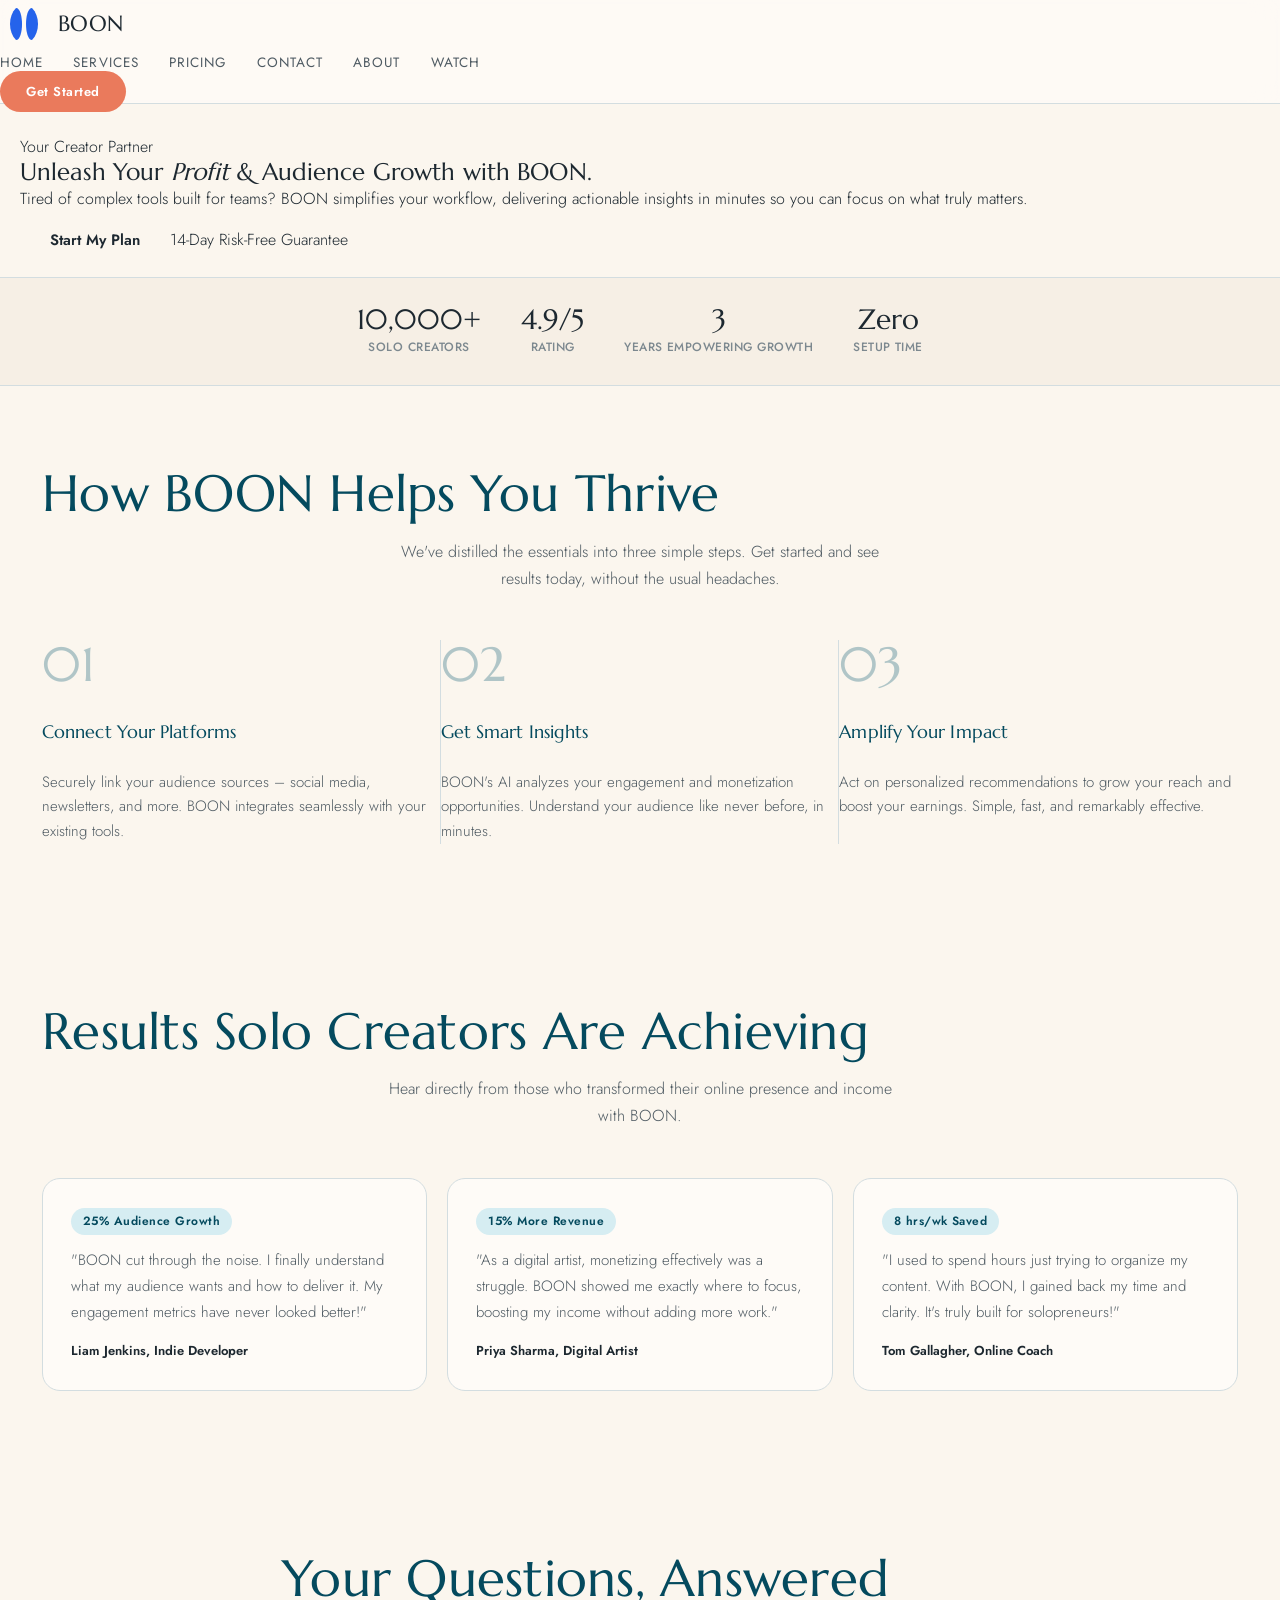
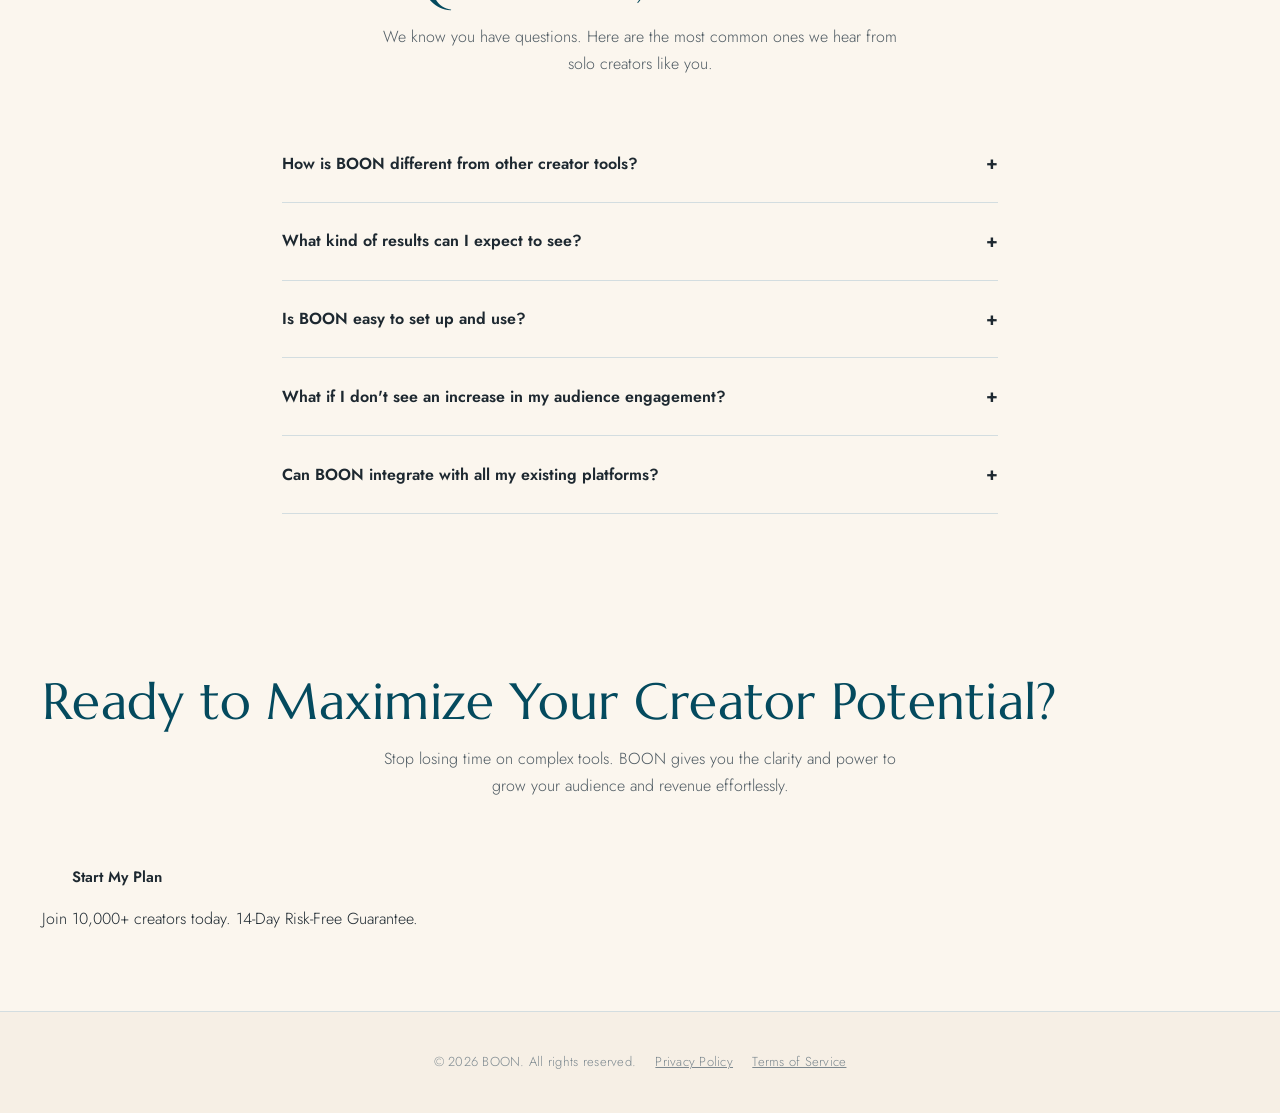
==== commit 1d0d2744: "Deploy index.html via FounderOS" ====
--- a/index.html
+++ b/index.html
@@ -4,19 +4,33 @@
 <meta charset="UTF-8">
 <meta name="viewport" content="width=device-width, initial-scale=1.0">
 <title>BOON</title>
-<meta name="description" content="I help 👤 Solo consumers (B2C) with 💻 SaaS / Software services through BOON. [Add your price, guarantee, and what makes you different]">
+<meta name="description" content="Subject: Tailored offer for BOON
+Here is a quick, high-converting offer script for your business based on your goals.
+## The Offer Copy
+Headline: Boost your per">
 <meta property="og:title" content="BOON">
-<meta property="og:description" content="I help 👤 Solo consumers (B2C) with 💻 SaaS / Software services through BOON. [Add your price, guarantee, and what makes you different]">
+<meta property="og:description" content="Subject: Tailored offer for BOON
+Here is a quick, high-converting offer script for your business based on your goals.
+## The Offer Copy
+Headline: Boost your per">
 <meta property="og:type" content="website">
 <meta name="twitter:title" content="BOON">
-<meta name="twitter:description" content="I help 👤 Solo consumers (B2C) with 💻 SaaS / Software services through BOON. [Add your price, guarantee, and what makes you different]">
+<meta name="twitter:description" content="Subject: Tailored offer for BOON
+Here is a quick, high-converting offer script for your business based on your goals.
+## The Offer Copy
+Headline: Boost your per">
 <meta name="twitter:card" content="summary_large_image">
 <link rel="stylesheet" href="style.css">
 </head>
 <body>
 <nav>
 <a class="logo" href="index.html" style="display:flex;align-items:center;gap:10px;text-decoration:none;"><svg viewBox="0 0 48 48" width="48" height="48">
-  <path fill="oklch(0.50 0.075 220)" d="M14 4c-2.209 0-4 1.791-4 4v32c0 2.209 1.791 4 4 4h20c2.209 0 4-1.791 4-4V26c0-2.209-1.791-4-4-4H20v-4h14c2.209 0 4-1.791 4-4V8c0-2.209-1.791-4-4-4H14z"/>
+  <g fill="#2563EB">
+    <!-- Left ascending shape -->
+    <path d="M16 40 C8 32 8 16 16 8 C20 8 22 16 22 24 C22 32 20 40 16 40 Z"/>
+    <!-- Right ascending shape -->
+    <path d="M32 40 C40 32 40 16 32 8 C28 8 26 16 26 24 C26 32 28 40 32 40 Z"/>
+  </g>
 </svg><span style="font-family:var(--font-display,serif);font-size:22px;color:var(--text,#fff);">BOON</span></a>
 <div class="nav-links">
 <a href="index.html">Home</a>
@@ -29,541 +43,47 @@
 <a href="contact.html" class="nav-cta">Get Started</a>
 <button class="hamburger" aria-label="Menu"><span></span><span></span><span></span></button>
 </nav>
-<div class="announce">
-      <div class="track">
-        <span><svg width="18" height="18" viewBox="0 0 24 24" fill="none" stroke="currentColor" stroke-width="2" stroke-linecap="round" stroke-linejoin="round"><circle cx="12" cy="12" r="10"/><path d="M12 6v6l4 2"/></svg> Free Next-Day UK Shipping </span>
-        <span><svg width="18" height="18" viewBox="0 0 24 24" fill="none" stroke="currentColor" stroke-width="2" stroke-linecap="round" stroke-linejoin="round"><path d="M14 2H6a2 2 0 0 0-2 2v16a2 2 0 0 0 2 2h12a2 2 0 0 0 2-2V8z"/><polyline points="14 2 14 8 20 8"/><line x1="16" y1="13" x2="8" y2="13"/><line x1="16" y1="17" x2="8" y2="17"/><polyline points="10 9 9 9 8 9"/></svg> 30-Day Money-Back Guarantee </span>
-        <span><svg width="18" height="18" viewBox="0 0 24 24" fill="none" stroke="currentColor" stroke-width="2" stroke-linecap="round" stroke-linejoin="round"><polygon points="12 2 15.09 8.26 22 9.27 17 14.14 18.18 21.02 12 17.77 5.82 21.02 7 14.14 2 9.27 8.91 8.26 12 2"/></svg> Rated 4.9★ by thousands of professionals </span>
-        <span><svg width="18" height="18" viewBox="0 0 24 24" fill="none" stroke="currentColor" stroke-width="2" stroke-linecap="round" stroke-linejoin="round"><path d="M22 11.08V12a10 10 0 1 1-5.93-8.87"/><polyline points="22 4 12 14.01 9 11.01"/></svg> Secure & Eco-Friendly Packaging </span>
-      </div>
-    </div>
-    <section id="hero">
-      <div class="pdp-grid">
-        <div class="gallery-column">
-          <div class="gallery-main reveal">
-            <img src="https://assets.website-files.com/657077a2853243f761d4a04d/6584288863f915f308945674_FTMO_Index_hero_p-500.webp" alt="BOON Productivity Hub in an organized workspace" style="width:100%;height:100%;object-fit:cover;">
-          </div>
-          <div class="thumbs">
-            <div class="thumb active"><img src="https://assets.website-files.com/657077a2853243f761d4a04d/6584288863f915f308945674_FTMO_Index_hero_p-500.webp" alt="BOON Hub view 1" style="width:100%;height:100%;object-fit:cover;"></div>
-            <div class="thumb"><img src="https://assets.website-files.com/657077a2853243f761d4a04d/6584288863f915f308945674_FTMO_Index_hero_p-500.webp" alt="BOON Hub view 2" style="width:100%;height:100%;object-fit:cover;"></div>
-            <div class="thumb"><img src="https://assets.website-files.com/657077a2853243f761d4a04d/6584288863f915f308945674_FTMO_Index_hero_p-500.webp" alt="BOON Hub view 3" style="width:100%;height:100%;object-fit:cover;"></div>
-            <div class="thumb"><img src="https://assets.website-files.com/657077a2853243f761d4a04d/6584288863f915f308945674_FTMO_Index_hero_p-500.webp" alt="BOON Hub view 4" style="width:100%;height:100%;object-fit:cover;"></div>
-            <div class="thumb"><img src="https://assets.website-files.com/657077a2853243f761d4a04d/6584288863f915f308945674_FTMO_Index_hero_p-500.webp" alt="BOON Hub view 5" style="width:100%;height:100%;object-fit:cover;"></div>
-          </div>
-        </div>
-        <div class="buybox reveal">
-          <div class="stars" style="display:flex;align-items:center;gap:6px;color:var(--gold);font-size:14px;margin-bottom:8px;">
-            <svg width="16" height="16" viewBox="0 0 24 24" fill="currentColor" stroke="none"><polygon points="12 2 15.09 8.26 22 9.27 17 14.14 18.18 21.02 12 17.77 5.82 21.02 7 14.14 2 9.27 8.91 8.26 12 2"/></svg>
-            <svg width="16" height="16" viewBox="0 0 24 24" fill="currentColor" stroke="none"><polygon points="12 2 15.09 8.26 22 9.27 17 14.14 18.18 21.02 12 17.77 5.82 21.02 7 14.14 2 9.27 8.91 8.26 12 2"/></svg>
-            <svg width="16" height="16" viewBox="0 0 24 24" fill="currentColor" stroke="none"><polygon points="12 2 15.09 8.26 22 9.27 17 14.14 18.18 21.02 12 17.77 5.82 21.02 7 14.14 2 9.27 8.91 8.26 12 2"/></svg>
-            <svg width="16" height="16" viewBox="0 0 24 24" fill="currentColor" stroke="none"><polygon points="12 2 15.09 8.26 22 9.27 17 14.14 18.18 21.02 12 17.77 5.82 21.02 7 14.14 2 9.27 8.91 8.26 12 2"/></svg>
-            <svg width="16" height="16" viewBox="0 0 24 24" fill="currentColor" stroke="none"><path d="M12 2l3.09 6.26L22 9.27l-5 4.87 1.18 6.5L12 17.77l-5.82 3.05L7 14.14 2 9.27l6.91-1.01L12 2z"/></svg>
-            <span style="color:var(--text-subtle);font-weight:400;margin-left:4px;">4.8★ <span style="font-weight:300;">(2,900+ reviews)</span></span>
-          </div>
-          <h1 class="p-title">Unlock Your <em style="font-style:normal;color:var(--ocean-deep);">Peak Productivity</em>. Amplify Your Impact.</h1>
-          <p class="subt">Feeling overwhelmed by scattered tools? BOON streamlines your workspace, boosting focus and delivering tangible results for solo entrepreneurs.</p>
-          <div class="price-row">
-            <span class="price-now">£149.00</span>
-            <span class="price-was">£199.00</span>
-            <span class="save-pill">Save £50</span>
-          </div>
-
-          <div class="bundle-options" style="margin-top:10px;display:flex;flex-direction:column;gap:12px;">
-            <label class="bundle active" data-price="149.00" data-name="BOON Solo Hub">
-              <input type="radio" name="bundle" value="solo" checked style="accent-color:var(--ocean-deep);margin-right:10px;">
-              <div>
-                <div class="vname">BOON Solo Hub</div>
-                <div class="vdesc">Perfect for individual focus & organization.</div>
-              </div>
-              <span class="price-now" style="font-size:20px;">£149</span>
-            </label>
-            <label class="bundle" data-price="279.00" data-name="BOON Duo Hub">
-              <input type="radio" name="bundle" value="duo" style="accent-color:var(--ocean-deep);margin-right:10px;">
-              <div>
-                <div class="vname">BOON Duo Hub</div>
-                <div class="vdesc">Two hubs for office & home, or share with a partner.</div>
-              </div>
-              <span class="vbadge">Best Value</span>
-              <span class="price-now" style="font-size:20px;">£279</span>
-            </label>
-            <label class="bundle" data-price="399.00" data-name="BOON Pro Pack">
-              <input type="radio" name="bundle" value="pro" style="accent-color:var(--ocean-deep);margin-right:10px;">
-              <div>
-                <div class="vname">BOON Pro Pack</div>
-                <div class="vdesc">Three hubs + accessories. Equip your entire setup.</div>
-              </div>
-              <span class="price-now" style="font-size:20px;">£399</span>
-            </label>
-          </div>
-
-          <div class="color-swatches" style="display:flex;gap:10px;margin-top:10px;">
-            <button class="swatch active" style="width:36px;height:36px;border-radius:50%;background:#3A3B3C;border:2px solid var(--ocean-deep);cursor:pointer;" title="Space Grey"></button>
-            <button class="swatch" style="width:36px;height:36px;border-radius:50%;background:#E0E0E0;border:2px solid var(--border);cursor:pointer;" title="Arctic White"></button>
-            <button class="swatch" style="width:36px;height:36px;border-radius:50%;background:#8B4513;border:2px solid var(--border);cursor:pointer;" title="Walnut"></button>
-          </div>
-
-          <div class="qty-stepper" style="display:flex;align-items:center;gap:10px;margin-top:15px;">
-            <button class="qty-minus btn-ghost" style="width:40px;height:40px;padding:0;">-</button>
-            <input type="number" class="qty-input" value="1" min="1" max="9" style="width:50px;text-align:center;font-size:16px;border:1px solid var(--border);border-radius:4px;padding:8px 0;">
-            <button class="qty-plus btn-ghost" style="width:40px;height:40px;padding:0;">+</button>
-          </div>
-
-          <button class="btn btn-primary" href="checkout.html" style="margin-top:20px;" id="main-atc-btn">Add to Cart — £149.00</button>
-          <button class="btn btn-ghost" href="checkout.html">Buy Now</button>
-
-          <div class="trust-row" style="display:grid;grid-template-columns:repeat(3,1fr);gap:15px;margin-top:20px;text-align:center;">
-            <div style="font-size:13px;color:var(--ink-soft);">
-              <svg width="20" height="20" viewBox="0 0 24 24" fill="none" stroke="currentColor" stroke-width="2" stroke-linecap="round" stroke-linejoin="round" style="margin-bottom:5px;color:var(--ocean);"><path d="M4 17L10 17L10 22L4 22L4 17Z"/><path d="M10 12L10 17L16 17L16 22L10 22"/><path d="M16 7L16 12L22 12L22 17L16 17"/><path d="M22 2L22 7L16 7L16 2L22 2Z"/></svg>
-              Free Shipping
-            </div>
-            <div style="font-size:13px;color:var(--ink-soft);">
-              <svg width="20" height="20" viewBox="0 0 24 24" fill="none" stroke="currentColor" stroke-width="2" stroke-linecap="round" stroke-linejoin="round" style="margin-bottom:5px;color:var(--ocean);"><rect x="3" y="1" width="18" height="20" rx="2" ry="2"/><line x1="12" y1="17" x2="12" y2="17"/><line x1="7" y1="9" x2="17" y2="9"/><path d="M10 13l2-2 2 2"/></svg>
-              30-Day Returns
-            </div>
-            <div style="font-size:13px;color:var(--ink-soft);">
-              <svg width="20" height="20" viewBox="0 0 24 24" fill="none" stroke="currentColor" stroke-width="2" stroke-linecap="round" stroke-linejoin="round" style="margin-bottom:5px;color:var(--ocean);"><path d="M12 22s8-4 8-10V5l-8-3-8 3v7c0 6 8 10 8 10z"/><path d="M12 18V12"/><path d="M15 15l-3 3-3-3"/></svg>
-              Secure Payment
-            </div>
-          </div>
-
-          <ul style="list-style:none;padding:0;margin-top:25px;display:grid;gap:10px;font-size:15px;color:var(--ink);">
-            <li style="display:flex;align-items:center;gap:10px;"><svg width="18" height="18" viewBox="0 0 24 24" fill="none" stroke="currentColor" stroke-width="2" stroke-linecap="round" stroke-linejoin="round" style="color:var(--coral);"><polyline points="20 6 9 17 4 12"/></svg> Declutter & Organize Your Desk Effortlessly</li>
-            <li style="display:flex;align-items:center;gap:10px;"><svg width="18" height="18" viewBox="0 0 24 24" fill="none" stroke="currentColor" stroke-width="2" stroke-linecap="round" stroke-linejoin="round" style="color:var(--coral);"><polyline points="20 6 9 17 4 12"/></svg> Boost Focus with Dedicated Zones for Essential Tools</li>
-            <li style="display:flex;align-items:center;gap:10px;"><svg width="18" height="18" viewBox="0 0 24 24" fill="none" stroke="currentColor" stroke-width="2" stroke-linecap="round" stroke-linejoin="round" style="color:var(--coral);"><polyline points="20 6 9 17 4 12"/></svg> Premium Materials for Lasting Durability & Style</li>
-            <li style="display:flex;align-items:center;gap:10px;"><svg width="18" height="18" viewBox="0 0 24 24" fill="none" stroke="currentColor" stroke-width="2" stroke-linecap="round" stroke-linejoin="round" style="color:var(--coral);"><polyline points="20 6 9 17 4 12"/></svg> Optimize Your Workflow, Maximize Your Output</li>
-            <li style="display:flex;align-items:center;gap:10px;"><svg width="18" height="18" viewBox="0 0 24 24" fill="none" stroke="currentColor" stroke-width="2" stroke-linecap="round" stroke-linejoin="round" style="color:var(--coral);"><polyline points="20 6 9 17 4 12"/></svg> Designed for Solo Professionals & Creatives</li>
-          </ul>
-        </div>
-      </div>
-    </section>
-    <div class="trust-bar reveal">
-      <div class="trust-bar-item">
-        <div class="stat">25K+</div>
-        <div class="stat-label">Solo Creators</div>
-      </div>
-      <div class="trust-bar-item">
-        <div class="stat">4.9★</div>
-        <div class="stat-label">Average Rating</div>
-      </div>
-      <div class="trust-bar-item">
-        <div class="stat">3+</div>
-        <div class="stat-label">Years of Innovation</div>
-      </div>
-      <div class="trust-bar-item">
-        <div class="stat">60-Day</div>
-        <div class="stat-label">Guarantee</div>
-      </div>
-    </div>
-    <div class="strip" style="overflow:hidden;background:var(--ocean-deep);color:var(--shell);padding:18px 0;margin-top:40px;">
-      <div class="marquee" style="display:flex;white-space:nowrap;animation:marquee 20s linear infinite;">
-        <span style="display:inline-block;padding:0 20px;letter-spacing:.1em;font-weight:500;text-transform:uppercase;font-size:14px;">⚡︎ Boost Your Focus </span>
-        <span style="display:inline-block;padding:0 20px;letter-spacing:.1em;font-weight:500;text-transform:uppercase;font-size:14px;">✦ Streamline Your Workflow </span>
-        <span style="display:inline-block;padding:0 20px;letter-spacing:.1em;font-weight:500;text-transform:uppercase;font-size:14px;">✓ Premium Craftsmanship </span>
-        <span style="display:inline-block;padding:0 20px;letter-spacing:.1em;font-weight:500;text-transform:uppercase;font-size:14px;">⚡︎ Boost Your Focus </span>
-        <span style="display:inline-block;padding:0 20px;letter-spacing:.1em;font-weight:500;text-transform:uppercase;font-size:14px;">✦ Streamline Your Workflow </span>
-        <span style="display:inline-block;padding:0 20px;letter-spacing:.1em;font-weight:500;text-transform:uppercase;font-size:14px;">✓ Premium Craftsmanship </span>
-      </div>
-      <style>
-        @keyframes marquee {
-          0% { transform: translateX(0); }
-          100% { transform: translateX(-50%); }
-        }
-        .marquee{animation-duration:20s;} /* Override default marq duration for visual distinctness if needed */
-      </style>
-    </div>
-    <section class="reveal">
-      <h2 style="text-align:center;">Designed for Uninterrupted Focus</h2>
-      <p class="section-sub">Every element of the BOON Productivity Hub is meticulously crafted to support your flow, from concept to completion. Create your ideal work environment.</p>
-      <div class="benefits">
-        <div class="benefit">
-          <span class="eyebrow" style="color:var(--coral);">01.</span>
-          <h3 style="font-family:var(--font-display);font-size:24px;color:var(--ocean-deep);">Intuitive Organization</h3>
-          <p style="font-size:15px;color:var(--ink-soft);">Dedicated compartments for devices, notes, and essentials keep everything in its place, reducing visual clutter and mental distraction.</p>
-        </div>
-        <div class="benefit">
-          <span class="eyebrow" style="color:var(--coral);">02.</span>
-          <h3 style="font-family:var(--font-display);font-size:24px;color:var(--ocean-deep);">Premium Materials</h3>
-          <p style="font-size:15px;color:var(--ink-soft);">Crafted from sustainably sourced wood and recycled metals, BOON adds a touch of sophistication and durability to any workspace.</p>
-        </div>
-        <div class="benefit">
-          <span class="eyebrow" style="color:var(--coral);">03.</span>
-          <h3 style="font-family:var(--font-display);font-size:24px;color:var(--ocean-deep);">Seamless Integration</h3>
-          <p style="font-size:15px;color:var(--ink-soft);">Designed to complement modern tech, BOON provides smart cable management and convenient charging points for all your devices.</p>
-        </div>
-        <div class="benefit">
-          <span class="eyebrow" style="color:var(--coral);">04.</span>
-          <h3 style="font-family:var(--font-display);font-size:24px;color:var(--ocean-deep);">Mindful Design</h3>
-          <p style="font-size:15px;color:var(--ink-soft);">Minimalist aesthetic promotes calm and focus, helping you get into deep work faster and stay there longer, day after day.</p>
-        </div>
-      </div>
-    </section>
-    <section class="reveal">
-      <h2 style="text-align:center;">Your Path to a Sharper Workflow</h2>
-      <p class="section-sub">Experience the BOON difference in three simple steps. From unboxing to peak productivity, we make it effortless.</p>
-      <div class="how-it-works">
-        <div class="step">
-          <img src="https://assets.website-files.com/657077a2853243f761d4a04d/6584288863f915f308945674_FTMO_Index_hero_p-500.webp" alt="Step 1 setup" class="step-img" style="object-fit:cover;">
-          <span class="step-num">01</span>
-          <h3>Unbox & Place</h3>
-          <p>Your BOON arrives ready to use. Simply unbox your new hub and place it in your ideal workspace. No assembly needed.</p>
-          <span class="step-time" style="font-size:13px;color:var(--text-subtle);font-weight:500;letter-spacing:.04em;text-transform:uppercase;">Takes less than 1 minute</span>
-        </div>
-        <div class="step">
-          <img src="https://assets.website-files.com/657077a2853243f761d4a04d/6584288863f915f308945674_FTMO_Index_hero_p-500.webp" alt="Step 2 organize" class="step-img" style="object-fit:cover;">
-          <span class="step-num">02</span>
-          <h3>Organize Your Essentials</h3>
-          <p>Fill the intelligent compartments with your daily tools: laptop, tablet, phone, pen, and notebook. Enjoy instant order.</p>
-          <span class="step-time" style="font-size:13px;color:var(--text-subtle);font-weight:500;letter-spacing:.04em;text-transform:uppercase;">Takes 5 minutes</span>
-        </div>
-        <div class="step">
-          <img src="https://assets.website-files.com/657077a2853243f761d4a04d/6584288863f915f308945674_FTMO_Index_hero_p-500.webp" alt="Step 3 focus" class="step-img" style="object-fit:cover;">
-          <span class="step-num">03</span>
-          <h3>Experience Deep Focus</h3>
-          <p>With everything in its place, distractions fade. Dive into deep work sessions, boost your output, and amplify your impact.</p>
-          <span class="step-time" style="font-size:13px;color:var(--text-subtle);font-weight:500;letter-spacing:.04em;text-transform:uppercase;">Ongoing benefit</span>
-        </div>
-      </div>
-    </section>
-    <section class="reveal" style="padding:0;margin:80px auto;max-width:none;overflow:hidden;">
-      <div style="background-image:url('https://assets.website-files.com/657077a2853243f761d4a04d/6584288863f915f308945674_FTMO_Index_hero_p-500.webp');background-size:cover;background-position:center;padding:120px 22px;position:relative;">
-        <div style="position:absolute;inset:0;background:rgba(0,0,0,0.5);mix-blend-mode:multiply;"></div> 
-        <div class="wrap" style="position:relative;z-index:2;text-align:center;color:#fff;">
-          <h2 style="color:var(--shell);font-size:clamp(2.5rem,5.5vw,4.5rem);max-width:800px;margin:0 auto 20px;line-height:1.1;">Transform Your Workspace, Transform Your Output</h2>
-          <p style="font-size:18px;max-width:650px;margin:0 auto 40px;line-height:1.6;">BOON isn't just an organizer; it's an investment in your productivity. Designed for clarity, crafted for creators.</p>
-          <a href="contact.html" class="btn btn-secondary">Elevate My Workspace</a>
-        </div>
-      </div>
-    </section>
-    <section class="reveal">
-      <h2 style="text-align:center;">See The BOON Difference Instantly</h2>
-      <p class="section-sub">Experience immediate transformation. Drag the slider to reveal a cleaner, more focused work environment.</p>
-      <div style="display:flex;justify-content:center;gap:20px;margin-bottom:40px;">
-        <span class="result-badge" style="background:var(--ocean-soft);color:var(--ocean-deep);">⚡ +30% Focus</span>
-        <span class="result-badge" style="background:var(--ocean-soft);color:var(--ocean-deep);">⏱ -15 Min Setup</span>
-        <span class="result-badge" style="background:var(--ocean-soft);color:var(--ocean-deep);">✨ Decluttered Desk</span>
-      </div>
-      <div class="ba" style="max-width:800px;margin:0 auto;border-radius:var(--r);box-shadow:var(--shadow);">
-        <img class="ba-before" src="https://assets.website-files.com/657077a2853243f761d4a04d/6584288863f915f308945674_FTMO_Index_hero_p-500.webp" alt="Messy desk before BOON" style="position:absolute;width:100%;height:100%;object-fit:cover;z-index:1;border-radius:var(--r);">
-        <img class="ba-after" src="https://assets.website-files.com/657077a2853243f761d4a04d/6584288863f915f308945674_FTMO_Index_hero_p-500.webp" alt="Organized desk after BOON" style="position:absolute;width:100%;height:100%;object-fit:cover;z-index:2;border-radius:var(--r);">
-        <input type="range" class="ba-range" min="0" max="100" value="50">
-        <div style="position:absolute;top:50%;left:var(--split,50%);transform:translate(-50%,-50%);width:4px;height:calc(100% - 20px);background:#fff;z-index:5;border-radius:2px;box-shadow:0 0 0 2px rgba(0,0,0,0.2);"></div>
-        <div style="position:absolute;top:50%;left:var(--split,50%);transform:translate(-50%,-50%);width:40px;height:40px;background:#fff;border-radius:50%;z-index:5;box-shadow:0 0 0 2px rgba(0,0,0,0.2);display:flex;align-items:center;justify-content:center;color:var(--ink);">
-          <svg width="24" height="24" viewBox="0 0 24 24" fill="none" stroke="currentColor" stroke-width="2" stroke-linecap="round" stroke-linejoin="round"><polyline points="13 17 18 12 13 7"/><polyline points="6 17 11 12 6 7"/></svg>
-        </div>
-      </div>
-    </section>
-    <section class="reveal">
-      <h2 style="text-align:center;">BOON For Every Creator</h2>
-      <p class="section-sub">Whether you're crafting code or creating content, BOON adapts to your unique workflow, enhancing focus and efficiency.</p>
-      <div class="dual" style="margin-top:40px;border-radius:var(--r);overflow:hidden;box-shadow:var(--shadow-sm);">
-        <div style="background:var(--shell);padding:40px 30px;text-align:center;">
-          <h3 style="font-family:var(--font-display);font-size:26px;color:var(--ocean-deep);margin-bottom:15px;">The Focused Professional</h3>
-          <p style="font-size:15px;color:var(--ink-soft);max-width:380px;margin:0 auto 25px;">Keep your mission-critical tools within reach and your digital devices powered. Perfect for seamless transitions between tasks.</p>
-          <img src="https://assets.website-files.com/657077a2853243f761d4a04d/6584288863f915f308945674_FTMO_Index_hero_p-500.webp" alt="Professional using BOON" style="max-width:300px;margin:0 auto;border-radius:8px;">
-        </div>
-        <div style="background:var(--sand-2);padding:40px 30px;text-align:center;">
-          <h3 style="font-family:var(--font-display);font-size:26px;color:var(--ocean-deep);margin-bottom:15px;">The Creative Mind</h3>
-          <p style="font-size:15px;color:var(--ink-soft);max-width:380px;margin:0 auto 25px;">Organize sketchpads, drawing tools, and inspiration materials. BOON fosters an environment where ideas flow freely, without clutter.</p>
-          <img src="https://assets.website-files.com/657077a2853243f761d4a04d/6584288863f915f308945674_FTMO_Index_hero_p-500.webp" alt="Creative using BOON" style="max-width:300px;margin:0 auto;border-radius:8px;">
-        </div>
-      </div>
-    </section>
-    <section class="reveal">
-      <h2 style="text-align:center;">What Our Users Say</h2>
-      <p class="section-sub">Don't just take our word for it. Hear how BOON is changing the game for solo entrepreneurs worldwide.</p>
-      <div class="testimonial-grid">
-        <div class="testimonial-card">
-          <div class="result-badge">⚡ Boosted Focus by 40%</div>
-          <p>"My desk used to be a disaster zone. Since getting BOON, I've noticed a huge difference in my ability to concentrate. It's truly a game-changer for my daily tasks."</p>
-          <div class="author">Sarah P., Manchester</div>
-        </div>
-        <div class="testimonial-card">
-          <div class="result-badge">⏱ Saves 15 Min Daily</div>
-          <p>"Searching for my pen or charger was a constant interruption. BOON keeps everything organized, saving me precious time every single day. Highly recommend!"</p>
-          <div class="author">Marcus W., Sydney</div>
-        </div>
-        <div class="testimonial-card">
-          <div class="result-badge">📈 Increased Productivity</div>
-          <p>"As a freelance designer, a clean workspace is crucial for creativity. BOON's minimalist design and smart compartments have dramatically improved my workflow."</p>
-          <div class="author">Priya N., Toronto</div>
-        </div>
-        <div class="testimonial-card">
-          <div class="result-badge">✨ Elevated Desk Aesthetic</div>
-          <p>"Beyond the organization, the BOON hub itself is beautiful. It's transformed my home office into a premium, inspiring space. Worth every penny."</p>
-          <div class="author">Tom G., New York</div>
-        </div>
-      </div>
-    </section>
-    <section class="reveal">
-      <h2 style="text-align:center;">Expand Your Productivity</h2>
-      <p class="section-sub">Choose the BOON bundle that best fits your ambitions and save. More hubs, more focus, more impact.</p>
-      <div class="bundle-grid">
-        <div class="service-card" style="position:relative;">
-          <h3 style="font-family:var(--font-display);font-size:24px;color:var(--ocean-deep);margin-bottom:10px;">BOON Starter</h3>
-          <p style="font-size:15px;color:var(--ink-soft);margin-bottom:20px;">One BOON Solo Hub for essential organization.</p>
-          <ul style="list-style:none;padding:0;margin-bottom:30px;font-size:15px;color:var(--ink);">
-            <li style="display:flex;align-items:center;gap:8px;margin-bottom:8px;"><svg width="18" height="18" viewBox="0 0 24 24" fill="none" stroke="currentColor" stroke-width="2" stroke-linecap="round" stroke-linejoin="round" style="color:var(--coral);"><polyline points="20 6 9 17 4 12"/></svg> 1x BOON Solo Hub</li>
-            <li style="display:flex;align-items:center;gap:8px;margin-bottom:8px;"><svg width="18" height="18" viewBox="0 0 24 24" fill="none" stroke="currentColor" stroke-width="2" stroke-linecap="round" stroke-linejoin="round" style="color:var(--coral);"><polyline points="20 6 9 17 4 12"/></svg> Premium Cable Management</li>
-            <li style="display:flex;align-items:center;gap:8px;margin-bottom:8px;"><svg width="18" height="18" viewBox="0 0 24 24" fill="none" stroke="currentColor" stroke-width="2" stroke-linecap="round" stroke-linejoin="round" style="color:var(--coral);"><polyline points="20 6 9 17 4 12"/></svg> 30-Day Money-Back Guarantee</li>
-          </ul>
-          <div class="price-row" style="margin-top:auto;">
-            <span class="price-now" style="font-size:28px;">£149</span>
-            <span class="price-was">£199</span>
-          </div>
-          <a href="checkout.html" class="btn btn-primary" style="margin-top:25px;">Order Starter Hub</a>
-        </div>
-        <div class="service-card" style="position:relative;border-color:var(--ocean);box-shadow:0 0 0 3px var(--ocean-soft);">
-          <div class="vbadge" style="top:-14px;left:50%;transform:translateX(-50%);">Most Popular</div>
-          <h3 style="font-family:var(--font-display);font-size:24px;color:var(--ocean-deep);margin-bottom:10px;">BOON Pro Pack</h3>
-          <p style="font-size:15px;color:var(--ink-soft);margin-bottom:20px;">Two BOON Solo Hubs for home & office, or share the productivity.</p>
-          <ul style="list-style:none;padding:0;margin-bottom:30px;font-size:15px;color:var(--ink);">
-            <li style="display:flex;align-items:center;gap:8px;margin-bottom:8px;"><svg width="18" height="18" viewBox="0 0 24 24" fill="none" stroke="currentColor" stroke-width="2" stroke-linecap="round" stroke-linejoin="round" style="color:var(--coral);"><polyline points="20 6 9 17 4 12"/></svg> 2x BOON Solo Hubs (Save £20)</li>
-            <li style="display:flex;align-items:center;gap:8px;margin-bottom:8px;"><svg width="18" height="18" viewBox="0 0 24 24" fill="none" stroke="currentColor" stroke-width="2" stroke-linecap="round" stroke-linejoin="round" style="color:var(--coral);"><polyline points="20 6 9 17 4 12"/></svg> Advanced Cable Management</li>
-            <li style="display:flex;align-items:center;gap:8px;margin-bottom:8px;"><svg width="18" height="18" viewBox="0 0 24 24" fill="none" stroke="currentColor" stroke-width="2" stroke-linecap="round" stroke-linejoin="round" style="color:var(--coral);"><polyline points="20 6 9 17 4 12"/></svg> Dedicated Priority Support</li>
-          </ul>
-          <div class="price-row" style="margin-top:auto;">
-            <span class="price-now" style="font-size:28px;">£279</span>
-            <span class="price-was">£398</span>
-          </div>
-          <a href="checkout.html" class="btn btn-primary" style="margin-top:25px;">Build My Bundle</a>
-        </div>
-      </div>
-    </section>
-    <section class="reveal">
-      <div class="guarantee-section" style="background:var(--ocean-deep);color:var(--shell);">
-        <svg width="60" height="60" viewBox="0 0 24 24" fill="none" stroke="currentColor" stroke-width="1.5" stroke-linecap="round" stroke-linejoin="round" style="margin-bottom:20px;color:var(--gold);">
-          <path d="M12 22s8-4 8-10V5l-8-3-8 3v7c0 6 8 10 8 10z"/>
-          <path d="M12 18V12"/><path d="M15 15l-3 3-3-3"/>
-        </svg>
-        <h2 style="color:var(--shell);margin-bottom:15px;">60-Day Money-Back Guarantee</h2>
-        <p style="font-size:18px;max-width:700px;margin:0 auto;">We're confident BOON will transform your workflow. If you're not completely satisfied within 60 days, return it for a full, no-questions-asked refund.</p>
-      </div>
-    </section>
-    <section id="faq" class="reveal">
-      <h2 style="text-align:center;">Frequently Asked Questions</h2>
-      <p class="section-sub">Get answers to the most common questions about the BOON Productivity Hub.</p>
-      <div class="faq">
-        <div class="faq-item">
-          <div class="faq-question">Where do you ship to and how long does it take?<span class="faq-chevron">+</span></div>
-          <div class="faq-answer">We offer worldwide shipping! For UK orders, expect delivery within 1-2 business days. International shipping typically takes 5-10 business days depending on destination. You'll receive a tracking number as soon as your BOON ships.</div>
-        </div>
-        <div class="faq-item">
-          <div class="faq-question">What is your returns policy?<span class="faq-chevron">+</span></div>
-          <div class="faq-answer">We stand by the quality of BOON. If you're not 100% satisfied, you can return your hub within 30 days of purchase for a full refund. Simply contact our support team to initiate the process.</div>
-        </div>
-        <div class="faq-item">
-          <div class="faq-question">Are your products tested/certified?<span class="faq-chevron">+</span></div>
-          <div class="faq-answer">Absolutely. The BOON Productivity Hub undergoes rigorous quality control and is certified by relevant industry standards for material safety and durability. We prioritize your peace of mind.</div>
-        </div>
-        <div class="faq-item">
-          <div class="faq-question">What are the key ingredients/materials?<span class="faq-chevron">+</span></div>
-          <div class="faq-answer">The BOON Hub is crafted from sustainably sourced, premium solid wood and high-grade recycled aluminium. We use non-toxic, eco-friendly finishes to ensure both durability and environmental responsibility.</div>
-        </div>
-        <div class="faq-item">
-          <div class="faq-question">How do I use the product for best results?<span class="faq-chevron">+</span></div>
-          <div class="faq-answer">Simply place BOON on your desk and arrange your essential items like your laptop, tablet, phone, and stationery in its intuitive compartments. The key is consistency – keep your workspace organized daily to maximize focus.</div>
-        </div>
-        <div class="faq-item">
-          <div class="faq-question">Can I subscribe and save?<span class="faq-chevron">+</span></div>
-          <div class="faq-answer">While BOON is a one-time purchase, we occasionally offer discounts on bundle purchases. Keep an eye on our product pages for the latest promotions, or sign up for our newsletter for exclusive offers.</div>
-        </div>
-        <div class="faq-item">
-          <div class="faq-question">Is this suitable for a standing desk?<span class="faq-chevron">+</span></div>
-          <div class="faq-answer">Yes, BOON is perfectly designed for both sitting and standing desk setups. Its stable base ensures your essentials remain secure and organized no matter how you work.</div>
-        </div>
-        <div class="faq-item">
-          <div class="faq-question">How do I contact customer support?<span class="faq-chevron">+</span></div>
-          <div class="faq-answer">Our dedicated support team is here to help! You can reach us via the contact form on our <a href="contact.html">Support page</a>, or email us directly at support@boon.com. We aim to respond within 24 hours.</div>
-        </div>
-      </div>
-    </section>
-    <section class="reveal" style="text-align:center;">
-      <h2 style="font-size:clamp(2.5rem,5.5vw,4.5rem);margin-bottom:20px;">Ready to Elevate Your Workflow?</h2>
-      <p class="section-sub" style="max-width:600px;">Stop letting clutter steal your focus. Invest in BOON and unlock your true productivity potential today.</p>
-      <a href="checkout.html" class="btn btn-primary" style="margin-top:30px;min-width:280px;">Order My BOON System</a>
-      <p style="font-size:14px;color:var(--text-subtle);margin-top:15px;font-weight:500;">⚡ Only 47 BOON Systems left in stock!</p>
-    </section>
-    <footer>
-      <div class="wrap">
-        <p>&copy; 2026 BOON. All rights reserved. | <a href="#privacy" style="text-decoration:underline;">Privacy Policy</a> | <a href="#terms" style="text-decoration:underline;">Terms of Service</a></p>
-      </div>
-    </footer>
-    <div class="sticky-atc">
-      <div class="sticky-inner">
-        <span style="font-size:16px;font-weight:500;color:var(--ink);">BOON Solo Hub</span>
-        <span style="font-size:18px;font-weight:600;color:var(--ocean-deep);">£149.00</span>
-        <a href="checkout.html" class="btn btn-primary" style="margin-left:auto;padding:12px 25px;font-size:14px;min-width:160px;">Add to Cart</a>
-      </div>
-    </div>
-    <script>
-      // Sticky ATC logic
-      const mainAtcBtn = document.getElementById('main-atc-btn');
-      const stickyAtc = document.querySelector('.sticky-atc');
-      const stickyMobileCta = document.querySelector('.sticky-mobile-cta .btn');
-
-      function updateStickyCta(price, name) {
-        if (stickyAtc) {
-          stickyAtc.querySelector('.sticky-inner span:first-child').textContent = name;
-          stickyAtc.querySelector('.sticky-inner span:last-of-type').textContent = `£${price}`;
-          stickyAtc.querySelector('.sticky-inner .btn').textContent = `Add to Cart — £${price}`;
-        }
-        if (stickyMobileCta) {
-          stickyMobileCta.textContent = `Add to Cart — £${price}`;
-        }
-      }
-
-      if (mainAtcBtn && stickyAtc) {
-        const observer = new IntersectionObserver((entries) => {
-          entries.forEach(entry => {
-            if (entry.isIntersecting) {
-              stickyAtc.classList.remove('show');
-            } else {
-              stickyAtc.classList.add('show');
-            }
-          });
-        }, { threshold: 0.1 });
-        observer.observe(mainAtcBtn);
-      }
-
-      // Bundle selector logic
-      document.querySelectorAll('.bundle').forEach(bundle => {
-        bundle.addEventListener('click', function() {
-          document.querySelectorAll('.bundle').forEach(b => {
-            const radio = b.querySelector('input[type="radio"]');
-            if (radio) radio.checked = false;
-            b.classList.remove('active');
-          });
-          this.classList.add('active');
-          const radio = this.querySelector('input[type="radio"]');
-          if (radio) radio.checked = true;
-
-          const price = this.dataset.price;
-          const name = this.dataset.name;
-          const mainAtcButton = document.getElementById('main-atc-btn');
-          if (mainAtcButton) mainAtcButton.textContent = `Add to Cart — £${price}`;
-          updateStickyCta(price, name);
-        });
-      });
-
-      // Initialize sticky CTA with default values
-      document.addEventListener('DOMContentLoaded', () => {
-        const defaultBundle = document.querySelector('.bundle.active');
-        if (defaultBundle) {
-          const price = defaultBundle.dataset.price;
-          const name = defaultBundle.dataset.name;
-          updateStickyCta(price, name);
-        }
-      });
-
-      // Swatch picker
-      document.querySelectorAll('.swatch').forEach(swatch => {
-        swatch.addEventListener('click', function() {
-          document.querySelectorAll('.swatch').forEach(s => s.style.borderColor = 'var(--border)');
-          this.style.borderColor = 'var(--ocean-deep)';
-        });
-      });
-
-      // Qty stepper
-      const qtyInput = document.querySelector('.qty-input');
-      const qtyMinus = document.querySelector('.qty-minus');
-      const qtyPlus = document.querySelector('.qty-plus');
-
-      if (qtyInput && qtyMinus && qtyPlus) {
-        qtyMinus.addEventListener('click', () => {
-          let currentVal = parseInt(qtyInput.value);
-          if (currentVal > 1) {
-            qtyInput.value = currentVal - 1;
-          }
-        });
-        qtyPlus.addEventListener('click', () => {
-          let currentVal = parseInt(qtyInput.value);
-          if (currentVal < 9) { 
-            qtyInput.value = currentVal + 1;
-          }
-        });
-        qtyInput.addEventListener('change', () => {
-          let currentVal = parseInt(qtyInput.value);
-          if (isNaN(currentVal) || currentVal < 1) qtyInput.value = 1;
-          if (currentVal > 9) qtyInput.value = 9;
-        });
-      }
-
-      // Gallery thumbs
-      document.querySelectorAll('.thumbs .thumb').forEach(thumb => {
-        thumb.addEventListener('click', function() {
-          document.querySelectorAll('.thumbs .thumb').forEach(t => t.classList.remove('active'));
-          this.classList.add('active');
-          const imgSrc = this.querySelector('img').src;
-          document.querySelector('.gallery-main img').src = imgSrc;
-        });
-      });
-
-      // Before/After Slider
-      document.addEventListener('DOMContentLoaded', () => {
-        const baRange = document.querySelector('.ba-range');
-        if (baRange) {
-          baRange.addEventListener('input', (e) => {
-            const value = e.target.value;
-            e.target.closest('.ba').style.setProperty('--split', value + '%');
-          });
-        }
-      });
-
-      // Reveal on scroll (using IntersectionObserver)
-      const revealElements = document.querySelectorAll('.reveal');
-      const observerReveal = new IntersectionObserver((entries) => {
-        entries.forEach(entry => {
-          if (entry.isIntersecting) {
-            entry.target.classList.add('in');
-            observerReveal.unobserve(entry.target);
-          }
-        });
-      }, { threshold: 0.1 });
-      revealElements.forEach(el => observerReveal.observe(el));
-
-
-      // MANDATORY JS BLOCK STARTS HERE
-      // FAQ accordion
-      document.querySelectorAll('.faq-item').forEach(function(item){
-        item.addEventListener('click',function(){
-          var answer=this.querySelector('.faq-answer');
-          var chevron=this.querySelector('.faq-chevron');
-          var isOpen=this.classList.contains('open');
-          document.querySelectorAll('.faq-item').forEach(function(i){
-            i.classList.remove('open');
-            i.querySelector('.faq-answer').style.maxHeight='0';
-            i.querySelector('.faq-chevron').textContent='+';
-          });
-          if(!isOpen){this.classList.add('open');answer.style.maxHeight=answer.scrollHeight+'px';chevron.textContent='\\u00d7';}
-        });
-      });
-      // Nav scroll
-      window.addEventListener('scroll',function(){document.querySelector('nav').classList.toggle('scrolled',window.scrollY>50);});
-      // Hamburger menu
-      var ham=document.querySelector('.hamburger');var nl=document.querySelector('.nav-links');if(ham&&nl){ham.addEventListener('click',function(){nl.classList.toggle('open');});}
-      // Picker tabs
-      document.querySelectorAll('.picker-tab').forEach(function(tab){
-        tab.addEventListener('click',function(){
-          var target=this.dataset.tab;
-          document.querySelectorAll('.picker-tab').forEach(function(t){t.classList.remove('active');});
-          document.querySelectorAll('.picker-content').forEach(function(c){c.classList.remove('active');});
-          this.classList.add('active');
-          var el=document.getElementById(target);
-          if(el){el.classList.add('active');}
-        });
-      });
-      // Picker card select
-      document.querySelectorAll('.picker-card').forEach(function(card){
-        card.addEventListener('click',function(){
-          var parent=this.closest('.picker-content');
-          if(parent){parent.querySelectorAll('.picker-card').forEach(function(c){c.classList.remove('selected');});}
-          this.classList.add('selected');
-        });
-      });
-    </script>
-    <div class="sticky-mobile-cta">
-      <a href="checkout.html" class="btn btn-primary">Add to Cart - £149.00</a>
-    </div>
+<!DOCTYPE html><html lang='en'><head><meta charset='UTF-8'><meta name='viewport' content='width=device-width, initial-scale=1.0'><title>BOON - Boost Your Personal Profits & Scale Your Audience</title><meta name='description' content='BOON is the intuitive software for solo creators and solopreneurs to grow audience engagement and maximize profitability with zero setup. Try it risk-free for 14 days.'></head><body><main><section id='hero'><div class='hero-badge'>Your Creator Partner</div><h1>Unleash Your <em>Profit</em> &amp; Audience Growth with BOON.</h1><p>Tired of complex tools built for teams? BOON simplifies your workflow, delivering actionable insights in minutes so you can focus on what truly matters.</p><div class='hero-cta-group'><a href='contact.html' class='btn'>Start My Plan</a><span class='trust-signal'>14-Day Risk-Free Guarantee</span></div></section><div class='trust-bar'><div class='trust-bar-item'><div class='stat'>10,000+</div><div class='stat-label'>Solo Creators</div></div><div class='trust-bar-item'><div class='stat'>4.9/5</div><div class='stat-label'>Rating</div></div><div class='trust-bar-item'><div class='stat'>3</div><div class='stat-label'>Years Empowering Growth</div></div><div class='trust-bar-item'><div class='stat'>Zero</div><div class='stat-label'>Setup Time</div></div></div><section><h2 class='fade-in'>How BOON Helps You Thrive</h2><p class='section-sub fade-in'>We've distilled the essentials into three simple steps. Get started and see results today, without the usual headaches.</p><div class='how-it-works'><div class='step'><div class='step-num'>01</div><h3>Connect Your Platforms</h3><p>Securely link your audience sources &ndash; social media, newsletters, and more. BOON integrates seamlessly with your existing tools.</p></div><div class='step'><div class='step-num'>02</div><h3>Get Smart Insights</h3><p>BOON's AI analyzes your engagement and monetization opportunities. Understand your audience like never before, in minutes.</p></div><div class='step'><div class='step-num'>03</div><h3>Amplify Your Impact</h3><p>Act on personalized recommendations to grow your reach and boost your earnings. Simple, fast, and remarkably effective.</p></div></div></section><section id='testimonials'><h2 class='fade-in'>Results Solo Creators Are Achieving</h2><p class='section-sub fade-in'>Hear directly from those who transformed their online presence and income with BOON.</p><div class='testimonial-grid'><div class='testimonial-card'><div class='result-badge'>25% Audience Growth</div><p>"BOON cut through the noise. I finally understand what my audience wants and how to deliver it. My engagement metrics have never looked better!"</p><div class='author'>Liam Jenkins, Indie Developer</div></div><div class='testimonial-card'><div class='result-badge'>15% More Revenue</div><p>"As a digital artist, monetizing effectively was a struggle. BOON showed me exactly where to focus, boosting my income without adding more work."</p><div class='author'>Priya Sharma, Digital Artist</div></div><div class='testimonial-card'><div class='result-badge'>8 hrs/wk Saved</div><p>"I used to spend hours just trying to organize my content. With BOON, I gained back my time and clarity. It's truly built for solopreneurs!"</p><div class='author'>Tom Gallagher, Online Coach</div></div></div></section><section id='faq'><h2 class='fade-in'>Your Questions, Answered</h2><p class='section-sub fade-in'>We know you have questions. Here are the most common ones we hear from solo creators like you.</p><div class='faq-item'><div class='faq-question'>How is BOON different from other creator tools?<span class='faq-chevron'>+</span></div><div class='faq-answer'>Most tools are bloated and built for large teams. BOON is specifically designed for solo creators, focusing on actionable insights and simplicity so you can achieve results faster.</div></div><div class='faq-item'><div class='faq-question'>What kind of results can I expect to see?<span class='faq-chevron'>+</span></div><div class='faq-answer'>Our users typically see increased audience engagement, clearer monetization paths, and significant time savings in content management and analysis. We offer a 14-day risk-free guarantee.</div></div><div class='faq-item'><div class='faq-question'>Is BOON easy to set up and use?<span class='faq-chevron'>+</span></div><div class='faq-answer'>Absolutely. BOON requires zero setup and delivers its first actionable insights in under five minutes. Our intuitive interface ensures you spend less time learning and more time growing.</div></div><div class='faq-item'><div class='faq-question'>What if I don't see an increase in my audience engagement?<span class='faq-chevron'>+</span></div><div class='faq-answer'>We're confident in BOON's power. If you don't see an increase in your audience engagement within the first 14 days, we offer a full, no-questions-asked refund.</div></div><div class='faq-item'><div class='faq-question'>Can BOON integrate with all my existing platforms?<span class='faq-chevron'>+</span></div><div class='faq-answer'>BOON is built for broad compatibility. We integrate with major social media channels, email marketing platforms, and content distribution services to give you a unified view.</div></div></section><section id='cta'><h2 class='fade-in'>Ready to Maximize Your Creator Potential?</h2><p class='section-sub fade-in'>Stop losing time on complex tools. BOON gives you the clarity and power to grow your audience and revenue effortlessly.</p><a href='contact.html' class='btn fade-in'>Start My Plan</a><p class='risk-reversal fade-in'>Join 10,000+ creators today. 14-Day Risk-Free Guarantee.</p></section></main><footer>
+    <p>&copy; 2026 BOON. All rights reserved. <a href="#privacy" style="color:var(--text-subtle);text-decoration:underline;margin-left:15px;">Privacy Policy</a> <a href="#terms" style="color:var(--text-subtle);text-decoration:underline;margin-left:15px;">Terms of Service</a></p>
+</footer><div class='sticky-mobile-cta'><a href='contact.html' class='btn'>Start My Plan</a></div><script>
+// FAQ accordion
+document.querySelectorAll('.faq-item').forEach(function(item){
+  item.addEventListener('click',function(){
+    var answer=this.querySelector('.faq-answer');
+    var chevron=this.querySelector('.faq-chevron');
+    var isOpen=this.classList.contains('open');
+    document.querySelectorAll('.faq-item').forEach(function(i){
+      i.classList.remove('open');
+      i.querySelector('.faq-answer').style.maxHeight='0';
+      i.querySelector('.faq-chevron').textContent='+';
+    });
+    if(!isOpen){this.classList.add('open');answer.style.maxHeight=answer.scrollHeight+'px';chevron.textContent='\\u00d7';}
+  });
+});
+// Nav scroll
+window.addEventListener('scroll',function(){document.querySelector('nav').classList.toggle('scrolled',window.scrollY>50);});
+// Hamburger menu
+var ham=document.querySelector('.hamburger');var nl=document.querySelector('.nav-links');if(ham&&nl){ham.addEventListener('click',function(){nl.classList.toggle('open');});}
+// Picker tabs
+document.querySelectorAll('.picker-tab').forEach(function(tab){
+  tab.addEventListener('click',function(){
+    var target=this.dataset.tab;
+    document.querySelectorAll('.picker-tab').forEach(function(t){t.classList.remove('active');});
+    document.querySelectorAll('.picker-content').forEach(function(c){c.classList.remove('active');});
+    this.classList.add('active');
+    var el=document.getElementById(target);
+    if(el){el.classList.add('active');}
+  });
+});
+// Picker card select
+document.querySelectorAll('.picker-card').forEach(function(card){
+  card.addEventListener('click',function(){
+    var parent=this.closest('.picker-content');
+    if(parent){parent.querySelectorAll('.picker-card').forEach(function(c){c.classList.remove('selected');});}
+    this.classList.add('selected');
+  });
+});
+</script></body></html>
 <script>document.querySelectorAll('.faq-item').forEach(function(item){item.addEventListener('click',function(){var answer=this.querySelector('.faq-answer');var chevron=this.querySelector('.faq-chevron');var isOpen=this.classList.contains('open');document.querySelectorAll('.faq-item').forEach(function(i){i.classList.remove('open');i.querySelector('.faq-answer').style.maxHeight='0';i.querySelector('.faq-chevron').textContent='+';});if(!isOpen){this.classList.add('open');answer.style.maxHeight='2000px';chevron.textContent='×';}});});window.addEventListener('scroll',function(){document.querySelector('nav').classList.toggle('scrolled',window.scrollY>50);});</script>
 </body>
 </html>
--- a/style.css
+++ b/style.css
@@ -1,152 +1,146 @@
-@import url('https://fonts.googleapis.com/css2?family=Spectral:ital,wght@0,300;0,400;1,300;1,400&family=Hanken+Grotesk:wght@400;500;600;700&family=Spline+Sans+Mono:wght@400;500&display=swap');
+@import url('https://fonts.googleapis.com/css2?family=Marcellus&family=Jost:wght@300;400;500;600&display=swap');
 :root {
-    --primary: oklch(0.50 0.046 196);
-    --primary-hover: oklch(0.42 0.046 196);
-    --sand-bg: oklch(0.966 0.008 78);
-    --sand-2:  oklch(0.945 0.011 78);
-    --sand-3:  oklch(0.915 0.013 78);
-    --paper:   oklch(0.988 0.006 86);
-    --ink:     oklch(0.265 0.012 62);
-    --ink-soft:oklch(0.46 0.012 62);
-    --ink-faint:oklch(0.62 0.01 62);
-    --line:    oklch(0.872 0.009 78);
-    --line-2:  oklch(0.82 0.011 78);
-    --accent:  oklch(0.60 0.046 196);
-    --accent-d:oklch(0.50 0.046 196);
-    --clay:    oklch(0.60 0.046 48);
-    --ink-dark:oklch(0.205 0.012 62);
-    --ff-serif: "Spectral", Georgia, serif;
-    --ff-sans:  "Hanken Grotesk", system-ui, -apple-system, sans-serif;
-    --ff-mono:  "Spline Sans Mono", ui-monospace, monospace;
-    --maxw: 1280px;
-    --gut: clamp(18px, 5vw, 64px);
-    --radius: 4px;
-    --shadow-soft: 0 1px 2px oklch(0.4 0.02 62 / 0.04), 0 8px 30px oklch(0.4 0.02 62 / 0.06);
-    --font-display: "Spectral", Georgia, serif;
-    --font-body: "Hanken Grotesk", system-ui, sans-serif;
-    --bg: oklch(0.966 0.008 78);
-    --bg-2: oklch(0.945 0.011 78);
-    --bg-card: oklch(0.988 0.006 86);
-    --border: oklch(0.872 0.009 78);
-    --border-bright: oklch(0.82 0.011 78);
-    --text: oklch(0.265 0.012 62);
-    --text-muted: oklch(0.46 0.012 62);
-    --text-subtle: oklch(0.62 0.01 62);
+    --primary: oklch(0.50 0.075 220);
+    --primary-hover: oklch(0.38 0.07 225);
+    --ocean: oklch(0.50 0.075 220);
+    --ocean-deep: oklch(0.38 0.07 225);
+    --ocean-soft: oklch(0.93 0.025 215);
+    --coral: oklch(0.70 0.145 36);
+    --coral-deep: oklch(0.62 0.155 33);
+    --sand: oklch(0.975 0.012 80);
+    --sand-2: oklch(0.955 0.016 78);
+    --shell: oklch(0.99 0.006 80);
+    --ink: oklch(0.27 0.022 240);
+    --ink-soft: oklch(0.46 0.02 240);
+    --line: oklch(0.89 0.012 220);
+    --gold: oklch(0.74 0.10 78);
+    --maxw: 1240px;
+    --r: 18px;
+    --shadow: 0 18px 50px -22px oklch(0.40 0.06 225 / .35);
+    --shadow-sm: 0 6px 22px -14px oklch(0.40 0.06 225 / .5);
+    --font-display: "Marcellus", serif;
+    --font-body: "Jost", system-ui, sans-serif;
+    --bg: oklch(0.975 0.012 80);
+    --bg-2: oklch(0.955 0.016 78);
+    --bg-card: oklch(0.99 0.006 80);
+    --border: oklch(0.89 0.012 220);
+    --border-bright: oklch(0.80 0.02 220);
+    --text: oklch(0.27 0.022 240);
+    --text-muted: oklch(0.46 0.02 240);
+    --text-subtle: oklch(0.62 0.018 230);
 }
-*,*::before,*::after{box-sizing:border-box;margin:0;padding:0;}
-html{scroll-behavior:smooth;-webkit-text-size-adjust:100%;}
-body{font-family:var(--ff-sans);background:var(--sand-bg);color:var(--ink);line-height:1.55;font-size:16px;-webkit-font-smoothing:antialiased;overflow-x:hidden;}
+*{margin:0;padding:0;box-sizing:border-box;}
+html{scroll-behavior:smooth;}
+body{font-family:var(--font-body);color:var(--ink);background:var(--sand);line-height:1.6;font-weight:300;-webkit-font-smoothing:antialiased;overflow-x:hidden;}
+h1,h2,h3,h4{font-family:var(--font-display);font-weight:400;line-height:1.08;letter-spacing:.005em;}
 img{max-width:100%;display:block;}
 a{color:inherit;text-decoration:none;}
-button{font-family:inherit;cursor:pointer;border:none;background:none;color:inherit;}
-.wrap{max-width:var(--maxw);margin:0 auto;padding-inline:var(--gut);}
-.eyebrow{font-family:var(--ff-mono);font-size:11.5px;letter-spacing:0.22em;text-transform:uppercase;color:var(--ink-faint);font-weight:500;}
-.serif{font-family:var(--ff-serif);font-weight:300;line-height:1.06;letter-spacing:-0.01em;}
-.announce{background:var(--ink-dark);color:oklch(0.92 0.01 78);font-family:var(--ff-mono);font-size:11.5px;letter-spacing:0.12em;text-transform:uppercase;text-align:center;padding:9px 16px;}
-nav{position:sticky;top:0;z-index:60;background:oklch(0.966 0.008 78 / 0.82);backdrop-filter:blur(14px) saturate(1.2);border-bottom:1px solid var(--line);}
-.nav-inner{display:flex;align-items:center;justify-content:space-between;height:64px;max-width:var(--maxw);margin:0 auto;padding-inline:var(--gut);}
-.logo{font-family:var(--ff-serif);font-size:25px;letter-spacing:0.02em;color:var(--ink);}
-.nav-links{display:flex;gap:30px;font-size:14px;}
-.nav-links a{color:var(--ink-soft);transition:color .2s;}
-.nav-links a:hover{color:var(--ink);}
-.nav-cta{background:var(--ink);color:var(--paper);padding:11px 26px;border-radius:var(--radius);font-size:13.5px;font-weight:600;transition:background .2s;}
-.nav-cta:hover{background:var(--ink-dark);}
+.wrap{max-width:var(--maxw);margin:0 auto;padding:0 22px;}
+.eyebrow{font-size:12px;letter-spacing:.32em;text-transform:uppercase;font-weight:500;color:var(--ocean);}
+.announce{background:var(--ocean-deep);color:var(--shell);font-size:12.5px;letter-spacing:.14em;text-transform:uppercase;overflow:hidden;white-space:nowrap;padding:9px 0;}
+.announce .track{display:inline-flex;gap:54px;animation:marq 26s linear infinite;}
+.announce .track span{display:inline-flex;align-items:center;gap:10px;}
+@keyframes marq{to{transform:translateX(-50%);}}
+nav{position:sticky;top:0;z-index:60;background:oklch(0.99 0.006 80 / .82);backdrop-filter:blur(14px);border-bottom:1px solid var(--line);}
+.nav-inner{display:flex;align-items:center;justify-content:space-between;height:66px;max-width:var(--maxw);margin:0 auto;padding:0 22px;gap:18px;}
+.logo{font-family:var(--font-display);font-size:23px;letter-spacing:.02em;color:var(--ocean-deep);}
+.nav-links{display:flex;gap:30px;font-size:13.5px;letter-spacing:.08em;text-transform:uppercase;font-weight:400;}
+.nav-links a{color:var(--ink-soft);transition:color .2s;position:relative;padding:4px 0;}
+.nav-links a:hover{color:var(--ocean-deep);}
+.nav-links a::after{content:"";position:absolute;left:0;bottom:-2px;height:1.5px;width:0;background:var(--coral);transition:width .25s;}
+.nav-links a:hover::after{width:100%;}
+.nav-cta{background:var(--coral);color:#fff;padding:11px 26px;border-radius:30px;font-size:13px;font-weight:600;letter-spacing:.04em;transition:background .2s;}
+.nav-cta:hover{background:var(--coral-deep);}
 .hamburger{display:none;flex-direction:column;gap:5px;background:none;border:none;cursor:pointer;padding:8px;}
 .hamburger span{display:block;width:24px;height:2px;background:var(--ink);border-radius:2px;transition:all 0.3s;}
-#hero{padding:clamp(20px,3vw,40px) 0 clamp(40px,6vw,72px);}
-.pdp-grid{display:grid;grid-template-columns:1.12fr 0.88fr;gap:clamp(28px,4vw,64px);align-items:start;max-width:var(--maxw);margin:0 auto;padding-inline:var(--gut);}
-.gallery{position:sticky;top:84px;}
-.gallery-main{aspect-ratio:4/5;border-radius:var(--radius);overflow:hidden;background:var(--sand-2);}
-.gallery-thumbs{display:grid;grid-template-columns:repeat(5,1fr);gap:10px;margin-top:10px;}
-.thumb{aspect-ratio:1;border-radius:var(--radius);overflow:hidden;border:2px solid transparent;cursor:pointer;transition:border-color .2s;background:var(--sand-2);}
-.thumb.active,.thumb:hover{border-color:var(--ink);}
-.gallery-badge{font-family:var(--ff-mono);font-size:10.5px;letter-spacing:0.14em;text-transform:uppercase;background:var(--paper);color:var(--ink);padding:6px 11px;border-radius:100px;box-shadow:var(--shadow-soft);display:inline-block;margin-bottom:14px;}
+.offer{background:linear-gradient(100deg,var(--coral) 0%,var(--coral-deep) 100%);color:#fff;text-align:center;padding:13px 18px;}
+.offer .inner{display:flex;align-items:center;justify-content:center;gap:16px;flex-wrap:wrap;font-size:13.5px;letter-spacing:.06em;}
+.offer strong{font-weight:600;text-transform:uppercase;letter-spacing:.1em;}
+.timer{display:inline-flex;gap:5px;align-items:center;font-variant-numeric:tabular-nums;font-weight:500;}
+.tbox{background:oklch(1 0 0 / .18);border-radius:7px;padding:3px 7px;min-width:30px;text-align:center;font-weight:600;}
+#hero{padding:30px 0 8px;}
+.hero-grid{display:grid;gap:30px;}
+@media(min-width:900px){.hero-grid{grid-template-columns:1.08fr .92fr;gap:54px;align-items:start;}}
+.gframe{position:relative;border-radius:var(--r);overflow:hidden;background:var(--sand-2);box-shadow:var(--shadow);aspect-ratio:4/5;}
+.gtag{position:absolute;top:16px;left:16px;z-index:3;background:var(--shell);color:var(--coral-deep);font-size:11px;letter-spacing:.12em;text-transform:uppercase;font-weight:600;padding:7px 13px;border-radius:30px;box-shadow:var(--shadow-sm);}
+.thumbs{display:flex;gap:10px;margin-top:12px;}
+.thumb{flex:1;aspect-ratio:1;border-radius:11px;border:2px solid transparent;overflow:hidden;cursor:pointer;background:var(--sand-2);transition:border-color .2s,transform .2s;}
+.thumb:hover{transform:translateY(-2px);}
+.thumb.active{border-color:var(--ocean);}
 .buybox{display:flex;flex-direction:column;gap:18px;}
-.p-title{font-family:var(--ff-serif);font-weight:300;font-size:clamp(31px,4.4vw,46px);line-height:1.02;letter-spacing:-0.015em;}
-.p-sub{font-size:15.5px;color:var(--ink-soft);max-width:46ch;}
-.price-row{display:flex;align-items:baseline;gap:12px;flex-wrap:wrap;}
-.price-now{font-size:27px;font-weight:600;}
-.price-was{font-size:17px;color:var(--ink-faint);text-decoration:line-through;}
-.price-save{font-family:var(--ff-mono);font-size:11px;letter-spacing:0.1em;text-transform:uppercase;color:var(--accent-d);background:oklch(0.60 0.046 196 / 0.12);padding:4px 9px;border-radius:100px;font-weight:500;}
-.bundles{display:flex;flex-direction:column;gap:10px;}
-.bundle{display:grid;grid-template-columns:auto 1fr auto;align-items:center;gap:14px;border:1.5px solid var(--line-2);border-radius:var(--radius);padding:15px 17px;background:var(--paper);cursor:pointer;transition:border-color .18s;position:relative;}
-.bundle:hover{border-color:var(--ink-faint);}
-.bundle.active{border-color:var(--ink);background:var(--sand-bg);}
-.bundle .radio{width:18px;height:18px;border-radius:100px;border:1.5px solid var(--line-2);position:relative;flex-shrink:0;}
-.bundle.active .radio{border-color:var(--ink);}
-.bundle.active .radio::after{content:"";position:absolute;inset:3px;border-radius:100px;background:var(--ink);}
-.bundle .b-name{font-weight:600;font-size:15px;}
-.bundle .b-desc{font-size:12.5px;color:var(--ink-soft);}
-.bundle .b-price{text-align:right;font-weight:600;font-size:15px;}
-.b-flag{position:absolute;top:-9px;right:14px;font-family:var(--ff-mono);font-size:9.5px;letter-spacing:0.12em;text-transform:uppercase;background:var(--clay);color:var(--paper);padding:3px 9px;border-radius:100px;}
-.swatches{display:flex;gap:10px;}
-.swatch{width:34px;height:34px;border-radius:100px;border:1.5px solid var(--line-2);position:relative;cursor:pointer;padding:0;background:none;}
-.swatch span{position:absolute;inset:3px;border-radius:100px;}
-.swatch.active{border-color:var(--ink);}
-.qty{display:inline-flex;align-items:center;border:1.5px solid var(--line-2);border-radius:var(--radius);background:var(--paper);}
-.qty button{width:42px;height:46px;font-size:18px;color:var(--ink-soft);cursor:pointer;border:none;background:none;}
-.qty input{width:44px;height:46px;text-align:center;border:none;background:none;font-family:var(--ff-sans);font-size:15px;font-weight:600;color:var(--ink);}
-.btn{display:inline-flex;align-items:center;justify-content:center;gap:10px;font-family:var(--ff-sans);font-weight:600;font-size:15px;border-radius:var(--radius);padding:17px 26px;transition:transform .12s,background .2s;cursor:pointer;border:none;}
-.btn:active{transform:translateY(1px);}
-.btn-primary{background:var(--ink);color:var(--paper);width:100%;}
-.btn-primary:hover{background:var(--ink-dark);}
-.btn-ghost{background:var(--paper);color:var(--ink);border:1.5px solid var(--line-2);width:100%;}
-.btn-ghost:hover{border-color:var(--ink-faint);}
-.trust-row{display:grid;grid-template-columns:repeat(3,1fr);gap:12px;border-top:1px solid var(--line);border-bottom:1px solid var(--line);padding:18px 0;}
-.trust-row .t{display:flex;flex-direction:column;gap:4px;}
-.trust-row .t b{font-size:13px;font-weight:600;}
-.trust-row .t span{font-size:11.5px;color:var(--ink-soft);line-height:1.35;}
-.strip{background:var(--ink-dark);color:oklch(0.9 0.01 78);overflow:hidden;}
-.marquee{display:flex;white-space:nowrap;animation:marqscroll 32s linear infinite;}
-.marquee span{display:inline-flex;align-items:center;font-family:var(--ff-mono);font-size:12.5px;letter-spacing:0.16em;text-transform:uppercase;padding:16px 34px;}
-@keyframes marqscroll{to{transform:translateX(-50%);}}
-section{padding-block:clamp(56px,8vw,108px);}
-.sec-head{max-width:680px;margin-bottom:48px;}
-.sec-head .eyebrow{display:block;margin-bottom:18px;}
-.sec-head p{color:var(--ink-soft);font-size:16.5px;margin-top:18px;max-width:52ch;}
-h2{font-family:var(--ff-serif);font-weight:300;font-size:clamp(30px,4.6vw,52px);line-height:1.06;letter-spacing:-0.01em;}
-.bg-sand{background:var(--sand-2);}
-.benefits{display:grid;grid-template-columns:repeat(4,1fr);gap:1px;background:var(--line);border:1px solid var(--line);border-radius:var(--radius);overflow:hidden;}
-.benefit{background:var(--sand-bg);padding:30px 26px;display:flex;flex-direction:column;gap:13px;min-height:200px;}
-.benefit .num{font-family:var(--ff-mono);font-size:11px;color:var(--ink-faint);letter-spacing:0.1em;}
-.benefit h3{font-size:18px;font-weight:600;letter-spacing:-0.01em;}
-.benefit p{font-size:13.5px;color:var(--ink-soft);line-height:1.5;}
-.steps{display:grid;grid-template-columns:repeat(3,1fr);gap:clamp(20px,3vw,40px);}
-.step{display:flex;flex-direction:column;gap:18px;}
-.step-img{aspect-ratio:4/3;border-radius:var(--radius);overflow:hidden;background:var(--sand-2);}
-.step-n{font-family:var(--ff-serif);font-size:40px;font-weight:300;color:var(--accent-d);line-height:1;}
-.step h3{font-size:19px;font-weight:600;margin-top:-6px;}
-.step p{font-size:14px;color:var(--ink-soft);}
-.dual{display:grid;grid-template-columns:1fr 1fr;gap:1px;background:var(--line);border:1px solid var(--line);border-radius:var(--radius);overflow:hidden;}
-.dual-cell{background:var(--sand-bg);}
-.dual-cell .dc-body{padding:30px 30px 36px;}
-.dual-cell h3{font-family:var(--ff-serif);font-weight:300;font-size:27px;}
-.dual-cell p{font-size:14.5px;color:var(--ink-soft);margin-top:10px;}
-.testimonial-grid{display:grid;grid-template-columns:repeat(auto-fit,minmax(280px,1fr));gap:16px;}
-.testimonial-card{background:var(--paper);border:1px solid var(--line);border-radius:var(--radius);padding:28px;}
-.testimonial-card p{font-size:15px;color:var(--ink-soft);line-height:1.72;margin-bottom:16px;}
-.testimonial-card .author{font-weight:600;font-size:13px;}
-.result-badge{display:inline-block;background:oklch(0.60 0.046 196 / 0.12);border:1px solid oklch(0.60 0.046 196 / 0.3);color:var(--accent-d);padding:4px 12px;border-radius:100px;font-size:12px;font-weight:600;margin-bottom:12px;font-family:var(--ff-mono);}
-.guarantee-section{background:var(--sand-2);border:1px solid var(--line);border-radius:var(--radius);padding:48px;text-align:center;}
-.bundle-grid{display:grid;grid-template-columns:repeat(2,1fr);gap:24px;}
+.title-xl{font-size:clamp(34px,5.2vw,50px);color:var(--ocean-deep);line-height:1.02;}
+.subt{font-size:15.5px;color:var(--ink-soft);max-width:46ch;}
+.price-row{display:flex;align-items:baseline;gap:14px;flex-wrap:wrap;}
+.price-now{font-family:var(--font-display);font-size:34px;color:var(--ink);}
+.price-was{font-size:18px;color:var(--ink-soft);text-decoration:line-through;}
+.save-pill{background:var(--ocean-soft);color:var(--ocean-deep);font-size:12px;font-weight:600;letter-spacing:.08em;text-transform:uppercase;padding:5px 11px;border-radius:30px;}
+.variants{display:grid;grid-template-columns:1fr 1fr;gap:12px;}
+.variant{border:1.5px solid var(--line);border-radius:14px;padding:15px 16px;cursor:pointer;background:var(--shell);transition:border-color .2s,box-shadow .2s;text-align:left;}
+.variant:hover{border-color:var(--ocean);}
+.variant.sel{border-color:var(--ocean);box-shadow:0 0 0 3px var(--ocean-soft);}
+.variant .vname{font-family:var(--font-display);font-size:20px;color:var(--ocean-deep);}
+.variant .vdesc{font-size:12.5px;color:var(--ink-soft);margin-top:3px;}
+.variant .vbadge{position:absolute;top:-9px;right:12px;background:var(--coral);color:#fff;font-size:9.5px;letter-spacing:.1em;text-transform:uppercase;font-weight:600;padding:3px 9px;border-radius:20px;}
+.btn{display:inline-flex;align-items:center;justify-content:center;gap:10px;font-family:var(--font-body);font-weight:600;font-size:15px;border-radius:30px;padding:17px 30px;cursor:pointer;border:none;transition:all .2s;}
+.btn-primary{background:var(--ocean-deep);color:var(--shell);width:100%;}
+.btn-primary:hover{background:var(--ocean);transform:translateY(-1px);}
+.btn-secondary{background:var(--coral);color:#fff;width:100%;}
+.btn-secondary:hover{background:var(--coral-deep);}
+.btn-ghost{background:transparent;color:var(--ocean-deep);border:1.5px solid var(--ocean);width:100%;}
+.btn-ghost:hover{background:var(--ocean-soft);}
+.trust-bar{display:flex;justify-content:center;align-items:center;gap:40px;flex-wrap:wrap;padding:28px 22px;border-top:1px solid var(--line);border-bottom:1px solid var(--line);background:var(--sand-2);}
+.trust-bar-item{text-align:center;}
+.trust-bar-item .stat{font-family:var(--font-display);font-size:28px;color:var(--ink);line-height:1;}
+.trust-bar-item .stat-label{font-size:12px;color:var(--text-subtle);margin-top:4px;font-weight:500;letter-spacing:.04em;text-transform:uppercase;}
+section{padding:80px 22px;max-width:var(--maxw);margin:0 auto;}
+h2{font-size:clamp(2.2rem,5vw,3.2rem);margin-bottom:16px;color:var(--ocean-deep);}
+.section-sub{color:var(--ink-soft);font-size:16px;max-width:520px;margin:0 auto 48px;line-height:1.7;text-align:center;}
+.service-cards{display:grid;grid-template-columns:repeat(auto-fit,minmax(260px,1fr));gap:20px;margin-top:40px;}
+.service-card{background:var(--shell);border:1.5px solid var(--line);border-radius:var(--r);padding:32px;transition:all .2s;}
+.service-card:hover{border-color:var(--ocean);box-shadow:var(--shadow);transform:translateY(-2px);}
+.service-card h3{font-size:17px;font-weight:600;margin-bottom:12px;color:var(--ocean-deep);}
+.service-card p{color:var(--ink-soft);font-size:15px;line-height:1.65;}
+.feat{display:flex;gap:16px;align-items:flex-start;padding:20px 0;border-bottom:1px solid var(--line);}
+.feat:last-child{border-bottom:none;}
+.fi{width:44px;height:44px;border-radius:12px;background:var(--ocean-soft);display:grid;place-items:center;flex-shrink:0;color:var(--ocean-deep);}
+.feat h4{font-size:15px;font-weight:600;color:var(--ocean-deep);margin-bottom:4px;}
+.feat p{font-size:14px;color:var(--ink-soft);line-height:1.55;}
+.how-it-works{display:grid;grid-template-columns:1fr;gap:0;margin-top:40px;}
+@media(min-width:768px){.how-it-works{grid-template-columns:repeat(3,1fr);gap:0;}.step:not(:last-child){border-bottom:none;border-right:1px solid var(--line);}.step{border-bottom:none;}}
+.step-num{font-family:var(--font-display);font-size:48px;color:var(--ocean);opacity:0.35;line-height:1;margin-bottom:16px;}
+.step h3{font-size:18px;margin-bottom:10px;color:var(--ocean-deep);}
+.step p{color:var(--ink-soft);font-size:15px;line-height:1.65;}
+.testimonial-grid{display:grid;grid-template-columns:repeat(auto-fit,minmax(280px,1fr));gap:20px;}
+.testimonial-card{background:var(--shell);border:1.5px solid var(--line);border-radius:var(--r);padding:28px;transition:all .2s;}
+.testimonial-card:hover{border-color:var(--ocean);box-shadow:var(--shadow-sm);transform:translateY(-1px);}
+.testimonial-card p{font-size:15px;color:var(--ink-soft);line-height:1.75;margin-bottom:16px;}
+.testimonial-card .author{font-weight:600;font-size:13px;color:var(--ink);}
+.result-badge{display:inline-block;background:var(--ocean-soft);color:var(--ocean-deep);padding:4px 12px;border-radius:30px;font-size:12px;font-weight:600;margin-bottom:12px;letter-spacing:.04em;}
+.review{background:var(--shell);border:1.5px solid var(--line);border-radius:var(--r);padding:28px;}
+.review p{font-size:15px;color:var(--ink-soft);line-height:1.75;margin:10px 0 16px;}
+.guarantee-section{background:var(--ocean-deep);color:var(--shell);border-radius:var(--r);padding:56px 40px;text-align:center;}
+.guarantee-section h2{color:var(--shell);}
+.bundle-grid{display:grid;grid-template-columns:repeat(2,1fr);gap:20px;margin-top:32px;}
+.bundle{background:var(--shell);border:1.5px solid var(--line);border-radius:var(--r);padding:28px;cursor:pointer;transition:all .2s;}
+.bundle:hover,.bundle.active{border-color:var(--ocean);box-shadow:0 0 0 2px var(--ocean-soft);}
 #faq{max-width:760px;margin:0 auto;}
-.faq-item{border-bottom:1px solid var(--line);padding:24px 0;cursor:pointer;}
-.faq-item:first-of-type{border-top:1px solid var(--line);}
-.faq-question{font-size:16px;font-weight:600;display:flex;justify-content:space-between;align-items:center;gap:16px;}
-.faq-chevron{font-size:18px;color:var(--ink-faint);transition:transform 0.3s;flex-shrink:0;}
-.faq-item.open .faq-chevron{transform:rotate(45deg);color:var(--accent-d);}
-.faq-answer{color:var(--ink-soft);font-size:15px;line-height:1.72;max-height:0;overflow:hidden;transition:max-height 0.5s ease,padding 0.3s;}
-.faq-item.open .faq-answer{padding-top:12px;max-height:2000px;}
-.sticky-atc{position:fixed;left:0;right:0;bottom:0;z-index:70;background:oklch(0.988 0.006 86 / 0.92);backdrop-filter:blur(14px);border-top:1px solid var(--line);box-shadow:0 -6px 24px oklch(0.4 0.02 62 / 0.07);transform:translateY(110%);transition:transform .35s cubic-bezier(.4,0,.2,1);}
+.faq{border-bottom:1px solid var(--line);}
+.faq button{width:100%;text-align:left;padding:22px 0;font-size:15.5px;font-weight:500;display:flex;justify-content:space-between;align-items:center;gap:16px;color:var(--ink);background:none;border:none;cursor:pointer;font-family:var(--font-body);}
+.faq .pm{font-size:22px;color:var(--ocean);transition:transform .3s;flex-shrink:0;}
+.faq.open .pm{transform:rotate(45deg);}
+.faq .ans{max-height:0;overflow:hidden;transition:max-height .45s ease,padding .3s;}
+.faq.open .ans{padding-bottom:18px;max-height:2000px;}
+.faq .ans p{color:var(--ink-soft);font-size:15px;line-height:1.72;}
+.sticky-atc{position:fixed;left:0;right:0;bottom:0;z-index:70;background:oklch(0.99 0.006 80 / 0.94);backdrop-filter:blur(14px);border-top:1px solid var(--line);box-shadow:0 -6px 24px oklch(0.40 0.06 225 / .12);transform:translateY(110%);transition:transform .35s cubic-bezier(.4,0,.2,1);}
 .sticky-atc.show{transform:translateY(0);}
-.reveal{opacity:0;transform:translateY(18px);transition:opacity .7s ease,transform .7s ease;}
+.sticky-inner{max-width:var(--maxw);margin:0 auto;padding:12px 22px;display:flex;align-items:center;gap:18px;}
+.reveal{opacity:0;transform:translateY(16px);transition:opacity .7s ease,transform .7s ease;}
 .reveal.in{opacity:1;transform:none;}
-footer{text-align:center;padding:40px;color:var(--ink-faint);font-size:13px;border-top:1px solid var(--line);font-family:var(--ff-mono);letter-spacing:0.04em;}
+footer{text-align:center;padding:40px 22px;color:var(--text-subtle);font-size:13px;border-top:1px solid var(--line);background:var(--sand-2);letter-spacing:.02em;}
 .sticky-mobile-cta{display:none;}
-@media(max-width:920px){.pdp-grid{grid-template-columns:1fr;}.gallery{position:static;}.benefits{grid-template-columns:repeat(2,1fr);}.steps{grid-template-columns:1fr;}.dual{grid-template-columns:1fr;}.bundle-grid{grid-template-columns:1fr;}}
-@media(max-width:768px){nav{flex-direction:row;}.nav-links{display:none;position:absolute;top:100%;left:0;right:0;background:oklch(0.966 0.008 78 / 0.97);flex-direction:column;gap:0;padding:16px 0;border-bottom:1px solid var(--line);}.nav-links.open{display:flex;}.nav-links a{padding:14px 24px;}.hamburger{display:flex;}.nav-cta{display:none;}.benefits{grid-template-columns:1fr;}.trust-row{grid-template-columns:1fr;gap:16px;}.sticky-mobile-cta{display:block;position:fixed;bottom:0;left:0;width:100%;background:oklch(0.988 0.006 86 / 0.97);backdrop-filter:blur(14px);padding:12px 16px 22px;border-top:1px solid var(--line);z-index:999;}.sticky-mobile-cta .btn{width:100%;}}
+@media(max-width:768px){nav{flex-direction:row;}.nav-links{display:none;position:absolute;top:100%;left:0;right:0;background:oklch(0.99 0.006 80 / .97);flex-direction:column;gap:0;padding:16px 0;border-bottom:1px solid var(--line);}.nav-links.open{display:flex;}.nav-links a{padding:14px 22px;}.hamburger{display:flex;}.nav-cta{display:none;}.variants{grid-template-columns:1fr;}.bundle-grid{grid-template-columns:1fr;}.trust-bar{gap:24px;}.sticky-mobile-cta{display:block;position:fixed;bottom:0;left:0;width:100%;background:oklch(0.99 0.006 80 / .97);backdrop-filter:blur(14px);padding:12px 16px 22px;border-top:1px solid var(--line);z-index:999;}.sticky-mobile-cta .btn{width:100%;}}
 @media(min-width:769px){.sticky-mobile-cta{display:none;}}
-@media(prefers-reduced-motion:reduce){.reveal{opacity:1;transform:none;}.marquee{animation:none;}}
+@media(prefers-reduced-motion:reduce){.reveal{opacity:1;transform:none;}}
 .pdp-grid{display:grid;grid-template-columns:1.12fr 0.88fr;gap:clamp(28px,4vw,64px);align-items:start;max-width:1280px;margin:0 auto;padding:0 clamp(18px,5vw,64px);}
 .gallery-main{aspect-ratio:4/5;border-radius:4px;overflow:hidden;background:var(--bg-2,#F5F0E8);}
 .buybox{display:flex;flex-direction:column;gap:18px;}
@@ -161,7 +155,7 @@
 .step{display:flex;flex-direction:column;gap:18px;}
 .step-img{aspect-ratio:4/3;border-radius:4px;overflow:hidden;background:var(--bg-2,#F5F0E8);}
 .dual{display:grid;grid-template-columns:1fr 1fr;gap:1px;background:var(--border);}
-.sticky-atc{position:fixed;left:0;right:0;bottom:0;z-index:70;background:rgba(255,255,255,0.93);backdrop-filter:blur(14px);border-top:1px solid var(--border);transform:translateY(110%);transition:transform .35s cubic-bezier(.4,0,.2,1);}
+.sticky-atc{position:fixed;left:0;right:0;bottom:0;z-index:70;background:oklch(0.99 0.006 80 / 0.94);backdrop-filter:blur(14px);border-top:1px solid var(--line);box-shadow:0 -6px 24px oklch(0.40 0.06 225 / .12);transform:translateY(110%);transition:transform .35s cubic-bezier(.4,0,.2,1);}
 .sticky-atc.show{transform:translateY(0);}
 .faq-item{border-bottom:1px solid var(--border);padding:24px 0;cursor:pointer;}
 .faq-question{font-size:16px;font-weight:600;display:flex;justify-content:space-between;align-items:center;gap:16px;}
@@ -172,78 +166,4 @@
 .guarantee-section{border-radius:16px;padding:48px;text-align:center;}
 .bundle-grid{display:grid;grid-template-columns:repeat(2,1fr);gap:24px;}
 .result-badge{display:inline-block;padding:4px 12px;border-radius:100px;font-size:12px;font-weight:600;margin-bottom:12px;}
-.picker-tabs{display:flex;gap:16px;margin-bottom:32px;border-bottom:1px solid var(--line);}
-.picker-tab{padding:12px 20px;font-weight:600;font-size:15px;color:var(--ink-soft);cursor:pointer;position:relative;top:1px;}
-.picker-tab.active{color:var(--ink);border-bottom:2px solid var(--ink);}
-.picker-content{display:none;}
-.picker-content.active{display:grid;grid-template-columns:repeat(auto-fit,minmax(300px,1fr));gap:24px;}
-.picker-card{border:1px solid var(--line);border-radius:var(--radius);padding:30px;background:var(--paper);display:flex;flex-direction:column;gap:18px;cursor:pointer;}
-.picker-card.selected{border-color:var(--accent-d);box-shadow:0 0 0 1px var(--accent-d);}
-.picker-card h3{font-size:22px;font-weight:600;}
-.picker-card .price{font-size:38px;font-weight:600;color:var(--accent-d);}
-.picker-card .features li{display:flex;align-items:center;gap:10px;font-size:14px;color:var(--ink-soft);margin-bottom:8px;}
-.picker-card .features li svg{width:16px;height:16px;color:var(--accent-d);}
-.contact-form{background:var(--paper);border:1px solid var(--line);border-radius:var(--radius);padding:40px;display:flex;flex-direction:column;gap:20px;max-width:600px;margin:0 auto;}
-.contact-form label{font-size:14px;font-weight:600;color:var(--ink-soft);}
-.contact-form input, .contact-form textarea{width:100%;padding:14px;border:1px solid var(--line-2);border-radius:var(--radius);font-family:inherit;font-size:15px;color:var(--ink);background:var(--sand-bg);}
-.contact-form textarea{min-height:120px;resize:vertical;}
-.contact-form .btn{width:auto;align-self:flex-start;}
-.trust-signals{display:grid;grid-template-columns:repeat(auto-fit,minmax(200px,1fr));gap:20px;margin-top:30px;}
-.trust-signal-item{text-align:center;padding:20px;background:var(--sand-2);border-radius:var(--radius);}
-.trust-signal-item h4{font-size:16px;font-weight:600;}
-.trust-signal-item p{font-size:13px;color:var(--ink-soft);margin-top:5px;}
-.founder-photo{width:160px;height:160px;border-radius:100%;background:var(--ink-faint);margin:0 auto 30px;display:flex;align-items:center;justify-content:center;}
-.founder-photo svg{width:80px;height:80px;color:var(--paper);}
-.values-grid{display:grid;grid-template-columns:repeat(auto-fit,minmax(200px,1fr));gap:24px;margin-top:48px;}
-.value-card{text-align:center;padding:28px;background:var(--paper);border:1px solid var(--line);border-radius:var(--radius);}
-.value-card svg{width:48px;height:48px;color:var(--accent-d);margin-bottom:15px;}
-.value-card h3{font-size:18px;font-weight:600;margin-bottom:8px;}
-.value-card p{font-size:14px;color:var(--ink-soft);}
-.login-form-wrapper{display:flex;justify-content:center;align-items:center;min-height:calc(100vh - 120px);}
-.login-form{background:var(--ink-dark);border-radius:var(--radius);padding:40px;width:100%;max-width:400px;text-align:center;color:var(--paper);}
-.login-form .logo-login{color:var(--paper);margin-bottom:30px;font-family:var(--ff-serif);font-size:32px;letter-spacing:0.02em;}
-.login-form label{display:block;text-align:left;margin-bottom:8px;font-size:14px;color:oklch(0.92 0.01 78);}
-.login-form input[type="email"],.login-form input[type="password"]{width:100%;padding:12px 15px;margin-bottom:18px;border:1px solid oklch(0.92 0.01 78 / 0.3);border-radius:var(--radius);background:oklch(0.92 0.01 78 / 0.1);color:oklch(0.92 0.01 78);font-size:15px;}
-.login-form input::placeholder{color:oklch(0.92 0.01 78 / 0.5);}
-.login-form .btn-primary{background:var(--accent);color:white;margin-top:10px;width:100%;}
-.login-form .btn-primary:hover{background:var(--accent-d);}
-.login-form .link-light{color:oklch(0.92 0.01 78);font-size:13px;margin-top:15px;display:block;}
-.login-form .link-light:hover{text-decoration:underline;}
-.dashboard-blur-area{filter:blur(8px);pointer-events:none;opacity:0.6;transform:scale(1.02);transition:filter 0.5s,opacity 0.5s;}
-.dashboard-overlay{position:absolute;top:0;left:0;width:100%;height:100%;display:flex;flex-direction:column;justify-content:center;align-items:center;background:rgba(0,0,0,0.6);color:white;text-align:center;z-index:10;}
-.dashboard-overlay svg{width:60px;height:60px;margin-bottom:20px;}
-.dashboard-overlay h2{font-size:38px;margin-bottom:15px;}
-.dashboard-overlay p{font-size:18px;margin-bottom:30px;max-width:500px;}
-.dashboard-overlay .btn-primary{padding:15px 35px;font-size:16px;}
-.checkout-page .wrap{display:grid;grid-template-columns:1.5fr 1fr;gap:40px;align-items:start;padding-block:60px;}
-.order-summary{background:var(--sand-2);padding:30px;border-radius:var(--radius);}
-.order-summary h3{font-size:22px;margin-bottom:20px;}
-.order-item{display:flex;justify-content:space-between;margin-bottom:10px;font-size:15px;}
-.order-total{display:flex;justify-content:space-between;padding-top:15px;border-top:1px dashed var(--line-2);font-weight:600;font-size:18px;}
-.payment-form{background:var(--paper);padding:30px;border-radius:var(--radius);border:1px solid var(--line);}
-.payment-form h3{font-size:22px;margin-bottom:20px;}
-.form-group{margin-bottom:18px;}
-.form-group label{display:block;font-size:14px;font-weight:600;color:var(--ink-soft);margin-bottom:8px;}
-.form-group input{width:100%;padding:14px;border:1px solid var(--line-2);border-radius:var(--radius);font-family:inherit;font-size:15px;color:var(--ink);background:var(--sand-bg);}
-.card-fields{display:grid;grid-template-columns:1fr 1fr;gap:15px;}
-.security-badges{display:flex;justify-content:center;gap:20px;margin-top:20px;}
-.security-badges img{height:24px;opacity:0.7;}
-.vsl-video-container{background:var(--ink-dark);aspect-ratio:16/9;max-width:900px;border-radius:12px;display:flex;align-items:center;justify-content:center;margin:0 auto 60px;}
-.vsl-video-container svg{width:80px;height:80px;color:var(--paper);opacity:0.8;}
-.vsl-video-container span{color:var(--paper);font-family:var(--ff-mono);font-size:18px;margin-left:20px;letter-spacing:0.08em;}
-.vsl-bullets{max-width:760px;margin:0 auto 60px;}
-.vsl-bullets ul{list-style:none;padding:0;}
-.vsl-bullets li{font-size:18px;line-height:1.6;margin-bottom:12px;position:relative;padding-left:30px;color:var(--ink-soft);}
-.vsl-bullets li::before{content:'✓';position:absolute;left:0;color:var(--accent-d);font-weight:600;}
-.services-grid{display:grid;grid-template-columns:repeat(auto-fit,minmax(280px,1fr));gap:24px;}
-.service-card{background:var(--paper);border:1px solid var(--line);border-radius:var(--radius);padding:30px;display:flex;flex-direction:column;gap:15px;}
-.service-card svg{width:48px;height:48px;color:var(--accent-d);}
-.service-card h3{font-size:22px;font-weight:600;}
-.service-card p{font-size:15px;color:var(--ink-soft);line-height:1.6;}
-.step-time{font-family:var(--ff-mono);font-size:11.5px;color:var(--ink-faint);letter-spacing:0.1em;margin-top:-8px;}
-.ba-img{position:absolute;top:0;left:0;width:100%;height:100%;object-fit:cover;}
-.ba-before{z-index:2;}
-.ba-after{z-index:3;}
-.ba-stats{position:absolute;bottom:20px;left:20px;right:20px;display:flex;justify-content:space-around;z-index:5;gap:10px;}
-.ba-stat-pill{background:rgba(0,0,0,0.7);color:white;padding:8px 14px;border-radius:100px;font-size:12px;font-weight:600;font-family:var(--ff-mono);letter-spacing:0.05em;}
-@media(max-width:768px){.checkout-page .wrap{grid-template-columns:1fr;}.order-summary{margin-bottom:30px;}.vsl-bullets li{font-size:16px;}.picker-content.active{grid-template-columns:1fr;}.contact-form{padding:30px;}.trust-signals{grid-template-columns:1fr;}.login-form{margin-top:60px;}.dashboard-overlay h2{font-size:28px;}.dashboard-overlay p{font-size:16px;}.dashboard-overlay .btn-primary{padding:12px 25px;font-size:14px;}}+@media(max-width:920px){.pdp-grid{grid-template-columns:1fr;}.benefits{grid-template-columns:repeat(2,1fr);}.dual{grid-template-columns:1fr;}.bundle-grid{grid-template-columns:1fr;}}
